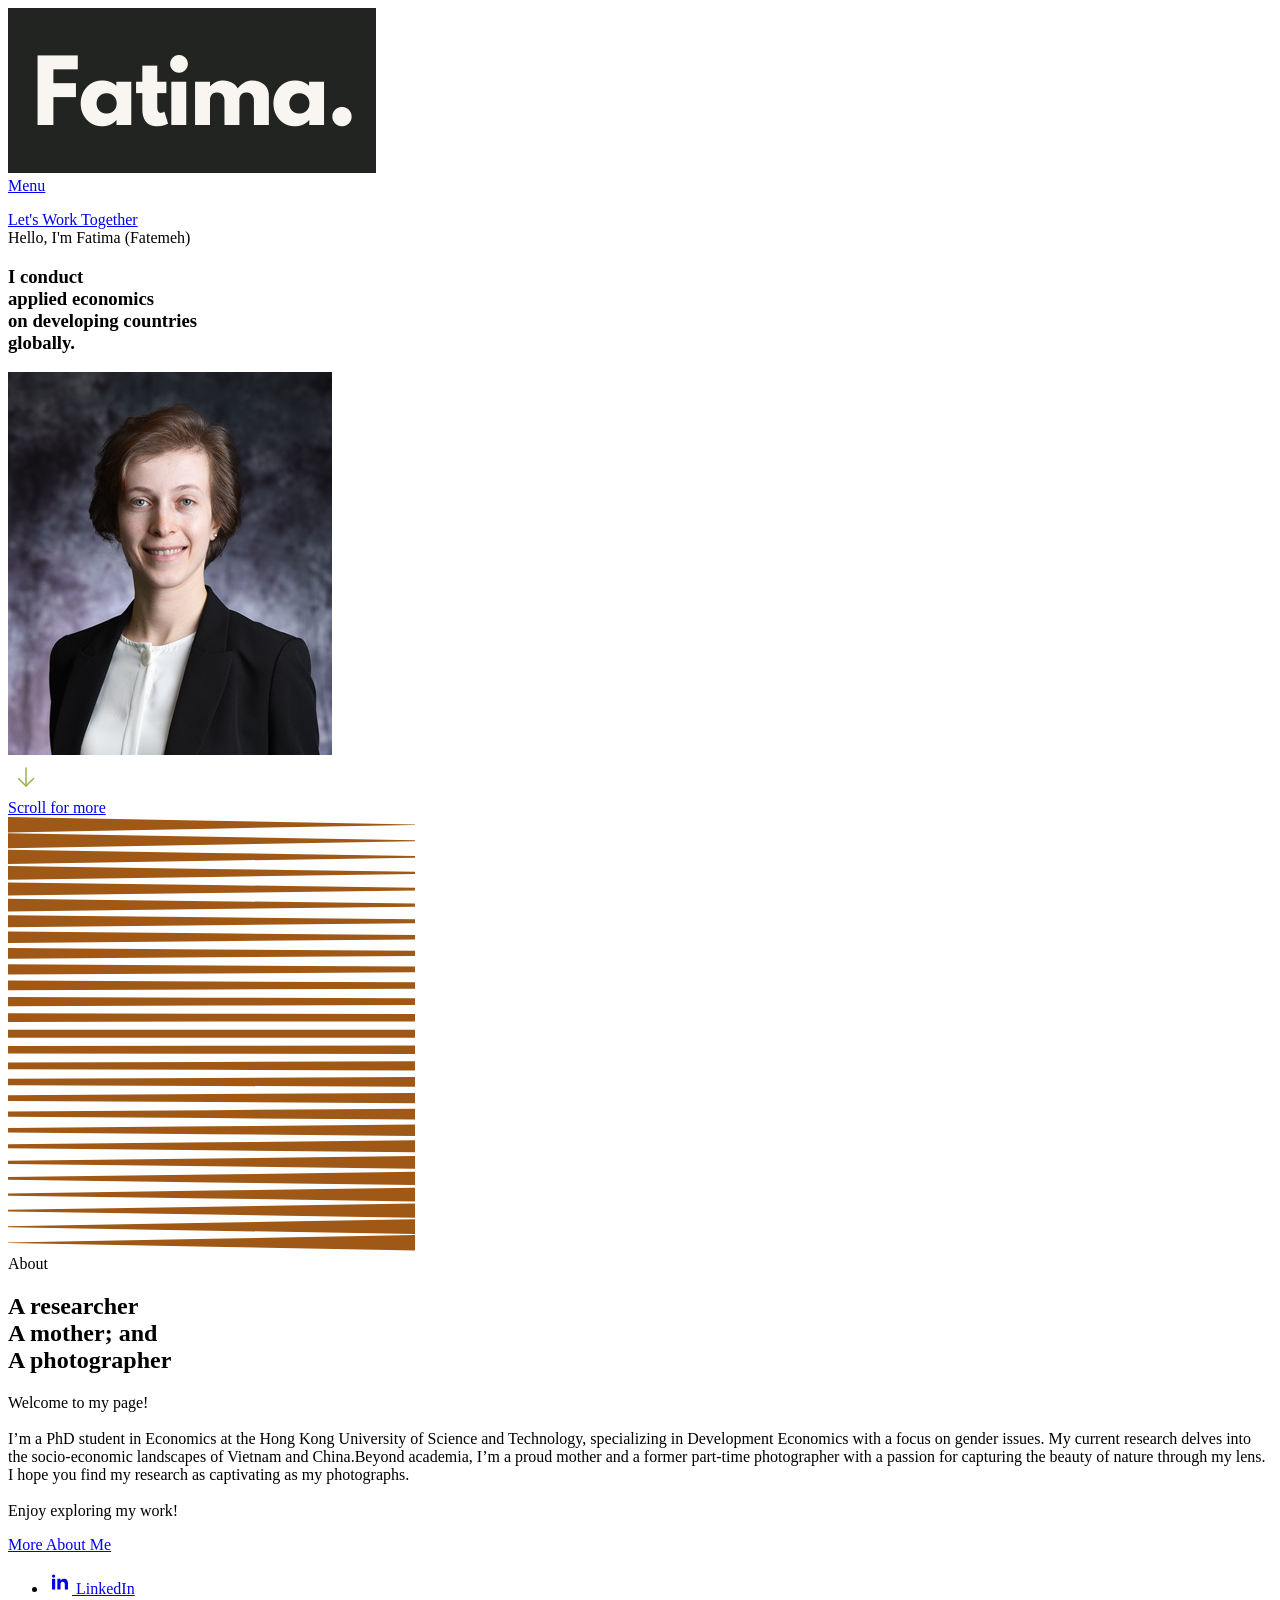
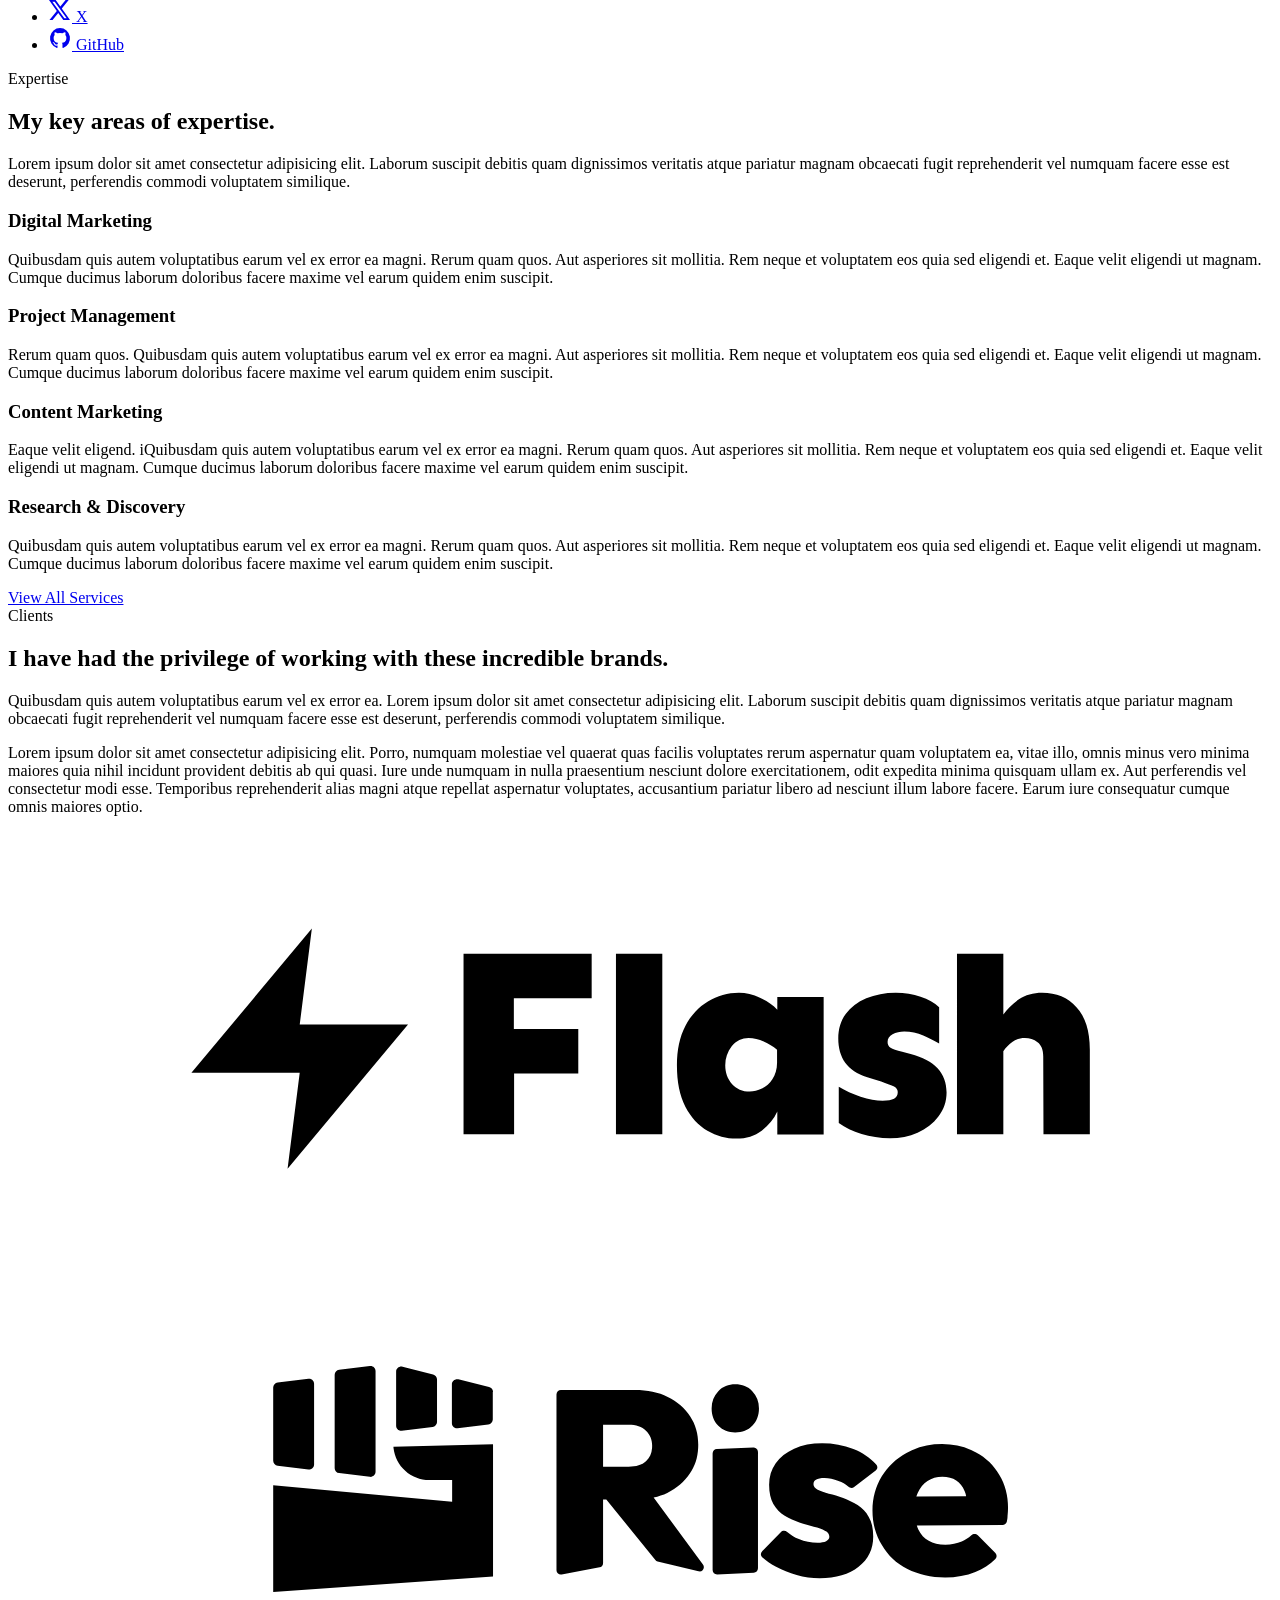
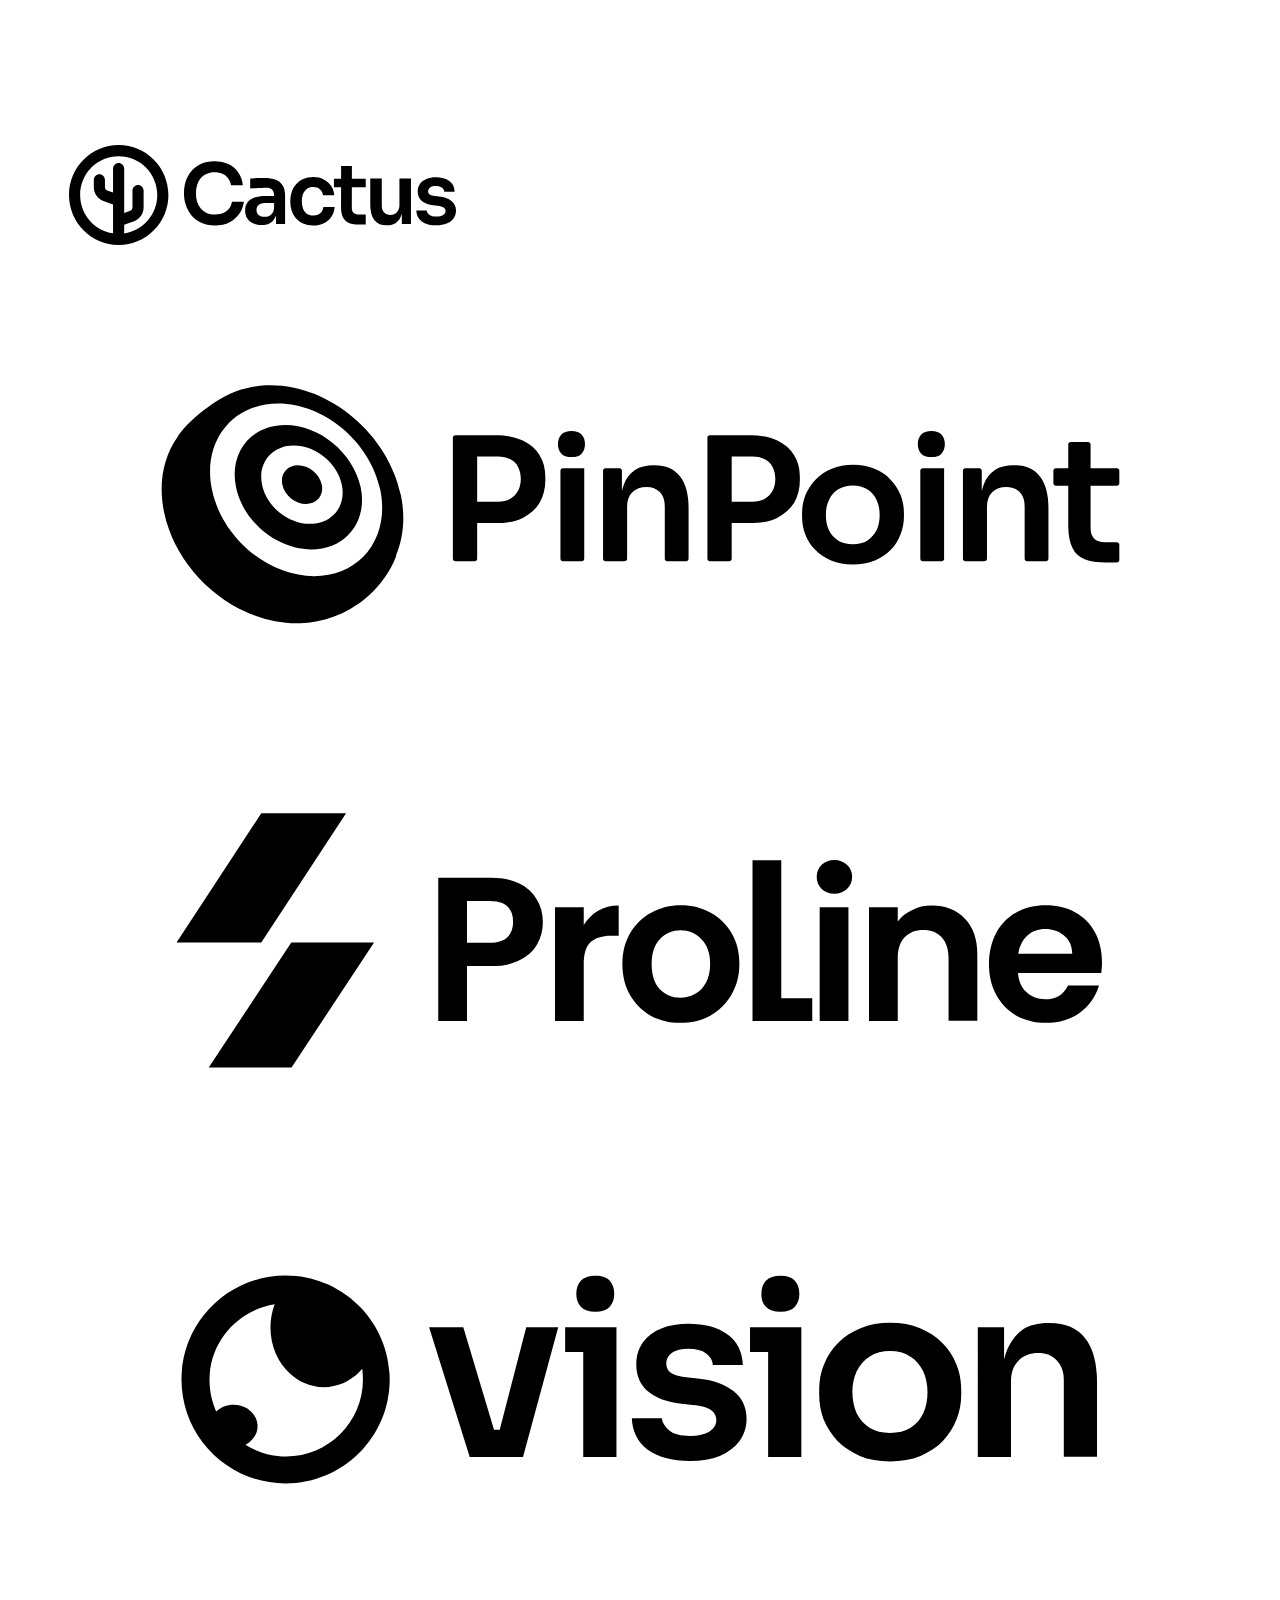
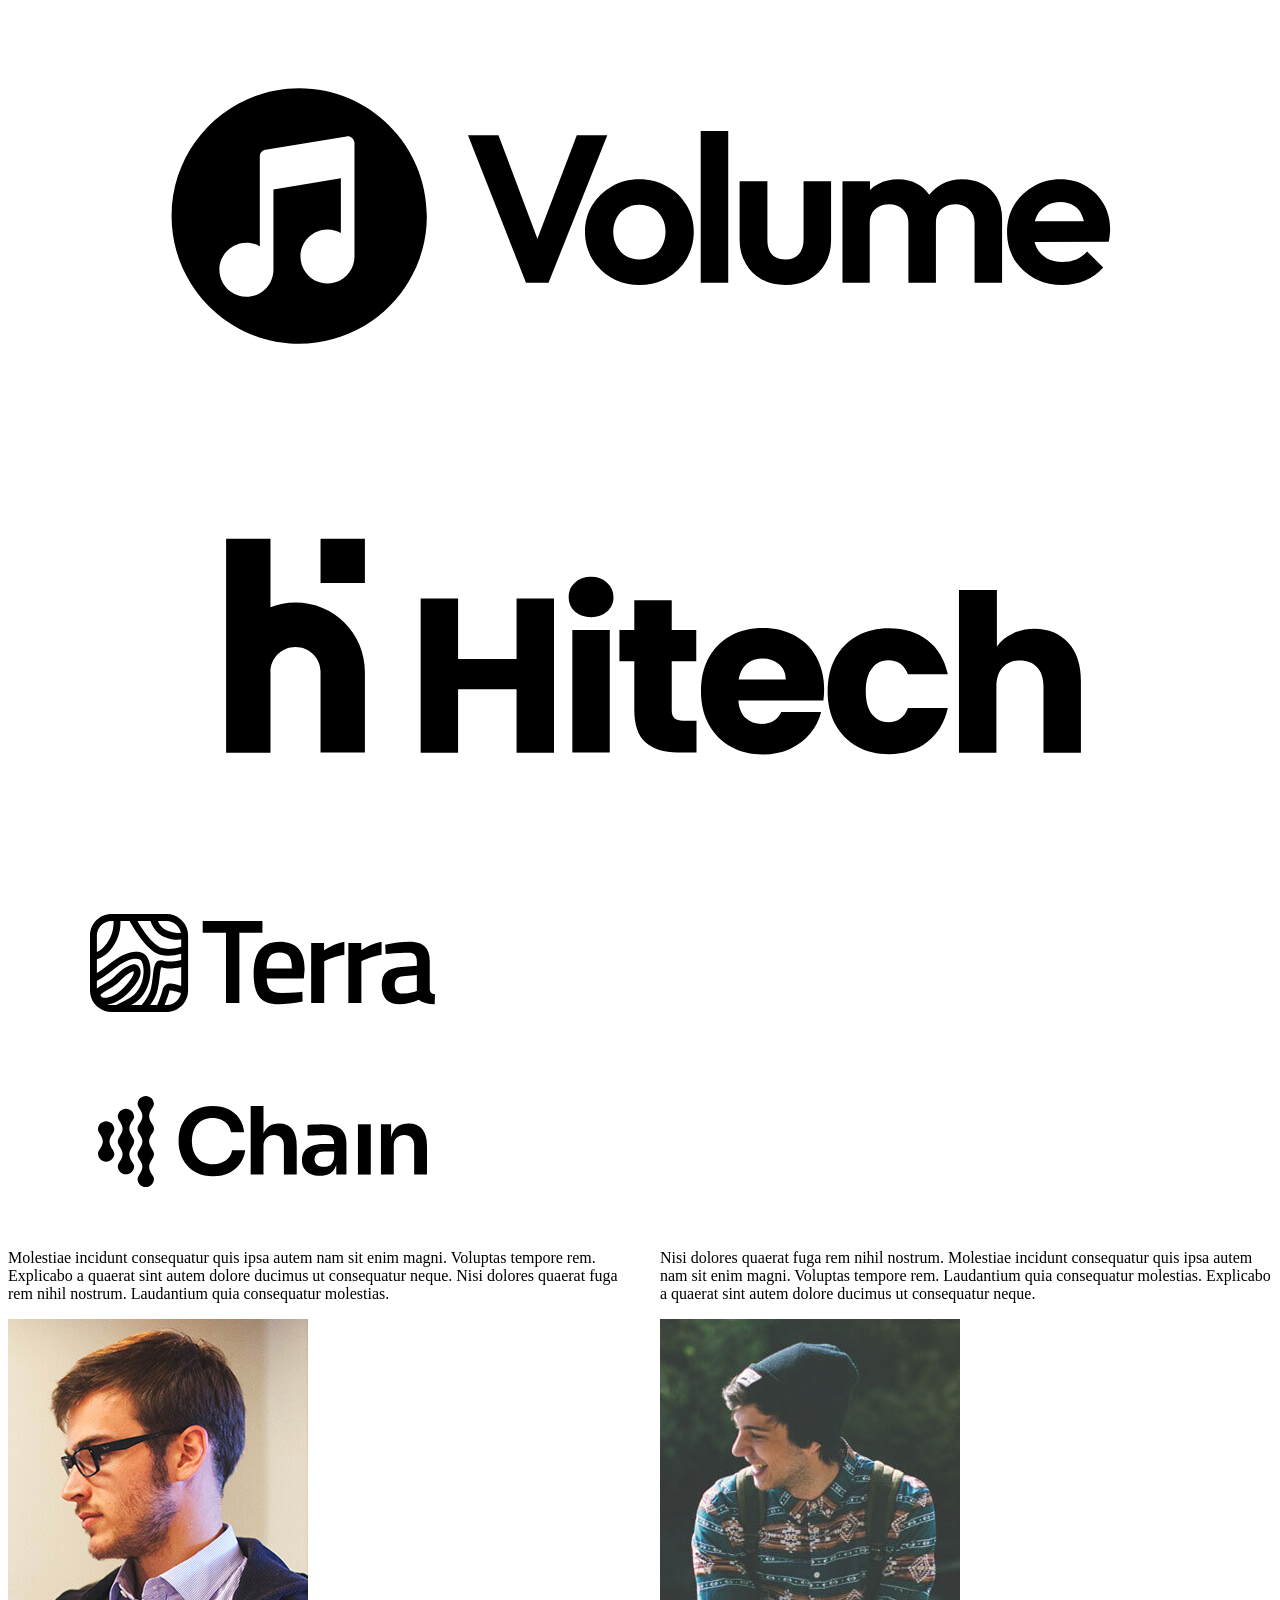
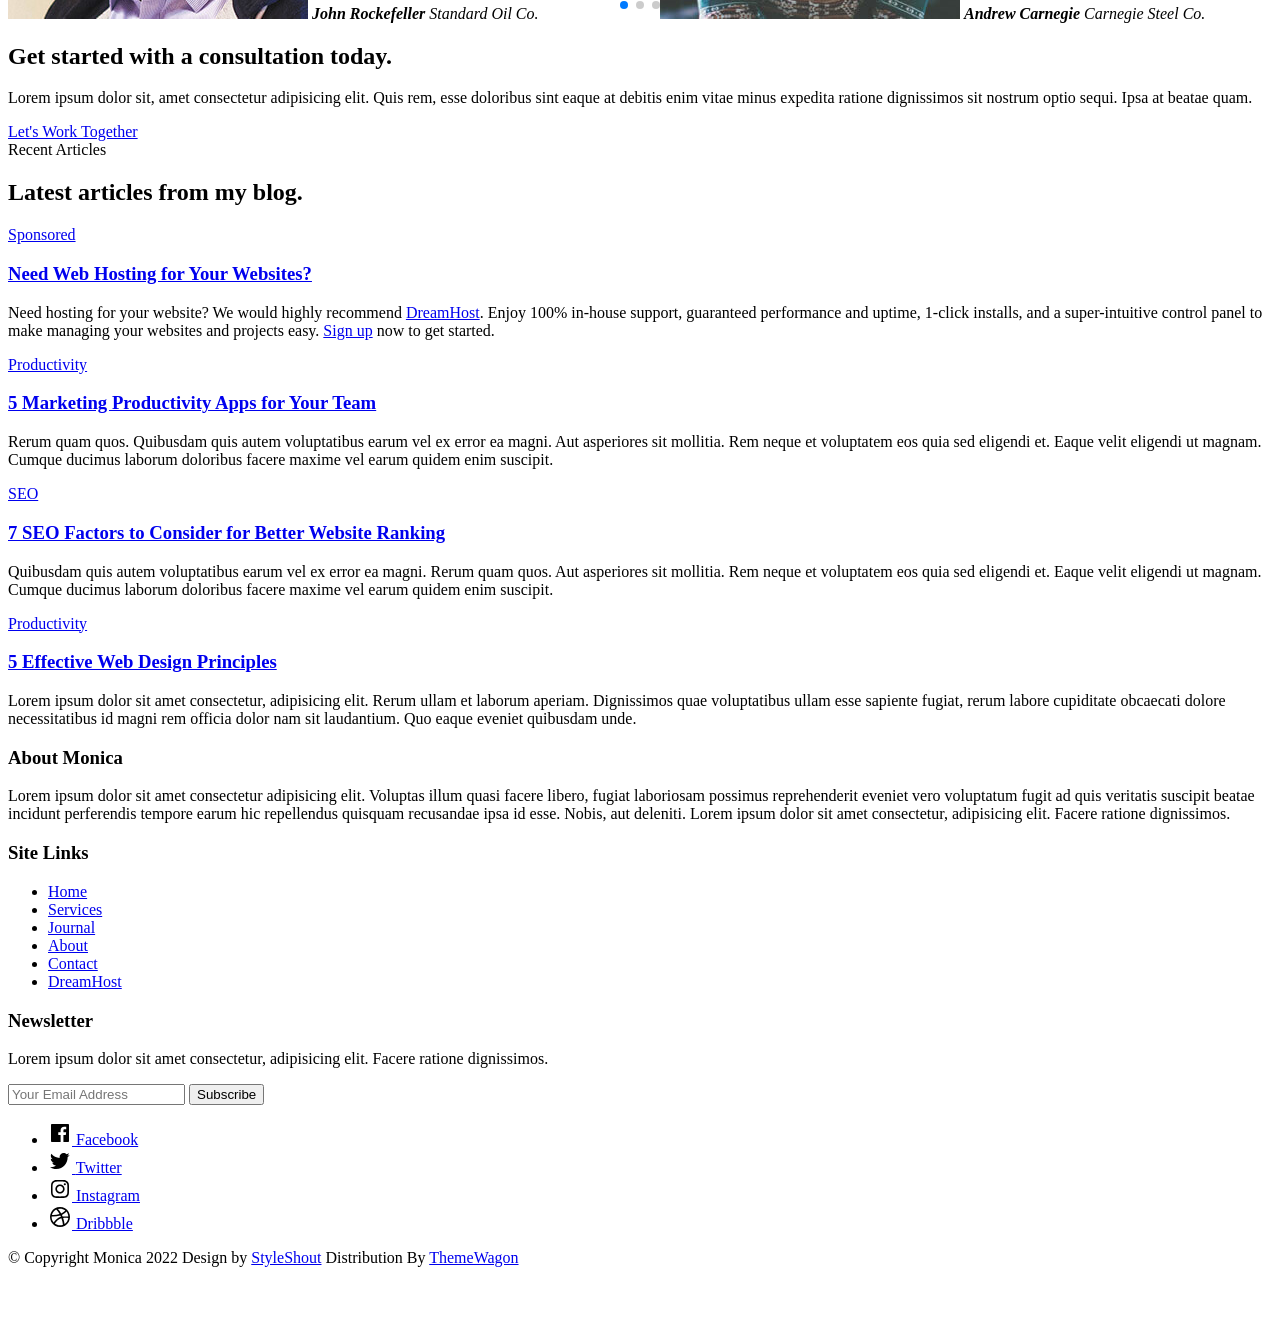
==== index.html @ e9222a4c "initial commit of the new version" ====
<!DOCTYPE html>
<html lang="en" class="no-js" >
<head>

    <!--- basic page needs
    ================================================== -->
    <meta charset="utf-8">
    <meta name="viewport" content="width=device-width, initial-scale=1">
    <title>Fatima (Fatemeh)</title>

    <script>
        document.documentElement.classList.remove('no-js');
        document.documentElement.classList.add('js');
    </script>

    <!-- CSS
    ================================================== -->
    <link rel="stylesheet" href="css/vendor.css">
    <link rel="stylesheet" href="css/styles.css">

    <!-- favicons
    ================================================== -->
    <link rel="apple-touch-icon" sizes="180x180" href="apple-touch-icon.png">
    <link rel="icon" type="image/png" sizes="32x32" href="favicon-32x32.png">
    <link rel="icon" type="image/png" sizes="16x16" href="favicon-16x16.png">
    <link rel="manifest" href="site.webmanifest">

</head>


<body id="top">

    
    <!-- preloader
    ================================================== -->
    <div id="preloader">
        <div id="loader" class="dots-fade">
            <div></div>
            <div></div>
            <div></div>
        </div>
    </div>


    <!-- page wrap
    ================================================== -->
    <div id="page" class="s-pagewrap ss-home">


        <!-- # site header 
        ================================================== -->
        <header class="s-header">

            <div class="row s-header__inner width-sixteen-col">

                <div class="s-header__block">
                    <div class="s-header__logo">
                        <a class="logo" href="index.html">
                            <img src="images/FatimaLogo.png" alt="Homepage">
                        </a>
                    </div>

                    <a class="s-header__menu-toggle" href="#0"><span>Menu</span></a>
                </div> <!-- end s-header__block -->

                <nav class="s-header__nav">
    
                    <ul class="s-header__menu-links">
                        <!-- <li><a href="about.html">About</a></li>
                        <li><a href="services.html">Services</a></li>
                        <li><a href="blog.html">Journal</a></li>
                        <li><a href="contact.html">Contact</a></li> -->
                    </ul>
                    <!-- s-header__menu-links -->

                    <div class="s-header__contact">
                        <a href="mailto:fateme.entezari@gmail.com" target="_blank" class="btn btn--primary s-header__contact-btn">Let's Work Together</a>                        
                    </div> <!-- s-header__contact -->
    
                </nav> <!-- end s-header__nav -->

            </div> <!-- end s-header__inner -->

        </header> <!-- end s-header -->


        <!-- # site main content
        ================================================== -->
        <section id="content" class="s-content">

            <!-- intro
            ----------------------------------------------- -->
            <section id="intro" class="s-intro">

                <div class="row s-intro__content width-sixteen-col">

                    <div class="column lg-12 s-intro__content-inner grid-block">
                        
                        <div class="s-intro__content-text">
                            <div class="s-intro__content-pretitle text-pretitle">Hello, I'm Fatima (Fatemeh)</div>
                            <h1 class="s-intro__content-title">
                            I conduct <br>
                            applied economics <br>
                            on developing countries <br>
                            globally.
                            </h1>
                        </div> <!-- s-intro__content-text -->

                        <div class="s-intro__content-media"> 
                            <div class="s-intro__content-media-inner">                               
                                <img src="images/intro-bg.jpg" srcset="images/intro-bg.jpg 1x, images/intro-bg@2x.jpg 2x" alt="">
                                <div class="lines">                               
                                    <span></span>                                  
                                </div>
                            </div>
                        </div> <!-- s-intro__content-media -->                      

                        <div class="s-intro__scroll-down">
                            <a href="#about" class="smoothscroll">
                                <div class="scroll-icon">
                                    <svg xmlns="http://www.w3.org/2000/svg" viewBox="0 0 24 24" width="36" height="36" fill="none" stroke="#97b34a" stroke-width="1" stroke-linecap="round" stroke-linejoin="round">&lt;!--!  Atomicons Free 1.00 by @atisalab License - https://atomicons.com/license/ (Icons: CC BY 4.0) Copyright 2021 Atomicons --&gt;<polyline points="7 13 12 18 17 13"></polyline><line x1="12" y1="18" x2="12" y2="6"></line></svg>
                                </div>
                                <span>Scroll for more</span>
                            </a>
                        </div> <!-- s-intro__scroll-down -->
                        
                    </div> <!-- s-intro__content-inner -->

                </div> <!-- s-intro__content -->

            </section> <!-- end s-intro -->

            <!-- about
            ----------------------------------------------- -->
            <section id="about" class="s-about target-section">

                <div class="row s-about__content width-sixteen-col">
                    <div class="column grid-block grid-section-split">

                        <img src="images/geometric_shape.svg" alt="" class="s-about__content-imgbg">

                        <div class="section-header grid-section-split__header">
                            <div class="text-pretitle">About</div>                           
                            <h2 class="text-display-title">
                            A researcher <br>
                            A mother; and <br>
                            A photographer <br>
                            </h2>                           
                        </div> <!-- end section-header -->

                        <div class="s-about__content-main grid-section-split__primary">
                            <p class="attention-getter">
                            Welcome to my page! <br><br>
                            
                            I’m a PhD student in Economics at the Hong Kong University of Science and Technology,
                            specializing in Development Economics with a focus on gender issues. My current research delves into
                            the socio-economic landscapes of Vietnam and China.Beyond academia, I’m a proud mother and a former
                            part-time photographer with a passion for capturing the beauty of nature through my lens. I hope you
                            find my research as captivating as my photographs. <br><br>
                            
                            Enjoy exploring my work!
                            </p>

                        </div>

                        <div class="s-about__content-btn grid-section-split__bottom">
                            <a href="about.html" class="btn btn--stroke u-fullwidth">More About Me</a>

                            <ul class="s-about__social social-list">
                                <li>
                                    <a href="https://www.linkedin.com/in/fatemeh-entezari-a17193178/" target="_blank">
                                        <svg class="w-6 h-6 text-gray-800 dark:text-white" aria-hidden="true" xmlns="http://www.w3.org/2000/svg" width="24" height="24" fill="currentColor" viewBox="0 0 24 24">
                                            <path fill-rule="evenodd" d="M12.51 8.796v1.697a3.738 3.738 0 0 1 3.288-1.684c3.455 0 4.202 2.16 4.202 4.97V19.5h-3.2v-5.072c0-1.21-.244-2.766-2.128-2.766-1.827 0-2.139 1.317-2.139 2.676V19.5h-3.19V8.796h3.168ZM7.2 6.106a1.61 1.61 0 0 1-.988 1.483 1.595 1.595 0 0 1-1.743-.348A1.607 1.607 0 0 1 5.6 4.5a1.601 1.601 0 0 1 1.6 1.606Z" clip-rule="evenodd"/>
                                            <path d="M7.2 8.809H4V19.5h3.2V8.809Z"/>
                                        </svg>
                                        <span class="u-screen-reader-text">LinkedIn</span>
                                          
                                    </a>
                                </li>

                                <li>
                                    <a href="https://x.com/EntEntezari" target="_blank">
                                        <svg class="w-6 h-6 text-gray-800 dark:text-white" aria-hidden="true" xmlns="http://www.w3.org/2000/svg" width="24" height="24" fill="currentColor" viewBox="0 0 24 24">
                                            <path d="M13.795 10.533 20.68 2h-3.073l-5.255 6.517L7.69 2H1l7.806 10.91L1.47 22h3.074l5.705-7.07L15.31 22H22l-8.205-11.467Zm-2.38 2.95L9.97 11.464 4.36 3.627h2.31l4.528 6.317 1.443 2.02 6.018 8.409h-2.31l-4.934-6.89Z"/>
                                        </svg>
                                        <span class="u-screen-reader-text">X</span>
                                        
                                    </a>
                                </li>

                                <li>
                                    <a href="https://github.com/fatemehentezari" target="_blank">
                                        <svg class="w-6 h-6 text-gray-800 dark:text-white" aria-hidden="true" xmlns="http://www.w3.org/2000/svg" width="24" height="24" fill="currentColor" viewBox="0 0 24 24">
                                            <path fill-rule="evenodd" d="M12.006 2a9.847 9.847 0 0 0-6.484 2.44 10.32 10.32 0 0 0-3.393 6.17 10.48 10.48 0 0 0 1.317 6.955 10.045 10.045 0 0 0 5.4 4.418c.504.095.683-.223.683-.494 0-.245-.01-1.052-.014-1.908-2.78.62-3.366-1.21-3.366-1.21a2.711 2.711 0 0 0-1.11-1.5c-.907-.637.07-.621.07-.621.317.044.62.163.885.346.266.183.487.426.647.71.135.253.318.476.538.655a2.079 2.079 0 0 0 2.37.196c.045-.52.27-1.006.635-1.37-2.219-.259-4.554-1.138-4.554-5.07a4.022 4.022 0 0 1 1.031-2.75 3.77 3.77 0 0 1 .096-2.713s.839-.275 2.749 1.05a9.26 9.26 0 0 1 5.004 0c1.906-1.325 2.74-1.05 2.74-1.05.37.858.406 1.828.101 2.713a4.017 4.017 0 0 1 1.029 2.75c0 3.939-2.339 4.805-4.564 5.058a2.471 2.471 0 0 1 .679 1.897c0 1.372-.012 2.477-.012 2.814 0 .272.18.592.687.492a10.05 10.05 0 0 0 5.388-4.421 10.473 10.473 0 0 0 1.313-6.948 10.32 10.32 0 0 0-3.39-6.165A9.847 9.847 0 0 0 12.007 2Z" clip-rule="evenodd"/>
                                        </svg>
                                        <span class="u-screen-reader-text">GitHub</span>
                                        
                                    </a>
                                </li>
                                
                            </ul> <!-- end s-footer__social -->
                        </div> <!-- end s-about__content-btn -->
                    
                    </div> <!-- content-inner -->
                </div>
                
            </section> <!-- end s-about -->

            <!-- expertise
            ----------------------------------------------- -->
            <section id="expertise" class="s-expertise">

                <div class="row s-expertise__content width-sixteen-col">
                    <div class="column xl-12 grid-block grid-section-split">

                        <div class="section-header grid-section-split__header">
                            <div class="text-pretitle">Expertise</div>                           
                            <h2 class="text-display-title">
                            My key areas of expertise.
                            </h2>     
                            
                            <p class="lead">
                            Lorem ipsum dolor sit amet consectetur adipisicing elit. Laborum suscipit debitis quam dignissimos veritatis atque pariatur magnam obcaecati fugit reprehenderit vel numquam facere esse est deserunt, perferendis commodi voluptatem similique.
                            </p>
                        </div> <!-- end section-header -->

                        <div class="s-expertise__content-main grid-section-split__primary">

                            <div class="grid-list-items list-items show-ctr">
                                <div class="grid-list-items__item list-items__item">
                                    <div class="grid-list-items__title list-items__item-header">
                                        <h3 class="list-items__item-title">Digital Marketing</h3>
                                    </div>
                                    <div class="grid-list-items__text list-items__item-text">
                                        <p>
                                        Quibusdam quis autem voluptatibus earum vel ex error ea magni. Rerum quam quos. Aut asperiores 
                                        sit mollitia. Rem neque et voluptatem eos quia sed eligendi et. Eaque velit eligendi ut 
                                        magnam. Cumque ducimus laborum doloribus facere maxime vel earum quidem enim suscipit.
                                        </p>
                                    </div>
                                </div> <!-- list-item -->
                                <div class="grid-list-items__item list-items__item">
                                    <div class="grid-list-items__title list-items__item-header">
                                        <h3 class="list-items__item-title">Project Management</h3>
                                    </div>
                                    <div class="grid-list-items__text list-items__item-text">
                                        <p>
                                        Rerum quam quos. Quibusdam quis autem voluptatibus earum vel ex error ea magni. Aut asperiores 
                                        sit mollitia. Rem neque et voluptatem eos quia sed eligendi et. Eaque velit eligendi ut 
                                        magnam. Cumque ducimus laborum doloribus facere maxime vel earum quidem enim suscipit.
                                        </p>
                                    </div>
                                </div> <!-- list-expertise__item -->
                                <div class="grid-list-items__item list-items__item">
                                    <div class="grid-list-items__title list-items__item-header">
                                        <h3 class="list-items__item-title">Content Marketing</h3>
                                    </div>
                                    <div class="grid-list-items__text list-items__item-text">
                                        <p>
                                        Eaque velit eligend. iQuibusdam quis autem voluptatibus earum vel ex error ea magni. 
                                        Rerum quam quos. Aut asperiores sit mollitia. Rem neque et voluptatem eos quia sed eligendi et. 
                                        Eaque velit eligendi ut magnam. Cumque ducimus laborum doloribus facere maxime vel earum quidem enim suscipit.
                                        </p>
                                    </div>
                                </div> <!-- list-expertise__item -->
                                <div class="grid-list-items__item list-items__item">
                                    <div class="grid-list-items__title list-items__item-header">
                                        <h3 class="list-items__item-title">Research & Discovery</h3>
                                    </div>
                                    <div class="grid-list-items__text list-items__item-text">
                                        <p>
                                        Quibusdam quis autem voluptatibus earum vel ex error ea magni. Rerum quam quos. Aut asperiores 
                                        sit mollitia. Rem neque et voluptatem eos quia sed eligendi et. Eaque velit eligendi ut 
                                        magnam. Cumque ducimus laborum doloribus facere maxime vel earum quidem enim suscipit.
                                        </p>
                                    </div>
                                </div> <!-- list-expertise__item -->

                            </div> <!-- grid-list-items -->
                        </div> <!-- end s-expertise__content-main -->

                        <div class="s-expertise__content-btn grid-section-split__bottom">
                            <a href="services.html" class="btn btn--stroke u-fullwidth">View All Services</a>
                        </div> <!-- end s-about__content-btn -->

                    </div> <!-- end grid-block-->
                </div> <!-- end s-expertise__content -->

            </section> <!-- end s-expertise -->

            <!-- clients
            ----------------------------------------------- -->
            <section id="clients" class="s-clients">          

                <div class="row s-clients__content-block width-sixteen-col">
                    <div class="column xl-12 grid-block grid-section-split">
                    
                        <div class="section-header grid-section-split__header">
                            <div class="text-pretitle">Clients</div>                           
                            <h2 class="text-display-title">
                            I have had the privilege of working with these incredible brands.
                            </h2>       
                        </div> <!-- end section-header -->
                    
                        <div class="grid-section-split__primary">
                            <p class="lead">
                            Quibusdam quis autem voluptatibus earum vel ex error ea. Lorem ipsum dolor sit amet consectetur 
                            adipisicing elit. Laborum suscipit debitis quam dignissimos veritatis atque pariatur magnam 
                            obcaecati fugit reprehenderit vel numquam facere esse est deserunt, perferendis commodi voluptatem similique.
                            </p>   

                            <p>
                            Lorem ipsum dolor sit amet consectetur adipisicing elit. Porro, numquam molestiae vel quaerat quas 
                            facilis voluptates rerum aspernatur quam voluptatem ea, vitae illo, omnis minus vero minima maiores 
                            quia nihil incidunt provident debitis ab qui quasi. Iure unde numquam in nulla praesentium nesciunt 
                            dolore exercitationem, odit expedita minima quisquam ullam ex. Aut perferendis vel consectetur modi esse.
                            Temporibus reprehenderit alias magni atque repellat aspernatur voluptates, accusantium pariatur libero ad 
                            nesciunt illum labore facere. Earum iure consequatur cumque omnis maiores optio.
                            </p>
                        </div> <!-- end grid-section-split__primary -->
                    
                    </div> <!-- end column -->
                </div> <!-- end row -->

                <div class="row s-clients__content-block width-sixteen-col">
                    <div class="column xl-12">
                    
                        <div class="clients-list">                            
                            <div class="clients-list__item">
                                <a href="#0">
                                    <img src="images/clients/flash.svg" alt="">
                                </a>
                            </div>
                            <div class="clients-list__item">
                                <a href="#0">
                                    <img src="images/clients/rise.svg" alt="">
                                </a>
                            </div>
                            <div class="clients-list__item">
                                <a href="#0">
                                    <img src="images/clients/cactus.svg" alt="">
                                </a>
                            </div>
                            <div class="clients-list__item">
                                <a href="#0">
                                    <img src="images/clients/pinpoint.svg" alt="">
                                </a>
                            </div>
                            <div class="clients-list__item">
                                <a href="#0">
                                    <img src="images/clients/proline.svg" alt="">
                                </a>
                            </div>
                            <div class="clients-list__item">
                                <a href="#0">
                                    <img src="images/clients/vision.svg" alt="">
                                </a>
                            </div>
                            <div class="column clients-list__item">
                                <a href="#0">
                                    <img src="images/clients/volume.svg" alt="">
                                </a>
                            </div>
                            <div class="column clients-list__item">
                                <a href="#0">
                                    <img src="images/clients/hitech.svg" alt="">
                                </a>
                            </div><div class="clients-list__item">
                                <a href="#0">
                                    <img src="images/clients/terra.svg" alt="">
                                </a>
                            </div>
                            <div class="clients-list__item">
                                <a href="#0">
                                    <img src="images/clients/chain.svg" alt="">
                                </a>
                            </div>
                        </div> <!-- end clients-list -->

                    </div> <!-- end column -->
                </div> <!-- end row -->
                                
                <div class="row s-clients__content-block width-sixteen-col">
                    <div class="column xl-12 testimonials">
                    
                        <div class="swiper-container testimonials__slider home-slider">

                            <div class="swiper-wrapper">
                                <div class="testimonials__slide swiper-slide">
                                    <p>
                                    Molestiae incidunt consequatur quis ipsa autem nam sit enim magni. Voluptas tempore rem. 
                                    Explicabo a quaerat sint autem dolore ducimus ut consequatur neque. Nisi dolores quaerat fuga rem nihil nostrum.
                                    Laudantium quia consequatur molestias.
                                    </p>
                                    <div class="testimonials__author">
                                        <img src="images/avatars/user-01.jpg" alt="Author image" class="testimonials__avatar">
                                        <cite class="testimonials__cite">
                                            <strong>John Rockefeller</strong>
                                            <span>Standard Oil Co.</span>
                                        </cite>
                                    </div>
                                </div>
                                <div class="testimonials__slide swiper-slide">
                                    <p>
                                    Nisi dolores quaerat fuga rem nihil nostrum. Molestiae incidunt consequatur quis ipsa autem nam sit enim magni. 
                                    Voluptas tempore rem. Laudantium quia consequatur molestias.
                                    Explicabo a quaerat sint autem dolore ducimus ut consequatur neque.
                                    </p>
                                    <div class="testimonials__author">
                                        <img src="images/avatars/user-04.jpg" alt="Author image" class="testimonials__avatar">
                                        <cite class="testimonials__cite">
                                            <strong>Andrew Carnegie</strong>
                                            <span>Carnegie Steel Co.</span>
                                        </cite>
                                    </div>
                                </div>
                                <div class="testimonials__slide swiper-slide">
                                    <p>
                                    Voluptas tempore rem. Molestiae incidunt consequatur quis ipsa autem nam sit enim magni.  
                                    Explicabo a quaerat sint autem dolore ducimus ut consequatur neque. 
                                    Nisi dolores quaerat fuga rem nihil nostrum. Laudantium quia consequatur molestias.
                                    </p>
                                    <div class="testimonials__author">
                                        <img src="images/avatars/user-06.jpg" alt="Author image" class="testimonials__avatar">
                                        <cite class="testimonials__cite">
                                            <strong>Henry Ford</strong>
                                            <span>Ford Motor Co.</span>
                                        </cite>
                                    </div>
                                </div>
                                <div class="testimonials__slide swiper-slide">
                                    <p>
                                    Molestiae incidunt consequatur quis ipsa autem nam sit enim magni. Voluptas tempore rem. 
                                    Explicabo a quaerat sint autem dolore ducimus ut consequatur neque. Nisi dolores quaerat fuga rem nihil nostrum.
                                    Laudantium quia consequatur molestias.
                                    </p>
                                    <div class="testimonials__author">
                                        <img src="images/avatars/user-02.jpg" alt="Author image" class="testimonials__avatar">
                                        <cite class="testimonials__cite">
                                            <strong>John Morgan</strong>
                                            <span>JP Morgan & Co.</span>
                                        </cite>
                                    </div>
                                </div> 
                            </div> <!-- end swiper-wrapper --> 

                            <div class="swiper-pagination"></div>

                        </div> <!--end testimonials__slider -->                    
                    
                    </div> <!-- end column -->
                </div> <!-- end row -->


            </section> <!-- end s-clients -->            

        </section> <!-- s-content-->

        <!-- # cta
        ================================================== -->
        <section id="cta" class="s-cta">

            <div class="row row-x-center text-center">
                <div class="column xl-8 lg-12">

                    <div class="s-cta__content">
                        <h2 class="text-display-title">
                        Get started with a consultation today.
                        </h2>
                        <p class="lead">
                        Lorem ipsum dolor sit, amet consectetur adipisicing elit. Quis rem, esse doloribus sint eaque at debitis enim vitae minus expedita ratione dignissimos sit nostrum optio sequi. Ipsa at beatae quam.
                        </p>
                        <a href="contact.html" class="btn btn--primary">Let's Work Together</a>
                    </div>

                </div>
            </div>

        </section> <!-- end s-cta -->

        <!-- # journal
        ================================================== -->
        <section id="journal" class="s-journal">

            <div class="row s-journal__content width-sixteen-col">
                <div class="column xl-12 grid-block">

                    <div class="grid-full section-header text-center">
                        <div class="text-pretitle">Recent Articles</div>                           
                        <h2 class="text-display-title">
                        Latest articles from my blog.
                        </h2>  
                    </div> <!-- end section-header --> 

                    <div class="grid-full s-journal__content-main grid-list-items">

                        <div class="grid-list-items__item blog-card">
                            <div class="blog-card__header">
                                <div class="blog-card__cat-links">
                                    <a href="https://www.dreamhost.com/r.cgi?287326">Sponsored</a>
                                </div>
                                <h3 class="blog-card__title"><a href="https://www.dreamhost.com/r.cgi?287326">Need Web Hosting for Your Websites?</a></h3>
                            </div>
                            <div class="blog-card__text">
                                <p>
                                Need hosting for your website? We would highly recommend <a href="https://www.dreamhost.com/r.cgi?287326">DreamHost</a>.
                                Enjoy 100% in-house support, guaranteed performance and uptime, 1-click installs, and a super-intuitive control 
                                panel to make managing your websites and projects easy. <a href="https://www.dreamhost.com/r.cgi?287326">Sign up</a> now to get started.
                                </p>
                            </div>
                        </div> <!-- end blog-card -->
                        <div class="grid-list-items__item blog-card">
                            <div class="blog-card__header">
                                <div class="blog-card__cat-links">
                                    <a href="blog.html">Productivity</a>
                                </div>
                                <h3 class="blog-card__title"><a href="single.html">5 Marketing Productivity Apps for Your Team</a></h3>
                            </div>
                            <div class="blog-card__text">
                                <p>
                                Rerum quam quos. Quibusdam quis autem voluptatibus earum vel ex error ea magni. Aut asperiores 
                                sit mollitia. Rem neque et voluptatem eos quia sed eligendi et. Eaque velit eligendi ut 
                                magnam. Cumque ducimus laborum doloribus facere maxime vel earum quidem enim suscipit.
                                </p>
                            </div>
                        </div> <!-- end blog-card -->
                        <div class="grid-list-items__item blog-card">
                            <div class="blog-card__header">
                                <div class="blog-card__cat-links">
                                    <a href="blog.html">SEO</a>
                                </div>
                                <h3 class="blog-card__title"><a href="single.html">7 SEO Factors to Consider for Better Website Ranking</a></h3>
                            </div>
                            <div class="blog-card__text">
                                <p>
                                Quibusdam quis autem voluptatibus earum vel ex error ea magni. Rerum quam quos. Aut asperiores 
                                sit mollitia. Rem neque et voluptatem eos quia sed eligendi et. Eaque velit eligendi ut 
                                magnam. Cumque ducimus laborum doloribus facere maxime vel earum quidem enim suscipit.
                                </p>
                            </div>
                        </div> <!-- end blog card -->
                        <div class="grid-list-items__item blog-card">
                            <div class="blog-card__header">
                                <div class="blog-card__cat-links">
                                    <a href="blog.html">Productivity</a>
                                </div>
                                <h3 class="blog-card__title"><a href="single.html">5 Effective Web Design Principles</a></h3>
                            </div>
                            <div class="blog-card__text">
                                <p>
                                Lorem ipsum dolor sit amet consectetur, adipisicing elit. Rerum ullam et laborum aperiam. 
                                Dignissimos quae voluptatibus ullam esse sapiente fugiat, rerum labore cupiditate obcaecati 
                                dolore necessitatibus id magni rem officia dolor nam sit laudantium. Quo eaque eveniet quibusdam unde. 
                                </p>
                            </div>
                        </div> <!-- end blog-card -->

                    </div> <!-- end grid-list-items -->

                </div> <!-- end grid-block-->
            </div> <!-- end s-journal__content -->

        </section> <!-- end s-journal -->


        <!-- # footer 
        ================================================== -->
        <footer class="s-footer">
            <div class="row s-footer__content">
                <div class="column xl-6 lg-6 md-12 s-footer__block s-footer__about">                    
                    <h3>About Monica</h3>
                    <p>
                    Lorem ipsum dolor sit amet consectetur adipisicing elit. Voluptas illum quasi facere libero, 
                    fugiat laboriosam possimus reprehenderit eveniet vero voluptatum fugit ad quis veritatis suscipit beatae 
                    incidunt perferendis tempore earum hic repellendus quisquam recusandae ipsa id esse. Nobis, aut deleniti.
                    Lorem ipsum dolor sit amet consectetur, adipisicing elit. Facere ratione dignissimos.
                    </p>               
                </div>                
                <div class="column xl-3 lg-6 md-12 s-footer__block s-footer__site-links">
                    <h3>Site Links</h3>
                    <ul class="link-list">
                        <li><a href="index.html">Home</a></li>
                        <li><a href="services.html">Services</a></li>
                        <li><a href="blog.html">Journal</a></li>
                        <li><a href="about.html">About</a></li>
                        <li><a href="contact.html">Contact</a></li>
                        <li><a href="https://www.dreamhost.com/r.cgi?287326">DreamHost</a></li>
                    </ul>
                </div>
                <div class="column xl-3 lg-6 md-12 tab-12 s-footer__block s-footer__newsletter">
                    <h3>Newsletter</h3>

                    <p>
                    Lorem ipsum dolor sit amet consectetur, adipisicing elit. Facere ratione dignissimos.
                    </p>

                    <div class="subscribe-form">
                        <form id="mc-form" class="mc-form">
                            <input type="email" name="EMAIL" id="mce-EMAIL" class="u-fullwidth text-center" placeholder="Your Email Address" title="The domain portion of the email address is invalid (the portion after the @)." pattern="^([^\x00-\x20\x22\x28\x29\x2c\x2e\x3a-\x3c\x3e\x40\x5b-\x5d\x7f-\xff]+|\x22([^\x0d\x22\x5c\x80-\xff]|\x5c[\x00-\x7f])*\x22)(\x2e([^\x00-\x20\x22\x28\x29\x2c\x2e\x3a-\x3c\x3e\x40\x5b-\x5d\x7f-\xff]+|\x22([^\x0d\x22\x5c\x80-\xff]|\x5c[\x00-\x7f])*\x22))*\x40([^\x00-\x20\x22\x28\x29\x2c\x2e\x3a-\x3c\x3e\x40\x5b-\x5d\x7f-\xff]+|\x5b([^\x0d\x5b-\x5d\x80-\xff]|\x5c[\x00-\x7f])*\x5d)(\x2e([^\x00-\x20\x22\x28\x29\x2c\x2e\x3a-\x3c\x3e\x40\x5b-\x5d\x7f-\xff]+|\x5b([^\x0d\x5b-\x5d\x80-\xff]|\x5c[\x00-\x7f])*\x5d))*(\.\w{2,})+$" required>
                            <input type="submit" name="subscribe" value="Subscribe" class="btn btn--primary btn--small u-fullwidth">
                            <!-- <div style="position: absolute; left: -5000px;" aria-hidden="true"><input type="text" name="b_cdb7b577e41181934ed6a6a44_9a91cfe7b3" tabindex="-1" value=""></div> -->
                            <div class="mc-status"></div>
                        </form>
                    </div>
                </div>
            </div>    
            
            <div class="row s-footer__bottom">
                <div class="column xl-6 lg-12">
                    <ul class="s-footer__social social-list">
                        <li>
                            <a href="#0">
                                <svg xmlns="http://www.w3.org/2000/svg" width="24" height="24" viewBox="0 0 24 24" style="fill:rgba(0, 0, 0, 1);transform:;-ms-filter:"><path d="M20,3H4C3.447,3,3,3.448,3,4v16c0,0.552,0.447,1,1,1h8.615v-6.96h-2.338v-2.725h2.338v-2c0-2.325,1.42-3.592,3.5-3.592 c0.699-0.002,1.399,0.034,2.095,0.107v2.42h-1.435c-1.128,0-1.348,0.538-1.348,1.325v1.735h2.697l-0.35,2.725h-2.348V21H20 c0.553,0,1-0.448,1-1V4C21,3.448,20.553,3,20,3z"></path></svg>
                                <span class="u-screen-reader-text">Facebook</span>
                            </a>
                        </li>
                        <li>
                            <a href="#0">
                                <svg xmlns="http://www.w3.org/2000/svg" width="24" height="24" viewBox="0 0 24 24" style="fill:rgba(0, 0, 0, 1);transform:;-ms-filter:"><path d="M19.633,7.997c0.013,0.175,0.013,0.349,0.013,0.523c0,5.325-4.053,11.461-11.46,11.461c-2.282,0-4.402-0.661-6.186-1.809 c0.324,0.037,0.636,0.05,0.973,0.05c1.883,0,3.616-0.636,5.001-1.721c-1.771-0.037-3.255-1.197-3.767-2.793 c0.249,0.037,0.499,0.062,0.761,0.062c0.361,0,0.724-0.05,1.061-0.137c-1.847-0.374-3.23-1.995-3.23-3.953v-0.05 c0.537,0.299,1.16,0.486,1.82,0.511C3.534,9.419,2.823,8.184,2.823,6.787c0-0.748,0.199-1.434,0.548-2.032 c1.983,2.443,4.964,4.04,8.306,4.215c-0.062-0.3-0.1-0.611-0.1-0.923c0-2.22,1.796-4.028,4.028-4.028 c1.16,0,2.207,0.486,2.943,1.272c0.91-0.175,1.782-0.512,2.556-0.973c-0.299,0.935-0.936,1.721-1.771,2.22 c0.811-0.088,1.597-0.312,2.319-0.624C21.104,6.712,20.419,7.423,19.633,7.997z"></path></svg>
                                <span class="u-screen-reader-text">Twitter</span>
                            </a>
                        </li>
                        <li>
                            <a href="#0">
                                <svg xmlns="http://www.w3.org/2000/svg" width="24" height="24" viewBox="0 0 24 24" style="fill:rgba(0, 0, 0, 1);transform:;-ms-filter:"><path d="M11.999,7.377c-2.554,0-4.623,2.07-4.623,4.623c0,2.554,2.069,4.624,4.623,4.624c2.552,0,4.623-2.07,4.623-4.624 C16.622,9.447,14.551,7.377,11.999,7.377L11.999,7.377z M11.999,15.004c-1.659,0-3.004-1.345-3.004-3.003 c0-1.659,1.345-3.003,3.004-3.003s3.002,1.344,3.002,3.003C15.001,13.659,13.658,15.004,11.999,15.004L11.999,15.004z"></path><circle cx="16.806" cy="7.207" r="1.078"></circle><path d="M20.533,6.111c-0.469-1.209-1.424-2.165-2.633-2.632c-0.699-0.263-1.438-0.404-2.186-0.42 c-0.963-0.042-1.268-0.054-3.71-0.054s-2.755,0-3.71,0.054C7.548,3.074,6.809,3.215,6.11,3.479C4.9,3.946,3.945,4.902,3.477,6.111 c-0.263,0.7-0.404,1.438-0.419,2.186c-0.043,0.962-0.056,1.267-0.056,3.71c0,2.442,0,2.753,0.056,3.71 c0.015,0.748,0.156,1.486,0.419,2.187c0.469,1.208,1.424,2.164,2.634,2.632c0.696,0.272,1.435,0.426,2.185,0.45 c0.963,0.042,1.268,0.055,3.71,0.055s2.755,0,3.71-0.055c0.747-0.015,1.486-0.157,2.186-0.419c1.209-0.469,2.164-1.424,2.633-2.633 c0.263-0.7,0.404-1.438,0.419-2.186c0.043-0.962,0.056-1.267,0.056-3.71s0-2.753-0.056-3.71C20.941,7.57,20.801,6.819,20.533,6.111z M19.315,15.643c-0.007,0.576-0.111,1.147-0.311,1.688c-0.305,0.787-0.926,1.409-1.712,1.711c-0.535,0.199-1.099,0.303-1.67,0.311 c-0.95,0.044-1.218,0.055-3.654,0.055c-2.438,0-2.687,0-3.655-0.055c-0.569-0.007-1.135-0.112-1.669-0.311 c-0.789-0.301-1.414-0.923-1.719-1.711c-0.196-0.534-0.302-1.099-0.311-1.669c-0.043-0.95-0.053-1.218-0.053-3.654 c0-2.437,0-2.686,0.053-3.655c0.007-0.576,0.111-1.146,0.311-1.687c0.305-0.789,0.93-1.41,1.719-1.712 c0.534-0.198,1.1-0.303,1.669-0.311c0.951-0.043,1.218-0.055,3.655-0.055c2.437,0,2.687,0,3.654,0.055 c0.571,0.007,1.135,0.112,1.67,0.311c0.786,0.303,1.407,0.925,1.712,1.712c0.196,0.534,0.302,1.099,0.311,1.669 c0.043,0.951,0.054,1.218,0.054,3.655c0,2.436,0,2.698-0.043,3.654H19.315z"></path></svg>
                                <span class="u-screen-reader-text">Instagram</span>
                            </a>
                        </li>
                        <li>
                            <a href="#0">
                                <svg xmlns="http://www.w3.org/2000/svg" width="24" height="24" viewBox="0 0 24 24" style="fill: rgba(0, 0, 0, 1);transform: ;msFilter:;"><path d="M20.66 6.98a9.932 9.932 0 0 0-3.641-3.64C15.486 2.447 13.813 2 12 2s-3.486.447-5.02 1.34c-1.533.893-2.747 2.107-3.64 3.64S2 10.187 2 12s.446 3.487 1.34 5.02a9.924 9.924 0 0 0 3.641 3.64C8.514 21.553 10.187 22 12 22s3.486-.447 5.02-1.34a9.932 9.932 0 0 0 3.641-3.64C21.554 15.487 22 13.813 22 12s-.446-3.487-1.34-5.02zM12 3.66c2 0 3.772.64 5.32 1.919-.92 1.174-2.286 2.14-4.1 2.9-1.002-1.813-2.088-3.327-3.261-4.54A7.715 7.715 0 0 1 12 3.66zM5.51 6.8a8.116 8.116 0 0 1 2.711-2.22c1.212 1.201 2.325 2.7 3.34 4.5-2 .6-4.114.9-6.341.9-.573 0-1.006-.013-1.3-.04A8.549 8.549 0 0 1 5.51 6.8zM3.66 12c0-.054.003-.12.01-.2.007-.08.01-.146.01-.2.254.014.641.02 1.161.02 2.666 0 5.146-.367 7.439-1.1.187.373.381.793.58 1.26-1.32.293-2.674 1.006-4.061 2.14S6.4 16.247 5.76 17.5c-1.4-1.587-2.1-3.42-2.1-5.5zM12 20.34c-1.894 0-3.594-.587-5.101-1.759.601-1.187 1.524-2.322 2.771-3.401 1.246-1.08 2.483-1.753 3.71-2.02a29.441 29.441 0 0 1 1.56 6.62 8.166 8.166 0 0 1-2.94.56zm7.08-3.96a8.351 8.351 0 0 1-2.58 2.621c-.24-2.08-.7-4.107-1.379-6.081.932-.066 1.765-.1 2.5-.1.799 0 1.686.034 2.659.1a8.098 8.098 0 0 1-1.2 3.46zm-1.24-5c-1.16 0-2.233.047-3.22.14a27.053 27.053 0 0 0-.68-1.62c2.066-.906 3.532-2.006 4.399-3.3 1.2 1.414 1.854 3.027 1.96 4.84-.812-.04-1.632-.06-2.459-.06z"></path></svg>
                                <span class="u-screen-reader-text">Dribbble</span>
                            </a>
                        </li>
                    </ul> <!-- end s-footer__social -->
                </div>
                <div class="column xl-6 lg-12">
                    <p class="ss-copyright">
                        <span>© Copyright Monica 2022</span> 
                        <span>Design by <a href="https://www.styleshout.com/">StyleShout</a> Distribution By <a href="https://themewagon.com">ThemeWagon</a></span>
                    </p>
                </div>

                <div class="ss-go-top">
                    <a class="smoothscroll" title="Back to Top" href="#top">
                        <svg xmlns="http://www.w3.org/2000/svg" viewBox="0 0 24 24" width="36" height="36" fill="none" stroke="#ffffff" stroke-width="1" stroke-linecap="round" stroke-linejoin="round">&lt;!--!  Atomicons Free 1.00 by @atisalab License - https://atomicons.com/license/ (Icons: CC BY 4.0) Copyright 2021 Atomicons --&gt;<polyline points="17 11 12 6 7 11"></polyline><line x1="12" y1="18" x2="12" y2="6"></line></svg>
                    </a>
                </div> <!-- end ss-go-top -->
            </div>
            
        </footer> <!-- end s-footer -->

    </div> <!-- end page-wrap -->

    <!-- Java Script
    ================================================== -->
    <script src="js/plugins.js"></script>
    <script src="js/main.js"></script>

</body>
</html>
---- css/vendor.css ----
/* ===================================================================
 * Monica Third-party Stylesheets
 * Template Ver. 1.0.0
 * 12-13-2022
 * -------------------------------------------------------------------
 *
 * TOC:
 * # PrismJS
 * # Swiper
 *
 * ------------------------------------------------------------------- */


/* ===================================================================
 * # PrismJS 1.20.0
 *   https://prismjs.com/download.html#themes=prism-okaidia&languages=markup+css+clike+javascript+markup-templating+php 
 *   
 *   okaidia theme for JavaScript, CSS and HTML
 *   Loosely based on Monokai textmate theme by http://www.monokai.nl/
 *   @author ocodia
 * ------------------------------------------------------------------- */
code[class*=language-],
pre[class*=language-] {
  color          : #f8f8f2;
  background     : none;
  text-shadow    : 0 1px rgba(0, 0, 0, 0.3);
  font-family    : var(--font-mono);
  font-size      : calc(var(--text-size) * 0.9444);
  text-align     : left;
  white-space    : pre;
  word-spacing   : normal;
  word-break     : normal;
  word-wrap      : normal;
  line-height    : var(--vspace-1);
  -moz-tab-size  : 4;
  -o-tab-size    : 4;
  tab-size       : 4;
  -webkit-hyphens: none;
  -ms-hyphens    : none;
  hyphens        : none;
}

/* Code blocks */
pre[class*=language-] {
  padding : var(--vspace-0_5) 0 var(--vspace-1);
  margin  : var(--vspace-1) 0;
  overflow: auto;
}

:not(pre)>code[class*=language-],
pre[class*=language-] {
  background: #272822;
}

/* Inline code */
:not(pre)>code[class*=language-] {
  padding    : 0.1em;
  white-space: normal;
}

.token.comment,
.token.prolog,
.token.doctype,
.token.cdata {
  color: slategray;
}

.token.punctuation {
  color: #f8f8f2;
}

.token.namespace {
  opacity: 0.7;
}

.token.property,
.token.tag,
.token.constant,
.token.symbol,
.token.deleted {
  color: #f92672;
}

.token.boolean,
.token.number {
  color: #ae81ff;
}

.token.selector,
.token.attr-name,
.token.string,
.token.char,
.token.builtin,
.token.inserted {
  color: #a6e22e;
}

.token.operator,
.token.entity,
.token.url,
.language-css .token.string,
.style .token.string,
.token.variable {
  color: #f8f8f2;
}

.token.atrule,
.token.attr-value,
.token.function,
.token.class-name {
  color: #e6db74;
}

.token.keyword {
  color: #66d9ef;
}

.token.regex,
.token.important {
  color: #fd971f;
}

.token.important,
.token.bold {
  font-weight: bold;
}

.token.italic {
  font-style: italic;
}

.token.entity {
  cursor: help;
}



/* ===================================================================
 * # Swiper 6.4.5
 *   Most modern mobile touch slider and framework with hardware accelerated transitions
 *   https://swiperjs.com
 *
 *   Copyright 2014-2020 Vladimir Kharlampidi
 *
 *   Released under the MIT License
 *
 *   Released on: December 18, 2020
 * ------------------------------------------------------------------- */
@font-face {
  font-family: "swiper-icons";
  src        : url("data:application/font-woff;charset=utf-8;base64, [base64]//wADZ2x5ZgAAAywAAADMAAAD2MHtryVoZWFkAAABbAAAADAAAAA2E2+eoWhoZWEAAAGcAAAAHwAAACQC9gDzaG10eAAAAigAAAAZAAAArgJkABFsb2NhAAAC0AAAAFoAAABaFQAUGG1heHAAAAG8AAAAHwAAACAAcABAbmFtZQAAA/gAAAE5AAACXvFdBwlwb3N0AAAFNAAAAGIAAACE5s74hXjaY2BkYGAAYpf5Hu/j+W2+MnAzMYDAzaX6QjD6/4//Bxj5GA8AuRwMYGkAPywL13jaY2BkYGA88P8Agx4j+/8fQDYfA1AEBWgDAIB2BOoAeNpjYGRgYNBh4GdgYgABEMnIABJzYNADCQAACWgAsQB42mNgYfzCOIGBlYGB0YcxjYGBwR1Kf2WQZGhhYGBiYGVmgAFGBiQQkOaawtDAoMBQxXjg/wEGPcYDDA4wNUA2CCgwsAAAO4EL6gAAeNpj2M0gyAACqxgGNWBkZ2D4/wMA+xkDdgAAAHjaY2BgYGaAYBkGRgYQiAHyGMF8FgYHIM3DwMHABGQrMOgyWDLEM1T9/w8UBfEMgLzE////P/5//f/V/xv+r4eaAAeMbAxwIUYmIMHEgKYAYjUcsDAwsLKxc3BycfPw8jEQA/[base64]/uznmfPFBNODM2K7MTQ45YEAZqGP81AmGGcF3iPqOop0r1SPTaTbVkfUe4HXj97wYE+yNwWYxwWu4v1ugWHgo3S1XdZEVqWM7ET0cfnLGxWfkgR42o2PvWrDMBSFj/IHLaF0zKjRgdiVMwScNRAoWUoH78Y2icB/yIY09An6AH2Bdu/UB+yxopYshQiEvnvu0dURgDt8QeC8PDw7Fpji3fEA4z/PEJ6YOB5hKh4dj3EvXhxPqH/SKUY3rJ7srZ4FZnh1PMAtPhwP6fl2PMJMPDgeQ4rY8YT6Gzao0eAEA409DuggmTnFnOcSCiEiLMgxCiTI6Cq5DZUd3Qmp10vO0LaLTd2cjN4fOumlc7lUYbSQcZFkutRG7g6JKZKy0RmdLY680CDnEJ+UMkpFFe1RN7nxdVpXrC4aTtnaurOnYercZg2YVmLN/d/gczfEimrE/fs/bOuq29Zmn8tloORaXgZgGa78yO9/cnXm2BpaGvq25Dv9S4E9+5SIc9PqupJKhYFSSl47+Qcr1mYNAAAAeNptw0cKwkAAAMDZJA8Q7OUJvkLsPfZ6zFVERPy8qHh2YER+3i/BP83vIBLLySsoKimrqKqpa2hp6+jq6RsYGhmbmJqZSy0sraxtbO3sHRydnEMU4uR6yx7JJXveP7WrDycAAAAAAAH//wACeNpjYGRgYOABYhkgZgJCZgZNBkYGLQZtIJsFLMYAAAw3ALgAeNolizEKgDAQBCchRbC2sFER0YD6qVQiBCv/H9ezGI6Z5XBAw8CBK/m5iQQVauVbXLnOrMZv2oLdKFa8Pjuru2hJzGabmOSLzNMzvutpB3N42mNgZGBg4GKQYzBhYMxJLMlj4GBgAYow/P/PAJJhLM6sSoWKfWCAAwDAjgbRAAB42mNgYGBkAIIbCZo5IPrmUn0hGA0AO8EFTQAA") format("woff");
  font-weight: 400;
  font-style : normal;
}

:root {
  --swiper-theme-color: #007aff;
}

.swiper-container {
  margin-left : auto;
  margin-right: auto;
  position    : relative;
  overflow    : hidden;
  list-style  : none;
  padding     : 0;
  /* Fix of Webkit flickering */
  z-index     : 1;
}

.swiper-container-vertical>.swiper-wrapper {
  flex-direction: column;
}

.swiper-wrapper {
  position           : relative;
  width              : 100%;
  height             : 100%;
  z-index            : 1;
  display            : flex;
  transition-property: transform;
  box-sizing         : content-box;
}

.swiper-container-android .swiper-slide,
.swiper-wrapper {
  transform: translate3d(0px, 0, 0);
}

.swiper-container-multirow>.swiper-wrapper {
  flex-wrap: wrap;
}

.swiper-container-multirow-column>.swiper-wrapper {
  flex-wrap     : wrap;
  flex-direction: column;
}

.swiper-container-free-mode>.swiper-wrapper {
  transition-timing-function: ease-out;
  margin                    : 0 auto;
}

.swiper-slide {
  flex-shrink        : 0;
  width              : 100%;
  height             : 100%;
  position           : relative;
  transition-property: transform;
}

.swiper-slide-invisible-blank {
  visibility: hidden;
}

/* Auto Height */
.swiper-container-autoheight,
.swiper-container-autoheight .swiper-slide {
  height: auto;
}

.swiper-container-autoheight .swiper-wrapper {
  align-items        : flex-start;
  transition-property: transform, height;
}

/* 3D Effects */
.swiper-container-3d {
  perspective: 1200px;
}

.swiper-container-3d .swiper-wrapper,
.swiper-container-3d .swiper-slide,
.swiper-container-3d .swiper-slide-shadow-left,
.swiper-container-3d .swiper-slide-shadow-right,
.swiper-container-3d .swiper-slide-shadow-top,
.swiper-container-3d .swiper-slide-shadow-bottom,
.swiper-container-3d .swiper-cube-shadow {
  transform-style: preserve-3d;
}

.swiper-container-3d .swiper-slide-shadow-left,
.swiper-container-3d .swiper-slide-shadow-right,
.swiper-container-3d .swiper-slide-shadow-top,
.swiper-container-3d .swiper-slide-shadow-bottom {
  position      : absolute;
  left          : 0;
  top           : 0;
  width         : 100%;
  height        : 100%;
  pointer-events: none;
  z-index       : 10;
}

.swiper-container-3d .swiper-slide-shadow-left {
  background-image: linear-gradient(to left, rgba(0, 0, 0, 0.5), rgba(0, 0, 0, 0));
}

.swiper-container-3d .swiper-slide-shadow-right {
  background-image: linear-gradient(to right, rgba(0, 0, 0, 0.5), rgba(0, 0, 0, 0));
}

.swiper-container-3d .swiper-slide-shadow-top {
  background-image: linear-gradient(to top, rgba(0, 0, 0, 0.5), rgba(0, 0, 0, 0));
}

.swiper-container-3d .swiper-slide-shadow-bottom {
  background-image: linear-gradient(to bottom, rgba(0, 0, 0, 0.5), rgba(0, 0, 0, 0));
}

/* CSS Mode */
.swiper-container-css-mode>.swiper-wrapper {
  overflow          : auto;
  scrollbar-width   : none;
  /* For Firefox */
  -ms-overflow-style: none;
  /* For Internet Explorer and Edge */
}

.swiper-container-css-mode>.swiper-wrapper::-webkit-scrollbar {
  display: none;
}

.swiper-container-css-mode>.swiper-wrapper>.swiper-slide {
  scroll-snap-align: start start;
}

.swiper-container-horizontal.swiper-container-css-mode>.swiper-wrapper {
  -ms-scroll-snap-type: x mandatory;
  scroll-snap-type    : x mandatory;
}

.swiper-container-vertical.swiper-container-css-mode>.swiper-wrapper {
  -ms-scroll-snap-type: y mandatory;
  scroll-snap-type    : y mandatory;
}

:root {
  --swiper-navigation-size   : 44px;
  /*
    --swiper-navigation-color: var(--swiper-theme-color);
    */
}

.swiper-button-prev,
.swiper-button-next {
  position       : absolute;
  top            : 50%;
  width          : calc(var(--swiper-navigation-size) / 44 * 27);
  height         : var(--swiper-navigation-size);
  margin-top     : calc(-1 * var(--swiper-navigation-size) / 2);
  z-index        : 10;
  cursor         : pointer;
  display        : flex;
  align-items    : center;
  justify-content: center;
  color          : var(--swiper-navigation-color, var(--swiper-theme-color));
}

.swiper-button-prev.swiper-button-disabled,
.swiper-button-next.swiper-button-disabled {
  opacity       : 0.35;
  cursor        : auto;
  pointer-events: none;
}

.swiper-button-prev:after,
.swiper-button-next:after {
  font-family   : swiper-icons;
  font-size     : var(--swiper-navigation-size);
  text-transform: none !important;
  letter-spacing: 0;
  text-transform: none;
  font-variant  : initial;
  line-height   : 1;
}

.swiper-button-prev,
.swiper-container-rtl .swiper-button-next {
  left : 10px;
  right: auto;
}

.swiper-button-prev:after,
.swiper-container-rtl .swiper-button-next:after {
  content: "prev";
}

.swiper-button-next,
.swiper-container-rtl .swiper-button-prev {
  right: 10px;
  left : auto;
}

.swiper-button-next:after,
.swiper-container-rtl .swiper-button-prev:after {
  content: "next";
}

.swiper-button-prev.swiper-button-white,
.swiper-button-next.swiper-button-white {
  --swiper-navigation-color: #ffffff;
}

.swiper-button-prev.swiper-button-black,
.swiper-button-next.swiper-button-black {
  --swiper-navigation-color: #000000;
}

.swiper-button-lock {
  display: none;
}

:root {
  /*
    --swiper-pagination-color: var(--swiper-theme-color);
    */
}

.swiper-pagination {
  position  : absolute;
  text-align: center;
  transition: 300ms opacity;
  transform : translate3d(0, 0, 0);
  z-index   : 10;
}

.swiper-pagination.swiper-pagination-hidden {
  opacity: 0;
}

/* Common Styles */
.swiper-pagination-fraction,
.swiper-pagination-custom,
.swiper-container-horizontal>.swiper-pagination-bullets {
  bottom: 10px;
  left  : 0;
  width : 100%;
}

/* Bullets */
.swiper-pagination-bullets-dynamic {
  overflow : hidden;
  font-size: 0;
}

.swiper-pagination-bullets-dynamic .swiper-pagination-bullet {
  transform: scale(0.33);
  position : relative;
}

.swiper-pagination-bullets-dynamic .swiper-pagination-bullet-active {
  transform: scale(1);
}

.swiper-pagination-bullets-dynamic .swiper-pagination-bullet-active-main {
  transform: scale(1);
}

.swiper-pagination-bullets-dynamic .swiper-pagination-bullet-active-prev {
  transform: scale(0.66);
}

.swiper-pagination-bullets-dynamic .swiper-pagination-bullet-active-prev-prev {
  transform: scale(0.33);
}

.swiper-pagination-bullets-dynamic .swiper-pagination-bullet-active-next {
  transform: scale(0.66);
}

.swiper-pagination-bullets-dynamic .swiper-pagination-bullet-active-next-next {
  transform: scale(0.33);
}

.swiper-pagination-bullet {
  width        : 8px;
  height       : 8px;
  display      : inline-block;
  border-radius: 100%;
  background   : #000;
  opacity      : 0.2;
}

button.swiper-pagination-bullet {
  border            : none;
  margin            : 0;
  padding           : 0;
  box-shadow        : none;
  -webkit-appearance: none;
  -moz-appearance   : none;
  appearance        : none;
}

.swiper-pagination-clickable .swiper-pagination-bullet {
  cursor: pointer;
}

.swiper-pagination-bullet-active {
  opacity   : 1;
  background: var(--swiper-pagination-color, var(--swiper-theme-color));
}

.swiper-container-vertical>.swiper-pagination-bullets {
  right    : 10px;
  top      : 50%;
  transform: translate3d(0px, -50%, 0);
}

.swiper-container-vertical>.swiper-pagination-bullets .swiper-pagination-bullet {
  margin : 6px 0;
  display: block;
}

.swiper-container-vertical>.swiper-pagination-bullets.swiper-pagination-bullets-dynamic {
  top      : 50%;
  transform: translateY(-50%);
  width    : 8px;
}

.swiper-container-vertical>.swiper-pagination-bullets.swiper-pagination-bullets-dynamic .swiper-pagination-bullet {
  display   : inline-block;
  transition: 200ms transform, 200ms top;
}

.swiper-container-horizontal>.swiper-pagination-bullets .swiper-pagination-bullet {
  margin: 0 4px;
}

.swiper-container-horizontal>.swiper-pagination-bullets.swiper-pagination-bullets-dynamic {
  left       : 50%;
  transform  : translateX(-50%);
  white-space: nowrap;
}

.swiper-container-horizontal>.swiper-pagination-bullets.swiper-pagination-bullets-dynamic .swiper-pagination-bullet {
  transition: 200ms transform, 200ms left;
}

.swiper-container-horizontal.swiper-container-rtl>.swiper-pagination-bullets-dynamic .swiper-pagination-bullet {
  transition: 200ms transform, 200ms right;
}

/* Progress */
.swiper-pagination-progressbar {
  background: rgba(0, 0, 0, 0.25);
  position  : absolute;
}

.swiper-pagination-progressbar .swiper-pagination-progressbar-fill {
  background      : var(--swiper-pagination-color, var(--swiper-theme-color));
  position        : absolute;
  left            : 0;
  top             : 0;
  width           : 100%;
  height          : 100%;
  transform       : scale(0);
  transform-origin: left top;
}

.swiper-container-rtl .swiper-pagination-progressbar .swiper-pagination-progressbar-fill {
  transform-origin: right top;
}

.swiper-container-horizontal>.swiper-pagination-progressbar,
.swiper-container-vertical>.swiper-pagination-progressbar.swiper-pagination-progressbar-opposite {
  width : 100%;
  height: 4px;
  left  : 0;
  top   : 0;
}

.swiper-container-vertical>.swiper-pagination-progressbar,
.swiper-container-horizontal>.swiper-pagination-progressbar.swiper-pagination-progressbar-opposite {
  width : 4px;
  height: 100%;
  left  : 0;
  top   : 0;
}

.swiper-pagination-white {
  --swiper-pagination-color: #ffffff;
}

.swiper-pagination-black {
  --swiper-pagination-color: #000000;
}

.swiper-pagination-lock {
  display: none;
}

/* Scrollbar */
.swiper-scrollbar {
  border-radius   : 10px;
  position        : relative;
  -ms-touch-action: none;
  background      : rgba(0, 0, 0, 0.1);
}

.swiper-container-horizontal>.swiper-scrollbar {
  position: absolute;
  left    : 1%;
  bottom  : 3px;
  z-index : 50;
  height  : 5px;
  width   : 98%;
}

.swiper-container-vertical>.swiper-scrollbar {
  position: absolute;
  right   : 3px;
  top     : 1%;
  z-index : 50;
  width   : 5px;
  height  : 98%;
}

.swiper-scrollbar-drag {
  height       : 100%;
  width        : 100%;
  position     : relative;
  background   : rgba(0, 0, 0, 0.5);
  border-radius: 10px;
  left         : 0;
  top          : 0;
}

.swiper-scrollbar-cursor-drag {
  cursor: move;
}

.swiper-scrollbar-lock {
  display: none;
}

.swiper-zoom-container {
  width          : 100%;
  height         : 100%;
  display        : flex;
  justify-content: center;
  align-items    : center;
  text-align     : center;
}

.swiper-zoom-container>img,
.swiper-zoom-container>svg,
.swiper-zoom-container>canvas {
  max-width    : 100%;
  max-height   : 100%;
  -o-object-fit: contain;
  object-fit   : contain;
}

.swiper-slide-zoomed {
  cursor: move;
}

/* Preloader */
:root {
  /*
    --swiper-preloader-color: var(--swiper-theme-color);
    */
}

.swiper-lazy-preloader {
  width            : 42px;
  height           : 42px;
  position         : absolute;
  left             : 50%;
  top              : 50%;
  margin-left      : -21px;
  margin-top       : -21px;
  z-index          : 10;
  transform-origin : 50%;
  -webkit-animation: swiper-preloader-spin 1s infinite linear;
  animation        : swiper-preloader-spin 1s infinite linear;
  box-sizing       : border-box;
  border           : 4px solid var(--swiper-preloader-color, var(--swiper-theme-color));
  border-radius    : 50%;
  border-top-color : transparent;
}

.swiper-lazy-preloader-white {
  --swiper-preloader-color: #fff;
}

.swiper-lazy-preloader-black {
  --swiper-preloader-color: #000;
}

@-webkit-keyframes swiper-preloader-spin {
  100% {
    transform: rotate(360deg);
  }
}

@keyframes swiper-preloader-spin {
  100% {
    transform: rotate(360deg);
  }
}

/* a11y */
.swiper-container .swiper-notification {
  position      : absolute;
  left          : 0;
  top           : 0;
  pointer-events: none;
  opacity       : 0;
  z-index       : -1000;
}

.swiper-container-fade.swiper-container-free-mode .swiper-slide {
  transition-timing-function: ease-out;
}

.swiper-container-fade .swiper-slide {
  pointer-events     : none;
  transition-property: opacity;
}

.swiper-container-fade .swiper-slide .swiper-slide {
  pointer-events: none;
}

.swiper-container-fade .swiper-slide-active,
.swiper-container-fade .swiper-slide-active .swiper-slide-active {
  pointer-events: auto;
}

.swiper-container-cube {
  overflow: visible;
}

.swiper-container-cube .swiper-slide {
  pointer-events             : none;
  -webkit-backface-visibility: hidden;
  backface-visibility        : hidden;
  z-index                    : 1;
  visibility                 : hidden;
  transform-origin           : 0 0;
  width                      : 100%;
  height                     : 100%;
}

.swiper-container-cube .swiper-slide .swiper-slide {
  pointer-events: none;
}

.swiper-container-cube.swiper-container-rtl .swiper-slide {
  transform-origin: 100% 0;
}

.swiper-container-cube .swiper-slide-active,
.swiper-container-cube .swiper-slide-active .swiper-slide-active {
  pointer-events: auto;
}

.swiper-container-cube .swiper-slide-active,
.swiper-container-cube .swiper-slide-next,
.swiper-container-cube .swiper-slide-prev,
.swiper-container-cube .swiper-slide-next+.swiper-slide {
  pointer-events: auto;
  visibility    : visible;
}

.swiper-container-cube .swiper-slide-shadow-top,
.swiper-container-cube .swiper-slide-shadow-bottom,
.swiper-container-cube .swiper-slide-shadow-left,
.swiper-container-cube .swiper-slide-shadow-right {
  z-index                    : 0;
  -webkit-backface-visibility: hidden;
  backface-visibility        : hidden;
}

.swiper-container-cube .swiper-cube-shadow {
  position  : absolute;
  left      : 0;
  bottom    : 0px;
  width     : 100%;
  height    : 100%;
  background: #000;
  opacity   : 0.6;
  filter    : blur(50px);
  z-index   : 0;
}

.swiper-container-flip {
  overflow: visible;
}

.swiper-container-flip .swiper-slide {
  pointer-events             : none;
  -webkit-backface-visibility: hidden;
  backface-visibility        : hidden;
  z-index                    : 1;
}

.swiper-container-flip .swiper-slide .swiper-slide {
  pointer-events: none;
}

.swiper-container-flip .swiper-slide-active,
.swiper-container-flip .swiper-slide-active .swiper-slide-active {
  pointer-events: auto;
}

.swiper-container-flip .swiper-slide-shadow-top,
.swiper-container-flip .swiper-slide-shadow-bottom,
.swiper-container-flip .swiper-slide-shadow-left,
.swiper-container-flip .swiper-slide-shadow-right {
  z-index                    : 0;
  -webkit-backface-visibility: hidden;
  backface-visibility        : hidden;
}
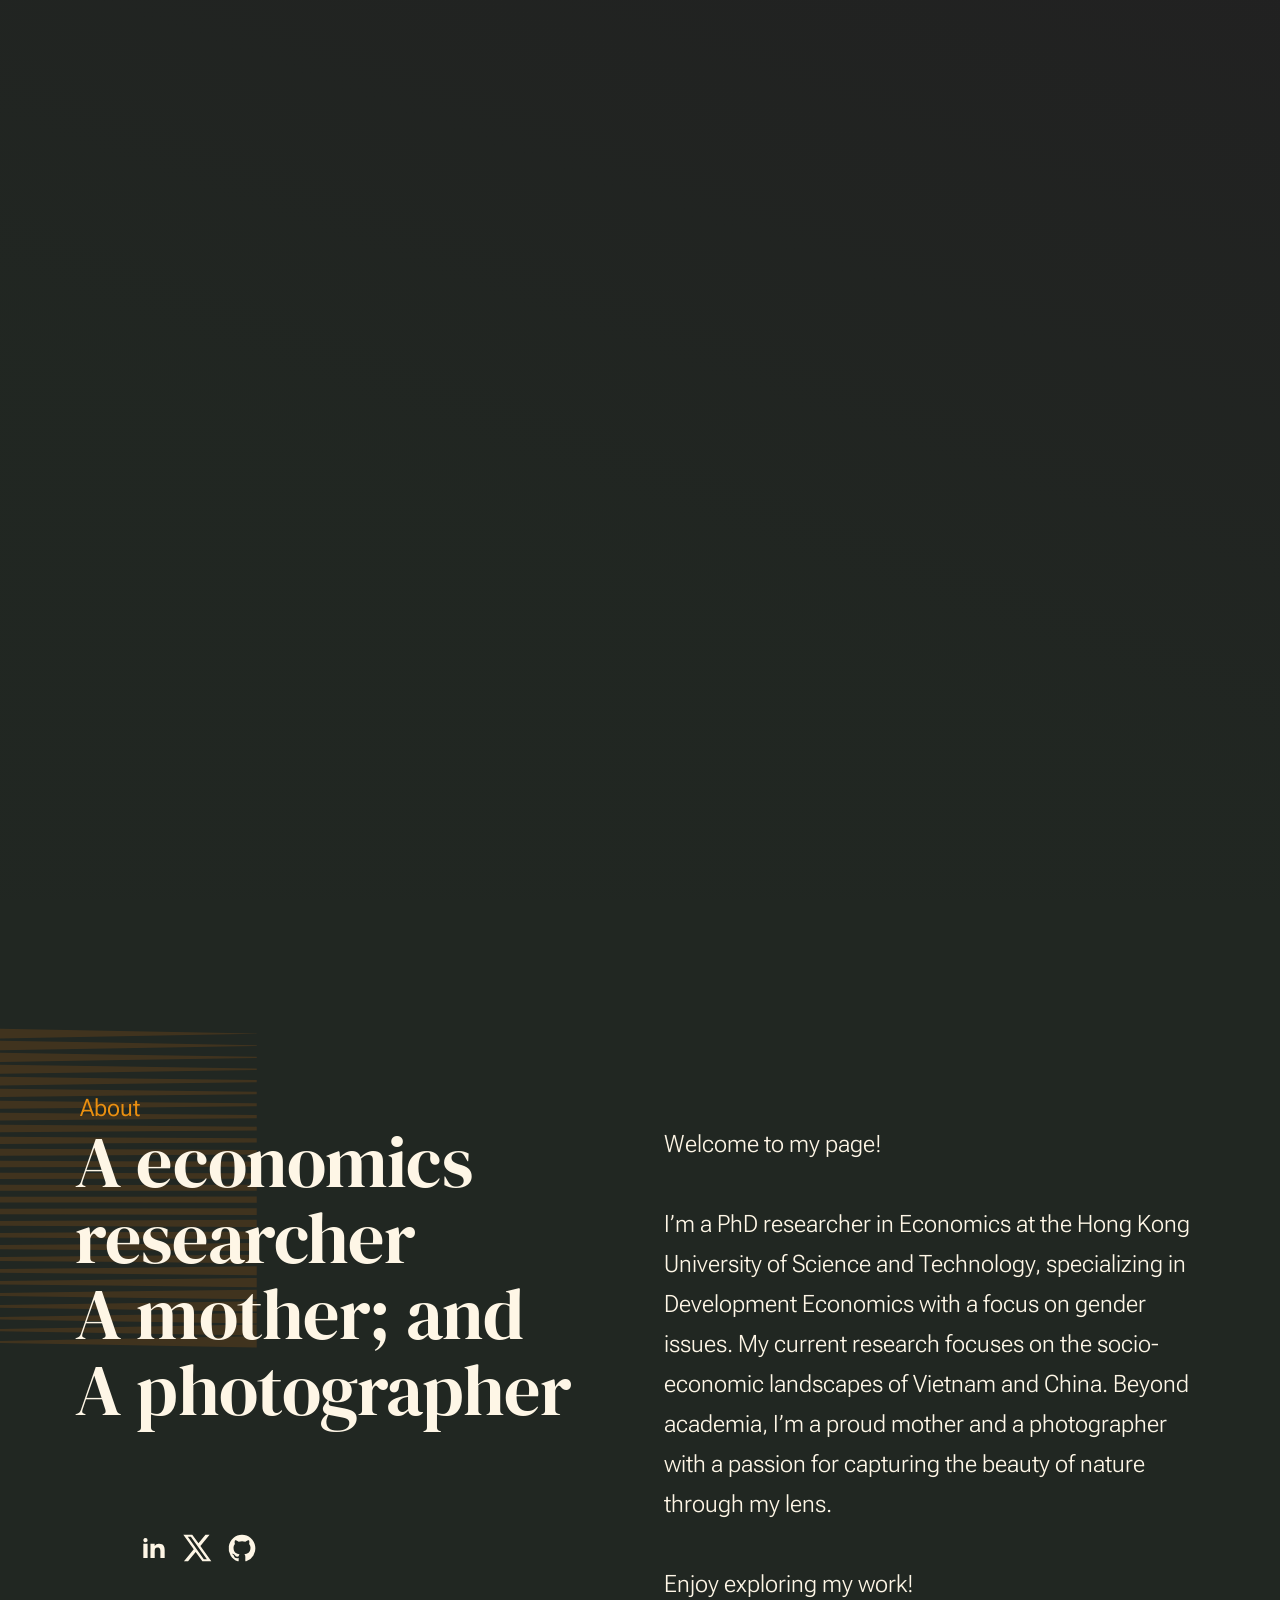
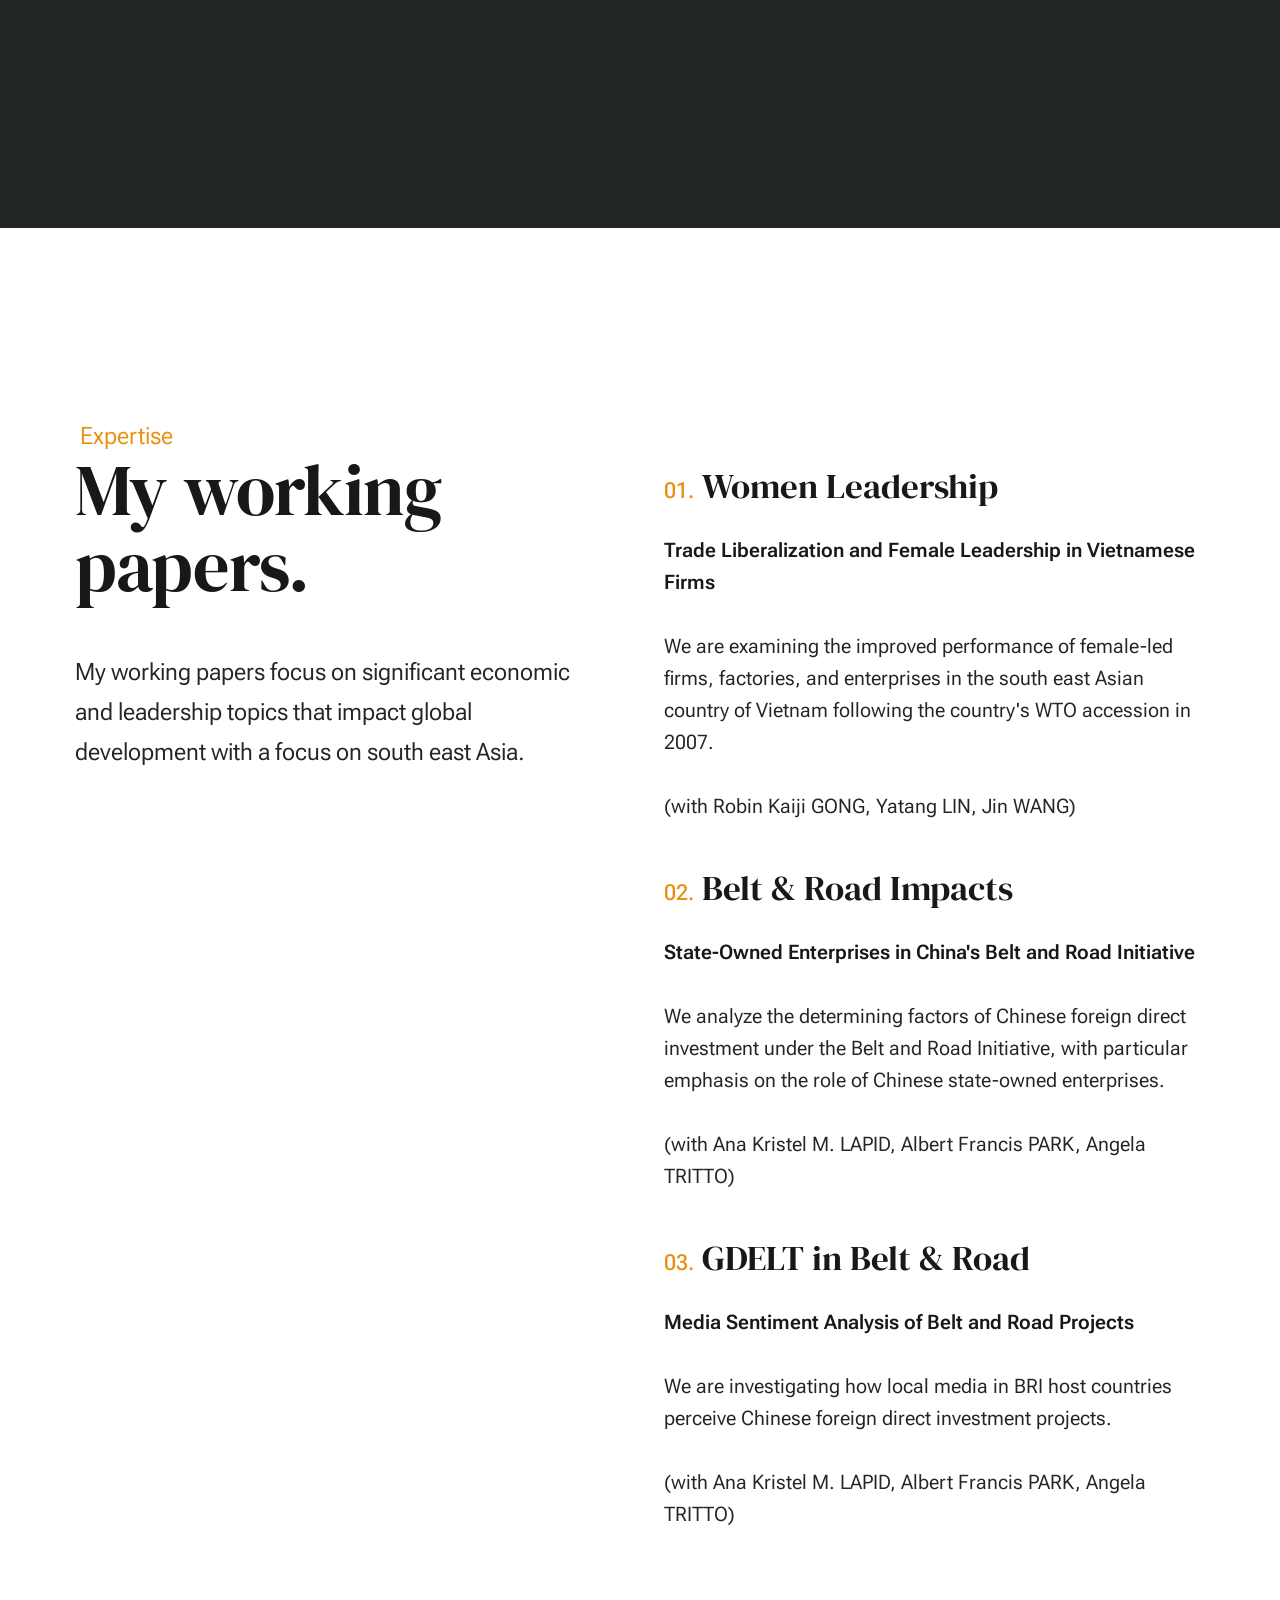
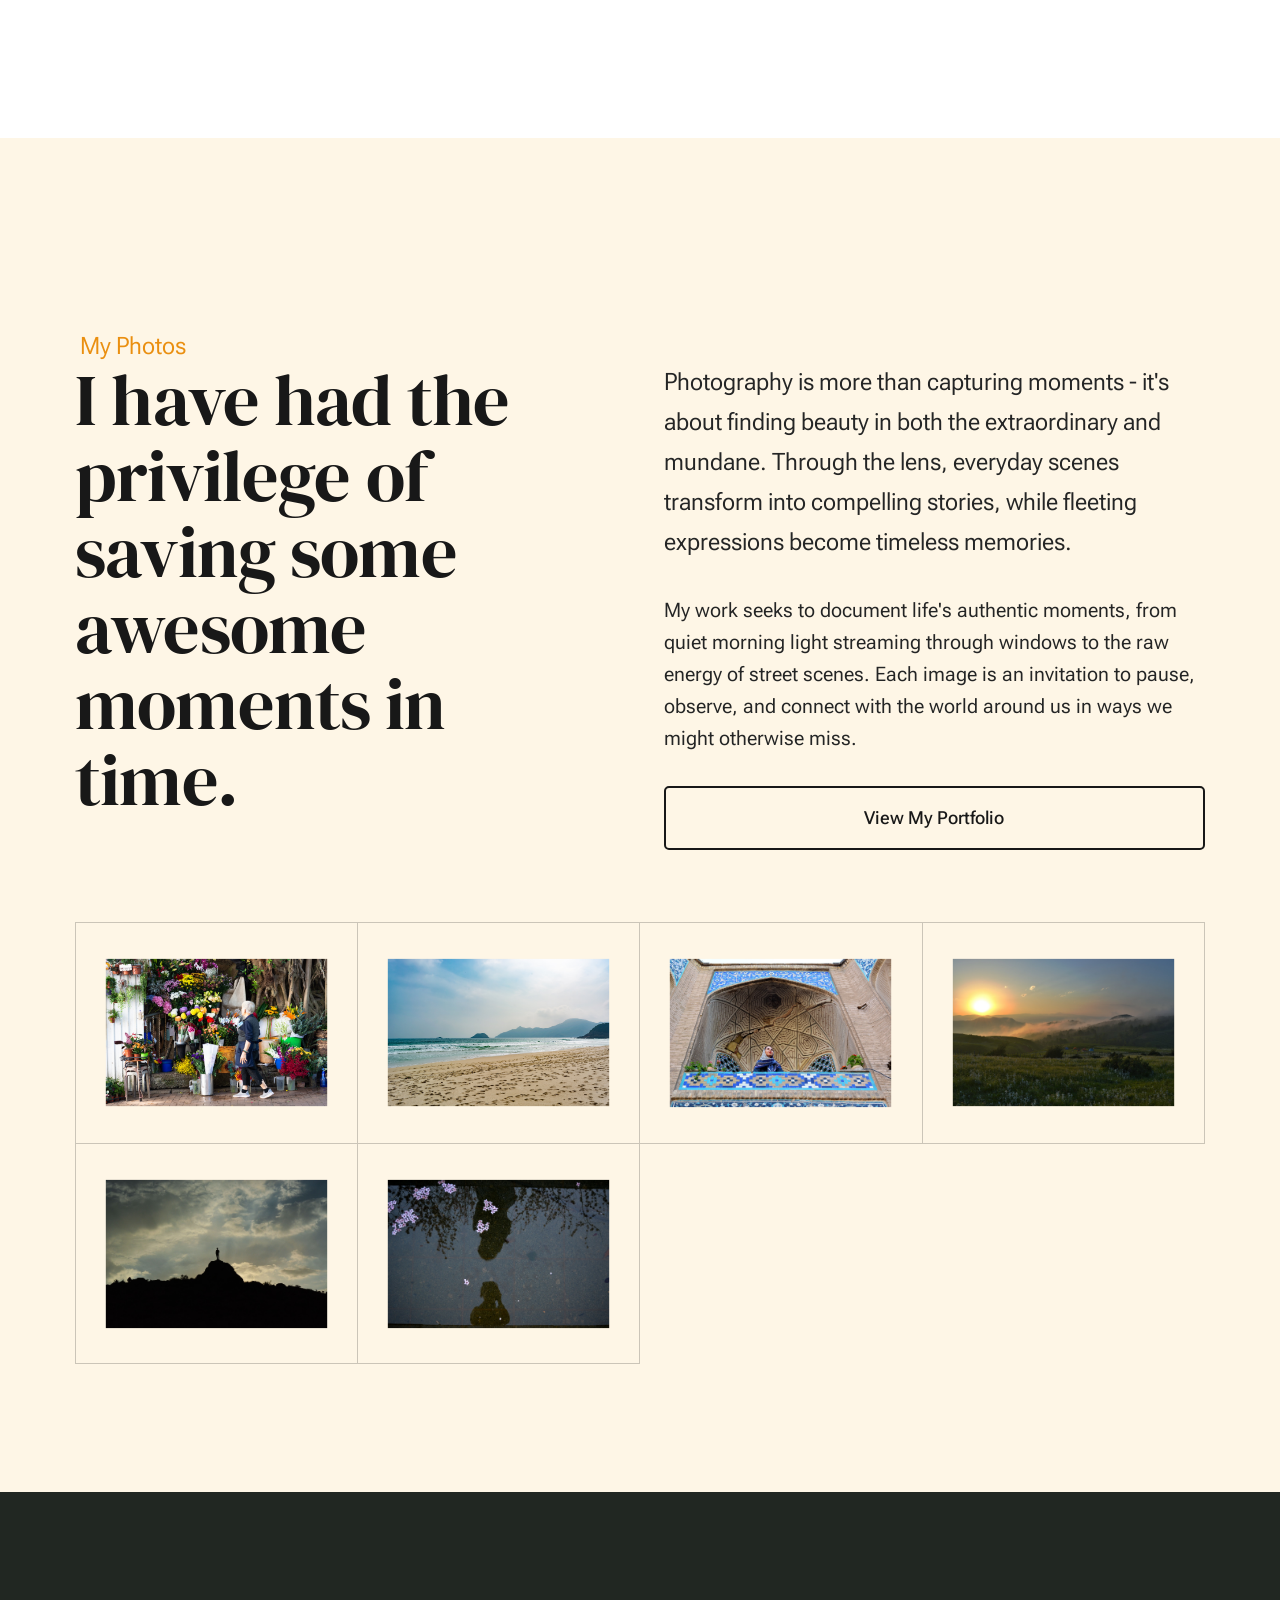
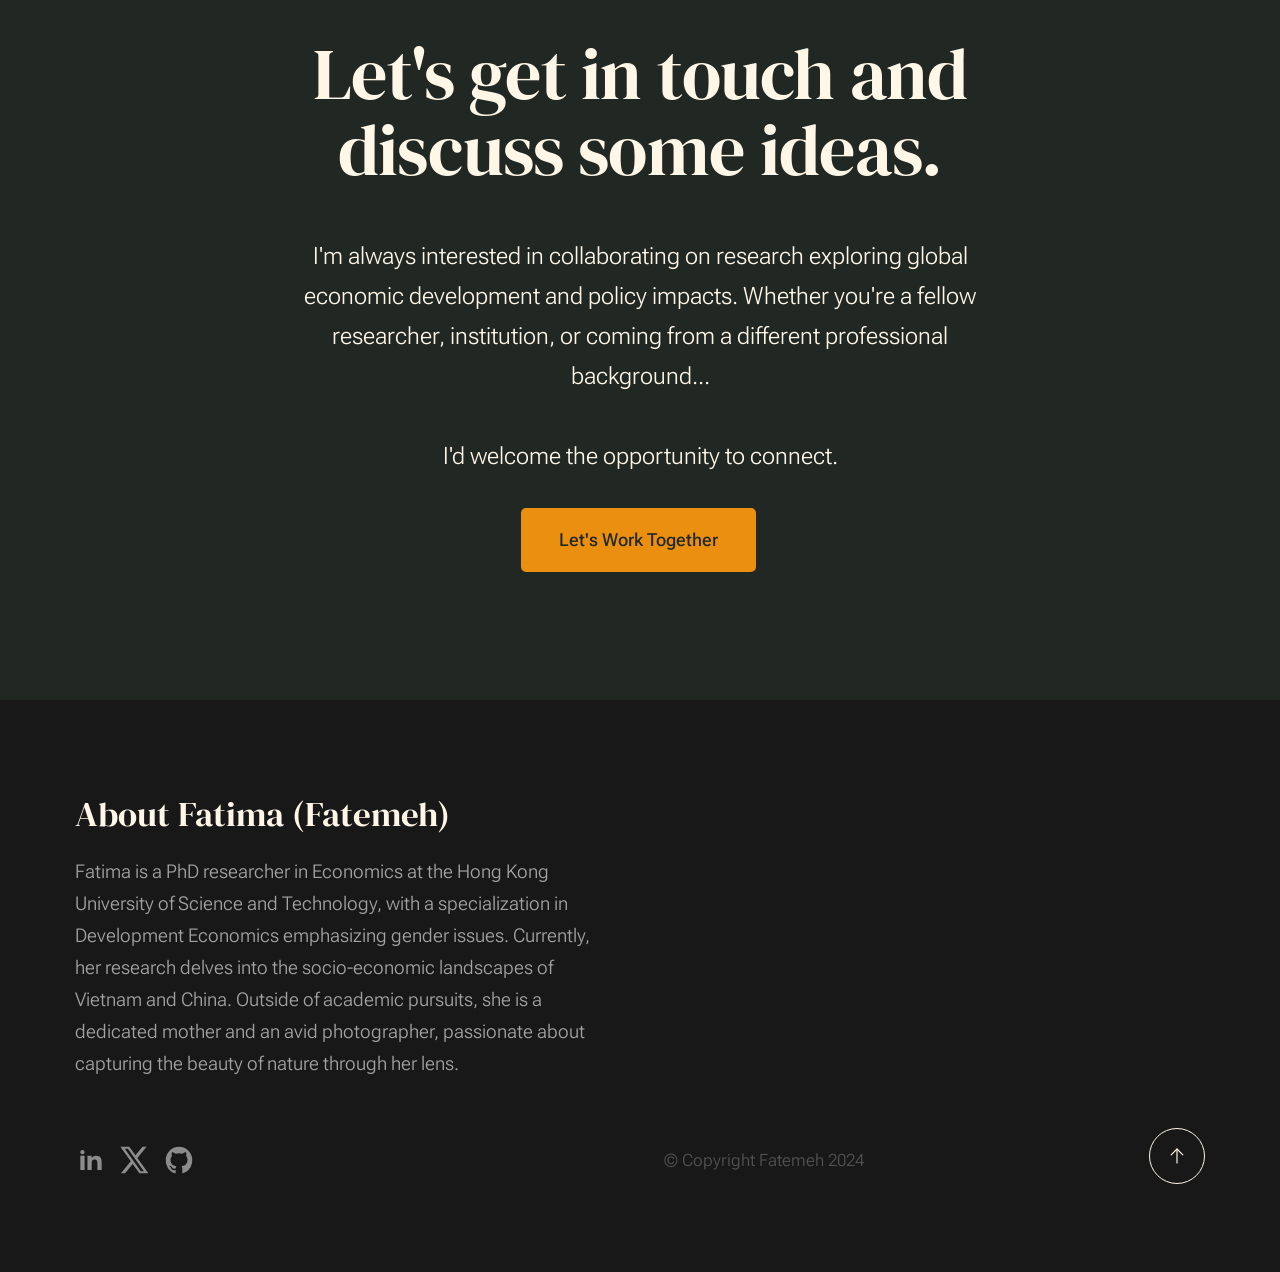
==== commit 6905743b: "Update Nov 3rd" ====
--- a/index.html
+++ b/index.html
@@ -142,7 +142,7 @@
                         <div class="section-header grid-section-split__header">
                             <div class="text-pretitle">About</div>                           
                             <h2 class="text-display-title">
-                            A researcher <br>
+                            A economics researcher <br>
                             A mother; and <br>
                             A photographer <br>
                             </h2>                           
@@ -152,11 +152,10 @@
                             <p class="attention-getter">
                             Welcome to my page! <br><br>
                             
-                            I’m a PhD student in Economics at the Hong Kong University of Science and Technology,
-                            specializing in Development Economics with a focus on gender issues. My current research delves into
-                            the socio-economic landscapes of Vietnam and China.Beyond academia, I’m a proud mother and a former
-                            part-time photographer with a passion for capturing the beauty of nature through my lens. I hope you
-                            find my research as captivating as my photographs. <br><br>
+                            I’m a PhD researcher in Economics at the Hong Kong University of Science and Technology,
+                            specializing in Development Economics with a focus on gender issues. My current research focuses on
+                            the socio-economic landscapes of Vietnam and China. Beyond academia, I’m a proud mother and a
+                            photographer with a passion for capturing the beauty of nature through my lens. <br><br>
                             
                             Enjoy exploring my work!
                             </p>
@@ -164,7 +163,7 @@
                         </div>
 
                         <div class="s-about__content-btn grid-section-split__bottom">
-                            <a href="about.html" class="btn btn--stroke u-fullwidth">More About Me</a>
+                            <!-- <a href="about.html" class="btn btn--stroke u-fullwidth">More About Me</a> -->
 
                             <ul class="s-about__social social-list">
                                 <li>
@@ -198,8 +197,8 @@
                                     </a>
                                 </li>
                                 
-                            </ul> <!-- end s-footer__social -->
-                        </div> <!-- end s-about__content-btn -->
+                            </ul>
+                        </div>
                     
                     </div> <!-- content-inner -->
                 </div>
@@ -216,11 +215,12 @@
                         <div class="section-header grid-section-split__header">
                             <div class="text-pretitle">Expertise</div>                           
                             <h2 class="text-display-title">
-                            My key areas of expertise.
+                            My working papers.
                             </h2>     
                             
                             <p class="lead">
-                            Lorem ipsum dolor sit amet consectetur adipisicing elit. Laborum suscipit debitis quam dignissimos veritatis atque pariatur magnam obcaecati fugit reprehenderit vel numquam facere esse est deserunt, perferendis commodi voluptatem similique.
+                                My working papers focus on significant economic and leadership topics that impact global development with
+                                a focus on south east Asia.
                             </p>
                         </div> <!-- end section-header -->
 
@@ -229,59 +229,61 @@
                             <div class="grid-list-items list-items show-ctr">
                                 <div class="grid-list-items__item list-items__item">
                                     <div class="grid-list-items__title list-items__item-header">
-                                        <h3 class="list-items__item-title">Digital Marketing</h3>
+                                        <h3 class="list-items__item-title">Women Leadership</h3>
                                     </div>
                                     <div class="grid-list-items__text list-items__item-text">
                                         <p>
-                                        Quibusdam quis autem voluptatibus earum vel ex error ea magni. Rerum quam quos. Aut asperiores 
-                                        sit mollitia. Rem neque et voluptatem eos quia sed eligendi et. Eaque velit eligendi ut 
-                                        magnam. Cumque ducimus laborum doloribus facere maxime vel earum quidem enim suscipit.
+                                            <b>Trade Liberalization and Female Leadership in Vietnamese Firms</b> <br/><br/>
+
+                                            We are examining the improved performance of female-led firms, factories,
+                                            and enterprises in the south east Asian country of
+                                            Vietnam following the country's WTO accession in 2007.<br/><br/>
+
+                                            (with Robin Kaiji GONG, Yatang LIN, Jin WANG)
                                         </p>
                                     </div>
                                 </div> <!-- list-item -->
                                 <div class="grid-list-items__item list-items__item">
                                     <div class="grid-list-items__title list-items__item-header">
-                                        <h3 class="list-items__item-title">Project Management</h3>
+                                        <h3 class="list-items__item-title">Belt & Road Impacts</h3>
                                     </div>
                                     <div class="grid-list-items__text list-items__item-text">
                                         <p>
-                                        Rerum quam quos. Quibusdam quis autem voluptatibus earum vel ex error ea magni. Aut asperiores 
-                                        sit mollitia. Rem neque et voluptatem eos quia sed eligendi et. Eaque velit eligendi ut 
-                                        magnam. Cumque ducimus laborum doloribus facere maxime vel earum quidem enim suscipit.
+                                            <b>State-Owned Enterprises in China's Belt and Road Initiative</b> <br/><br/>
+
+                                            We analyze the determining factors of Chinese foreign direct investment under
+                                            the Belt and Road Initiative, with particular emphasis on the role of
+                                            Chinese state-owned enterprises. <br/><br/>
+
+                                            (with Ana Kristel M. LAPID, Albert Francis PARK, Angela TRITTO)
                                         </p>
                                     </div>
                                 </div> <!-- list-expertise__item -->
                                 <div class="grid-list-items__item list-items__item">
                                     <div class="grid-list-items__title list-items__item-header">
-                                        <h3 class="list-items__item-title">Content Marketing</h3>
+                                        <h3 class="list-items__item-title">GDELT in Belt & Road</h3>
                                     </div>
                                     <div class="grid-list-items__text list-items__item-text">
                                         <p>
-                                        Eaque velit eligend. iQuibusdam quis autem voluptatibus earum vel ex error ea magni. 
-                                        Rerum quam quos. Aut asperiores sit mollitia. Rem neque et voluptatem eos quia sed eligendi et. 
-                                        Eaque velit eligendi ut magnam. Cumque ducimus laborum doloribus facere maxime vel earum quidem enim suscipit.
+                                            <b>Media Sentiment Analysis of Belt and Road Projects</b> <br/><br/>
+
+                                            We are investigating how local media in BRI host countries perceive Chinese
+                                            foreign direct investment projects. <br/><br/>
+
+
+                                            (with Ana Kristel M. LAPID, Albert Francis PARK, Angela TRITTO)
+                                            
                                         </p>
                                     </div>
-                                </div> <!-- list-expertise__item -->
-                                <div class="grid-list-items__item list-items__item">
-                                    <div class="grid-list-items__title list-items__item-header">
-                                        <h3 class="list-items__item-title">Research & Discovery</h3>
-                                    </div>
-                                    <div class="grid-list-items__text list-items__item-text">
-                                        <p>
-                                        Quibusdam quis autem voluptatibus earum vel ex error ea magni. Rerum quam quos. Aut asperiores 
-                                        sit mollitia. Rem neque et voluptatem eos quia sed eligendi et. Eaque velit eligendi ut 
-                                        magnam. Cumque ducimus laborum doloribus facere maxime vel earum quidem enim suscipit.
-                                        </p>
-                                    </div>
-                                </div> <!-- list-expertise__item -->
+                                </div>
 
                             </div> <!-- grid-list-items -->
                         </div> <!-- end s-expertise__content-main -->
 
-                        <div class="s-expertise__content-btn grid-section-split__bottom">
+                        <!-- <div class="s-expertise__content-btn grid-section-split__bottom">
                             <a href="services.html" class="btn btn--stroke u-fullwidth">View All Services</a>
-                        </div> <!-- end s-about__content-btn -->
+                        </div> -->
+                        <!-- end s-about__content-btn -->
 
                     </div> <!-- end grid-block-->
                 </div> <!-- end s-expertise__content -->
@@ -296,161 +298,82 @@
                     <div class="column xl-12 grid-block grid-section-split">
                     
                         <div class="section-header grid-section-split__header">
-                            <div class="text-pretitle">Clients</div>                           
+                            <div class="text-pretitle">My Photos</div>                           
                             <h2 class="text-display-title">
-                            I have had the privilege of working with these incredible brands.
+                            I have had the privilege of saving some awesome moments in time.
                             </h2>       
                         </div> <!-- end section-header -->
                     
                         <div class="grid-section-split__primary">
                             <p class="lead">
-                            Quibusdam quis autem voluptatibus earum vel ex error ea. Lorem ipsum dolor sit amet consectetur 
-                            adipisicing elit. Laborum suscipit debitis quam dignissimos veritatis atque pariatur magnam 
-                            obcaecati fugit reprehenderit vel numquam facere esse est deserunt, perferendis commodi voluptatem similique.
+                                Photography is more than capturing moments - it's about finding beauty in both
+                                the extraordinary and mundane. Through the lens, everyday scenes transform into
+                                compelling stories, while fleeting expressions become timeless memories.
                             </p>   
 
                             <p>
-                            Lorem ipsum dolor sit amet consectetur adipisicing elit. Porro, numquam molestiae vel quaerat quas 
-                            facilis voluptates rerum aspernatur quam voluptatem ea, vitae illo, omnis minus vero minima maiores 
-                            quia nihil incidunt provident debitis ab qui quasi. Iure unde numquam in nulla praesentium nesciunt 
-                            dolore exercitationem, odit expedita minima quisquam ullam ex. Aut perferendis vel consectetur modi esse.
-                            Temporibus reprehenderit alias magni atque repellat aspernatur voluptates, accusantium pariatur libero ad 
-                            nesciunt illum labore facere. Earum iure consequatur cumque omnis maiores optio.
+                                My work seeks to document life's authentic moments, from quiet morning light streaming
+                                through windows to the raw energy of street scenes. Each image is an invitation
+                                to pause, observe, and connect with the world around us in ways we might otherwise miss.
                             </p>
+
+                            <div class="s-expertise__content-btn grid-section-split__bottom">
+                                <a href="https://500px.com/p/entezarifateme" target="_blank" class="btn btn--stroke u-fullwidth">
+                                    View My Portfolio
+                                </a>
+                            </div>
                         </div> <!-- end grid-section-split__primary -->
                     
                     </div> <!-- end column -->
                 </div> <!-- end row -->
 
                 <div class="row s-clients__content-block width-sixteen-col">
-                    <div class="column xl-12">
+                    <div class="column col-3">
                     
-                        <div class="clients-list">                            
+                        <div class="clients-list">
+                        
                             <div class="clients-list__item">
-                                <a href="#0">
-                                    <img src="images/clients/flash.svg" alt="">
-                                </a>
-                            </div>
+                                <a href="https://500px.com/photo/1103263576/flowers-lady-by-fatemeh-entezari" target="_blank">
+                                    <img src="imagesPortfolio/FlowersLady.jpg" alt="">
+                                </a>
+                            </div>
+                            
                             <div class="clients-list__item">
-                                <a href="#0">
-                                    <img src="images/clients/rise.svg" alt="">
-                                </a>
-                            </div>
+                                <a href="https://500px.com/photo/1103263721/hamtin-by-fatemeh-entezari" target="_blank">
+                                    <img src="imagesPortfolio/HamTin.jpg" alt="">
+                                </a>
+                            </div>
+
+
                             <div class="clients-list__item">
-                                <a href="#0">
-                                    <img src="images/clients/cactus.svg" alt="">
-                                </a>
-                            </div>
+                                <a href="https://500px.com/photo/1103262492/kerman-city-by-fatemeh-entezari" target="_blank">
+                                    <img src="imagesPortfolio/Kerman.jpg" alt="">
+                                </a>
+                            </div>
+
+
                             <div class="clients-list__item">
-                                <a href="#0">
-                                    <img src="images/clients/pinpoint.svg" alt="">
-                                </a>
-                            </div>
+                                <a href="https://500px.com/p/entezarifateme" target="_blank">
+                                    <img src="imagesPortfolio/Gilan.jpg" alt="">
+                                </a>
+                            </div>
+
                             <div class="clients-list__item">
-                                <a href="#0">
-                                    <img src="images/clients/proline.svg" alt="">
-                                </a>
-                            </div>
+                                <a href="https://500px.com/photo/1103262829/oshtorankuh-by-fatemeh-entezari" target="_blank">
+                                    <img src="imagesPortfolio/Oshtoran.jpg" alt="">
+                                </a>
+                            </div>
+
                             <div class="clients-list__item">
-                                <a href="#0">
-                                    <img src="images/clients/vision.svg" alt="">
-                                </a>
-                            </div>
-                            <div class="column clients-list__item">
-                                <a href="#0">
-                                    <img src="images/clients/volume.svg" alt="">
-                                </a>
-                            </div>
-                            <div class="column clients-list__item">
-                                <a href="#0">
-                                    <img src="images/clients/hitech.svg" alt="">
-                                </a>
-                            </div><div class="clients-list__item">
-                                <a href="#0">
-                                    <img src="images/clients/terra.svg" alt="">
-                                </a>
-                            </div>
-                            <div class="clients-list__item">
-                                <a href="#0">
-                                    <img src="images/clients/chain.svg" alt="">
-                                </a>
-                            </div>
+                                <a href="https://500px.com/photo/207164005/friends-reflection-by-fatemeh-entezari" target="_blank">
+                                    <img src="imagesPortfolio/Reflection.jpg" alt="">
+                                </a>
+                            </div>
+
                         </div> <!-- end clients-list -->
 
                     </div> <!-- end column -->
                 </div> <!-- end row -->
-                                
-                <div class="row s-clients__content-block width-sixteen-col">
-                    <div class="column xl-12 testimonials">
-                    
-                        <div class="swiper-container testimonials__slider home-slider">
-
-                            <div class="swiper-wrapper">
-                                <div class="testimonials__slide swiper-slide">
-                                    <p>
-                                    Molestiae incidunt consequatur quis ipsa autem nam sit enim magni. Voluptas tempore rem. 
-                                    Explicabo a quaerat sint autem dolore ducimus ut consequatur neque. Nisi dolores quaerat fuga rem nihil nostrum.
-                                    Laudantium quia consequatur molestias.
-                                    </p>
-                                    <div class="testimonials__author">
-                                        <img src="images/avatars/user-01.jpg" alt="Author image" class="testimonials__avatar">
-                                        <cite class="testimonials__cite">
-                                            <strong>John Rockefeller</strong>
-                                            <span>Standard Oil Co.</span>
-                                        </cite>
-                                    </div>
-                                </div>
-                                <div class="testimonials__slide swiper-slide">
-                                    <p>
-                                    Nisi dolores quaerat fuga rem nihil nostrum. Molestiae incidunt consequatur quis ipsa autem nam sit enim magni. 
-                                    Voluptas tempore rem. Laudantium quia consequatur molestias.
-                                    Explicabo a quaerat sint autem dolore ducimus ut consequatur neque.
-                                    </p>
-                                    <div class="testimonials__author">
-                                        <img src="images/avatars/user-04.jpg" alt="Author image" class="testimonials__avatar">
-                                        <cite class="testimonials__cite">
-                                            <strong>Andrew Carnegie</strong>
-                                            <span>Carnegie Steel Co.</span>
-                                        </cite>
-                                    </div>
-                                </div>
-                                <div class="testimonials__slide swiper-slide">
-                                    <p>
-                                    Voluptas tempore rem. Molestiae incidunt consequatur quis ipsa autem nam sit enim magni.  
-                                    Explicabo a quaerat sint autem dolore ducimus ut consequatur neque. 
-                                    Nisi dolores quaerat fuga rem nihil nostrum. Laudantium quia consequatur molestias.
-                                    </p>
-                                    <div class="testimonials__author">
-                                        <img src="images/avatars/user-06.jpg" alt="Author image" class="testimonials__avatar">
-                                        <cite class="testimonials__cite">
-                                            <strong>Henry Ford</strong>
-                                            <span>Ford Motor Co.</span>
-                                        </cite>
-                                    </div>
-                                </div>
-                                <div class="testimonials__slide swiper-slide">
-                                    <p>
-                                    Molestiae incidunt consequatur quis ipsa autem nam sit enim magni. Voluptas tempore rem. 
-                                    Explicabo a quaerat sint autem dolore ducimus ut consequatur neque. Nisi dolores quaerat fuga rem nihil nostrum.
-                                    Laudantium quia consequatur molestias.
-                                    </p>
-                                    <div class="testimonials__author">
-                                        <img src="images/avatars/user-02.jpg" alt="Author image" class="testimonials__avatar">
-                                        <cite class="testimonials__cite">
-                                            <strong>John Morgan</strong>
-                                            <span>JP Morgan & Co.</span>
-                                        </cite>
-                                    </div>
-                                </div> 
-                            </div> <!-- end swiper-wrapper --> 
-
-                            <div class="swiper-pagination"></div>
-
-                        </div> <!--end testimonials__slider -->                    
-                    
-                    </div> <!-- end column -->
-                </div> <!-- end row -->
-
 
             </section> <!-- end s-clients -->            
 
@@ -465,12 +388,16 @@
 
                     <div class="s-cta__content">
                         <h2 class="text-display-title">
-                        Get started with a consultation today.
+                        Let's get in touch and discuss some ideas.
                         </h2>
                         <p class="lead">
-                        Lorem ipsum dolor sit, amet consectetur adipisicing elit. Quis rem, esse doloribus sint eaque at debitis enim vitae minus expedita ratione dignissimos sit nostrum optio sequi. Ipsa at beatae quam.
+                            I'm always interested in collaborating on research exploring global economic development
+                            and policy impacts. Whether you're a fellow researcher, institution, or coming from a
+                            different professional background... <br/><br/>
+                            
+                            I'd welcome the opportunity to connect.
                         </p>
-                        <a href="contact.html" class="btn btn--primary">Let's Work Together</a>
+                        <a href="mailto:fateme.entezari@gmail.com" target="_blank" class="btn btn--primary">Let's Work Together</a>
                     </div>
 
                 </div>
@@ -480,7 +407,7 @@
 
         <!-- # journal
         ================================================== -->
-        <section id="journal" class="s-journal">
+        <!-- <section id="journal" class="s-journal">
 
             <div class="row s-journal__content width-sixteen-col">
                 <div class="column xl-12 grid-block">
@@ -490,7 +417,7 @@
                         <h2 class="text-display-title">
                         Latest articles from my blog.
                         </h2>  
-                    </div> <!-- end section-header --> 
+                    </div>
 
                     <div class="grid-full s-journal__content-main grid-list-items">
 
@@ -508,7 +435,7 @@
                                 panel to make managing your websites and projects easy. <a href="https://www.dreamhost.com/r.cgi?287326">Sign up</a> now to get started.
                                 </p>
                             </div>
-                        </div> <!-- end blog-card -->
+                        </div>
                         <div class="grid-list-items__item blog-card">
                             <div class="blog-card__header">
                                 <div class="blog-card__cat-links">
@@ -523,7 +450,7 @@
                                 magnam. Cumque ducimus laborum doloribus facere maxime vel earum quidem enim suscipit.
                                 </p>
                             </div>
-                        </div> <!-- end blog-card -->
+                        </div>
                         <div class="grid-list-items__item blog-card">
                             <div class="blog-card__header">
                                 <div class="blog-card__cat-links">
@@ -538,7 +465,7 @@
                                 magnam. Cumque ducimus laborum doloribus facere maxime vel earum quidem enim suscipit.
                                 </p>
                             </div>
-                        </div> <!-- end blog card -->
+                        </div>
                         <div class="grid-list-items__item blog-card">
                             <div class="blog-card__header">
                                 <div class="blog-card__cat-links">
@@ -553,14 +480,15 @@
                                 dolore necessitatibus id magni rem officia dolor nam sit laudantium. Quo eaque eveniet quibusdam unde. 
                                 </p>
                             </div>
-                        </div> <!-- end blog-card -->
-
-                    </div> <!-- end grid-list-items -->
-
-                </div> <!-- end grid-block-->
-            </div> <!-- end s-journal__content -->
-
-        </section> <!-- end s-journal -->
+                        </div>
+
+                    </div>
+
+                </div>
+            </div>
+
+        </section>  -->
+        <!-- end s-journal -->
 
 
         <!-- # footer 
@@ -568,15 +496,17 @@
         <footer class="s-footer">
             <div class="row s-footer__content">
                 <div class="column xl-6 lg-6 md-12 s-footer__block s-footer__about">                    
-                    <h3>About Monica</h3>
+                    <h3>About Fatima (Fatemeh)</h3>
                     <p>
-                    Lorem ipsum dolor sit amet consectetur adipisicing elit. Voluptas illum quasi facere libero, 
-                    fugiat laboriosam possimus reprehenderit eveniet vero voluptatum fugit ad quis veritatis suscipit beatae 
-                    incidunt perferendis tempore earum hic repellendus quisquam recusandae ipsa id esse. Nobis, aut deleniti.
-                    Lorem ipsum dolor sit amet consectetur, adipisicing elit. Facere ratione dignissimos.
+                        Fatima is a PhD researcher in Economics at the Hong Kong University of Science and Technology,
+                        with a specialization in Development Economics emphasizing gender issues.
+                        Currently, her research delves into the socio-economic landscapes of
+                        Vietnam and China. Outside of academic pursuits, she is a dedicated
+                        mother and an avid photographer, passionate about capturing the beauty
+                        of nature through her lens.
                     </p>               
                 </div>                
-                <div class="column xl-3 lg-6 md-12 s-footer__block s-footer__site-links">
+                <!-- <div class="column xl-3 lg-6 md-12 s-footer__block s-footer__site-links">
                     <h3>Site Links</h3>
                     <ul class="link-list">
                         <li><a href="index.html">Home</a></li>
@@ -586,8 +516,8 @@
                         <li><a href="contact.html">Contact</a></li>
                         <li><a href="https://www.dreamhost.com/r.cgi?287326">DreamHost</a></li>
                     </ul>
-                </div>
-                <div class="column xl-3 lg-6 md-12 tab-12 s-footer__block s-footer__newsletter">
+                </div> -->
+                <!-- <div class="column xl-3 lg-6 md-12 tab-12 s-footer__block s-footer__newsletter">
                     <h3>Newsletter</h3>
 
                     <p>
@@ -598,46 +528,53 @@
                         <form id="mc-form" class="mc-form">
                             <input type="email" name="EMAIL" id="mce-EMAIL" class="u-fullwidth text-center" placeholder="Your Email Address" title="The domain portion of the email address is invalid (the portion after the @)." pattern="^([^\x00-\x20\x22\x28\x29\x2c\x2e\x3a-\x3c\x3e\x40\x5b-\x5d\x7f-\xff]+|\x22([^\x0d\x22\x5c\x80-\xff]|\x5c[\x00-\x7f])*\x22)(\x2e([^\x00-\x20\x22\x28\x29\x2c\x2e\x3a-\x3c\x3e\x40\x5b-\x5d\x7f-\xff]+|\x22([^\x0d\x22\x5c\x80-\xff]|\x5c[\x00-\x7f])*\x22))*\x40([^\x00-\x20\x22\x28\x29\x2c\x2e\x3a-\x3c\x3e\x40\x5b-\x5d\x7f-\xff]+|\x5b([^\x0d\x5b-\x5d\x80-\xff]|\x5c[\x00-\x7f])*\x5d)(\x2e([^\x00-\x20\x22\x28\x29\x2c\x2e\x3a-\x3c\x3e\x40\x5b-\x5d\x7f-\xff]+|\x5b([^\x0d\x5b-\x5d\x80-\xff]|\x5c[\x00-\x7f])*\x5d))*(\.\w{2,})+$" required>
                             <input type="submit" name="subscribe" value="Subscribe" class="btn btn--primary btn--small u-fullwidth">
-                            <!-- <div style="position: absolute; left: -5000px;" aria-hidden="true"><input type="text" name="b_cdb7b577e41181934ed6a6a44_9a91cfe7b3" tabindex="-1" value=""></div> -->
                             <div class="mc-status"></div>
                         </form>
                     </div>
-                </div>
+                </div> -->
             </div>    
             
             <div class="row s-footer__bottom">
                 <div class="column xl-6 lg-12">
+
                     <ul class="s-footer__social social-list">
                         <li>
-                            <a href="#0">
-                                <svg xmlns="http://www.w3.org/2000/svg" width="24" height="24" viewBox="0 0 24 24" style="fill:rgba(0, 0, 0, 1);transform:;-ms-filter:"><path d="M20,3H4C3.447,3,3,3.448,3,4v16c0,0.552,0.447,1,1,1h8.615v-6.96h-2.338v-2.725h2.338v-2c0-2.325,1.42-3.592,3.5-3.592 c0.699-0.002,1.399,0.034,2.095,0.107v2.42h-1.435c-1.128,0-1.348,0.538-1.348,1.325v1.735h2.697l-0.35,2.725h-2.348V21H20 c0.553,0,1-0.448,1-1V4C21,3.448,20.553,3,20,3z"></path></svg>
-                                <span class="u-screen-reader-text">Facebook</span>
+                            <a href="https://www.linkedin.com/in/fatemeh-entezari-a17193178/" target="_blank">
+                                <svg class="w-6 h-6 text-gray-800 dark:text-white" aria-hidden="true" xmlns="http://www.w3.org/2000/svg" width="24" height="24" fill="currentColor" viewBox="0 0 24 24">
+                                    <path fill-rule="evenodd" d="M12.51 8.796v1.697a3.738 3.738 0 0 1 3.288-1.684c3.455 0 4.202 2.16 4.202 4.97V19.5h-3.2v-5.072c0-1.21-.244-2.766-2.128-2.766-1.827 0-2.139 1.317-2.139 2.676V19.5h-3.19V8.796h3.168ZM7.2 6.106a1.61 1.61 0 0 1-.988 1.483 1.595 1.595 0 0 1-1.743-.348A1.607 1.607 0 0 1 5.6 4.5a1.601 1.601 0 0 1 1.6 1.606Z" clip-rule="evenodd"/>
+                                    <path d="M7.2 8.809H4V19.5h3.2V8.809Z"/>
+                                </svg>
+                                <span class="u-screen-reader-text">LinkedIn</span>
+                                  
                             </a>
                         </li>
+
                         <li>
-                            <a href="#0">
-                                <svg xmlns="http://www.w3.org/2000/svg" width="24" height="24" viewBox="0 0 24 24" style="fill:rgba(0, 0, 0, 1);transform:;-ms-filter:"><path d="M19.633,7.997c0.013,0.175,0.013,0.349,0.013,0.523c0,5.325-4.053,11.461-11.46,11.461c-2.282,0-4.402-0.661-6.186-1.809 c0.324,0.037,0.636,0.05,0.973,0.05c1.883,0,3.616-0.636,5.001-1.721c-1.771-0.037-3.255-1.197-3.767-2.793 c0.249,0.037,0.499,0.062,0.761,0.062c0.361,0,0.724-0.05,1.061-0.137c-1.847-0.374-3.23-1.995-3.23-3.953v-0.05 c0.537,0.299,1.16,0.486,1.82,0.511C3.534,9.419,2.823,8.184,2.823,6.787c0-0.748,0.199-1.434,0.548-2.032 c1.983,2.443,4.964,4.04,8.306,4.215c-0.062-0.3-0.1-0.611-0.1-0.923c0-2.22,1.796-4.028,4.028-4.028 c1.16,0,2.207,0.486,2.943,1.272c0.91-0.175,1.782-0.512,2.556-0.973c-0.299,0.935-0.936,1.721-1.771,2.22 c0.811-0.088,1.597-0.312,2.319-0.624C21.104,6.712,20.419,7.423,19.633,7.997z"></path></svg>
-                                <span class="u-screen-reader-text">Twitter</span>
+                            <a href="https://x.com/EntEntezari" target="_blank">
+                                <svg class="w-6 h-6 text-gray-800 dark:text-white" aria-hidden="true" xmlns="http://www.w3.org/2000/svg" width="24" height="24" fill="currentColor" viewBox="0 0 24 24">
+                                    <path d="M13.795 10.533 20.68 2h-3.073l-5.255 6.517L7.69 2H1l7.806 10.91L1.47 22h3.074l5.705-7.07L15.31 22H22l-8.205-11.467Zm-2.38 2.95L9.97 11.464 4.36 3.627h2.31l4.528 6.317 1.443 2.02 6.018 8.409h-2.31l-4.934-6.89Z"/>
+                                </svg>
+                                <span class="u-screen-reader-text">X</span>
+                                
                             </a>
                         </li>
+
                         <li>
-                            <a href="#0">
-                                <svg xmlns="http://www.w3.org/2000/svg" width="24" height="24" viewBox="0 0 24 24" style="fill:rgba(0, 0, 0, 1);transform:;-ms-filter:"><path d="M11.999,7.377c-2.554,0-4.623,2.07-4.623,4.623c0,2.554,2.069,4.624,4.623,4.624c2.552,0,4.623-2.07,4.623-4.624 C16.622,9.447,14.551,7.377,11.999,7.377L11.999,7.377z M11.999,15.004c-1.659,0-3.004-1.345-3.004-3.003 c0-1.659,1.345-3.003,3.004-3.003s3.002,1.344,3.002,3.003C15.001,13.659,13.658,15.004,11.999,15.004L11.999,15.004z"></path><circle cx="16.806" cy="7.207" r="1.078"></circle><path d="M20.533,6.111c-0.469-1.209-1.424-2.165-2.633-2.632c-0.699-0.263-1.438-0.404-2.186-0.42 c-0.963-0.042-1.268-0.054-3.71-0.054s-2.755,0-3.71,0.054C7.548,3.074,6.809,3.215,6.11,3.479C4.9,3.946,3.945,4.902,3.477,6.111 c-0.263,0.7-0.404,1.438-0.419,2.186c-0.043,0.962-0.056,1.267-0.056,3.71c0,2.442,0,2.753,0.056,3.71 c0.015,0.748,0.156,1.486,0.419,2.187c0.469,1.208,1.424,2.164,2.634,2.632c0.696,0.272,1.435,0.426,2.185,0.45 c0.963,0.042,1.268,0.055,3.71,0.055s2.755,0,3.71-0.055c0.747-0.015,1.486-0.157,2.186-0.419c1.209-0.469,2.164-1.424,2.633-2.633 c0.263-0.7,0.404-1.438,0.419-2.186c0.043-0.962,0.056-1.267,0.056-3.71s0-2.753-0.056-3.71C20.941,7.57,20.801,6.819,20.533,6.111z M19.315,15.643c-0.007,0.576-0.111,1.147-0.311,1.688c-0.305,0.787-0.926,1.409-1.712,1.711c-0.535,0.199-1.099,0.303-1.67,0.311 c-0.95,0.044-1.218,0.055-3.654,0.055c-2.438,0-2.687,0-3.655-0.055c-0.569-0.007-1.135-0.112-1.669-0.311 c-0.789-0.301-1.414-0.923-1.719-1.711c-0.196-0.534-0.302-1.099-0.311-1.669c-0.043-0.95-0.053-1.218-0.053-3.654 c0-2.437,0-2.686,0.053-3.655c0.007-0.576,0.111-1.146,0.311-1.687c0.305-0.789,0.93-1.41,1.719-1.712 c0.534-0.198,1.1-0.303,1.669-0.311c0.951-0.043,1.218-0.055,3.655-0.055c2.437,0,2.687,0,3.654,0.055 c0.571,0.007,1.135,0.112,1.67,0.311c0.786,0.303,1.407,0.925,1.712,1.712c0.196,0.534,0.302,1.099,0.311,1.669 c0.043,0.951,0.054,1.218,0.054,3.655c0,2.436,0,2.698-0.043,3.654H19.315z"></path></svg>
-                                <span class="u-screen-reader-text">Instagram</span>
+                            <a href="https://github.com/fatemehentezari" target="_blank">
+                                <svg class="w-6 h-6 text-gray-800 dark:text-white" aria-hidden="true" xmlns="http://www.w3.org/2000/svg" width="24" height="24" fill="currentColor" viewBox="0 0 24 24">
+                                    <path fill-rule="evenodd" d="M12.006 2a9.847 9.847 0 0 0-6.484 2.44 10.32 10.32 0 0 0-3.393 6.17 10.48 10.48 0 0 0 1.317 6.955 10.045 10.045 0 0 0 5.4 4.418c.504.095.683-.223.683-.494 0-.245-.01-1.052-.014-1.908-2.78.62-3.366-1.21-3.366-1.21a2.711 2.711 0 0 0-1.11-1.5c-.907-.637.07-.621.07-.621.317.044.62.163.885.346.266.183.487.426.647.71.135.253.318.476.538.655a2.079 2.079 0 0 0 2.37.196c.045-.52.27-1.006.635-1.37-2.219-.259-4.554-1.138-4.554-5.07a4.022 4.022 0 0 1 1.031-2.75 3.77 3.77 0 0 1 .096-2.713s.839-.275 2.749 1.05a9.26 9.26 0 0 1 5.004 0c1.906-1.325 2.74-1.05 2.74-1.05.37.858.406 1.828.101 2.713a4.017 4.017 0 0 1 1.029 2.75c0 3.939-2.339 4.805-4.564 5.058a2.471 2.471 0 0 1 .679 1.897c0 1.372-.012 2.477-.012 2.814 0 .272.18.592.687.492a10.05 10.05 0 0 0 5.388-4.421 10.473 10.473 0 0 0 1.313-6.948 10.32 10.32 0 0 0-3.39-6.165A9.847 9.847 0 0 0 12.007 2Z" clip-rule="evenodd"/>
+                                </svg>
+                                <span class="u-screen-reader-text">GitHub</span>
+                                
                             </a>
                         </li>
-                        <li>
-                            <a href="#0">
-                                <svg xmlns="http://www.w3.org/2000/svg" width="24" height="24" viewBox="0 0 24 24" style="fill: rgba(0, 0, 0, 1);transform: ;msFilter:;"><path d="M20.66 6.98a9.932 9.932 0 0 0-3.641-3.64C15.486 2.447 13.813 2 12 2s-3.486.447-5.02 1.34c-1.533.893-2.747 2.107-3.64 3.64S2 10.187 2 12s.446 3.487 1.34 5.02a9.924 9.924 0 0 0 3.641 3.64C8.514 21.553 10.187 22 12 22s3.486-.447 5.02-1.34a9.932 9.932 0 0 0 3.641-3.64C21.554 15.487 22 13.813 22 12s-.446-3.487-1.34-5.02zM12 3.66c2 0 3.772.64 5.32 1.919-.92 1.174-2.286 2.14-4.1 2.9-1.002-1.813-2.088-3.327-3.261-4.54A7.715 7.715 0 0 1 12 3.66zM5.51 6.8a8.116 8.116 0 0 1 2.711-2.22c1.212 1.201 2.325 2.7 3.34 4.5-2 .6-4.114.9-6.341.9-.573 0-1.006-.013-1.3-.04A8.549 8.549 0 0 1 5.51 6.8zM3.66 12c0-.054.003-.12.01-.2.007-.08.01-.146.01-.2.254.014.641.02 1.161.02 2.666 0 5.146-.367 7.439-1.1.187.373.381.793.58 1.26-1.32.293-2.674 1.006-4.061 2.14S6.4 16.247 5.76 17.5c-1.4-1.587-2.1-3.42-2.1-5.5zM12 20.34c-1.894 0-3.594-.587-5.101-1.759.601-1.187 1.524-2.322 2.771-3.401 1.246-1.08 2.483-1.753 3.71-2.02a29.441 29.441 0 0 1 1.56 6.62 8.166 8.166 0 0 1-2.94.56zm7.08-3.96a8.351 8.351 0 0 1-2.58 2.621c-.24-2.08-.7-4.107-1.379-6.081.932-.066 1.765-.1 2.5-.1.799 0 1.686.034 2.659.1a8.098 8.098 0 0 1-1.2 3.46zm-1.24-5c-1.16 0-2.233.047-3.22.14a27.053 27.053 0 0 0-.68-1.62c2.066-.906 3.532-2.006 4.399-3.3 1.2 1.414 1.854 3.027 1.96 4.84-.812-.04-1.632-.06-2.459-.06z"></path></svg>
-                                <span class="u-screen-reader-text">Dribbble</span>
-                            </a>
-                        </li>
-                    </ul> <!-- end s-footer__social -->
+                        
+                    </ul>
                 </div>
+
                 <div class="column xl-6 lg-12">
                     <p class="ss-copyright">
-                        <span>© Copyright Monica 2022</span> 
-                        <span>Design by <a href="https://www.styleshout.com/">StyleShout</a> Distribution By <a href="https://themewagon.com">ThemeWagon</a></span>
+                        <span>© Copyright Fatemeh 2024</span>
                     </p>
                 </div>
 
--- a/css/styles.css
+++ b/css/styles.css
@@ -0,0 +1,4742 @@
+@charset "UTF-8";
+/* =================================================================== 
+ * Monica Main Stylesheet
+ * Template Ver. 1.0.0
+ * 12-13-2022
+ * ------------------------------------------------------------------
+ *
+ * TOC:
+ * # SETTINGS
+ *		## fonts
+ *    	## colors
+ *	  	## spacing and typescale
+ *		## grid variables
+ * # CSS RESET
+ * # GRID
+ *		## extra large devices
+ *		## large devices
+ *		## medium devices 
+ *		## tablet devices
+ *		## mobile devices
+ *		## small mobile devices
+ *		## additional column stackpoints 
+ * # BASE SETUP
+ * # UTILITY CLASSES
+ * # TYPOGRAPHY 
+ *		## additional typography & helper classes
+ *		## lists
+ *		## media 
+ *		## spacing
+ * # PRELOADER
+ *		## page loaded
+ * # FORM 
+ *		## style placeholder text
+ *		## change autocomplete styles in Chrome
+ * # BUTTONS
+ * # TABLE
+ * # COMPONENTS
+ *		## pagination 
+ *		## alert box 
+ *		## skillbars
+ *		## stats tabs
+ * # PROJECT-WIDE SHARED STYLES
+ *		## list items
+ *		## social list
+ *		## blog card
+ *		## testimonials
+ *		## swiper overrides
+ * # GRID-BASED LAYOUTS
+ *		## grid block
+ *		## list grid
+ * # PAGE WRAP
+ * # SITE HEADER
+ *		## logo
+ *		## main navigation
+ *		## mobile menu toggle
+ * # PAGEHEADER & PAGECONTENT
+ * # INTRO
+ *		## intro content
+ *		## intro scroll down
+ *		## intro transitions
+ * # ABOUT
+ * # EXPERTISE
+ * # CLIENTS
+ *		## clients list
+ * # CTA
+ * # JOURNAL
+ * # FOOTER
+ *		## newsletter
+ *		## copyright
+ *		## go top
+ * # BLOG STYLES 
+ * # PAGE STYLES 
+ *		## services page
+ *		## contact page
+ *
+ * ------------------------------------------------------------------ */
+
+
+/* ===================================================================
+ * # SETTINGS
+ *
+ *
+ * ------------------------------------------------------------------- */
+
+/* ------------------------------------------------------------------- 
+ * ## fonts 
+ * ------------------------------------------------------------------- */
+@import url("https://fonts.googleapis.com/css2?family=DM+Serif+Display&family=Roboto+Flex:opsz,wght@8..144,300;8..144,400;8..144,500;8..144,600&display=swap");
+
+:root {
+	--font-1: "Roboto Flex", sans-serif;
+	--font-2: "DM Serif Display", Serif;
+
+  /* monospace
+   */
+	--font-mono: Consolas, "Andale Mono", Courier, "Courier New", monospace;
+}
+
+/* ------------------------------------------------------------------- 
+ * ## colors
+ * ------------------------------------------------------------------- */
+:root {
+  /* color-1(#EA9010)
+   * color-2(#343D35)
+   * color-3(#FEF5E4)
+   */
+	--color-1: hsla(35, 87%, 49%, 1);
+	--color-2: hsla(127, 8%, 22%, 1);
+	--color-3: hsla(39, 93%, 95%, 1);
+
+  /* theme color variations
+   */
+	--color-1-lightest             : hsla(35, 87%, 96%, 1);
+	--color-1-lighter              : hsla(35, 87%, 69%, 1);
+	--color-1-light                : hsla(35, 87%, 59%, 1);
+	--color-1-dark                 : hsla(35, 87%, 39%, 1);
+	--color-1-darker               : hsla(35, 87%, 29%, 1);
+	--color-1-darkest              : hsla(35, 87%, 10%, 1);
+
+	--color-2-lightest             : hsla(127, 8%, 55%, 1);
+	--color-2-lighter              : hsla(127, 8%, 42%, 1);
+	--color-2-light                : hsla(127, 8%, 32%, 1);
+	--color-2-dark                 : hsla(127, 8%, 14%, 1);
+	--color-2-darker               : hsla(127, 8%, 2%, 1);
+	
+	--color-3-light                : hsla(39, 93%, 100%, 1);
+	--color-3-dark                 : hsla(39, 93%, 85%, 1);
+	--color-3-darker               : hsla(39, 93%, 75%, 1);
+
+  /* feedback colors
+   * color-error(#ffd1d2), color-success(#c8e675), 
+   * color-info(#d7ecfb), color-notice(#fff099)
+   */
+	--color-error                  : hsla(359, 100%, 91%, 1);
+	--color-success                : hsla(76, 69%, 68%, 1);
+	--color-info                   : hsla(205, 82%, 91%, 1);
+	--color-notice                 : hsla(51, 100%, 80%, 1);
+	--color-error-content          : hsla(359, 50%, 50%, 1);
+	--color-success-content        : hsla(76, 29%, 28%, 1);
+	--color-info-content           : hsla(205, 32%, 31%, 1);
+	--color-notice-content         : hsla(51, 30%, 30%, 1);
+
+  /* shades 
+   * generated using 
+   * Tint & Shade Generator 
+   * (https                     ://maketintsandshades.com/)
+   */
+	--color-black                  : #000000;
+	--color-gray-19                : #121212;
+	--color-gray-18                : #242525;
+	--color-gray-17                : #363737;
+	--color-gray-16                : #484949;
+	--color-gray-15                : #5b5c5c;
+	--color-gray-14                : #6d6e6e;
+	--color-gray-13                : #7f8080;
+	--color-gray-12                : #919292;
+	--color-gray-11                : #a3a5a5;
+	--color-gray-10                : #b5b7b7;
+	--color-gray-9                 : #bcbebe;
+	--color-gray-8                 : #c4c5c5;
+	--color-gray-7                 : #cbcdcd;
+	--color-gray-6                 : #d3d4d4;
+	--color-gray-5                 : #dadbdb;
+	--color-gray-4                 : #e1e2e2;
+	--color-gray-3                 : #e9e9e9;
+	--color-gray-2                 : #f0f1f1;
+	--color-gray-1                 : #f8f8f8;
+	--color-white                  : #ffffff;
+
+  /* text
+   */
+	--color-text                   : var(--color-gray-18);
+	--color-text-dark              : #181818;
+	--color-text-light             : var(--color-gray-14);
+	--color-placeholder            : var(--color-gray-12);
+
+  /* link
+   */
+	--color-link                   : var(--color-1);
+	--color-link-hover             : var(--color-2-lighter);
+	--color-link-active            : var(--color-2-lighter);
+
+  /* buttons
+   */
+	--color-btn                    : var(--color-gray-4);
+	--color-btn-text               : var(--color-text);
+	--color-btn-hover              : var(--color-gray-5);
+	--color-btn-hover-text         : var(--color-text);
+	--color-btn-primary            : var(--color-1);
+	--color-btn-primary-text       : var(--color-2-dark);
+	--color-btn-primary-hover      : var(--color-1-light);
+	--color-btn-primary-hover-text : var(--color-2-dark);
+	--color-btn-stroke             : var(--color-text-dark);
+	--color-btn-stroke-text        : var(--color-text-dark);
+	--color-btn-stroke-hover       : var(--color-text-dark);
+	--color-btn-stroke-hover-text  : var(--color-white);
+
+  /* preloader
+   */
+	--color-preloader-bg           : var(--color-2-dark);
+	--color-loader                 : var(--color-white);
+	--color-loader-light           : var(--color-2-light);
+
+  /* others
+   */
+	--color-body                   : white;
+	--color-border                 : rgba(0, 0, 0, .1);
+	--border-radius                : 5px;
+}
+
+/* ------------------------------------------------------------------- 
+ * ## spacing and typescale
+ * ------------------------------------------------------------------- */
+:root {
+  /* spacing
+   * base font size: 20px 
+   * vertical space unit : 32px
+   */
+	--base-size        : 62.5%;
+	--multiplier       : 1;
+	--base-font-size   : calc(2rem * var(--multiplier));
+	--space            : calc(3.2rem * var(--multiplier));
+
+  /* vertical spacing 
+   */
+	--vspace-0_125     : calc(0.125 * var(--space));
+	--vspace-0_25      : calc(0.25 * var(--space));
+	--vspace-0_375     : calc(0.375 * var(--space));
+	--vspace-0_5       : calc(0.5 * var(--space));
+	--vspace-0_625     : calc(0.625 * var(--space));
+	--vspace-0_75      : calc(0.75 * var(--space));
+	--vspace-0_875     : calc(0.875 * var(--space));
+	--vspace-1         : calc(var(--space));
+	--vspace-1_25      : calc(1.25 * var(--space));
+	--vspace-1_5       : calc(1.5 * var(--space));
+	--vspace-1_75      : calc(1.75 * var(--space));
+	--vspace-2         : calc(2 * var(--space));
+	--vspace-2_5       : calc(2.5 * var(--space));
+	--vspace-3         : calc(3 * var(--space));
+	--vspace-3_5       : calc(3.5 * var(--space));
+	--vspace-4         : calc(4 * var(--space));
+	--vspace-4_5       : calc(4.5 * var(--space));
+	--vspace-5         : calc(5 * var(--space));
+	--vspace-5_5       : calc(5.5 * var(--space));
+	--vspace-6         : calc(6 * var(--space));
+	--vspace-6_5       : calc(6.5 * var(--space));
+	--vspace-7         : calc(7 * var(--space));
+	--vspace-7_5       : calc(7.5 * var(--space));
+	--vspace-8         : calc(8 * var(--space));
+	--vspace-8_5       : calc(8.5 * var(--space));
+	--vspace-9         : calc(9 * var(--space));
+	--vspace-9_5       : calc(9.5 * var(--space));
+	--vspace-10        : calc(10 * var(--space));
+
+  /* type scale
+   * ratio 1        :2 | base: 20px
+   * -------------------------------------------------------
+   *
+   * --text-huge-3    = (148.60px)
+   * --text-huge-2    = (123.83px)
+   * --text-huge-1    = (103.20px)
+   * --text-display-3 = (86.00px)
+   * --text-display-2 = (71.66px)
+   * --text-display-1 = (59.72px)
+   * --text-xxxl      = (49.77px)
+   * --text-xxl       = (41.47px)
+   * --text-xl        = (34.56px)
+   * --text-lg        = (28.80px)
+   * --text-md        = (24.00px)
+   * --text-size      = (20.00px) BASE
+   * --text-sm        = (16.67px)
+   * --text-xs        = (13.89px)
+   *
+   * ---------------------------------------------------------
+   */
+	--text-scale-ratio : 1.2;
+	--text-size        : var(--base-font-size);
+	--text-xs          : calc((var(--text-size) / var(--text-scale-ratio)) / var(--text-scale-ratio));
+	--text-sm          : calc(var(--text-xs) * var(--text-scale-ratio));
+	--text-md          : calc(var(--text-sm) * var(--text-scale-ratio) * var(--text-scale-ratio));
+	--text-lg          : calc(var(--text-md) * var(--text-scale-ratio));
+	--text-xl          : calc(var(--text-lg) * var(--text-scale-ratio));
+	--text-xxl         : calc(var(--text-xl) * var(--text-scale-ratio));
+	--text-xxxl        : calc(var(--text-xxl) * var(--text-scale-ratio));
+	--text-display-1   : calc(var(--text-xxxl) * var(--text-scale-ratio));
+	--text-display-2   : calc(var(--text-display-1) * var(--text-scale-ratio));
+	--text-display-3   : calc(var(--text-display-2) * var(--text-scale-ratio));
+	--text-huge-1      : calc(var(--text-display-3) * var(--text-scale-ratio));
+	--text-huge-2      : calc(var(--text-huge-1) * var(--text-scale-ratio));
+	--text-huge-3      : calc(var(--text-huge-2) * var(--text-scale-ratio));
+
+  /* default button height
+   */
+	--vspace-btn       : var(--vspace-2);
+}
+
+/* on mobile devices below 600px, change the value of '--multiplier' 
+ * to adjust the values of base font size and vertical space unit.
+ */
+@media screen and (max-width: 600px) {
+	:root {
+		--multiplier: .9375;
+	}
+}
+
+/* ------------------------------------------------------------------- 
+ * ## grid variables
+ * ------------------------------------------------------------------- */
+:root {
+  
+  /* widths for rows and containers
+   */
+	--width-sixteen-cols: 1760px;
+	--width-default     : 1320px;
+	--width-wide        : 1600px;
+	--width-wider       : 1800px;
+	--width-narrow      : 1200px;
+	--width-narrower    : 1000px;
+	--width-narrowest   : 800px;
+	--width-full        : 100%;
+	--width-grid-max    : var(--width-default);
+
+  /* gutter
+   */
+	--gutter            : 2.4rem;
+}
+
+/* on large screen devices
+ */
+@media screen and (max-width: 1000px) {
+	:root {
+		--gutter: 2.2rem;
+	}
+}
+
+/* on small devices
+ */
+@media screen and (max-width: 600px) {
+	:root {
+		--gutter: 1rem;
+	}
+}
+
+
+
+/* ====================================================================
+ * # CSS RESET
+ *
+ *
+ * --------------------------------------------------------------------
+ * http://meyerweb.com/eric/tools/css/reset/ 
+ * v2.0 | 20110126
+ * License: none (public domain)
+ * -------------------------------------------------------------------- */
+html,
+body,
+div,
+span,
+applet,
+object,
+iframe,
+h1,
+h2,
+h3,
+h4,
+h5,
+h6,
+p,
+blockquote,
+pre,
+a,
+abbr,
+acronym,
+address,
+big,
+cite,
+code,
+del,
+dfn,
+em,
+img,
+ins,
+kbd,
+q,
+s,
+samp,
+small,
+strike,
+strong,
+sub,
+sup,
+tt,
+var,
+b,
+u,
+i,
+center,
+dl,
+dt,
+dd,
+ol,
+ul,
+li,
+fieldset,
+form,
+label,
+legend,
+table,
+caption,
+tbody,
+tfoot,
+thead,
+tr,
+th,
+td,
+article,
+aside,
+canvas,
+details,
+embed,
+figure,
+figcaption,
+footer,
+header,
+hgroup,
+menu,
+nav,
+output,
+ruby,
+section,
+summary,
+time,
+mark,
+audio,
+video {
+	margin        : 0;
+	padding       : 0;
+	border        : 0;
+	font-size     : 100%;
+	font          : inherit;
+	vertical-align: baseline;
+}
+
+/* HTML5 display-role reset for older browsers */
+article,
+aside,
+details,
+figcaption,
+figure,
+footer,
+header,
+hgroup,
+menu,
+nav,
+section {
+	display: block;
+}
+
+body {
+	line-height: 1;
+}
+
+ol,
+ul {
+	list-style: none;
+}
+
+blockquote,
+q {
+	quotes: none;
+}
+
+blockquote:before,
+blockquote:after,
+q:before,
+q:after {
+	content: "";
+	content: none;
+}
+
+table {
+	border-collapse: collapse;
+	border-spacing : 0;
+}
+
+
+/* ===================================================================
+ * # GRID v5.0.0
+ *
+ *
+ * -------------------------------------------------------------------
+ * - Grid system based on the flex display property.
+ *
+ * - Grid breakpoints are based on MAXIMUM WIDTH media queries, 
+ *   meaning they apply to that one breakpoint and ALL THOSE BELOW IT.
+ *
+ * - Grid columns without a specified width will automatically layout 
+ *   as equal width columns.
+ *
+ * - On viewports 400px and below, all grid columns will stacked 
+ *   vertically
+ *
+ * ------------------------------------------------------------------- */
+
+/* row 
+ */
+.row {
+	display  : flex;
+	flex-flow: row wrap;
+	width    : min(92%, var(--width-grid-max));
+	margin   : 0 auto;
+}
+
+.row .row {
+	width       : auto;
+	margin-left : calc(var(--gutter) * -1);
+	margin-right: calc(var(--gutter) * -1);
+}
+
+/* column
+ */
+.column {
+	flex   : 1;
+	padding: 0 var(--gutter);
+}
+
+.collapse>.column,
+.column.collapse {
+	padding: 0;
+}
+
+/* row utility classes
+ */
+.row.row-wrap {
+	flex-wrap: wrap;
+}
+
+.row.row-nowrap {
+	flex-wrap: nowrap;
+}
+
+.row.row-y-top {
+	align-items: flex-start;
+}
+
+.row.row-y-bottom {
+	align-items: flex-end;
+}
+
+.row.row-y-center {
+	align-items: center;
+}
+
+.row.row-stretch {
+	align-items: stretch;
+}
+
+.row.row-baseline {
+	align-items: baseline;
+}
+
+.row.row-x-left {
+	justify-content: flex-start;
+}
+
+.row.row-x-right {
+	justify-content: flex-end;
+}
+
+.row.row-x-center {
+	justify-content: center;
+}
+
+.row.row-center {
+	align-items    : center;
+	justify-content: center;
+}
+
+/* ------------------------- -------------------------------------------
+ * ## extra large devices (1201px and above)
+ * -------------------------------------------------------------------- */
+.xl-1 {
+	flex : none;
+	width: 8.3333333333%;
+}
+
+.xl-2 {
+	flex : none;
+	width: 16.6666666667%;
+}
+
+.xl-3 {
+	flex : none;
+	width: 25%;
+}
+
+.xl-4 {
+	flex : none;
+	width: 33.3333333333%;
+}
+
+.xl-5 {
+	flex : none;
+	width: 41.6666666667%;
+}
+
+.xl-6 {
+	flex : none;
+	width: 50%;
+}
+
+.xl-7 {
+	flex : none;
+	width: 58.3333333333%;
+}
+
+.xl-8 {
+	flex : none;
+	width: 66.6666666667%;
+}
+
+.xl-9 {
+	flex : none;
+	width: 75%;
+}
+
+.xl-10 {
+	flex : none;
+	width: 83.3333333333%;
+}
+
+.xl-11 {
+	flex : none;
+	width: 91.6666666667%;
+}
+
+.xl-12 {
+	flex : none;
+	width: 100%;
+}
+
+/* --------------------------------------------------------------------
+ * ## large devices (1001px to 1200px)
+ * -------------------------------------------------------------------- */
+@media screen and (max-width: 1200px) {
+	.lg-1 {
+		flex : none;
+		width: 8.3333333333%;
+	}
+
+	.lg-2 {
+		flex : none;
+		width: 16.6666666667%;
+	}
+
+	.lg-3 {
+		flex : none;
+		width: 25%;
+	}
+
+	.lg-4 {
+		flex : none;
+		width: 33.3333333333%;
+	}
+
+	.lg-5 {
+		flex : none;
+		width: 41.6666666667%;
+	}
+
+	.lg-6 {
+		flex : none;
+		width: 50%;
+	}
+
+	.lg-7 {
+		flex : none;
+		width: 58.3333333333%;
+	}
+
+	.lg-8 {
+		flex : none;
+		width: 66.6666666667%;
+	}
+
+	.lg-9 {
+		flex : none;
+		width: 75%;
+	}
+
+	.lg-10 {
+		flex : none;
+		width: 83.3333333333%;
+	}
+
+	.lg-11 {
+		flex : none;
+		width: 91.6666666667%;
+	}
+
+	.lg-12 {
+		flex : none;
+		width: 100%;
+	}
+}
+
+/* --------------------------------------------------------------------
+ * ## medium devices (801px to 1000px)
+ * -------------------------------------------------------------------- */
+@media screen and (max-width: 1000px) {
+	.md-1 {
+		flex : none;
+		width: 8.3333333333%;
+	}
+
+	.md-2 {
+		flex : none;
+		width: 16.6666666667%;
+	}
+
+	.md-3 {
+		flex : none;
+		width: 25%;
+	}
+
+	.md-4 {
+		flex : none;
+		width: 33.3333333333%;
+	}
+
+	.md-5 {
+		flex : none;
+		width: 41.6666666667%;
+	}
+
+	.md-6 {
+		flex : none;
+		width: 50%;
+	}
+
+	.md-7 {
+		flex : none;
+		width: 58.3333333333%;
+	}
+
+	.md-8 {
+		flex : none;
+		width: 66.6666666667%;
+	}
+
+	.md-9 {
+		flex : none;
+		width: 75%;
+	}
+
+	.md-10 {
+		flex : none;
+		width: 83.3333333333%;
+	}
+
+	.md-11 {
+		flex : none;
+		width: 91.6666666667%;
+	}
+
+	.md-12 {
+		flex : none;
+		width: 100%;
+	}
+}
+
+/* --------------------------------------------------------------------
+ * ## tablet devices (601px to 800px)  
+ * -------------------------------------------------------------------- */
+@media screen and (max-width: 800px) {
+	.tab-1 {
+		flex : none;
+		width: 8.3333333333%;
+	}
+
+	.tab-2 {
+		flex : none;
+		width: 16.6666666667%;
+	}
+
+	.tab-3 {
+		flex : none;
+		width: 25%;
+	}
+
+	.tab-4 {
+		flex : none;
+		width: 33.3333333333%;
+	}
+
+	.tab-5 {
+		flex : none;
+		width: 41.6666666667%;
+	}
+
+	.tab-6 {
+		flex : none;
+		width: 50%;
+	}
+
+	.tab-7 {
+		flex : none;
+		width: 58.3333333333%;
+	}
+
+	.tab-8 {
+		flex : none;
+		width: 66.6666666667%;
+	}
+
+	.tab-9 {
+		flex : none;
+		width: 75%;
+	}
+
+	.tab-10 {
+		flex : none;
+		width: 83.3333333333%;
+	}
+
+	.tab-11 {
+		flex : none;
+		width: 91.6666666667%;
+	}
+
+	.tab-12 {
+		flex : none;
+		width: 100%;
+	}
+}
+
+/* --------------------------------------------------------------------
+ * ## mobile devices (401px to 600px)  
+ * -------------------------------------------------------------------- */
+@media screen and (max-width: 600px) {
+	.row {
+		width        : 100%;
+		padding-left : 6vw;
+		padding-right: 6vw;
+	}
+
+	.row .row {
+		padding-left : 0;
+		padding-right: 0;
+	}
+
+	.mob-1 {
+		flex : none;
+		width: 8.3333333333%;
+	}
+
+	.mob-2 {
+		flex : none;
+		width: 16.6666666667%;
+	}
+
+	.mob-3 {
+		flex : none;
+		width: 25%;
+	}
+
+	.mob-4 {
+		flex : none;
+		width: 33.3333333333%;
+	}
+
+	.mob-5 {
+		flex : none;
+		width: 41.6666666667%;
+	}
+
+	.mob-6 {
+		flex : none;
+		width: 50%;
+	}
+
+	.mob-7 {
+		flex : none;
+		width: 58.3333333333%;
+	}
+
+	.mob-8 {
+		flex : none;
+		width: 66.6666666667%;
+	}
+
+	.mob-9 {
+		flex : none;
+		width: 75%;
+	}
+
+	.mob-10 {
+		flex : none;
+		width: 83.3333333333%;
+	}
+
+	.mob-11 {
+		flex : none;
+		width: 91.6666666667%;
+	}
+
+	.mob-12 {
+		flex : none;
+		width: 100%;
+	}
+}
+
+/* --------------------------------------------------------------------
+ * ## small mobile devices (up to 400px)
+ * -------------------------------------------------------------------- */
+
+/* stack columns vertically
+ */
+@media screen and (max-width: 400px) {
+	.row .row {
+		margin-left : 0;
+		margin-right: 0;
+	}
+
+	.column {
+		flex        : none;
+		width       : 100%;
+		margin-left : 0;
+		margin-right: 0;
+		padding     : 0;
+	}
+}
+
+/* --------------------------------------------------------------------
+ * ## additional column stackpoints 
+ * -------------------------------------------------------------------- */
+@media screen and (max-width: 900px) {
+	.stack-on-900 {
+		flex        : none;
+		width       : 100%;
+		margin-left : 0;
+		margin-right: 0;
+	}
+}
+
+@media screen and (max-width: 700px) {
+	.stack-on-700 {
+		flex        : none;
+		width       : 100%;
+		margin-left : 0;
+		margin-right: 0;
+	}
+}
+
+@media screen and (max-width: 550px) {
+	.stack-on-550 {
+		flex        : none;
+		width       : 100%;
+		margin-left : 0;
+		margin-right: 0;
+	}
+}
+
+
+/* ===================================================================
+ * # BASE SETUP
+ *
+ *
+ * ------------------------------------------------------------------- */
+html {
+	font-size : var(--base-size);
+	box-sizing: border-box;
+}
+
+*,
+*::before,
+*::after {
+	box-sizing: inherit;
+}
+
+html,
+body {
+	height: 100%;
+}
+
+body {
+	background-color          : var(--color-body);
+	-webkit-overflow-scrolling: touch;
+	-webkit-text-size-adjust  : 100%;
+	-webkit-font-smoothing    : antialiased;
+	-moz-osx-font-smoothing   : grayscale;
+}
+
+p {
+	font-size     : inherit;
+	text-rendering: optimizeLegibility;
+}
+
+a {
+	text-decoration: none;
+}
+
+svg,
+img,
+video {
+	max-width: 100%;
+	height   : auto;
+}
+
+pre {
+	overflow: auto;
+}
+
+div,
+dl,
+dt,
+dd,
+ul,
+ol,
+li,
+h1,
+h2,
+h3,
+h4,
+h5,
+h6,
+pre,
+form,
+p,
+blockquote,
+th,
+td {
+	margin : 0;
+	padding: 0;
+}
+
+input[type=email],
+input[type=number],
+input[type=search],
+input[type=text],
+input[type=tel],
+input[type=url],
+input[type=password],
+textarea {
+	-webkit-appearance: none;
+	-moz-appearance   : none;
+	appearance        : none;
+}
+
+
+/* ===================================================================
+ * # UTILITY CLASSES
+ *
+ *
+ * ------------------------------------------------------------------- */
+
+/* flex item alignment classes
+ */
+.u-flexitem-center {
+	margin    : auto;
+	align-self: center;
+}
+
+.u-flexitem-left {
+	margin-right: auto;
+	align-self  : center;
+}
+
+.u-flexitem-right {
+	margin-left: auto;
+	align-self : center;
+}
+
+.u-flexitem-x-center {
+	margin-right: auto;
+	margin-left : auto;
+}
+
+.u-flexitem-x-left {
+	margin-right: auto;
+}
+
+.u-flexitem-x-right {
+	margin-left: auto;
+}
+
+.u-flexitem-y-center {
+	align-self: center;
+}
+
+.u-flexitem-y-top {
+	align-self: flex-start;
+}
+
+.u-flexitem-y-bottom {
+	align-self: flex-end;
+}
+
+/* misc helper classes
+ */
+.u-screen-reader-text {
+	clip             : rect(1px, 1px, 1px, 1px);
+	-webkit-clip-path: inset(50%);
+	clip-path        : inset(50%);
+	height           : 1px;
+	width            : 1px;
+	margin           : -1px;
+	overflow         : hidden;
+	padding          : 0;
+	border           : 0;
+	position         : absolute;
+	word-wrap        : normal !important;
+}
+
+.u-clearfix:after {
+	content: "";
+	display: table;
+	clear  : both;
+}
+
+.u-flex-center {
+	align-items    : center;
+	justify-content: center;
+}
+
+.u-hidden {
+	display: none;
+}
+
+.u-invisible {
+	visibility: hidden;
+}
+
+.u-antialiased {
+	-webkit-font-smoothing : antialiased;
+	-moz-osx-font-smoothing: grayscale;
+}
+
+.u-overflow-hidden {
+	overflow: hidden;
+}
+
+.u-remove-top {
+	margin-top: 0;
+}
+
+.u-remove-bottom {
+	margin-bottom: 0;
+}
+
+.u-add-half-bottom {
+	margin-bottom: var(--vspace-0_5);
+}
+
+.u-add-bottom {
+	margin-bottom: var(--vspace-1);
+}
+
+.u-no-border {
+	border: none;
+}
+
+.u-fullwidth {
+	width: 100%;
+}
+
+.u-pull-left {
+	float: left;
+}
+
+.u-pull-right {
+	float: right;
+}
+
+
+/* ===================================================================
+ * # TYPOGRAPHY 
+ *
+ *
+ * ------------------------------------------------------------------- 
+ * type scale - ratio 1:2 | base: 20px
+ * -------------------------------------------------------------------
+ *
+ * --text-huge-3    = (148.60px)
+ * --text-huge-2    = (123.83px)
+ * --text-huge-1    = (103.20px)
+ * --text-display-3 = (86.00px)
+ * --text-display-2 = (71.66px)
+ * --text-display-1 = (59.72px)
+ * --text-xxxl      = (49.77px)
+ * --text-xxl       = (41.47px)
+ * --text-xl        = (34.56px)
+ * --text-lg        = (28.80px)
+ * --text-md        = (24.00px)
+ * --text-size      = (20.00px) BASE
+ * --text-sm        = (16.67px)
+ * --text-xs        = (13.89px)
+ *
+ * -------------------------------------------------------------------- */
+
+/* --------------------------------------------------------------------
+ * ## base type styles
+ * -------------------------------------------------------------------- */
+body {
+	font-family: var(--font-1);
+	font-size  : var(--base-font-size);
+	font-weight: 400;
+	line-height: var(--vspace-1);
+	color      : var(--color-text);
+}
+
+/* links
+ */
+a {
+	color     : var(--color-link);
+	transition: all 0.3s ease-in-out;
+}
+
+a:focus,
+a:hover,
+a:active {
+	color: var(--color-link-hover);
+}
+
+a:hover,
+a:active {
+	outline: 0;
+}
+
+/* headings
+ */
+h1,
+h2,
+h3,
+h4,
+h5,
+h6,
+.h1,
+.h2,
+.h3,
+.h4,
+.h5,
+.h6 {
+	font-family           : var(--font-2);
+	font-weight           : 400;
+	color                 : var(--color-text-dark);
+	font-variant-ligatures: common-ligatures;
+	text-rendering        : optimizeLegibility;
+}
+
+h1,
+.h1 {
+	margin-top   : var(--vspace-2_5);
+	margin-bottom: var(--vspace-0_75);
+}
+
+h2,
+.h2,
+h3,
+.h3,
+h4,
+.h4 {
+	margin-top   : var(--vspace-2);
+	margin-bottom: var(--vspace-0_75);
+}
+
+h5,
+.h5,
+h6,
+.h6 {
+	margin-top   : var(--vspace-1_75);
+	margin-bottom: var(--vspace-0_5);
+}
+
+h1,
+.h1 {
+	font-size     : var(--text-display-2);
+	line-height   : calc(2.25 * var(--space));
+	letter-spacing: -0.015em;
+}
+
+@media screen and (max-width: 500px) {
+
+	h1,
+	.h1 {
+		font-size  : var(--text-xxxl);
+		line-height: calc(1.625 * var(--space));
+	}
+}
+
+h2,
+.h2 {
+	font-size     : var(--text-xxl);
+	line-height   : calc(1.375 * var(--space));
+	letter-spacing: -0.012em;
+}
+
+h3,
+.h3 {
+	font-size  : var(--text-xl);
+	line-height: calc(1.125 * var(--space));
+}
+
+h4,
+.h4 {
+	font-size  : var(--text-lg);
+	line-height: var(--vspace-1);
+}
+
+h5,
+.h5 {
+	font-size  : var(--text-md);
+	line-height: var(--vspace-0_875);
+}
+
+h6,
+.h6 {
+	font-family   : var(--font-1);
+	font-weight   : 600;
+	font-size     : var(--text-sm);
+	line-height   : var(--vspace-0_75);
+	text-transform: uppercase;
+	letter-spacing: 0.3rem;
+}
+
+/* emphasis, italic,
+ * strong, bold and small text
+ */
+em,
+i,
+strong,
+b {
+	font-size  : inherit;
+	line-height: inherit;
+}
+
+em,
+i {
+	font-style: italic;
+}
+
+strong,
+b {
+	font-weight: 600;
+	color      : var(--color-text-dark);
+}
+
+small {
+	font-size  : 80%;
+	font-weight: 400;
+	line-height: var(--vspace-0_5);
+}
+
+/* blockquotes
+ */
+blockquote {
+	margin     : 0 0 var(--vspace-1) 0;
+	padding    : var(--vspace-1) var(--vspace-1_5);
+	border-left: 2px solid var(--color-text-dark);
+	position   : relative;
+}
+
+blockquote p {
+	font-family: var(--font-1);
+	font-weight: 400;
+	font-size  : var(--text-lg);
+	font-style : normal;
+	line-height: var(--vspace-1_25);
+	color      : var(--color-text-dark);
+	padding    : 0;
+}
+
+blockquote cite {
+	display    : block;
+	font-family: var(--font-1);
+	font-weight: 400;
+	font-size  : var(--text-sm);
+	line-height: var(--vspace-0_75);
+	font-style : normal;
+}
+
+blockquote cite:before {
+	content: "— ";
+}
+
+blockquote cite,
+blockquote cite a,
+blockquote cite a:visited {
+	color : var(--color-text-light);
+	border: none;
+}
+
+@media screen and (max-width: 500px) {
+	blockquote {
+		padding: var(--vspace-0_75) var(--vspace-0_75);
+	}
+
+	blockquote p {
+		font-size  : var(--text-md);
+		line-height: var(--vspace-1);
+	}
+}
+
+/* figures
+ */
+figure img,
+p img {
+	margin        : 0;
+	vertical-align: bottom;
+}
+
+figure {
+	display     : block;
+	margin-left : 0;
+	margin-right: 0;
+}
+
+figure img+figcaption {
+	margin-top: var(--vspace-1);
+}
+
+figcaption {
+	/* font-style: italic; */
+	font-size    : var(--text-sm);
+	text-align   : center;
+	margin-bottom: 0;
+}
+
+/* preformatted, code
+ */
+var,
+kbd,
+samp,
+code,
+pre {
+	font-family: var(--font-mono);
+}
+
+pre {
+	padding   : var(--vspace-0_75) var(--vspace-1) var(--vspace-1);
+	background: var(--color-gray-2);
+	overflow-x: auto;
+}
+
+code {
+	font-size    : var(--text-sm);
+	line-height  : 1.6rem;
+	margin       : 0 0.2rem;
+	padding      : calc((var(--vspace-1) - 1.6rem) / 2 - 0.1rem) 0.7rem;
+	white-space  : nowrap;
+	background   : var(--color-gray-2);
+	border       : 1px solid var(--color-gray-5);
+	color        : var(--color-text);
+	border-radius: 3px;
+}
+
+pre>code {
+	display    : block;
+	white-space: pre;
+	line-height: var(--vspace-1);
+	padding    : 0;
+	margin     : 0;
+	border     : none;
+}
+
+/* deleted text, abbreviation,
+ * & mark text
+ */
+del {
+	text-decoration: line-through;
+}
+
+abbr {
+	font-family   : var(--font-1);
+	font-weight   : 600;
+	font-variant  : small-caps;
+	text-transform: lowercase;
+	letter-spacing: 0.1em;
+	color         : var(--color-text-dark);
+}
+
+abbr[title],
+dfn[title] {
+	border-bottom  : 1px dotted;
+	cursor         : help;
+	text-decoration: none;
+}
+
+mark {
+	background: var(--color-1-light);
+	color     : var(--color-text);
+}
+
+/* horizontal rule
+ */
+hr {
+	border      : solid var(--color-border);
+	border-width: 0.1rem 0 0;
+	clear       : both;
+	margin      : var(--vspace-2) 0 calc(var(--vspace-2) - 1px);
+	height      : 0;
+}
+
+hr.fancy {
+	border    : none;
+	margin    : var(--vspace-2) 0;
+	height    : var(--vspace-1);
+	text-align: center;
+}
+
+hr.fancy::before {
+	content       : "*****";
+	letter-spacing: 0.3em;
+}
+
+/* --------------------------------------------------------------------
+ * ## additional typography & helper classes
+ * -------------------------------------------------------------------- */
+.lead,
+.attention-getter {
+	font-family: var(--font-1);
+	font-size  : var(--text-md);
+	line-height: var(--vspace-1_25);
+}
+
+@media screen and (max-width: 800px) {
+
+	.lead,
+	.attention-getter {
+		font-size  : calc(var(--text-size) * 1.1);
+		line-height: calc(1.125 * var(--space));
+	}
+}
+
+.pull-quote {
+	position  : relative;
+	padding   : 0;
+	margin-top: 0;
+	text-align: center;
+}
+
+.pull-quote blockquote {
+	border     : none;
+	margin     : 0 auto;
+	max-width  : 62rem;
+	padding-top: var(--vspace-2_5);
+	position   : relative;
+}
+
+.pull-quote blockquote p {
+	font-weight: 400;
+	color      : var(--color-text-dark);
+}
+
+.pull-quote blockquote:before {
+	content          : "";
+	display          : block;
+	height           : var(--vspace-1);
+	width            : var(--vspace-1);
+	background-repeat: no-repeat;
+	background       : center center;
+	background-size  : contain;
+	background-image : url(../images/icons/icon-quote.svg);
+	transform        : translate(-50%, 0, 0);
+	position         : absolute;
+	top              : var(--vspace-1);
+	left             : 50%;
+}
+
+.drop-cap:first-letter {
+	float         : left;
+	font-family   : var(--font-1);
+	font-weight   : 600;
+	font-size     : calc(3 * var(--space));
+	line-height   : 1;
+	padding       : 0 0.125em 0 0;
+	text-transform: uppercase;
+	background    : transparent;
+	color         : var(--color-text-dark);
+}
+
+.text-center {
+	text-align: center;
+}
+
+.text-left {
+	text-align: left;
+}
+
+.text-right {
+	text-align: right;
+}
+
+/* --------------------------------------------------------------------
+ * ## lists
+ * -------------------------------------------------------------------- */
+ol {
+	list-style: decimal;
+}
+
+ul {
+	list-style: disc;
+}
+
+li {
+	display: list-item;
+}
+
+ol,
+ul {
+	margin-left: 1.6rem;
+}
+
+ul li {
+	padding-left: 0.4rem;
+}
+
+ul ul,
+ul ol,
+ol ol,
+ol ul {
+	margin: 1.6rem 0 1.6rem 1.6rem;
+}
+
+ul.disc li {
+	display   : list-item;
+	list-style: none;
+	padding   : 0 0 0 0.8rem;
+	position  : relative;
+}
+
+ul.disc li::before {
+	content       : "";
+	display       : inline-block;
+	width         : 6px;
+	height        : 6px;
+	border-radius : 50%;
+	background    : var(--color-1);
+	position      : absolute;
+	left          : -0.8em;
+	top           : calc(50% - 4px);
+	vertical-align: middle;
+}
+
+dt {
+	margin: 0;
+	color : var(--color-1);
+}
+
+dt strong {
+	color: var(--color-1);
+}
+
+dd {
+	margin: 0 0 0 2rem;
+}
+
+/* definition list line style 
+ */
+.lining dt,
+.lining dd {
+	display: inline;
+	margin : 0;
+}
+
+.lining dt+dt:before,
+.lining dd+dt:before {
+	content    : "\a";
+	white-space: pre;
+}
+
+.lining dd+dd:before {
+	content: ", ";
+}
+
+.lining dd+dd:before {
+	content: ", ";
+}
+
+.lining dd:before {
+	content    : ": ";
+	margin-left: -0.2em;
+}
+
+/* definition list dictionary style 
+ */
+.dictionary-style dt {
+	display      : inline;
+	counter-reset: definitions;
+}
+
+.dictionary-style dt+dt:before {
+	content    : ", ";
+	margin-left: -0.2em;
+}
+
+.dictionary-style dd {
+	display          : block;
+	counter-increment: definitions;
+}
+
+.dictionary-style dd:before {
+	content: counter(definitions, decimal) ". ";
+}
+
+/* ------------------------------------------------------------------- 
+ * ## media 
+ * ------------------------------------------------------------------- */
+
+/* floated image
+ */
+img.u-pull-right {
+	margin: var(--vspace-0_5) 0 var(--vspace-0_5) var(--vspace-0_875);
+}
+
+img.u-pull-left {
+	margin: var(--vspace-0_5) var(--vspace-0_875) var(--vspace-0_5) 0;
+}
+
+/* responsive video container
+ */
+.video-container {
+	--aspect-ratio: 16/9;
+	position      : relative;
+	height        : 0;
+	overflow      : hidden;
+	padding-bottom: calc(100% / (var(--aspect-ratio)));
+}
+
+.video-container iframe,
+.video-container object,
+.video-container embed,
+.video-container video {
+	position: absolute;
+	top     : 0;
+	left    : 0;
+	width   : 100%;
+	height  : 100%;
+}
+
+/* --------------------------------------------------------------------
+ * ## spacing
+ * -------------------------------------------------------------------- */
+fieldset,
+button,
+.btn {
+	margin-bottom: var(--vspace-0_5);
+}
+
+input,
+textarea,
+select,
+pre,
+blockquote,
+figure,
+figcaption,
+table,
+p,
+ul,
+ol,
+dl,
+form,
+img,
+.video-container,
+.ss-custom-select {
+	margin-bottom: var(--vspace-1);
+}
+
+
+
+/* ===================================================================
+ * # PRELOADER
+ * 
+ * 
+ * -------------------------------------------------------------------
+ * - markup:
+ *
+ * <div id="preloader">
+ *     <div id="loader" class="dots-fade">
+ *         <div></div>
+ *         <div></div>
+ *         <div></div>
+ *     </div>
+ * </div>
+ *
+ * - loader class:
+ * <dots-fade | dots-jump | dots-pulse>
+ *
+ * ------------------------------------------------------------------- */
+#preloader {
+	position       : fixed;
+	display        : flex;
+	flex-flow      : row wrap;
+	justify-content: center;
+	align-items    : center;
+	background     : var(--color-preloader-bg);
+	z-index        : 500;
+	height         : 100vh;
+	width          : 100%;
+	opacity        : 1;
+	overflow       : hidden;
+}
+
+.no-js #preloader {
+	display: none;
+}
+
+#loader {
+	position: relative;
+	width   : 4px;
+	height  : 4px;
+	padding : 0;
+	display : inline-block;
+}
+
+#loader>div {
+	content      : "";
+	background   : var(--color-loader);
+	width        : 4px;
+	height       : 4px;
+	position     : absolute;
+	top          : 0;
+	left         : 0;
+	border-radius: 50%;
+}
+
+#loader>div:nth-of-type(1) {
+	left: 15px;
+}
+
+#loader>div:nth-of-type(3) {
+	left: -15px;
+}
+
+/* dots jump */
+.dots-jump>div {
+	-webkit-animation      : dots-jump 1.2s infinite ease;
+	animation              : dots-jump 1.2s infinite ease;
+	-webkit-animation-delay: 0.2s;
+	animation-delay        : 0.2s;
+}
+
+.dots-jump>div:nth-of-type(1) {
+	-webkit-animation-delay: 0.4s;
+	animation-delay        : 0.4s;
+}
+
+.dots-jump>div:nth-of-type(3) {
+	-webkit-animation-delay: 0s;
+	animation-delay        : 0s;
+}
+
+@-webkit-keyframes dots-jump {
+	0% {
+		top: 0;
+	}
+
+	40% {
+		top: -6px;
+	}
+
+	80% {
+		top: 0;
+	}
+}
+
+@keyframes dots-jump {
+	0% {
+		top: 0;
+	}
+
+	40% {
+		top: -6px;
+	}
+
+	80% {
+		top: 0;
+	}
+}
+
+/* dots fade */
+.dots-fade>div {
+	-webkit-animation      : dots-fade 1.6s infinite ease;
+	animation              : dots-fade 1.6s infinite ease;
+	-webkit-animation-delay: 0.4s;
+	animation-delay        : 0.4s;
+}
+
+.dots-fade>div:nth-of-type(1) {
+	-webkit-animation-delay: 0.8s;
+	animation-delay        : 0.8s;
+}
+
+.dots-fade>div:nth-of-type(3) {
+	-webkit-animation-delay: 0s;
+	animation-delay        : 0s;
+}
+
+@-webkit-keyframes dots-fade {
+	0% {
+		opacity: 1;
+	}
+
+	40% {
+		opacity: 0.2;
+	}
+
+	80% {
+		opacity: 1;
+	}
+}
+
+@keyframes dots-fade {
+	0% {
+		opacity: 1;
+	}
+
+	40% {
+		opacity: 0.2;
+	}
+
+	80% {
+		opacity: 1;
+	}
+}
+
+/* dots pulse */
+.dots-pulse>div {
+	-webkit-animation      : dots-pulse 1.2s infinite ease;
+	animation              : dots-pulse 1.2s infinite ease;
+	-webkit-animation-delay: 0.2s;
+	animation-delay        : 0.2s;
+}
+
+.dots-pulse>div:nth-of-type(1) {
+	-webkit-animation-delay: 0.4s;
+	animation-delay        : 0.4s;
+}
+
+.dots-pulse>div:nth-of-type(3) {
+	-webkit-animation-delay: 0s;
+	animation-delay        : 0s;
+}
+
+@-webkit-keyframes dots-pulse {
+	0% {
+		transform: scale(1);
+	}
+
+	40% {
+		transform: scale(1.3);
+	}
+
+	80% {
+		transform: scale(1);
+	}
+}
+
+@keyframes dots-pulse {
+	0% {
+		transform: scale(1);
+	}
+
+	40% {
+		transform: scale(1.3);
+	}
+
+	80% {
+		transform: scale(1);
+	}
+}
+
+/* ------------------------------------------------------------------- 
+ * ## page loaded
+ * ------------------------------------------------------------------- */
+.ss-loaded #preloader {
+	opacity   : 0;
+	visibility: hidden;
+	transition: all 0.6s 0.9s ease-in-out;
+}
+
+.ss-loaded #preloader #loader {
+	opacity   : 0;
+	transition: opacity 0.6s ease-in-out;
+}
+
+
+
+/* ===================================================================
+ * # FORM 
+ *
+ *
+ * ------------------------------------------------------------------- */
+fieldset {
+	border : none;
+	padding: 0;
+}
+
+input[type=email],
+input[type=number],
+input[type=search],
+input[type=text],
+input[type=tel],
+input[type=url],
+input[type=password],
+textarea,
+select {
+	--input-height     : var(--vspace-2);
+	--input-line-height: var(--vspace-1);
+	--input-vpadding   : calc(((var(--input-height) - var(--input-line-height)) / 2) - 1px);
+	display            : block;
+	height             : var(--input-height);
+	padding            : var(--input-vpadding) calc(2.4rem - 1px);
+	border             : 0;
+	outline            : 0;
+	color              : var(--color-placeholder);
+	font-family        : var(--font-1);
+	font-size          : var(--text-sm);
+	font-size          : calc(var(--text-size) * 0.8889);
+	line-height        : var(--input-line-height);
+	max-width          : 100%;
+	background-color   : var(--color-gray-3);
+	border             : 1px solid transparent;
+	transition         : all 0.3s ease-in-out;
+	border-radius      : var(--border-radius);
+}
+
+.ss-custom-select {
+	position: relative;
+	padding : 0;
+}
+
+.ss-custom-select select {
+	-webkit-appearance: none;
+	-moz-appearance   : none;
+	appearance        : none;
+	text-indent       : 0.01px;
+	text-overflow     : "";
+	margin            : 0;
+	vertical-align    : middle;
+}
+
+.ss-custom-select select option {
+	padding-left : 2rem;
+	padding-right: 2rem;
+}
+
+.ss-custom-select select::-ms-expand {
+	display: none;
+}
+
+.ss-custom-select::after {
+	border-bottom   : 2px solid rgb(0, 0, 0);
+	border-right    : 2px solid rgb(0, 0, 0);
+	content         : "";
+	display         : block;
+	height          : 8px;
+	width           : 8px;
+	margin-top      : -7px;
+	pointer-events  : none;
+	position        : absolute;
+	right           : 2.4rem;
+	top             : 50%;
+	transition      : all 0.15s ease-in-out;
+	transform-origin: 66% 66%;
+	transform       : rotate(45deg);
+}
+
+textarea {
+	min-height: calc(8 * var(--space));
+}
+
+input[type=email]:focus,
+input[type=number]:focus,
+input[type=search]:focus,
+input[type=text]:focus,
+input[type=tel]:focus,
+input[type=url]:focus,
+input[type=password]:focus,
+textarea:focus,
+select:focus {
+	color           : var(--color-black);
+	background-color: white;
+	box-shadow      : 0 0 5px var(--color-1);
+	border          : 1px solid var(--color-1-light);
+}
+
+label,
+legend {
+	font-family  : var(--font-1);
+	font-weight  : 600;
+	font-size    : var(--text-sm);
+	line-height  : var(--vspace-0_5);
+	margin-bottom: var(--vspace-0_5);
+	color        : var(--color-text-dark);
+	display      : block;
+}
+
+input[type=checkbox],
+input[type=radio] {
+	display: inline;
+}
+
+label>.label-text {
+	display    : inline-block;
+	margin-left: 1rem;
+	font-family: var(--font-1);
+	line-height: inherit;
+}
+
+label>input[type=checkbox],
+label>input[type=radio] {
+	margin  : 0;
+	position: relative;
+	top     : 2px;
+}
+
+/* ------------------------------------------------------------------- 
+ * ## style placeholder text
+ * ------------------------------------------------------------------- */
+
+::-moz-placeholder {
+	/* Mozilla Firefox 19+ */
+	color  : var(--color-placeholder);
+	opacity: 1;
+}
+
+:-ms-input-placeholder {
+	/* Internet Explorer 10-11 */
+	color: var(--color-placeholder);
+}
+
+::placeholder {
+	/* Most modern browsers support this now. */
+	color: var(--color-placeholder);
+}
+
+/* ------------------------------------------------------------------- 
+ * ## change autocomplete styles in Chrome
+ * ------------------------------------------------------------------- */
+input:-webkit-autofill,
+input:-webkit-autofill:hover,
+input:-webkit-autofill:focus,
+textarea:-webkit-autofill,
+textarea:-webkit-autofill:hover,
+textarea:-webkit-autofill:focus,
+select:-webkit-autofill,
+select:-webkit-autofill:hover,
+select:-webkit-autofill:focus {
+	-webkit-text-fill-color: var(--color-1);
+	-webkit-transition     : background-color 5000s ease-in-out 0s;
+	transition             : background-color 5000s ease-in-out 0s;
+}
+
+/* ===================================================================
+ * # BUTTONS
+ *
+ *
+ * ------------------------------------------------------------------- */
+.btn,
+button,
+input[type=submit],
+input[type=reset],
+input[type=button] {
+	--btn-height           : var(--vspace-btn);
+	display                : inline-block;
+	font-family            : var(--font-1);
+	font-weight            : 500;
+	font-size              : calc(var(--text-size) * 0.9);
+	height                 : var(--btn-height);
+	line-height            : calc(var(--btn-height) - 4px);
+	padding                : 0 3.6rem;
+	margin                 : 0 0.4rem var(--vspace-0_5) 0;
+	color                  : var(--color-btn-text);
+	text-decoration        : none;
+	text-align             : center;
+	white-space            : nowrap;
+	cursor                 : pointer;
+	transition             : all 0.3s;
+	border-radius          : var(--border-radius);
+	background-color       : var(--color-btn);
+	border                 : 2px solid var(--color-btn);
+	-webkit-font-smoothing : antialiased;
+	-moz-osx-font-smoothing: grayscale;
+}
+
+.btn:focus,
+button:focus,
+input[type=submit]:focus,
+input[type=reset]:focus,
+input[type=button]:focus,
+.btn:hover,
+button:hover,
+input[type=submit]:hover,
+input[type=reset]:hover,
+input[type=button]:hover {
+	background-color: var(--color-btn-hover);
+	border-color    : var(--color-btn-hover);
+	color           : var(--color-btn-hover-text);
+	outline         : 0;
+}
+
+/* button primary
+ */
+.btn.btn--primary,
+button.btn--primary,
+input[type=submit].btn--primary,
+input[type=reset].btn--primary,
+input[type=button].btn--primary {
+	background  : var(--color-btn-primary);
+	border-color: var(--color-btn-primary);
+	color       : var(--color-btn-primary-text);
+}
+
+.btn.btn--primary:focus,
+button.btn--primary:focus,
+input[type=submit].btn--primary:focus,
+input[type=reset].btn--primary:focus,
+input[type=button].btn--primary:focus,
+.btn.btn--primary:hover,
+button.btn--primary:hover,
+input[type=submit].btn--primary:hover,
+input[type=reset].btn--primary:hover,
+input[type=button].btn--primary:hover {
+	background  : var(--color-btn-primary-hover);
+	border-color: var(--color-btn-primary-hover);
+	color       : var(--color-btn-primary-hover-text);
+}
+
+/* button modifiers
+ */
+.btn.u-fullwidth,
+button.u-fullwidth {
+	width       : 100%;
+	margin-right: 0;
+}
+
+.btn--small,
+button.btn--small {
+	--btn-height: calc(var(--vspace-btn) - 1.6rem);
+}
+
+.btn--medium,
+button.btn--medium {
+	--btn-height: calc(var(--vspace-btn) + .8rem);
+}
+
+.btn--large,
+button.btn--large {
+	--btn-height: calc(var(--vspace-btn) + 1.6rem);
+}
+
+.btn--stroke,
+button.btn--stroke {
+	background: transparent !important;
+	border    : 2px solid var(--color-btn-stroke);
+	color     : var(--color-btn-stroke-text);
+}
+
+.btn--stroke:focus,
+button.btn--stroke:focus,
+.btn--stroke:hover,
+button.btn--stroke:hover {
+	background: var(--color-btn-stroke-hover) !important;
+	border    : 2px solid var(--color-btn-stroke-hover);
+	color     : var(--color-btn-stroke-hover-text);
+}
+
+.btn--pill,
+button.btn--pill {
+	padding-left : 3.2rem !important;
+	padding-right: 3.2rem !important;
+	border-radius: 1000px !important;
+}
+
+
+/* ===================================================================
+ * # TABLE
+ *
+ *
+ * ------------------------------------------------------------------- */
+table {
+	border-width   : 0;
+	width          : 100%;
+	max-width      : 100%;
+	font-family    : var(--font-1);
+	border-collapse: collapse;
+}
+
+th,
+td {
+	padding      : var(--vspace-0_5) 3.2rem calc(var(--vspace-0_5) - 1px);
+	text-align   : left;
+	border-bottom: 1px solid var(--color-border);
+}
+
+th {
+	padding    : var(--vspace-0_5) 3.2rem;
+	color      : var(--color-text-dark);
+	font-family: var(--font-1);
+	font-weight: 600;
+}
+
+th:first-child,
+td:first-child {
+	padding-left: 0;
+}
+
+th:last-child,
+td:last-child {
+	padding-right: 0;
+}
+
+.table-responsive {
+	overflow-x                : auto;
+	-webkit-overflow-scrolling: touch;
+}
+
+
+
+/* ===================================================================
+ * # COMPONENTS
+ *
+ *
+ * ------------------------------------------------------------------- */
+
+/* -------------------------------------------------------------------
+ * ## pagination 
+ * ------------------------------------------------------------------- */
+.pgn {
+	--pgn-num-height: calc(var(--vspace-1) + .4rem);
+	margin          : 0 auto var(--vspace-1);
+	text-align      : center;
+}
+
+.pgn ul {
+	display        : inline-flex;
+	flex-flow      : row wrap;
+	justify-content: center;
+	list-style     : none;
+	margin-left    : 0;
+	position       : relative;
+	padding        : 0 6rem;
+}
+
+.pgn ul li {
+	margin : 0;
+	padding: 0;
+}
+
+.pgn__num {
+	font-family  : var(--font-1);
+	font-weight  : 600;
+	font-size    : var(--text-size);
+	line-height  : var(--vspace-1);
+	display      : block;
+	padding      : 0.2rem 1.2rem;
+	height       : var(--pgn-num-height);
+	margin       : 0.2rem 0.2rem;
+	color        : var(--color-text-dark);
+	border-radius: var(--border-radius);
+	transition   : all, 0.3s, ease-in-out;
+}
+
+.pgn__num:focus,
+.pgn__num:hover {
+	background: var(--color-text-dark);
+	color     : var(--color-white);
+}
+
+.pgn .current,
+.pgn .current:focus,
+.pgn .current:hover {
+	background: var(--color-text-dark);
+	color     : var(--color-white);
+}
+
+.pgn .inactive,
+.pgn .inactive:focus,
+.pgn .inactive:hover {
+	opacity: 0.4;
+	cursor : default;
+}
+
+.pgn__prev,
+.pgn__next {
+	display        : inline-flex;
+	flex-flow      : row wrap;
+	justify-content: center;
+	align-items    : center;
+	height         : var(--pgn-num-height);
+	width          : 4.8rem;
+	line-height    : var(--vspace-1);
+	border-radius  : 4px;
+	padding        : 0;
+	margin         : 0;
+	opacity        : 1;
+	font           : 0/0 a;
+	text-shadow    : none;
+	color          : transparent;
+	transition     : all, 0.3s, ease-in-out;
+	position       : absolute;
+	top            : 50%;
+	transform      : translate(0, -50%);
+}
+
+.pgn__prev:focus,
+.pgn__prev:hover,
+.pgn__next:focus,
+.pgn__next:hover {
+	background: var(--color-text-dark);
+}
+
+.pgn__prev svg,
+.pgn__next svg {
+	height    : 2.4rem;
+	width     : 2.4rem;
+	transition: all, 0.3s, ease-in-out;
+}
+
+.pgn__prev svg path,
+.pgn__next svg path {
+	fill: var(--color-text-dark);
+}
+
+.pgn__prev:focus svg path,
+.pgn__prev:hover svg path,
+.pgn__next:focus svg path,
+.pgn__next:hover svg path {
+	fill: white;
+}
+
+.pgn__prev {
+	left: 0;
+}
+
+.pgn__next {
+	right: 0;
+}
+
+.pgn__prev.inactive,
+.pgn__next.inactive {
+	opacity: 0.4;
+	cursor : default;
+}
+
+.pgn__prev.inactive:focus,
+.pgn__prev.inactive:hover,
+.pgn__next.inactive:focus,
+.pgn__next.inactive:hover {
+	background-color: transparent;
+}
+
+/* ------------------------------------------------------------------- 
+ * responsive:
+ * pagination
+ * ------------------------------------------------------------------- */
+@media screen and (max-width: 600px) {
+	.pgn ul {
+		padding: 0 5.2rem;
+	}
+}
+
+/* ------------------------------------------------------------------- 
+ * ## alert box 
+ * ------------------------------------------------------------------- */
+.alert-box {
+	padding      : var(--vspace-0_75) 4rem var(--vspace-0_75) 3.2rem;
+	margin-bottom: var(--vspace-1);
+	border-radius: var(--border-radius);
+	font-family  : var(--font-1);
+	font-weight  : 500;
+	font-size    : var(--text-sm);
+	line-height  : var(--vspace-0_75);
+	opacity      : 1;
+	visibility   : visible;
+	position     : relative;
+}
+
+.alert-box__close {
+	position: absolute;
+	display : block;
+	right   : 1.6rem;
+	top     : 1.6rem;
+	cursor  : pointer;
+	width   : 12px;
+	height  : 12px;
+}
+
+.alert-box__close::before,
+.alert-box__close::after {
+	content : "";
+	display : inline-block;
+	width   : 1px;
+	height  : 12px;
+	position: absolute;
+	top     : 0;
+	left    : 5px;
+}
+
+.alert-box__close::before {
+	transform: rotate(45deg);
+}
+
+.alert-box__close::after {
+	transform: rotate(-45deg);
+}
+
+.alert-box--error {
+	background-color: var(--color-error);
+	color           : var(--color-error-content);
+}
+
+.alert-box--error .alert-box__close::before,
+.alert-box--error .alert-box__close::after {
+	background-color: var(--color-error-content);
+}
+
+.alert-box--success {
+	background-color: var(--color-success);
+	color           : var(--color-success-content);
+}
+
+.alert-box--success .alert-box__close::before,
+.alert-box--success .alert-box__close::after {
+	background-color: var(--color-success-content);
+}
+
+.alert-box--info {
+	background-color: var(--color-info);
+	color           : var(--color-info-content);
+}
+
+.alert-box--info .alert-box__close::before,
+.alert-box--info .alert-box__close::after {
+	background-color: var(--color-info-content);
+}
+
+.alert-box--notice {
+	background-color: var(--color-notice);
+	color           : var(--color-notice-content);
+}
+
+.alert-box--notice .alert-box__close::before,
+.alert-box--notice .alert-box__close::after {
+	background-color: var(--color-notice-content);
+}
+
+.alert-box.hideit {
+	opacity   : 0;
+	visibility: hidden;
+	transition: all 0.5s;
+}
+
+/* ------------------------------------------------------------------- 
+ * ## skillbars
+ * ------------------------------------------------------------------- */
+.skill-bars {
+	list-style: none;
+	margin    : var(--vspace-2) 0 var(--vspace-1);
+}
+
+.skill-bars li {
+	height       : 0.4rem;
+	background   : var(--color-gray-5);
+	width        : 100%;
+	margin-bottom: calc(var(--vspace-2) - 0.4rem);
+	padding      : 0;
+	position     : relative;
+}
+
+.skill-bars li strong {
+	position      : absolute;
+	left          : 0;
+	top           : calc(var(--vspace-1) * 1.25 * -1);
+	font-family   : var(--font-1);
+	font-weight   : 600;
+	color         : var(--color-text);
+	text-transform: uppercase;
+	letter-spacing: 0.2em;
+	font-size     : var(--text-xs);
+	line-height   : var(--vspace-0_75);
+}
+
+.skill-bars li .progress {
+	background: var(--color-text);
+	position  : relative;
+	height    : 100%;
+}
+
+.skill-bars li .progress span {
+	display      : block;
+	font-family  : var(--font-1);
+	color        : white;
+	font-size    : 1rem;
+	line-height  : 1;
+	background   : var(--color-text);
+	padding      : var(--vspace-0_25);
+	border-radius: 4px;
+	position     : absolute;
+	right        : 0;
+	top          : calc((var(--vspace-1) + 0.8rem) * -1);
+}
+
+.skill-bars li .progress span::after {
+	position        : absolute;
+	left            : 50%;
+	bottom          : -10px;
+	margin-left     : -5px;
+	width           : 0;
+	height          : 0;
+	border          : 5px solid transparent;
+	border-top-color: var(--color-text, var(--color-black));
+	content         : "";
+}
+
+.skill-bars li .percent5 {
+	width: 5%;
+}
+
+.skill-bars li .percent10 {
+	width: 10%;
+}
+
+.skill-bars li .percent15 {
+	width: 15%;
+}
+
+.skill-bars li .percent20 {
+	width: 20%;
+}
+
+.skill-bars li .percent25 {
+	width: 25%;
+}
+
+.skill-bars li .percent30 {
+	width: 30%;
+}
+
+.skill-bars li .percent35 {
+	width: 35%;
+}
+
+.skill-bars li .percent40 {
+	width: 40%;
+}
+
+.skill-bars li .percent45 {
+	width: 45%;
+}
+
+.skill-bars li .percent50 {
+	width: 50%;
+}
+
+.skill-bars li .percent55 {
+	width: 55%;
+}
+
+.skill-bars li .percent60 {
+	width: 60%;
+}
+
+.skill-bars li .percent65 {
+	width: 65%;
+}
+
+.skill-bars li .percent70 {
+	width: 70%;
+}
+
+.skill-bars li .percent75 {
+	width: 75%;
+}
+
+.skill-bars li .percent80 {
+	width: 80%;
+}
+
+.skill-bars li .percent85 {
+	width: 85%;
+}
+
+.skill-bars li .percent90 {
+	width: 90%;
+}
+
+.skill-bars li .percent95 {
+	width: 95%;
+}
+
+.skill-bars li .percent100 {
+	width: 100%;
+}
+
+/* --------------------------------------------------------------------
+ * ## stats tabs
+ * -------------------------------------------------------------------- */
+.stats-tabs {
+	padding: 0;
+	margin : var(--vspace-1) 0;
+}
+
+.stats-tabs li {
+	display     : inline-block;
+	margin      : 0 1.6rem var(--vspace-0_5) 0;
+	padding     : 0 1.5rem 0 0;
+	border-right: 1px solid var(--color-border);
+}
+
+.stats-tabs li:last-child {
+	margin : 0;
+	padding: 0;
+	border : none;
+}
+
+.stats-tabs li a {
+	display    : block;
+	font-family: var(--font-1);
+	font-size  : var(--text-lg);
+	font-weight: 600;
+	line-height: var(--vspace-1_5);
+	border     : none;
+	color      : var(--color-text-dark);
+}
+
+.stats-tabs li a:hover {
+	color: var(--color-1);
+}
+
+.stats-tabs li a em {
+	display    : block;
+	margin     : 0;
+	font-family: var(--font-1);
+	font-size  : var(--text-sm);
+	line-height: var(--vspace-0_5);
+	font-weight: 400;
+	font-style : normal;
+	color      : var(--color-text-light);
+}
+
+
+
+/* ===================================================================
+ * # PROJECT-WIDE SHARED STYLES
+ *
+ *
+ * ------------------------------------------------------------------- */
+.width-sixteen-col {
+	--width-grid-max: var(--width-sixteen-cols);
+}
+
+.width-narrower {
+	--width-grid-max: var(--width-narrower);
+}
+
+.text-body-sm {
+	font-size  : calc(var(--text-size) * 0.95);
+	line-height: calc(0.9375 * var(--space));
+}
+
+.text-pretitle {
+	font-family: var(--font-1);
+	font-size  : var(--text-md);
+	line-height: var(--vspace-1);
+	color      : var(--color-1);
+	transform  : translate(0.2em, 0);
+	margin-top : 0;
+}
+
+.text-display-title {
+	font-size     : var(--text-display-2);
+	line-height   : 1.0606;
+	letter-spacing: -0.012em;
+	color         : var(--color-text-dark);
+	margin-top    : 0;
+	margin-bottom : var(--vspace-1_5);
+}
+
+/* ------------------------------------------------------------------- 
+ * ## list items
+ * ------------------------------------------------------------------- */
+.list-items.show-ctr {
+	counter-reset: ctr;
+}
+
+.show-ctr .list-items__item-header {
+	display      : flex;
+	margin-bottom: var(--vspace-0_75);
+	align-items  : baseline;
+}
+
+.show-ctr .list-items__item-header .list-items__item-title,
+.show-ctr .list-items__item-header .list-items__item-small-title {
+	margin: 0;
+}
+
+.show-ctr .list-items__item-header::before {
+	content          : counter(ctr, decimal-leading-zero) ".";
+	counter-increment: ctr;
+	display          : block;
+	font-family      : var(--font-1);
+	font-weight      : 500;
+	font-size        : 1.1em;
+	line-height      : 1;
+	color            : var(--color-1);
+	margin-right     : var(--vspace-0_25);
+	margin-bottom    : var(--vspace-0_25);
+}
+
+.list-items__item.u-remove-bottom {
+	margin-bottom: 0;
+}
+
+.list-items__item-title,
+.list-items__item-small-title {
+	color     : var(--color-text-dark);
+	margin-top: 0;
+}
+
+.list-items__item-icon {
+	display         : inline-block;
+	margin-bottom   : var(--vspace-0_5);
+	display         : flex;
+	justify-content : center;
+	align-items     : center;
+	height          : var(--vspace-2);
+	width           : var(--vspace-2);
+	border-radius   : 50%;
+	background-color: var(--color-3);
+	box-shadow      : 0 1px 1px rgba(0, 0, 0, 0.03), 0 2px 2px rgba(0, 0, 0, 0.03), 0 4px 4px rgba(0, 0, 0, 0.03);
+}
+
+.list-items__item-icon svg {
+	height: var(--vspace-1);
+	width : var(--vspace-1);
+}
+
+.list-items__item-icon svg path {
+	fill: var(--color-1);
+}
+
+/* ------------------------------------------------------------------- 
+ * ## social list
+ * ------------------------------------------------------------------- */
+.social-list {
+	display    : flex;
+	align-items: center;
+	list-style : none;
+	margin     : 0;
+}
+
+.social-list li {
+	padding-left: 0;
+	margin-right: 1.2rem;
+}
+
+.social-list li:last-child {
+	margin-right: 0;
+}
+
+.social-list a {
+	display    : flex;
+	align-items: center;
+}
+
+.social-list a:focus svg path,
+.social-list a:hover svg path {
+	fill: var(--color-3);
+}
+
+.social-list svg {
+	height: var(--vspace-1);
+	width : var(--vspace-1);
+}
+
+.social-list svg path,
+.social-list svg circle {
+	fill      : rgba(255, 255, 255, 0.5);
+	transition: all 0.5s;
+}
+
+/* ------------------------------------------------------------------- 
+ * ## blog card
+ * ------------------------------------------------------------------- */
+.blog-card__header {
+	margin-bottom: var(--vspace-0_75);
+}
+
+.blog-card__cat-links {
+	font-size: var(--text-sm);
+}
+
+.blog-card__cat-links a {
+	color: var(--color-1);
+}
+
+.blog-card__title {
+	margin     : 0;
+	line-height: 1.1574;
+}
+
+.blog-card__title a {
+	color: var(--color-text-dark);
+}
+
+/* --------------------------------------------------------------------
+ * ## testimonials
+ * -------------------------------------------------------------------- */
+.s-testimonials {
+	padding-top     : var(--vspace-4);
+	padding-bottom  : var(--vspace-3);
+	background-color: var(--color-3);
+}
+
+.s-testimonials__header {
+	margin-bottom: var(--vspace-1);
+}
+
+.s-testimonials__header .text-pretitle {
+	margin-bottom: var(--vspace-0_125);
+}
+
+.s-testimonials__header h3 {
+	margin-top: 0;
+}
+
+.s-testimonials .testimonials {
+	margin: 0;
+}
+
+.testimonials {
+	margin-top: var(--vspace-3);
+	position  : relative;
+}
+
+.testimonials__slider {
+	padding-bottom: var(--vspace-2_5);
+}
+
+.testimonials__author {
+	display      : inline-block;
+	min-height   : var(--vspace-2);
+	margin-bottom: var(--vspace-0_625);
+	padding-left : calc(2.25 * var(--space));
+	position     : relative;
+}
+
+.testimonials__avatar {
+	width        : var(--vspace-1_75);
+	height       : var(--vspace-1_75);
+	border-radius: 100%;
+	outline      : none;
+	position     : absolute;
+	top          : 0;
+	left         : 0;
+}
+
+.testimonials__cite {
+	display: block;
+}
+
+.testimonials__cite strong,
+.testimonials__cite span {
+	font-style: normal;
+	transition: all 0.3s ease-in-out;
+}
+
+.testimonials__cite strong {
+	font-size  : calc(var(--text-size) * 0.9);
+	font-weight: 500;
+	line-height: var(--vspace-0_75);
+	color      : var(--color-text-dark);
+}
+
+.testimonials__cite span {
+	display    : block;
+	font-size  : var(--text-xs);
+	font-weight: 400;
+	line-height: var(--vspace-0_5);
+	color      : var(--color-text-light);
+}
+
+/* ------------------------------------------------------------------- 
+ * ## swiper overrides
+ * ------------------------------------------------------------------- */
+.swiper-container .swiper-pagination-bullets .swiper-pagination-bullet {
+	margin: 0 1.2rem;
+}
+
+.swiper-container .swiper-pagination-bullet {
+	width     : 8px;
+	height    : 8px;
+	background: var(--color-gray-12);
+	opacity   : 1;
+}
+
+.swiper-container .swiper-pagination-bullet-active {
+	background: var(--color-gray-19);
+	opacity   : 1;
+}
+
+.swiper-container .swiper-pagination-bullet:only-child {
+	visibility: hidden;
+}
+
+/* ------------------------------------------------------------------- 
+ * responsive:
+ * project-wide and shared styles
+ * ------------------------------------------------------------------- */
+@media screen and (max-width: 1200px) {
+	.text-display-title {
+		font-size: clamp(4rem, 8vw, var(--text-display-2));
+	}
+}
+
+@media screen and (max-width: 800px) {
+	.testimonials__slide {
+		text-align: center;
+	}
+
+	.testimonials__cite {
+		text-align: left;
+	}
+}
+
+@media screen and (max-width: 500px) {
+	.text-pretitle {
+		font-size  : var(--text-size);
+		line-height: var(--vspace-0_75);
+	}
+
+	.show-ctr .list-items__item-header::before {
+		font-size   : 0.9em;
+		margin-right: var(--vspace-0_125);
+	}
+}
+
+
+
+/* ===================================================================
+ * # GRID-BASED LAYOUTS
+ *
+ *
+ * ------------------------------------------------------------------- */
+
+/* --------------------------------------------------------------------
+ * ## grid block
+ * -------------------------------------------------------------------- */
+.grid-block {
+	--col                : 12;
+	--grid-gap-h         : calc(var(--gutter) * 2);
+	--grid-gap-v         : var(--vspace-1);
+	display              : grid;
+	grid-template-columns: repeat(var(--col), [col] 1fr);
+	-moz-column-gap      : var(--grid-gap-h);
+	column-gap           : var(--grid-gap-h);
+	row-gap              : var(--grid-gap-v);
+}
+
+.grid-block.no-h-gutter {
+	--grid-gap-h: 0;
+}
+
+.grid-block.no-v-gutter {
+	--grid-gap-h: 0;
+}
+
+.grid-block .grid-full {
+	grid-column: 1/-1;
+}
+
+.grid-section-split {
+	--col             : 16;
+	grid-template-rows: auto 1fr;
+}
+
+.grid-section-split__header {
+	grid-column: 1/span 6;
+	grid-row   : 1/2;
+	align-self : start;
+}
+
+.grid-section-split__header>* {
+	width: min(55rem, 95%);
+}
+
+.grid-section-split__primary {
+	grid-column: 9/span 8;
+	grid-row   : 1/3;
+	margin-top : var(--vspace-1);
+}
+
+.grid-section-split__bottom {
+	grid-column: 1/span 4;
+	grid-row   : 2;
+}
+
+/* ------------------------------------------------------------------- 
+ * ## list grid
+ * ------------------------------------------------------------------- */
+.grid-list-items {
+	--gap                : calc(var(--gutter) * 2);
+	--min-width          : 360px;
+	display              : grid;
+	grid-template-columns: repeat(auto-fit, minmax(min(var(--min-width), 100%), 1fr));
+	-moz-column-gap      : var(--gap);
+	column-gap           : var(--gap);
+}
+
+.grid-list-items__item {
+	margin-bottom: var(--vspace-0_5);
+}
+
+/* ------------------------------------------------------------------- 
+ * responsive:
+ * grid layouts
+ * ------------------------------------------------------------------- */
+@media screen and (max-width: 1600px) {
+	.grid-section-split__header {
+		grid-column: 1/span 8;
+	}
+
+	.grid-section-split__primary {
+		grid-column: 9/span 8;
+	}
+
+	.grid-section-split__bottom {
+		grid-column: 1/span 4;
+	}
+}
+
+@media screen and (max-width: 1200px) {
+	.grid-section-split__header {
+		grid-column: 1/-1;
+	}
+
+	.grid-section-split__header>* {
+		width: auto;
+	}
+
+	.grid-section-split__primary {
+		grid-column: 1/-1;
+		grid-row   : auto;
+		margin-top : 0;
+	}
+
+	.grid-section-split__bottom {
+		grid-column: 1/-1;
+		grid-row   : auto;
+	}
+}
+
+@media screen and (max-width: 800px) {
+	.grid-block {
+		--col: 8;
+	}
+}
+
+@media screen and (max-width: 600px) {
+	.grid-block {
+		--col: 4;
+	}
+}
+
+
+
+/* ===================================================================
+ * # PAGE WRAP
+ *
+ *
+ * ------------------------------------------------------------------- */
+.s-pagewrap {
+	display       : flex;
+	flex-direction: column;
+	min-height    : 100%;
+	overflow      : hidden;
+	position      : relative;
+}
+
+
+/* ===================================================================
+ * # SITE HEADER
+ *
+ *
+ * ------------------------------------------------------------------- */
+.s-header {
+	--header-height: 80px;
+	--logo-width   : 9.6rem;
+	--box-shadow   : 0 1px 1px rgba(0, 0, 0, 0.02),
+		             0 2px 2px rgba(0, 0, 0, 0.02),
+		             0 4px 4px rgba(0, 0, 0, 0.02),
+		             0 8px 8px rgba(0, 0, 0, 0.02);
+	--box-shadow-2:  0 2px 2px rgba(0, 0, 0, 0.03),
+		             0 4px 4px rgba(0, 0, 0, 0.03),
+		             0 8px 8px rgba(0, 0, 0, 0.03),
+		              16px 16px rgba(0, 0, 0, 0.03);
+	z-index         : 100;
+	background-color: transparent;
+	height          : var(--header-height);
+	width           : 100%;
+	position        : absolute;
+	top             : var(--vspace-0_75);
+	left            : 0;
+}
+
+.s-header__inner {
+	height     : var(--header-height);
+	align-items: center;
+	padding    : 0 var(--gutter);
+}
+
+.s-header__block {
+	z-index : 101;
+	position: relative;
+}
+
+/* --------------------------------------------------------------------
+ * ## logo
+ * -------------------------------------------------------------------- */
+.s-header__logo {
+	z-index    : 3;
+	line-height: 1;
+	transform  : translate(0.3rem, -0.2em);
+}
+
+.s-header__logo a {
+	display: block;
+	margin : 0;
+	padding: 0;
+	outline: 0;
+	border : none;
+}
+
+.s-header__logo img {
+	width         : var(--logo-width);
+	margin        : 0;
+	vertical-align: bottom;
+}
+
+/* --------------------------------------------------------------------
+ * ## main navigation
+ * -------------------------------------------------------------------- */
+.s-header__nav {
+	margin-left    : var(--vspace-1);
+	display        : flex;
+	flex           : 1 1 0%;
+	align-items    : center;
+	justify-content: space-between;
+}
+
+.s-header__menu-links {
+	list-style: none;
+	display   : inline-flex;
+	flex-flow : row nowrap;
+	margin    : 0 4rem 0 0;
+	padding   : 0;
+}
+
+.s-header__menu-links li {
+	padding-left: 0;
+}
+
+.s-header__menu-links a {
+	display            : block;
+	font-family        : var(--font-1);
+	font-weight        : 400;
+	font-size          : 1.6rem;
+	line-height        : var(--vspace-1);
+	color              : var(--color-2-lightest);
+	padding            : 0 1.2rem;
+	transition-property: color, background-color;
+}
+
+.s-header__menu-links a:focus,
+.s-header__menu-links a:hover {
+	color: var(--color-3);
+}
+
+.s-header__menu-links .current a {
+	color: var(--color-3);
+}
+
+/* header contact button
+ */
+.s-header__contact-btn {
+	margin: 0;
+}
+
+/* --------------------------------------------------------------------
+ * ## mobile menu toggle
+ * -------------------------------------------------------------------- */
+.s-header__menu-toggle {
+	--toggle-block-width: 44px;
+	--toggle-line-width : 28px;
+	--toggle-line-height: 1px;
+
+	display             : none;
+	width               : var(--toggle-block-width);
+	height              : var(--toggle-block-width);
+	position            : absolute;
+	top                 : calc((var(--header-height) - var(--toggle-block-width)) / 2);
+	right               : calc(var(--gutter) * 2);
+}
+
+.s-header__menu-toggle span {
+	display         : block;
+	background-color: var(--color-3);
+	width           : var(--toggle-line-width);
+	height          : var(--toggle-line-height);
+	margin-top      : -1px;
+	font            : 0/0 a;
+	text-shadow     : none;
+	color           : transparent;
+	transition      : all 0.5s;
+	position        : absolute;
+	right           : calc((var(--toggle-block-width) - var(--toggle-line-width)) / 2);
+	top             : 50%;
+	bottom          : auto;
+	left            : auto;
+}
+
+.s-header__menu-toggle span::before,
+.s-header__menu-toggle span::after {
+	content         : "";
+	width           : 100%;
+	height          : 100%;
+	background-color: inherit;
+	transition      : all 0.5s;
+	position        : absolute;
+	left            : 0;
+}
+
+.s-header__menu-toggle span::before {
+	top: -10px;
+}
+
+.s-header__menu-toggle span::after {
+	bottom: -10px;
+}
+
+/* is clicked 
+ */
+.s-header__menu-toggle.is-clicked span {
+	background-color: rgba(255, 255, 255, 0);
+	transition      : all 0.1s;
+}
+
+.s-header__menu-toggle.is-clicked span::before,
+.s-header__menu-toggle.is-clicked span::after {
+	background-color: var(--color-3);
+}
+
+.s-header__menu-toggle.is-clicked span::before {
+	top      : 0;
+	transform: rotate(135deg);
+}
+
+.s-header__menu-toggle.is-clicked span::after {
+	bottom   : 0;
+	transform: rotate(225deg);
+}
+
+/* ------------------------------------------------------------------- 
+ * responsive:
+ * site-header
+ * ------------------------------------------------------------------- */
+@media screen and (max-width: 900px) {
+	.s-header {
+		--logo-width: 10rem;
+		top         : var(--vspace-0_25);
+	}
+
+	.s-header__inner {
+		width  : 100%;
+		margin : 0;
+		padding: 0;
+	}
+
+	.s-header__block {
+		width        : 100%;
+		height       : var(--header-height);
+		box-shadow   : var(--box-shadow);
+		border-bottom: 1px solid rgba(255, 255, 255, 0.05);
+	}
+
+	.s-header__logo {
+		position : absolute;
+		left     : calc(var(--gutter) * 2 + 1.5%);
+		top      : 50%;
+		transform: translate(0, -50%);
+	}
+
+	.s-header__nav {
+		display         : block;
+		width           : 100%;
+		transform       : scaleY(0);
+		transform-origin: center top;
+		background-color: var(--color-2-dark);
+		box-shadow      : var(--box-shadow-2);
+		border-bottom   : 1px solid rgba(255, 255, 255, 0.05);
+		padding-top     : calc(var(--header-height) + var(--vspace-3));
+		padding-right   : calc(var(--gutter) + 4.4vw);
+		padding-left    : calc(var(--gutter) + 4.4vw);
+		padding-bottom  : 4.4rem;
+		margin          : 0;
+		position        : absolute;
+		top             : calc(var(--vspace-1_5) * -1);
+		left            : 0;
+	}
+
+	.s-header__nav a:not(.btn) {
+		display    : inline-block;
+		font-size  : var(--text-md);
+		line-height: 1;
+		padding    : var(--vspace-0_5) 0;
+	}
+
+	.s-header__menu-links,
+	.s-header__contact {
+		margin    : 0;
+		transform : translateY(-2rem);
+		opacity   : 0;
+		visibility: hidden;
+	}
+
+	.s-header__menu-links {
+		display      : block;
+		margin-bottom: var(--vspace-1);
+	}
+
+	.s-header__contact {
+		margin-top: var(--vspace-1_5);
+	}
+
+	.s-header__contact .btn {
+		width : 100%;
+		margin: 0;
+	}
+
+	.s-header__menu-toggle {
+		display: block;
+	}
+
+	.menu-is-open .s-header {
+		height: auto;
+	}
+
+	.menu-is-open .s-header__block {
+		box-shadow: none;
+	}
+
+	.menu-is-open .s-header__nav {
+		transform       : scaleY(1);
+		transition      : transform 0.4s cubic-bezier(0.215, 0.61, 0.355, 1);
+		transition-delay: 0s;
+	}
+
+	.menu-is-open .s-header__menu-links,
+	.menu-is-open .s-header__contact {
+		transform       : translateY(0);
+		opacity         : 1;
+		visibility      : visible;
+		transition      : all 0.6s cubic-bezier(0.215, 0.61, 0.355, 1);
+		transition-delay: 0.3s;
+	}
+}
+
+@media screen and (max-width: 600px) {
+	.s-header__logo {
+		left: calc(var(--gutter) * 2 + 1vw);
+	}
+
+	.s-header__nav a:not(.btn) {
+		font-size: var(--text-size);
+		padding  : var(--vspace-0_5) 0;
+	}
+
+	.s-header__menu-toggle {
+		right: calc(var(--gutter) * 2 + 0.4rem);
+	}
+}
+
+@media screen and (max-width: 400px) {
+	.s-header__nav {
+		padding-right: 7vw;
+		padding-left : 7vw;
+	}
+
+	.s-header__nav a:not(.btn) {
+		font-size: var(--text-size);
+	}
+}
+
+
+
+/* ===================================================================
+ * # PAGEHEADER & PAGECONTENT
+ *
+ *
+ * ------------------------------------------------------------------- */
+.s-pageheader {
+	padding-top     : var(--vspace-6);
+	padding-bottom  : var(--vspace-3);
+	background-color: var(--color-2-dark);
+	text-align      : center;
+}
+
+.s-pageheader .page-title {
+	margin-top : 0;
+	font-size  : clamp(5.2rem, 10vw, var(--text-huge-1));
+	line-height: 1.0465;
+	color      : var(--color-3);
+}
+
+.s-pageheader .page-title__small-type {
+	display      : block;
+	margin-bottom: 0;
+}
+
+.s-pagecontent {
+	padding-top   : var(--vspace-4);
+	padding-bottom: var(--vspace-3);
+}
+
+.s-pagecontent .pageintro {
+	margin-bottom: var(--vspace-2_5);
+}
+
+.s-pagecontent .pageintro h1,
+.s-pagecontent .pageintro h2 {
+	margin-top   : 0;
+	margin-bottom: var(--vspace-1_5);
+}
+
+.s-pagecontent .pagination {
+	margin-top: var(--vspace-2);
+}
+
+/* ------------------------------------------------------------------- 
+ * responsive:
+ * pageheader & pagecontent
+ * ------------------------------------------------------------------- */
+@media screen and (max-width: 1200px) {
+
+	.s-pagecontent .pageintro h1,
+	.s-pagecontent .pageintro h2 {
+		text-align: center;
+	}
+}
+
+@media screen and (max-width: 800px) {
+	.s-pageheader {
+		padding-top   : var(--vspace-5);
+		padding-bottom: var(--vspace-2);
+	}
+
+	.s-pagecontent .pageintro {
+		margin-bottom: var(--vspace-1_5);
+	}
+}
+
+@media screen and (max-width: 600px) {
+	.s-pagecontent {
+		padding-top: var(--vspace-3);
+	}
+}
+
+
+
+/* ===================================================================
+ * # INTRO
+ *
+ *
+ * ------------------------------------------------------------------- */
+.s-intro {
+	--content-padding-top   : max(20rem, 18vh);
+	--content-padding-bottom: 10.8rem;
+	--content-min-height    : calc(var(--vspace-1) * 27);
+	z-index                 : 2;
+	background-color        : var(--color-2-dark);
+	background              : linear-gradient(20deg, hsl(130deg, 8%, 14%) 40%, hsl(0deg, 0%, 13%) 100%);
+	width                   : 100%;
+	height                  : max(var(--content-min-height), 100vh);
+	overflow                : hidden;
+	position                : relative;
+}
+
+/* --------------------------------------------------------------------
+ * ## intro content
+ * -------------------------------------------------------------------- */
+.s-intro__content {
+	z-index       : 2;
+	align-items   : center;
+	height        : 100%;
+	color         : var(--color-3);
+	padding-top   : var(--content-padding-top);
+	padding-bottom: var(--content-padding-bottom);
+	position      : relative;
+}
+
+.s-intro__content-inner {
+	--col       : 16;
+	--grid-gap-v: var(--vspace-0_5);
+}
+
+.s-intro__content-text {
+	z-index    : 2;
+	grid-column: 1/span 11;
+	margin-top : var(--vspace-1);
+}
+
+.s-intro__content-pretitle {
+	margin-bottom: var(--vspace-0_125);
+	padding-left : 10rem;
+	color        : var(--color-3);
+	transform    : translate(-9.6rem, 0);
+	position     : relative;
+}
+
+.s-intro__content-pretitle::before {
+	content         : "";
+	display         : block;
+	width           : 8rem;
+	height          : 1px;
+	background-color: var(--color-1);
+	position        : absolute;
+	top             : 50%;
+	left            : 0;
+}
+
+.s-intro__content-title {
+	font-size    : clamp(5rem, 7vw, 11.6rem);
+	line-height  : 1;
+	margin-top   : 0;
+	margin-bottom: var(--vspace-1_25);
+	color        : var(--color-3);
+}
+
+.s-intro__content-media {
+	grid-column : 12/-1;
+	grid-row    : span 2;
+	justify-self: end;
+	align-self  : center;
+}
+
+.s-intro__content-media-inner {
+	position: relative;
+}
+
+.s-intro__content-media img {
+	z-index       : 2;
+	width         : max(440px, 10vw);
+	margin        : 0;
+	-o-object-fit : cover;
+	object-fit    : cover;
+	aspect-ratio  : 2/2.5;
+	vertical-align: bottom;
+	box-shadow    : 0 60px 40px -40px rgba(0, 0, 0, 0.2);
+	position      : relative;
+}
+
+.s-intro__content-media .lines {
+	--line-color : var(--color-1-darker);
+	width        : 100%;
+	height       : 18%;
+	border-top   : 1px solid var(--line-color);
+	border-bottom: 1px solid var(--line-color);
+	transform    : translate(-35%, 0);
+	position     : absolute;
+	left         : 0;
+	bottom       : 6%;
+}
+
+.s-intro__content-media .lines:before,
+.s-intro__content-media .lines:after {
+	content: "";
+}
+
+.s-intro__content-media .lines:before,
+.s-intro__content-media .lines:after,
+.s-intro__content-media .lines span {
+	display         : block;
+	width           : 100%;
+	height          : 1px;
+	background-color: var(--line-color);
+	position        : absolute;
+	right           : 0;
+}
+
+.s-intro__content-media .lines::before {
+	top: 25%;
+}
+
+.s-intro__content-media .lines::after {
+	top: 75%;
+}
+
+.s-intro__content-media .lines span {
+	top: 50%;
+}
+
+/* --------------------------------------------------------------------
+ * ## intro scroll down
+ * -------------------------------------------------------------------- */
+.s-intro__scroll-down {
+	z-index    : 2;
+	grid-column: 1/10;
+	grid-row   : 2;
+}
+
+.s-intro__scroll-down a {
+	display    : inline-flex;
+	align-items: center;
+	color      : var(--color-3);
+}
+
+.s-intro__scroll-down span {
+	display    : block;
+	font-family: var(--font-1);
+	font-size  : var(--text-size);
+	font-weight: 300;
+	line-height: var(--vspace-2);
+}
+
+.s-intro__scroll-down .scroll-icon {
+	display        : flex;
+	justify-content: center;
+	align-items    : center;
+	height         : var(--vspace-1_5);
+	width          : var(--vspace-1_5);
+	border-radius  : 50%;
+	border         : 1px solid var(--color-1);
+	margin-right   : var(--vspace-0_5);
+}
+
+.s-intro__scroll-down svg {
+	height: var(--vspace-0_875);
+	width : var(--vspace-0_875);
+	stroke: var(--color-3);
+}
+
+/* --------------------------------------------------------------------
+ * ## intro transitions
+ * -------------------------------------------------------------------- */
+.ss-home .s-header__inner,
+.s-intro__content-media img,
+.s-intro__content-media .lines,
+.s-intro__content-title,
+.s-intro__content-pretitle,
+.s-intro__scroll-down {
+	transition-timing-function: cubic-bezier(0.28, 0.12, 0.22, 1);
+	transition-duration       : 0.9s;
+	transition-delay          : 0s;
+	opacity                   : 0;
+}
+
+.ss-home .s-header__inner {
+	transition-duration: 0.6s;
+}
+
+.ss-home .s-header__inner,
+.s-intro__content-media .lines {
+	transition-property: opacity;
+}
+
+.s-intro__content-media img {
+	transition-property: opacity, transform;
+	transform          : translate(-100px, 0);
+}
+
+.s-intro__content-pretitle {
+	transition-property: opacity, transform;
+	transform          : translate(-9.6rem, 150px);
+}
+
+.s-intro__content-title,
+.s-intro__scroll-down {
+	transition-property: opacity, transform;
+	transform          : translateY(150px);
+}
+
+.no-js .ss-home .s-header__inner,
+.no-js .s-intro__content-media .lines,
+.ss-show .ss-home .s-header__inner,
+.ss-show .s-intro__content-media .lines {
+	opacity: 1;
+}
+
+.no-js .s-intro__content-media img,
+.ss-show .s-intro__content-media img {
+	opacity  : 1;
+	transform: translate(0, 0);
+}
+
+.no-js .s-intro__content-pretitle,
+.ss-show .s-intro__content-pretitle {
+	opacity  : 1;
+	transform: translate(-9.6rem, 0);
+}
+
+.no-js .s-intro__content-title,
+.no-js .s-intro__scroll-down,
+.ss-show .s-intro__content-title,
+.ss-show .s-intro__scroll-down {
+	opacity  : 1;
+	transform: translateY(0);
+}
+
+.no-js .s-intro__content-media img,
+.ss-show .s-intro__content-media img {
+	transition-delay: 0.6s;
+}
+
+.no-js .s-intro__content-media .lines,
+.ss-show .s-intro__content-media .lines {
+	transition-delay: 0.9s;
+}
+
+.no-js .s-intro__content-pretitle,
+.ss-show .s-intro__content-pretitle {
+	transition-delay: 1.2s;
+}
+
+.no-js .s-intro__content-title,
+.ss-show .s-intro__content-title {
+	transition-delay: 1.5s;
+}
+
+.no-js .s-intro__scroll-down,
+.ss-show .s-intro__scroll-down {
+	transition-delay: 1.8s;
+	bottom          : 0;
+}
+
+/* ------------------------------------------------------------------- 
+ * responsive:
+ * intro
+ * ------------------------------------------------------------------- */
+@media screen and (max-width: 900px) {
+	.s-intro {
+		--content-padding-top: max(12rem, 18vh);
+		height               : auto;
+	}
+
+	.s-intro__content-inner {
+		--col       : 8;
+		--grid-gap-v: 0;
+	}
+
+	.s-intro__content-text {
+		grid-column-end: span 8;
+	}
+
+	.s-intro__content-title {
+		font-size: clamp(4rem, 10vw, 10.4rem);
+	}
+
+	.s-intro__content-title br {
+		display: none;
+	}
+
+	.s-intro__content-media {
+		grid-column: 4/-1;
+		grid-row   : 2;
+	}
+
+	.s-intro__content-media .lines {
+		transform: translate(-90%, 0);
+	}
+
+	.s-intro__scroll-down {
+		grid-column-end: span 4;
+		grid-row       : 2;
+		margin-top     : var(--vspace-0_5);
+	}
+
+	.no-js .s-intro__content-pretitle,
+	.ss-show .s-intro__content-pretitle {
+		transition-delay: 0.6s;
+	}
+
+	.no-js .s-intro__content-title,
+	.ss-show .s-intro__content-title {
+		transition-delay: 0.9s;
+	}
+
+	.no-js .s-intro__content-media img,
+	.ss-show .s-intro__content-media img {
+		transition-delay: 1.5s;
+	}
+
+	.no-js .s-intro__content-media .lines,
+	.ss-show .s-intro__content-media .lines {
+		transition-delay: 1.8s;
+	}
+
+	.no-js .s-intro__scroll-down,
+	.ss-show .s-intro__scroll-down {
+		transition-delay: 2.1s;
+		bottom          : 0;
+	}
+}
+
+@media screen and (max-width: 800px) {
+	.s-intro__scroll-down span {
+		font-size: var(--text-sm);
+	}
+}
+
+@media screen and (max-width: 600px) {
+	.s-intro {
+		--content-padding-top: max(12rem, 16vh);
+	}
+
+	.s-intro__content-media .lines {
+		width    : 200%;
+		transform: translate(-100%, 0);
+	}
+}
+
+@media screen and (max-width: 560px) {
+	.s-intro__content-pretitle {
+		padding-left: 9.6rem;
+	}
+
+	.s-intro__content-pretitle::before {
+		width: 8.6rem;
+	}
+
+	.s-intro__scroll-down {
+		margin-left: var(--vspace-0_25);
+	}
+
+	.s-intro__scroll-down span {
+		display: none;
+	}
+}
+
+
+
+/* ===================================================================
+ * # ABOUT
+ *
+ *
+ * ------------------------------------------------------------------- */
+.s-about {
+	padding-top     : var(--vspace-6);
+	padding-bottom  : var(--vspace-6);
+	background-color: var(--color-2-dark);
+	color           : var(--color-3);
+}
+
+.s-about .section-header {
+	z-index: 2;
+}
+
+.s-about .text-display-title {
+	color: var(--color-3);
+}
+
+.s-about__content-imgbg {
+	aspect-ratio: 1/1;
+	width       : 25vw;
+	transform   : translate(-40%, 0);
+	margin      : -20% 0 0 0;
+	opacity     : 0.25;
+	grid-column : 1/span 5;
+	grid-row    : 1/span 1;
+}
+
+.s-about__content-main .attention-getter,
+.s-about__content-main .lead {
+	font-weight: 300;
+}
+
+.s-about__content-btn {
+	--color-btn-stroke           : var(--color-3);
+	--color-btn-stroke-text      : var(--color-3);
+	--color-btn-stroke-hover     : var(--color-3);
+	--color-btn-stroke-hover-text: var(--color-2-dark);
+}
+
+.s-about__social {
+	margin-top     : var(--vspace-0_75);
+	justify-content: center;
+}
+
+.s-about__social svg path,
+.s-about__social svg circle {
+	fill: var(--color-3);
+}
+
+/* ------------------------------------------------------------------- 
+ * responsive:
+ * about
+ * ------------------------------------------------------------------- */
+@media screen and (max-width: 800px) {
+	.s-about {
+		padding-top   : var(--vspace-4);
+		padding-bottom: var(--vspace-5);
+	}
+
+	.s-about__content-imgbg {
+		grid-column: 1/span 4;
+		width      : 60vw;
+	}
+}
+
+
+
+/* ===================================================================
+ * # EXPERTISE
+ *
+ *
+ * ------------------------------------------------------------------- */
+.s-expertise {
+	padding-top   : var(--vspace-6);
+	padding-bottom: var(--vspace-5);
+}
+
+.s-expertise__content-main {
+	margin-top: var(--vspace-1_5);
+}
+
+/* ------------------------------------------------------------------- 
+ * responsive:
+ * expertise
+ * ------------------------------------------------------------------- */
+@media screen and (max-width: 800px) {
+	.s-expertise {
+		padding-top: var(--vspace-5);
+	}
+}
+
+
+
+/* ===================================================================
+ * # CLIENTS
+ *
+ *
+ * ------------------------------------------------------------------- */
+.s-clients {
+	padding-top     : var(--vspace-6);
+	padding-bottom  : var(--vspace-4);
+	background-color: var(--color-3);
+}
+
+.s-clients__content-block:first-child {
+	margin-bottom: var(--vspace-1_75);
+}
+
+.s-clients__content-block:first-child .grid-block {
+	--grid-gap-v: 0;
+}
+
+.s-clients__content-block:first-child .grid-section-split__primary {
+	grid-row: auto;
+}
+
+/* --------------------------------------------------------------------
+ * ## clients list
+ * -------------------------------------------------------------------- */
+.clients-list {
+	display     : flex;
+	flex-flow   : row wrap;
+	border-color: rgba(0, 0, 0, 0.2);
+	border-style: solid;
+	border-width: 1px 0 0 1px;
+	margin-top  : 0;
+}
+
+.clients-list__item {
+	flex        : none;
+	width       : 33%;
+	border-color: rgba(0, 0, 0, 0.2);
+	border-width: 1px;
+	text-align  : center;
+	padding     : 0;
+}
+
+.clients-list__item a {
+	display   : block;
+	padding   : var(--vspace-1) var(--vspace-0_75);
+	transition: all 0.5s ease-in;
+}
+
+.clients-list__item a:focus,
+.clients-list__item a:hover {
+	background-color: var(--color-3-dark);
+}
+
+.clients-list__item img {
+	margin        : 0;
+	transform     : scale(0.95);
+	transition    : all 0.5s ease-in;
+	vertical-align: bottom;
+}
+
+.clients-list__item:nth-child(n) {
+	border-style: none solid solid none;
+}
+
+/* ------------------------------------------------------------------- 
+ * responsive:
+ * clients
+ * ------------------------------------------------------------------- */
+@media screen and (max-width: 1600px) {
+	.clients-list__item {
+		width: 25%;
+	}
+}
+
+@media screen and (max-width: 1200px) {
+	.s-clients__content-block:first-child .grid-section-split__primary {
+		margin-top: 0;
+	}
+
+	.clients-list__item {
+		width: 33.3333%;
+	}
+}
+
+@media screen and (max-width: 900px) {
+	.clients-list__item {
+		width: 50%;
+	}
+}
+
+@media screen and (max-width: 600px) {
+	.clients-list__item a {
+		padding: var(--vspace-1) var(--vspace-0_25);
+	}
+}
+
+@media screen and (max-width: 460px) {
+	.clients-list__item {
+		width: 100%;
+	}
+
+	.clients-list__item a {
+		padding: var(--vspace-0_75) var(--vspace-0_75);
+	}
+}
+
+
+
+/* ===================================================================
+ * # CTA
+ *
+ *
+ * ------------------------------------------------------------------- */
+.s-cta {
+	padding-top     : var(--vspace-4_5);
+	padding-bottom  : var(--vspace-3_5);
+	background-color: var(--color-2-dark);
+	color           : var(--color-3);
+}
+
+.s-cta .text-pretitle {
+	color: var(--color-2);
+}
+
+.s-cta .text-display-title {
+	color: var(--color-3);
+}
+
+.s-cta .attention-getter,
+.s-cta .lead {
+	font-weight: 300;
+}
+
+/* ------------------------------------------------------------------- 
+ * responsive:
+ * CTA
+ * ------------------------------------------------------------------- */
+@media screen and (max-width: 1000px) {
+	.s-cta__content .btn {
+		width       : 100%;
+		margin-right: 0;
+	}
+}
+
+
+
+/* ===================================================================
+ * # JOURNAL
+ *
+ *
+ * ------------------------------------------------------------------- */
+.s-journal {
+	padding-top     : var(--vspace-6);
+	padding-bottom  : var(--vspace-3);
+	background-color: #181818;
+	color           : rgba(255, 255, 255, 0.6);
+	border-bottom   : 1px solid rgba(255, 255, 255, 0.05);
+}
+
+.s-journal a {
+	color: var(--color-1);
+}
+
+.s-journal a:focus,
+.s-journal a:hover {
+	color: var(--color-3-dark);
+}
+
+.s-journal h3 a {
+	color: var(--color-3);
+}
+
+.s-journal h3 a:focus,
+.s-journal h3 a:hover {
+	color: var(--color-3);
+}
+
+.s-journal .section-header {
+	margin: 0 auto;
+}
+
+.s-journal .text-display-title,
+.s-journal h3 {
+	color: var(--color-3);
+}
+
+.s-journal .text-pretitle,
+.s-journal .text-display-title {
+	width : min(900px, 100%);
+	margin: 0 auto;
+}
+
+.s-journal .blog-card-title a {
+	color: var(--color-3);
+}
+
+.s-journal__content-main {
+	margin-top: var(--vspace-2);
+}
+
+
+
+/* ===================================================================
+ * # FOOTER
+ *
+ *
+ * ------------------------------------------------------------------- */
+.s-footer {
+	font-size       : calc(var(--text-size) * 0.95);
+	font-weight     : 300;
+	color           : rgba(255, 255, 255, 0.6);
+	background-color: #181818;
+	padding-top     : var(--vspace-3);
+	padding-bottom  : var(--vspace-3);
+}
+
+.s-footer a {
+	color: var(--color-1);
+}
+
+.s-footer a:focus,
+.s-footer a:hover {
+	color: var(--color-3-dark);
+}
+
+.s-footer h3 {
+	color     : var(--color-3);
+	margin-top: 0;
+}
+
+.s-footer__block {
+	margin-bottom: var(--vspace-0_5);
+}
+
+.s-footer__about>* {
+	width: min(100%, 560px);
+}
+
+.s-footer__bottom {
+	font-size : calc(var(--text-size) * 0.85);
+	color     : rgba(255, 255, 255, 0.25);
+	margin-top: var(--vspace-0_5);
+	position  : relative;
+}
+
+.s-footer .link-list {
+	list-style : none;
+	margin-left: 0;
+}
+
+.s-footer .link-list li {
+	padding-left: 0;
+}
+
+.s-footer .link-list a {
+	color : rgba(255, 255, 255, 0.6);
+	border: none;
+}
+
+.s-footer .link-list a:focus,
+.s-footer .link-list a:hover {
+	color: var(--color-3);
+}
+
+/* ------------------------------------------------------------------- 
+ * ## newsletter
+ * ------------------------------------------------------------------- */
+.s-footer__newsletter input[type=email] {
+	margin-bottom   : var(--vspace-0_5);
+	background-color: var(--color-gray-18);
+}
+
+.s-footer__newsletter input[type=email]:focus {
+	color           : var(--color-3);
+	background-color: var(--color-gray-18);
+	box-shadow      : 0 0 5px var(--color-1-dark);
+	border          : 1px solid var(--color-1-darker);
+}
+
+.s-footer__newsletter .mc-status {
+	width      : 100%;
+	margin-top : var(--vspace-0_125);
+	font-size  : var(--text-sm);
+	font-weight: 400;
+	line-height: var(--vspace-0_75);
+	color      : var(--color-1);
+}
+
+/* ------------------------------------------------------------------- 
+ * ## copyright
+ * ------------------------------------------------------------------- */
+.ss-copyright {
+	margin: 0 var(--vspace-2) 0 0;
+}
+
+.ss-copyright a {
+	color: var(--color-gray-5);
+}
+
+.ss-copyright a:focus,
+.ss-copyright a:hover {
+	color: var(--color-1);
+}
+
+.ss-copyright span {
+	display: inline-block;
+}
+
+.ss-copyright span::after {
+	content: "|";
+	display: inline-block;
+	padding: 0 0.8rem 0 1rem;
+	color  : rgba(255, 255, 255, 0.05);
+}
+
+.ss-copyright span:last-child::after {
+	display: none;
+}
+
+/* ------------------------------------------------------------------- 
+ * ## go top
+ * ------------------------------------------------------------------- */
+.ss-go-top {
+	z-index : 2;
+	position: absolute;
+	bottom  : -0.8rem;
+	right   : var(--gutter);
+}
+
+.ss-go-top a {
+	display        : flex;
+	align-items    : center;
+	justify-content: center;
+	text-decoration: none;
+	border         : none;
+	height         : var(--vspace-1_75);
+	width          : var(--vspace-1_75);
+	border-radius  : 50%;
+	border         : 1px solid var(--color-3);
+	position       : relative;
+}
+
+.ss-go-top a:focus,
+.ss-go-top a:hover {
+	border: 1px solid var(--color-1);
+}
+
+.ss-go-top a:focus svg,
+.ss-go-top a:hover svg {
+	stroke: var(--color-1);
+}
+
+.ss-go-top svg {
+	height    : var(--vspace-0_875);
+	width     : var(--vspace-0_875);
+	stroke    : var(--color-3);
+	transition: all 0.3s ease-in-out;
+}
+
+/* ------------------------------------------------------------------- 
+ * responsive:
+ * footer
+ * ------------------------------------------------------------------- */
+@media screen and (max-width: 1200px) {
+	.ss-copyright {
+		margin-top: var(--vspace-0_5);
+	}
+
+	.ss-go-top {
+		bottom: var(--vspace-0_25);
+	}
+}
+
+@media screen and (max-width: 1000px) {
+	.s-footer__about>* {
+		width: 100%;
+	}
+}
+
+@media screen and (max-width: 600px) {
+	.ss-copyright span {
+		display: block;
+	}
+
+	.ss-copyright span::after {
+		display: none;
+	}
+
+	.ss-go-top {
+		right : calc(6vw + 1rem);
+		bottom: var(--vspace-0_5);
+	}
+
+	.ss-go-top a {
+		height: var(--vspace-1_5);
+		width : var(--vspace-1_5);
+	}
+
+	.ss-go-top svg {
+		height: var(--vspace-0_75);
+		width : var(--vspace-0_75);
+	}
+}
+
+
+
+/* ===================================================================
+ * # BLOG STYLES 
+ *
+ *
+ * ------------------------------------------------------------------- */
+.entry__header {
+	--width-grid-max: min(90%, var(--width-narrower));
+}
+
+.entry__title {
+	margin-top : 0;
+	font-size  : clamp(5rem, 7vw, var(--text-display-3));
+	line-height: 1.1163;
+	color      : var(--color-3);
+}
+
+.entry__meta {
+	display        : flex;
+	flex-flow      : row wrap;
+	align-items    : center;
+	justify-content: center;
+	font-size      : calc(var(--text-size) * 0.9);
+	font-weight    : 300;
+	color          : rgba(255, 255, 255, 0.7);
+	margin-top     : var(--vspace-1);
+}
+
+.entry__meta a {
+	color: rgba(255, 255, 255, 0.7);
+}
+
+.entry__meta .cat-links a::after {
+	content: ", ";
+}
+
+.entry__meta .cat-links a:last-child::after {
+	display: none;
+}
+
+.entry__meta>[class*=entry__meta] {
+	display    : flex;
+	align-items: center;
+	margin     : 0 var(--vspace-0_75);
+}
+
+.entry__meta>[class*=entry__meta] svg {
+	margin-right: 0.4rem;
+	height      : var(--vspace-0_875);
+	width       : var(--vspace-0_875);
+}
+
+.entry__meta>[class*=entry__meta] svg path,
+.entry__meta>[class*=entry__meta] svg circle {
+	stroke: var(--color-1);
+}
+
+.entry__content {
+	padding-top: var(--vspace-3);
+}
+
+.entry__media {
+	margin-top   : var(--vspace-0_5);
+	margin-bottom: var(--vspace-2_5);
+}
+
+.entry__media .featured-image {
+	margin: 0;
+}
+
+.entry__media img {
+	vertical-align: bottom;
+}
+
+.entry__primary figure {
+	margin: var(--vspace-2) 0;
+}
+
+/* post navigation
+ */
+.post-nav {
+	display      : flex;
+	margin-top   : var(--vspace-2_5);
+	padding      : var(--vspace-1_25) 0 var(--vspace-2);
+	border-top   : 1px solid var(--color-border);
+	border-bottom: 1px solid var(--color-border);
+	position     : relative;
+}
+
+.post-nav::before {
+	content         : "";
+	display         : block;
+	width           : 1px;
+	height          : 100%;
+	background-color: var(--color-border);
+	position        : absolute;
+	top             : 0;
+	left            : 50%;
+	bottom          : 0;
+}
+
+.post-nav__prev,
+.post-nav__next {
+	flex : none;
+	width: 50%;
+}
+
+.post-nav__prev {
+	padding-right: calc(var(--gutter) + 1.2rem);
+}
+
+.post-nav__next {
+	padding-left: calc(var(--gutter) + 1.2rem);
+	margin-left : auto;
+}
+
+.post-nav a {
+	font-family: var(--font-1);
+	font-size  : var(--text-md);
+	line-height: 1.1667;
+	color      : var(--color-text);
+}
+
+.post-nav span {
+	display      : block;
+	font-family  : var(--font-1);
+	font-weight  : 400;
+	font-size    : var(--text-sm);
+	line-height  : var(--vspace-1);
+	color        : var(--color-1);
+	margin-left  : 0.2rem;
+	margin-bottom: var(--vspace-0_25);
+}
+
+/* related post
+ */
+.related-posts {
+	margin-top: var(--vspace-1_5);
+}
+
+.related-posts h4 {
+	font-family  : var(--font-1);
+	font-size    : var(--text-md);
+	margin-bottom: var(--vspace-1_25);
+}
+
+/* ------------------------------------------------------------------- 
+ * responsive:
+ * blog styles
+ * ------------------------------------------------------------------- */
+@media screen and (max-width: 900px) {
+	.entry__media {
+		margin-top   : 0;
+		margin-bottom: var(--vspace-2);
+	}
+}
+
+@media screen and (max-width: 800px) {
+	.entry__header {
+		padding-top: var(--vspace-4_5);
+	}
+
+	.post-nav {
+		display   : block;
+		text-align: center;
+	}
+
+	.post-nav::before {
+		display: none;
+	}
+
+	.post-nav>div:first-child {
+		margin-bottom: var(--vspace-1);
+	}
+
+	.post-nav__prev,
+	.post-nav__next {
+		flex   : none;
+		width  : 100%;
+		padding: 0;
+	}
+}
+
+
+
+/* ===================================================================
+ * # PAGE STYLES 
+ *
+ *
+ * ------------------------------------------------------------------- */
+.pagemedia {
+	margin-bottom: var(--vspace-2_5);
+}
+
+.pagemedia figure,
+.pagemedia img {
+	margin-bottom: 0;
+}
+
+.pagemedia img {
+	vertical-align: bottom;
+}
+
+.pagemain .column:first-child>*:first-child {
+	margin-top: 0;
+}
+
+/* --------------------------------------------------------------------
+ * ## services page
+ * -------------------------------------------------------------------- */
+.list-services {
+	list-style : none;
+	font-size  : calc(var(--text-size) * 0.95);
+	font-weight: 400;
+	color      : var(--color-text-dark);
+	border-top : 1px dotted var(--color-border);
+	margin-top : calc(var(--vspace-0_25) * -1);
+	margin-left: 0;
+}
+
+.list-services li {
+	display      : block;
+	border-bottom: 1px dotted var(--color-border);
+	padding      : 0.6rem 0;
+	padding-left : 2.8rem;
+	position     : relative;
+}
+
+.list-services li::before {
+	content         : "";
+	display         : block;
+	height          : 6px;
+	width           : 6px;
+	background-color: var(--color-2);
+	border-radius   : 50%;
+	position        : absolute;
+	left            : 0.4rem;
+	top             : calc(0.8rem + var(--vspace-0_375));
+}
+
+/* --------------------------------------------------------------------
+ * ## contact page
+ * -------------------------------------------------------------------- */
+.contact-cta {
+	margin-bottom: var(--vspace-2);
+}
+
+.contact-btn {
+	display        : flex;
+	justify-content: center;
+	align-items    : center;
+}
+
+.contact-btn svg {
+	margin-right: 1rem;
+	height      : var(--vspace-0_75);
+	width       : var(--vspace-0_75);
+}
+
+.contact-btn svg path {
+	fill: var(--color-text);
+}
+
+.contact-block {
+	margin-bottom: var(--vspace-1_25);
+}
+
+.contact-block a {
+	color: var(--color-text);
+}
+
+.contact-block a:focus,
+.contact-block a:hover {
+	color: var(--color-link);
+}
+
+.contact-block h6 {
+	margin-top   : 0;
+	margin-bottom: var(--vspace-0_125);
+}
+
+.contact-social {
+	margin-top: var(--vspace-0_375);
+}
+
+.contact-social svg path {
+	fill: var(--color-text);
+}
+
+.contact-list {
+	list-style : none;
+	margin-left: 0;
+}
+
+.contact-list li {
+	padding-left: 0;
+}
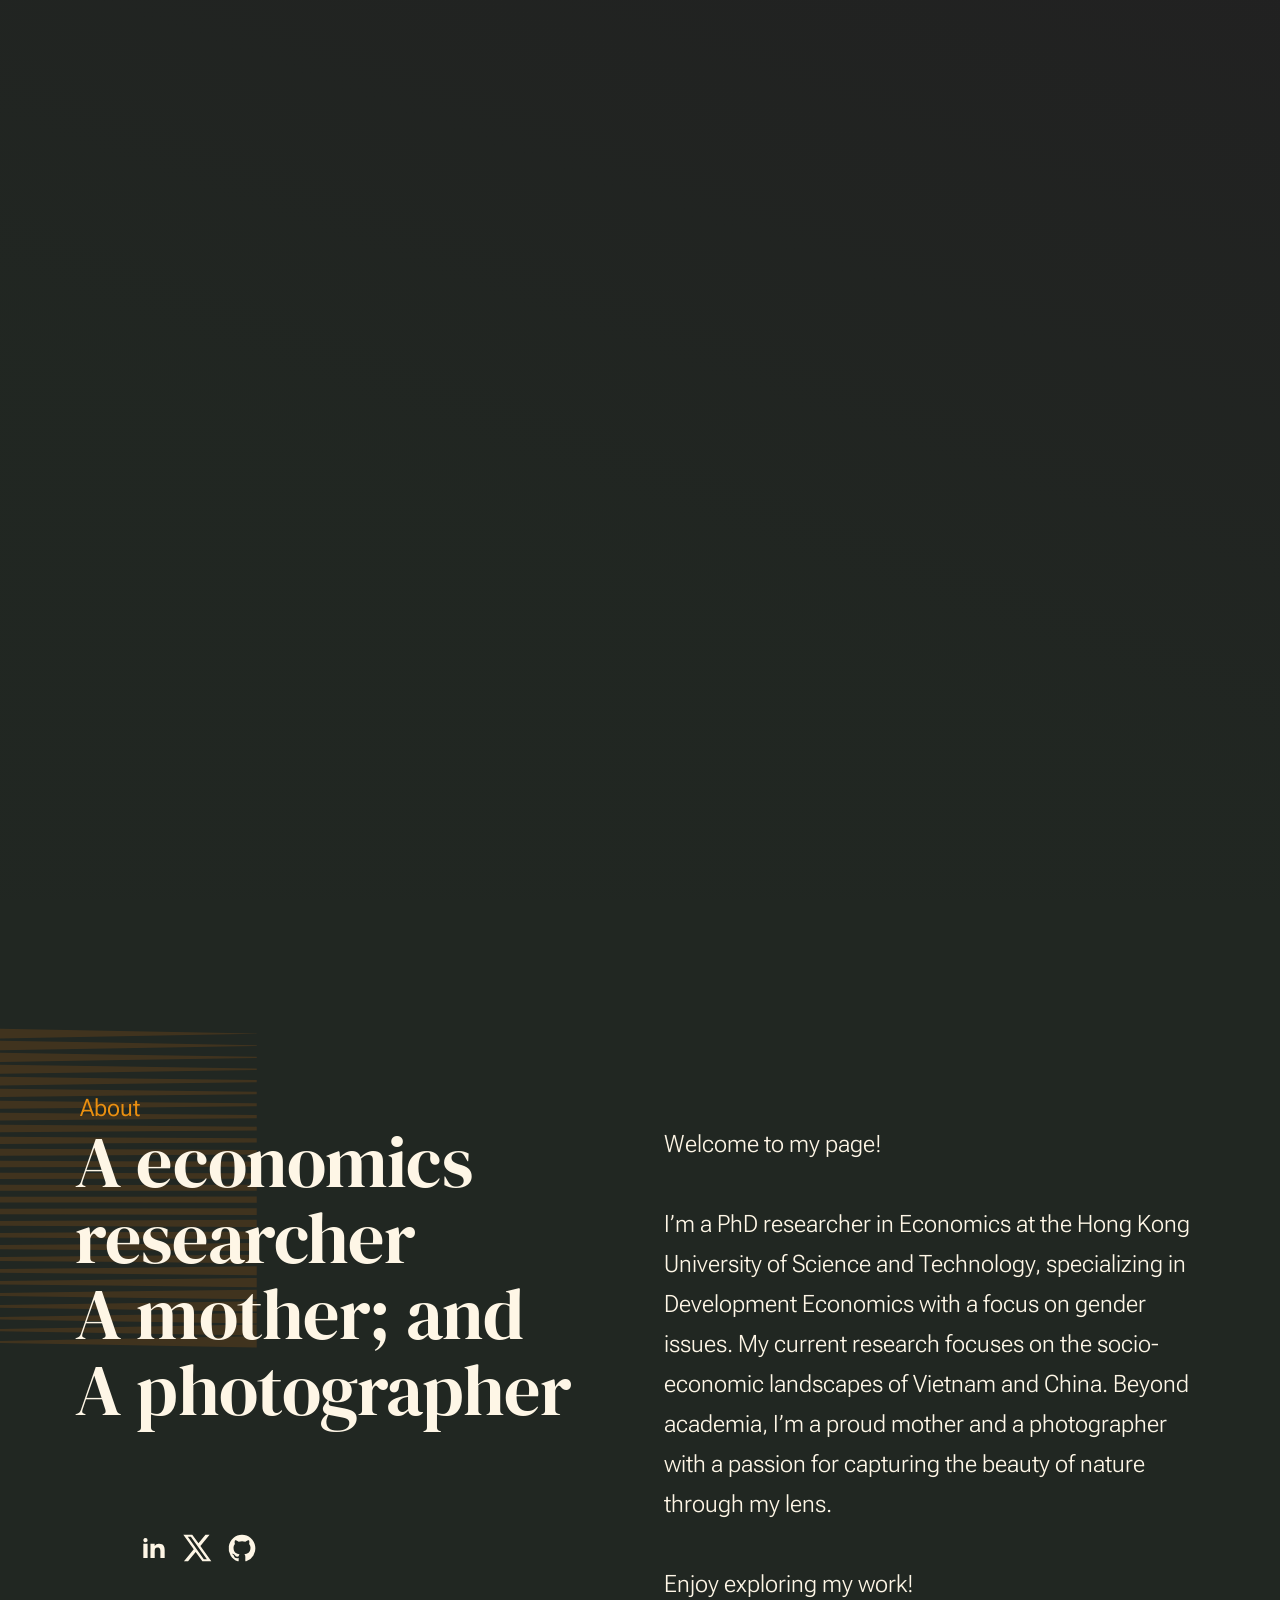
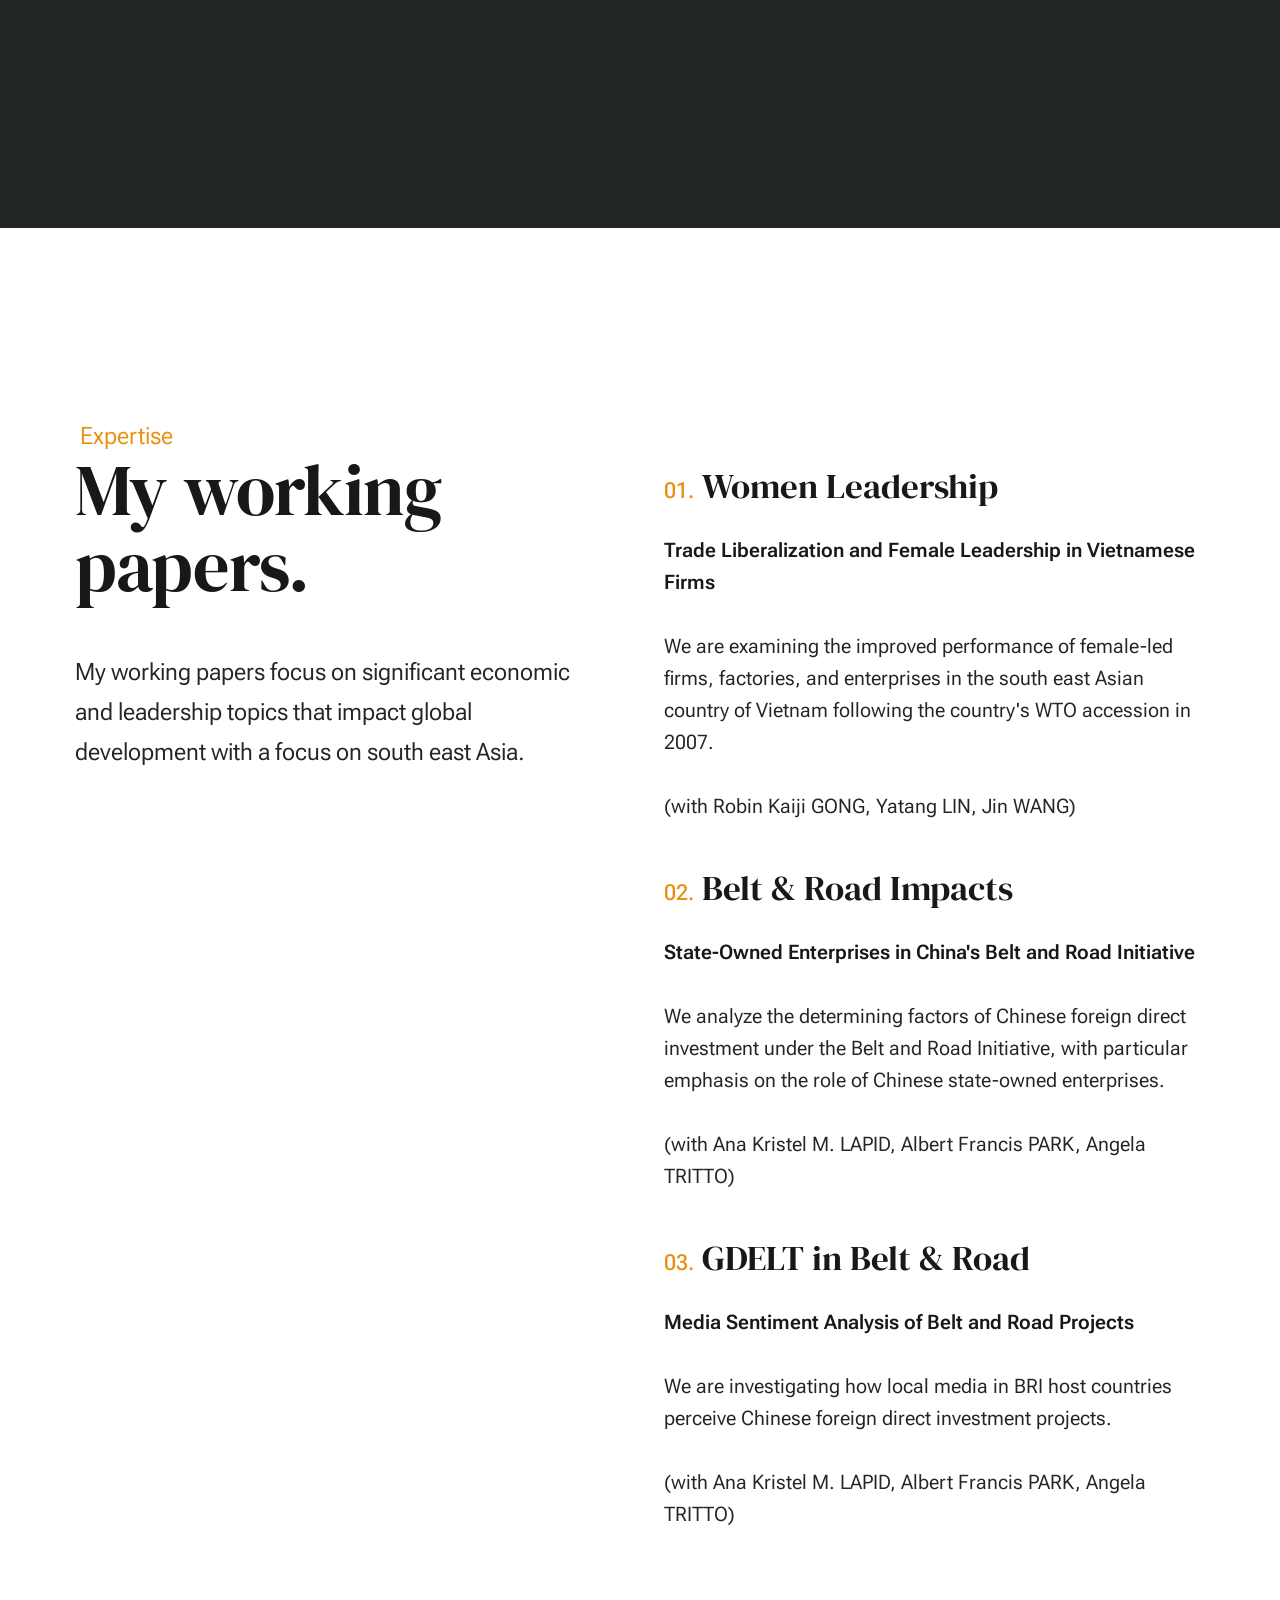
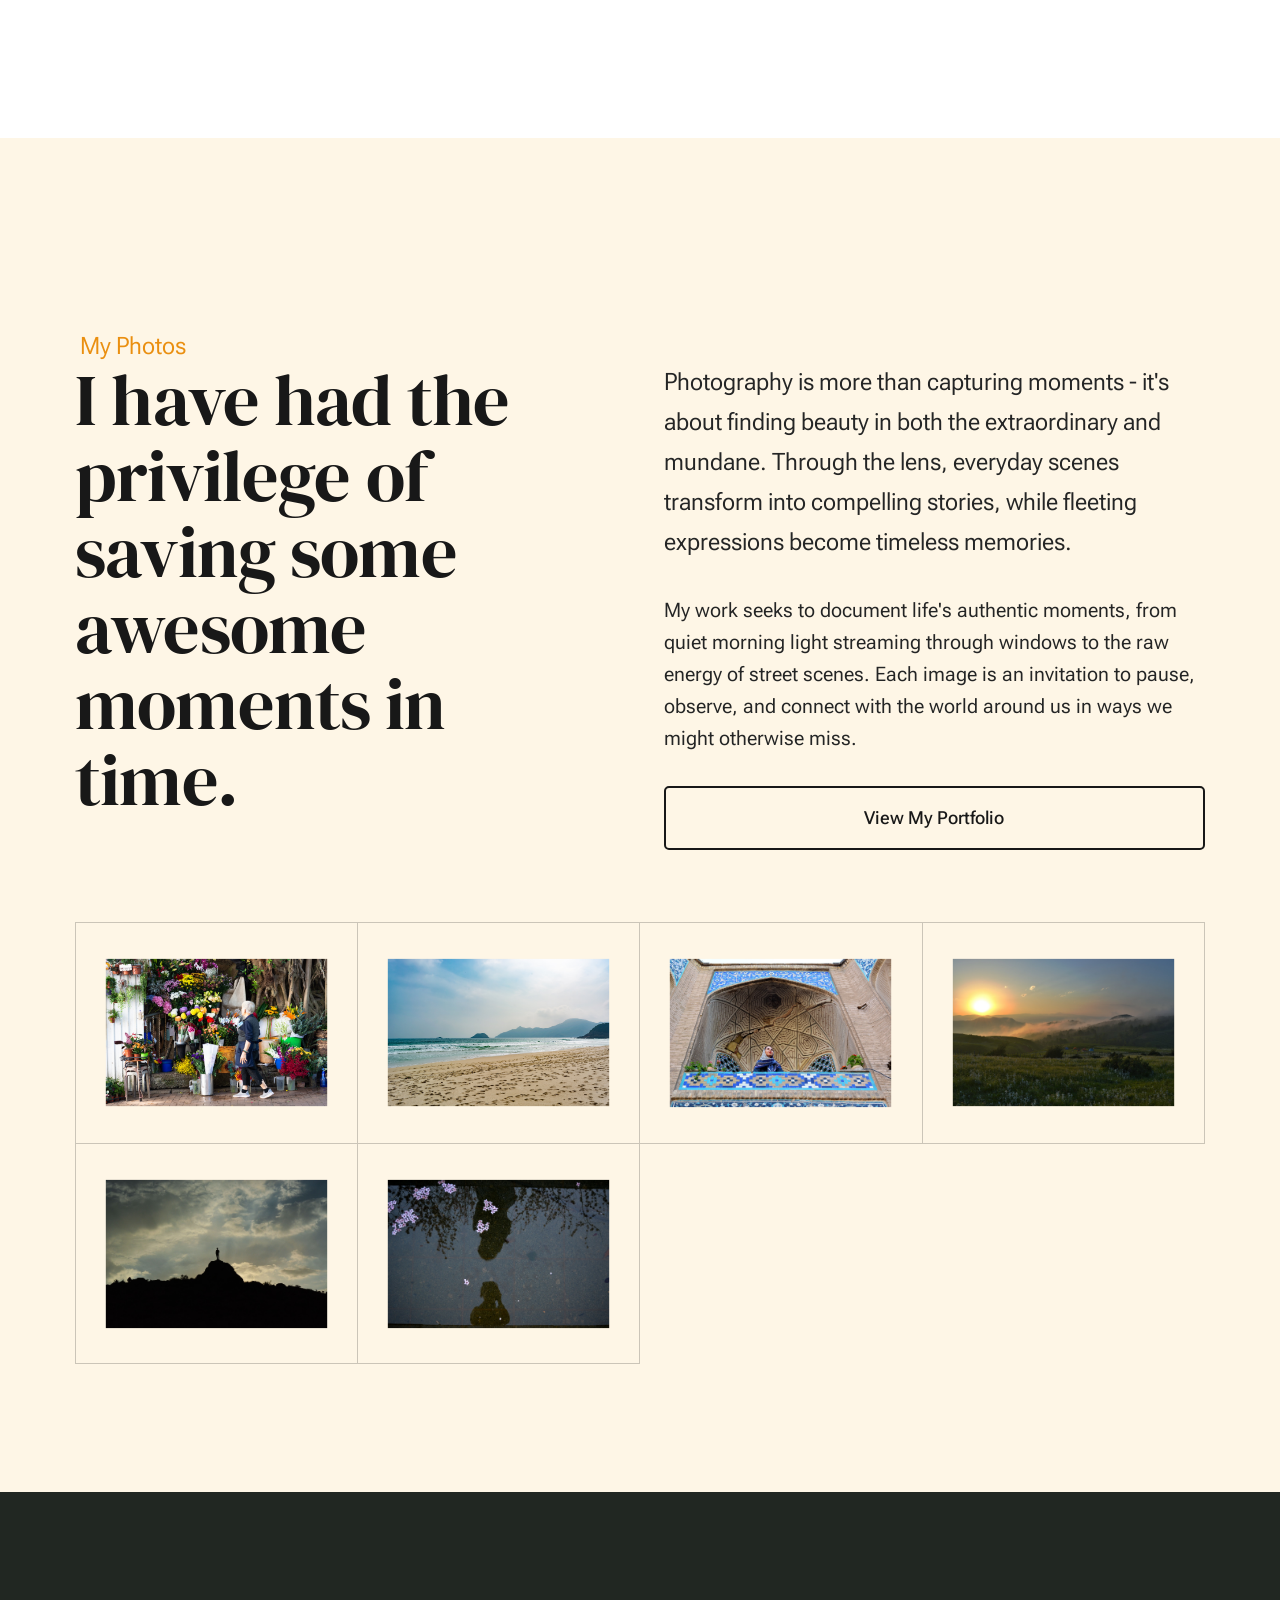
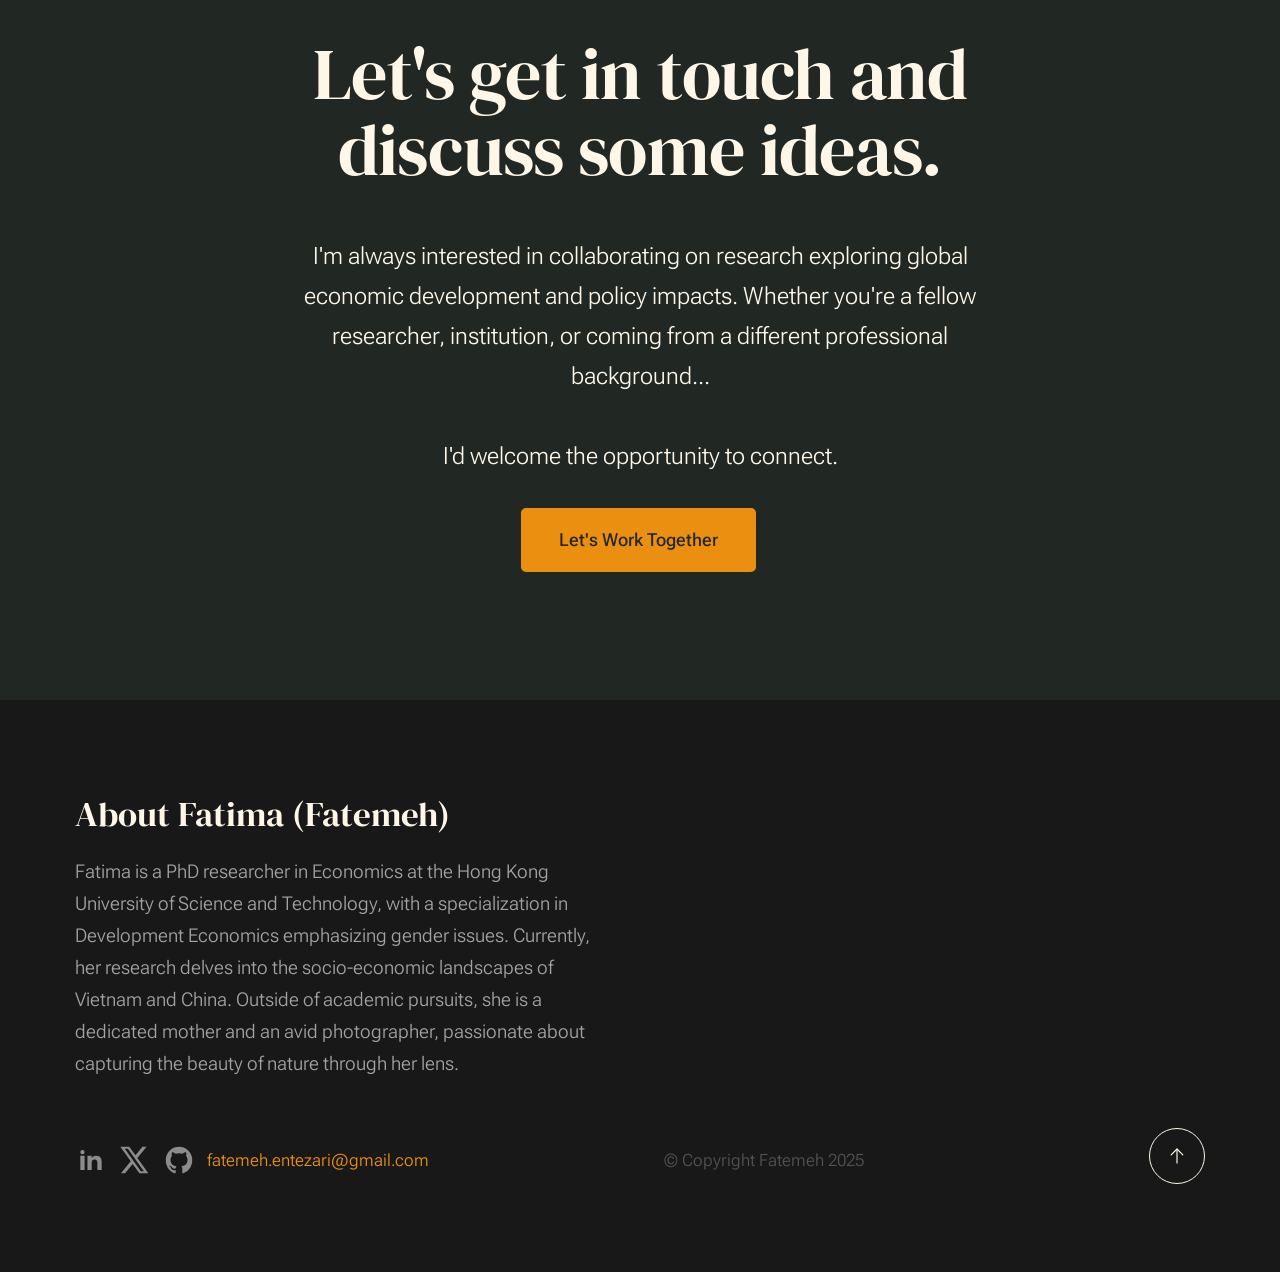
==== commit eda2a9f1: "initial commit after repo fucked up" ====
--- a/index.html
+++ b/index.html
@@ -1,598 +1,646 @@
 <!DOCTYPE html>
-<html lang="en" class="no-js" >
-<head>
-
+<html lang="en" class="no-js">
+  <head>
     <!--- basic page needs
     ================================================== -->
-    <meta charset="utf-8">
-    <meta name="viewport" content="width=device-width, initial-scale=1">
+    <meta charset="utf-8" />
+    <meta name="viewport" content="width=device-width, initial-scale=1" />
     <title>Fatima (Fatemeh)</title>
 
     <script>
-        document.documentElement.classList.remove('no-js');
-        document.documentElement.classList.add('js');
+      document.documentElement.classList.remove("no-js");
+      document.documentElement.classList.add("js");
     </script>
 
     <!-- CSS
     ================================================== -->
-    <link rel="stylesheet" href="css/vendor.css">
-    <link rel="stylesheet" href="css/styles.css">
+    <link rel="stylesheet" href="css/vendor.css" />
+    <link rel="stylesheet" href="css/styles.css" />
 
     <!-- favicons
     ================================================== -->
-    <link rel="apple-touch-icon" sizes="180x180" href="apple-touch-icon.png">
-    <link rel="icon" type="image/png" sizes="32x32" href="favicon-32x32.png">
-    <link rel="icon" type="image/png" sizes="16x16" href="favicon-16x16.png">
-    <link rel="manifest" href="site.webmanifest">
-
-</head>
-
-
-<body id="top">
-
-    
+    <link rel="apple-touch-icon" sizes="180x180" href="apple-touch-icon.png" />
+    <link rel="icon" type="image/png" sizes="32x32" href="favicon-32x32.png" />
+    <link rel="icon" type="image/png" sizes="16x16" href="favicon-16x16.png" />
+    <link rel="manifest" href="site.webmanifest" />
+  </head>
+
+  <body id="top">
     <!-- preloader
     ================================================== -->
     <div id="preloader">
-        <div id="loader" class="dots-fade">
-            <div></div>
-            <div></div>
-            <div></div>
-        </div>
+      <div id="loader" class="dots-fade">
+        <div></div>
+        <div></div>
+        <div></div>
+      </div>
     </div>
-
 
     <!-- page wrap
     ================================================== -->
     <div id="page" class="s-pagewrap ss-home">
-
-
-        <!-- # site header 
+      <!-- # site header 
         ================================================== -->
-        <header class="s-header">
-
-            <div class="row s-header__inner width-sixteen-col">
-
-                <div class="s-header__block">
-                    <div class="s-header__logo">
-                        <a class="logo" href="index.html">
-                            <img src="images/FatimaLogo.png" alt="Homepage">
-                        </a>
-                    </div>
-
-                    <a class="s-header__menu-toggle" href="#0"><span>Menu</span></a>
-                </div> <!-- end s-header__block -->
-
-                <nav class="s-header__nav">
-    
-                    <ul class="s-header__menu-links">
-                        <!-- <li><a href="about.html">About</a></li>
+      <header class="s-header">
+        <div class="row s-header__inner width-sixteen-col">
+          <div class="s-header__block">
+            <div class="s-header__logo">
+              <a class="logo" href="index.html">
+                <img src="images/FatimaLogo.png" alt="Homepage" />
+              </a>
+            </div>
+
+            <a class="s-header__menu-toggle" href="#0"><span>Menu</span></a>
+          </div>
+          <!-- end s-header__block -->
+
+          <nav class="s-header__nav">
+            <ul class="s-header__menu-links">
+              <!-- <li><a href="about.html">About</a></li>
                         <li><a href="services.html">Services</a></li>
                         <li><a href="blog.html">Journal</a></li>
                         <li><a href="contact.html">Contact</a></li> -->
-                    </ul>
-                    <!-- s-header__menu-links -->
-
-                    <div class="s-header__contact">
-                        <a href="mailto:fateme.entezari@gmail.com" target="_blank" class="btn btn--primary s-header__contact-btn">Let's Work Together</a>                        
-                    </div> <!-- s-header__contact -->
-    
-                </nav> <!-- end s-header__nav -->
-
-            </div> <!-- end s-header__inner -->
-
-        </header> <!-- end s-header -->
-
-
-        <!-- # site main content
+            </ul>
+            <!-- s-header__menu-links -->
+
+            <div class="s-header__contact">
+              <a
+                href="mailto:fateme.entezari@gmail.com"
+                target="_blank"
+                class="btn btn--primary s-header__contact-btn"
+                >Contact</a
+              >
+            </div>
+            <!-- s-header__contact -->
+          </nav>
+          <!-- end s-header__nav -->
+        </div>
+        <!-- end s-header__inner -->
+      </header>
+      <!-- end s-header -->
+
+      <!-- # site main content
         ================================================== -->
-        <section id="content" class="s-content">
-
-            <!-- intro
+      <section id="content" class="s-content">
+        <!-- intro
             ----------------------------------------------- -->
-            <section id="intro" class="s-intro">
-
-                <div class="row s-intro__content width-sixteen-col">
-
-                    <div class="column lg-12 s-intro__content-inner grid-block">
-                        
-                        <div class="s-intro__content-text">
-                            <div class="s-intro__content-pretitle text-pretitle">Hello, I'm Fatima (Fatemeh)</div>
-                            <h1 class="s-intro__content-title">
-                            I conduct <br>
-                            applied economics <br>
-                            on developing countries <br>
-                            globally.
-                            </h1>
-                        </div> <!-- s-intro__content-text -->
-
-                        <div class="s-intro__content-media"> 
-                            <div class="s-intro__content-media-inner">                               
-                                <img src="images/intro-bg.jpg" srcset="images/intro-bg.jpg 1x, images/intro-bg@2x.jpg 2x" alt="">
-                                <div class="lines">                               
-                                    <span></span>                                  
-                                </div>
-                            </div>
-                        </div> <!-- s-intro__content-media -->                      
-
-                        <div class="s-intro__scroll-down">
-                            <a href="#about" class="smoothscroll">
-                                <div class="scroll-icon">
-                                    <svg xmlns="http://www.w3.org/2000/svg" viewBox="0 0 24 24" width="36" height="36" fill="none" stroke="#97b34a" stroke-width="1" stroke-linecap="round" stroke-linejoin="round">&lt;!--!  Atomicons Free 1.00 by @atisalab License - https://atomicons.com/license/ (Icons: CC BY 4.0) Copyright 2021 Atomicons --&gt;<polyline points="7 13 12 18 17 13"></polyline><line x1="12" y1="18" x2="12" y2="6"></line></svg>
-                                </div>
-                                <span>Scroll for more</span>
-                            </a>
-                        </div> <!-- s-intro__scroll-down -->
-                        
-                    </div> <!-- s-intro__content-inner -->
-
-                </div> <!-- s-intro__content -->
-
-            </section> <!-- end s-intro -->
-
-            <!-- about
+        <section id="intro" class="s-intro">
+          <div class="row s-intro__content width-sixteen-col">
+            <div class="column lg-12 s-intro__content-inner grid-block">
+              <div class="s-intro__content-text">
+                <div class="s-intro__content-pretitle text-pretitle">
+                  Hello, I'm Fatima (Fatemeh)
+                </div>
+                <h1 class="s-intro__content-title">
+                  I conduct <br />
+                  applied economics <br />
+                  on developing countries <br />
+                  globally.
+                </h1>
+              </div>
+              <!-- s-intro__content-text -->
+
+              <div class="s-intro__content-media">
+                <div class="s-intro__content-media-inner">
+                  <img
+                    src="images/intro-bg.jpg"
+                    srcset="images/intro-bg.jpg 1x, images/intro-bg@2x.jpg 2x"
+                    alt=""
+                  />
+                  <div class="lines">
+                    <span></span>
+                  </div>
+                </div>
+              </div>
+              <!-- s-intro__content-media -->
+
+              <div class="s-intro__scroll-down">
+                <a href="#about" class="smoothscroll">
+                  <div class="scroll-icon">
+                    <svg
+                      xmlns="http://www.w3.org/2000/svg"
+                      viewBox="0 0 24 24"
+                      width="36"
+                      height="36"
+                      fill="none"
+                      stroke="#97b34a"
+                      stroke-width="1"
+                      stroke-linecap="round"
+                      stroke-linejoin="round"
+                    >
+                      &lt;!--! Atomicons Free 1.00 by @atisalab License -
+                      https://atomicons.com/license/ (Icons: CC BY 4.0)
+                      Copyright 2021 Atomicons --&gt;
+                      <polyline points="7 13 12 18 17 13"></polyline>
+                      <line x1="12" y1="18" x2="12" y2="6"></line>
+                    </svg>
+                  </div>
+                  <span>Scroll for more</span>
+                </a>
+              </div>
+              <!-- s-intro__scroll-down -->
+            </div>
+            <!-- s-intro__content-inner -->
+          </div>
+          <!-- s-intro__content -->
+        </section>
+        <!-- end s-intro -->
+
+        <!-- about
             ----------------------------------------------- -->
-            <section id="about" class="s-about target-section">
-
-                <div class="row s-about__content width-sixteen-col">
-                    <div class="column grid-block grid-section-split">
-
-                        <img src="images/geometric_shape.svg" alt="" class="s-about__content-imgbg">
-
-                        <div class="section-header grid-section-split__header">
-                            <div class="text-pretitle">About</div>                           
-                            <h2 class="text-display-title">
-                            A economics researcher <br>
-                            A mother; and <br>
-                            A photographer <br>
-                            </h2>                           
-                        </div> <!-- end section-header -->
-
-                        <div class="s-about__content-main grid-section-split__primary">
-                            <p class="attention-getter">
-                            Welcome to my page! <br><br>
-                            
-                            I’m a PhD researcher in Economics at the Hong Kong University of Science and Technology,
-                            specializing in Development Economics with a focus on gender issues. My current research focuses on
-                            the socio-economic landscapes of Vietnam and China. Beyond academia, I’m a proud mother and a
-                            photographer with a passion for capturing the beauty of nature through my lens. <br><br>
-                            
-                            Enjoy exploring my work!
-                            </p>
-
-                        </div>
-
-                        <div class="s-about__content-btn grid-section-split__bottom">
-                            <!-- <a href="about.html" class="btn btn--stroke u-fullwidth">More About Me</a> -->
-
-                            <ul class="s-about__social social-list">
-                                <li>
-                                    <a href="https://www.linkedin.com/in/fatemeh-entezari-a17193178/" target="_blank">
-                                        <svg class="w-6 h-6 text-gray-800 dark:text-white" aria-hidden="true" xmlns="http://www.w3.org/2000/svg" width="24" height="24" fill="currentColor" viewBox="0 0 24 24">
-                                            <path fill-rule="evenodd" d="M12.51 8.796v1.697a3.738 3.738 0 0 1 3.288-1.684c3.455 0 4.202 2.16 4.202 4.97V19.5h-3.2v-5.072c0-1.21-.244-2.766-2.128-2.766-1.827 0-2.139 1.317-2.139 2.676V19.5h-3.19V8.796h3.168ZM7.2 6.106a1.61 1.61 0 0 1-.988 1.483 1.595 1.595 0 0 1-1.743-.348A1.607 1.607 0 0 1 5.6 4.5a1.601 1.601 0 0 1 1.6 1.606Z" clip-rule="evenodd"/>
-                                            <path d="M7.2 8.809H4V19.5h3.2V8.809Z"/>
-                                        </svg>
-                                        <span class="u-screen-reader-text">LinkedIn</span>
-                                          
-                                    </a>
-                                </li>
-
-                                <li>
-                                    <a href="https://x.com/EntEntezari" target="_blank">
-                                        <svg class="w-6 h-6 text-gray-800 dark:text-white" aria-hidden="true" xmlns="http://www.w3.org/2000/svg" width="24" height="24" fill="currentColor" viewBox="0 0 24 24">
-                                            <path d="M13.795 10.533 20.68 2h-3.073l-5.255 6.517L7.69 2H1l7.806 10.91L1.47 22h3.074l5.705-7.07L15.31 22H22l-8.205-11.467Zm-2.38 2.95L9.97 11.464 4.36 3.627h2.31l4.528 6.317 1.443 2.02 6.018 8.409h-2.31l-4.934-6.89Z"/>
-                                        </svg>
-                                        <span class="u-screen-reader-text">X</span>
-                                        
-                                    </a>
-                                </li>
-
-                                <li>
-                                    <a href="https://github.com/fatemehentezari" target="_blank">
-                                        <svg class="w-6 h-6 text-gray-800 dark:text-white" aria-hidden="true" xmlns="http://www.w3.org/2000/svg" width="24" height="24" fill="currentColor" viewBox="0 0 24 24">
-                                            <path fill-rule="evenodd" d="M12.006 2a9.847 9.847 0 0 0-6.484 2.44 10.32 10.32 0 0 0-3.393 6.17 10.48 10.48 0 0 0 1.317 6.955 10.045 10.045 0 0 0 5.4 4.418c.504.095.683-.223.683-.494 0-.245-.01-1.052-.014-1.908-2.78.62-3.366-1.21-3.366-1.21a2.711 2.711 0 0 0-1.11-1.5c-.907-.637.07-.621.07-.621.317.044.62.163.885.346.266.183.487.426.647.71.135.253.318.476.538.655a2.079 2.079 0 0 0 2.37.196c.045-.52.27-1.006.635-1.37-2.219-.259-4.554-1.138-4.554-5.07a4.022 4.022 0 0 1 1.031-2.75 3.77 3.77 0 0 1 .096-2.713s.839-.275 2.749 1.05a9.26 9.26 0 0 1 5.004 0c1.906-1.325 2.74-1.05 2.74-1.05.37.858.406 1.828.101 2.713a4.017 4.017 0 0 1 1.029 2.75c0 3.939-2.339 4.805-4.564 5.058a2.471 2.471 0 0 1 .679 1.897c0 1.372-.012 2.477-.012 2.814 0 .272.18.592.687.492a10.05 10.05 0 0 0 5.388-4.421 10.473 10.473 0 0 0 1.313-6.948 10.32 10.32 0 0 0-3.39-6.165A9.847 9.847 0 0 0 12.007 2Z" clip-rule="evenodd"/>
-                                        </svg>
-                                        <span class="u-screen-reader-text">GitHub</span>
-                                        
-                                    </a>
-                                </li>
-                                
-                            </ul>
-                        </div>
-                    
-                    </div> <!-- content-inner -->
-                </div>
+        <section id="about" class="s-about target-section">
+          <div class="row s-about__content width-sixteen-col">
+            <div class="column grid-block grid-section-split">
+              <img
+                src="images/geometric_shape.svg"
+                alt=""
+                class="s-about__content-imgbg"
+              />
+
+              <div class="section-header grid-section-split__header">
+                <div class="text-pretitle">About</div>
+                <h2 class="text-display-title">
+                  A economics researcher <br />
+                  A mother; and <br />
+                  A photographer <br />
+                </h2>
+              </div>
+              <!-- end section-header -->
+
+              <div class="s-about__content-main grid-section-split__primary">
+                <p class="attention-getter">
+                  Welcome to my page! <br /><br />
+
+                  I’m a PhD researcher in Economics at the Hong Kong University
+                  of Science and Technology, specializing in Development
+                  Economics with a focus on gender issues. My current research
+                  focuses on the socio-economic landscapes of Vietnam and China.
+                  Beyond academia, I’m a proud mother and a photographer with a
+                  passion for capturing the beauty of nature through my lens.
+                  <br /><br />
+
+                  Enjoy exploring my work!
+                </p>
+              </div>
+
+              <div class="s-about__content-btn grid-section-split__bottom">
+                <!-- <a href="about.html" class="btn btn--stroke u-fullwidth">More About Me</a> -->
+
+                <ul class="s-about__social social-list">
+                  <li>
+                    <a
+                      href="https://www.linkedin.com/in/fatemeh-entezari-a17193178/"
+                      target="_blank"
+                    >
+                      <svg
+                        class="w-6 h-6 text-gray-800 dark:text-white"
+                        aria-hidden="true"
+                        xmlns="http://www.w3.org/2000/svg"
+                        width="24"
+                        height="24"
+                        fill="currentColor"
+                        viewBox="0 0 24 24"
+                      >
+                        <path
+                          fill-rule="evenodd"
+                          d="M12.51 8.796v1.697a3.738 3.738 0 0 1 3.288-1.684c3.455 0 4.202 2.16 4.202 4.97V19.5h-3.2v-5.072c0-1.21-.244-2.766-2.128-2.766-1.827 0-2.139 1.317-2.139 2.676V19.5h-3.19V8.796h3.168ZM7.2 6.106a1.61 1.61 0 0 1-.988 1.483 1.595 1.595 0 0 1-1.743-.348A1.607 1.607 0 0 1 5.6 4.5a1.601 1.601 0 0 1 1.6 1.606Z"
+                          clip-rule="evenodd"
+                        />
+                        <path d="M7.2 8.809H4V19.5h3.2V8.809Z" />
+                      </svg>
+                      <span class="u-screen-reader-text">LinkedIn</span>
+                    </a>
+                  </li>
+
+                  <li>
+                    <a href="https://x.com/EntEntezari" target="_blank">
+                      <svg
+                        class="w-6 h-6 text-gray-800 dark:text-white"
+                        aria-hidden="true"
+                        xmlns="http://www.w3.org/2000/svg"
+                        width="24"
+                        height="24"
+                        fill="currentColor"
+                        viewBox="0 0 24 24"
+                      >
+                        <path
+                          d="M13.795 10.533 20.68 2h-3.073l-5.255 6.517L7.69 2H1l7.806 10.91L1.47 22h3.074l5.705-7.07L15.31 22H22l-8.205-11.467Zm-2.38 2.95L9.97 11.464 4.36 3.627h2.31l4.528 6.317 1.443 2.02 6.018 8.409h-2.31l-4.934-6.89Z"
+                        />
+                      </svg>
+                      <span class="u-screen-reader-text">X</span>
+                    </a>
+                  </li>
+
+                  <li>
+                    <a
+                      href="https://github.com/fatemehentezari"
+                      target="_blank"
+                    >
+                      <svg
+                        class="w-6 h-6 text-gray-800 dark:text-white"
+                        aria-hidden="true"
+                        xmlns="http://www.w3.org/2000/svg"
+                        width="24"
+                        height="24"
+                        fill="currentColor"
+                        viewBox="0 0 24 24"
+                      >
+                        <path
+                          fill-rule="evenodd"
+                          d="M12.006 2a9.847 9.847 0 0 0-6.484 2.44 10.32 10.32 0 0 0-3.393 6.17 10.48 10.48 0 0 0 1.317 6.955 10.045 10.045 0 0 0 5.4 4.418c.504.095.683-.223.683-.494 0-.245-.01-1.052-.014-1.908-2.78.62-3.366-1.21-3.366-1.21a2.711 2.711 0 0 0-1.11-1.5c-.907-.637.07-.621.07-.621.317.044.62.163.885.346.266.183.487.426.647.71.135.253.318.476.538.655a2.079 2.079 0 0 0 2.37.196c.045-.52.27-1.006.635-1.37-2.219-.259-4.554-1.138-4.554-5.07a4.022 4.022 0 0 1 1.031-2.75 3.77 3.77 0 0 1 .096-2.713s.839-.275 2.749 1.05a9.26 9.26 0 0 1 5.004 0c1.906-1.325 2.74-1.05 2.74-1.05.37.858.406 1.828.101 2.713a4.017 4.017 0 0 1 1.029 2.75c0 3.939-2.339 4.805-4.564 5.058a2.471 2.471 0 0 1 .679 1.897c0 1.372-.012 2.477-.012 2.814 0 .272.18.592.687.492a10.05 10.05 0 0 0 5.388-4.421 10.473 10.473 0 0 0 1.313-6.948 10.32 10.32 0 0 0-3.39-6.165A9.847 9.847 0 0 0 12.007 2Z"
+                          clip-rule="evenodd"
+                        />
+                      </svg>
+                      <span class="u-screen-reader-text">GitHub</span>
+                    </a>
+                  </li>
+                </ul>
                 
-            </section> <!-- end s-about -->
-
-            <!-- expertise
+              </div>
+            </div>
+            <!-- content-inner -->
+          </div>
+        </section>
+        <!-- end s-about -->
+
+        <!-- expertise
             ----------------------------------------------- -->
-            <section id="expertise" class="s-expertise">
-
-                <div class="row s-expertise__content width-sixteen-col">
-                    <div class="column xl-12 grid-block grid-section-split">
-
-                        <div class="section-header grid-section-split__header">
-                            <div class="text-pretitle">Expertise</div>                           
-                            <h2 class="text-display-title">
-                            My working papers.
-                            </h2>     
-                            
-                            <p class="lead">
-                                My working papers focus on significant economic and leadership topics that impact global development with
-                                a focus on south east Asia.
-                            </p>
-                        </div> <!-- end section-header -->
-
-                        <div class="s-expertise__content-main grid-section-split__primary">
-
-                            <div class="grid-list-items list-items show-ctr">
-                                <div class="grid-list-items__item list-items__item">
-                                    <div class="grid-list-items__title list-items__item-header">
-                                        <h3 class="list-items__item-title">Women Leadership</h3>
-                                    </div>
-                                    <div class="grid-list-items__text list-items__item-text">
-                                        <p>
-                                            <b>Trade Liberalization and Female Leadership in Vietnamese Firms</b> <br/><br/>
-
-                                            We are examining the improved performance of female-led firms, factories,
-                                            and enterprises in the south east Asian country of
-                                            Vietnam following the country's WTO accession in 2007.<br/><br/>
-
-                                            (with Robin Kaiji GONG, Yatang LIN, Jin WANG)
-                                        </p>
-                                    </div>
-                                </div> <!-- list-item -->
-                                <div class="grid-list-items__item list-items__item">
-                                    <div class="grid-list-items__title list-items__item-header">
-                                        <h3 class="list-items__item-title">Belt & Road Impacts</h3>
-                                    </div>
-                                    <div class="grid-list-items__text list-items__item-text">
-                                        <p>
-                                            <b>State-Owned Enterprises in China's Belt and Road Initiative</b> <br/><br/>
-
-                                            We analyze the determining factors of Chinese foreign direct investment under
-                                            the Belt and Road Initiative, with particular emphasis on the role of
-                                            Chinese state-owned enterprises. <br/><br/>
-
-                                            (with Ana Kristel M. LAPID, Albert Francis PARK, Angela TRITTO)
-                                        </p>
-                                    </div>
-                                </div> <!-- list-expertise__item -->
-                                <div class="grid-list-items__item list-items__item">
-                                    <div class="grid-list-items__title list-items__item-header">
-                                        <h3 class="list-items__item-title">GDELT in Belt & Road</h3>
-                                    </div>
-                                    <div class="grid-list-items__text list-items__item-text">
-                                        <p>
-                                            <b>Media Sentiment Analysis of Belt and Road Projects</b> <br/><br/>
-
-                                            We are investigating how local media in BRI host countries perceive Chinese
-                                            foreign direct investment projects. <br/><br/>
-
-
-                                            (with Ana Kristel M. LAPID, Albert Francis PARK, Angela TRITTO)
-                                            
-                                        </p>
-                                    </div>
-                                </div>
-
-                            </div> <!-- grid-list-items -->
-                        </div> <!-- end s-expertise__content-main -->
-
-                        <!-- <div class="s-expertise__content-btn grid-section-split__bottom">
+        <section id="expertise" class="s-expertise">
+          <div class="row s-expertise__content width-sixteen-col">
+            <div class="column xl-12 grid-block grid-section-split">
+              <div class="section-header grid-section-split__header">
+                <div class="text-pretitle">Expertise</div>
+                <h2 class="text-display-title">My working papers.</h2>
+
+                <p class="lead">
+                  My working papers focus on significant economic and leadership
+                  topics that impact global development with a focus on south
+                  east Asia.
+                </p>
+              </div>
+              <!-- end section-header -->
+
+              <div
+                class="s-expertise__content-main grid-section-split__primary"
+              >
+                <div class="grid-list-items list-items show-ctr">
+                  <div class="grid-list-items__item list-items__item">
+                    <div class="grid-list-items__title list-items__item-header">
+                      <h3 class="list-items__item-title">Women Leadership</h3>
+                    </div>
+                    <div class="grid-list-items__text list-items__item-text">
+                      <p>
+                        <b
+                          >Trade Liberalization and Female Leadership in
+                          Vietnamese Firms</b
+                        >
+                        <br /><br />
+
+                        We are examining the improved performance of female-led
+                        firms, factories, and enterprises in the south east
+                        Asian country of Vietnam following the country's WTO
+                        accession in 2007.<br /><br />
+
+                        (with Robin Kaiji GONG, Yatang LIN, Jin WANG)
+                      </p>
+                    </div>
+                  </div>
+                  <!-- list-item -->
+                  <div class="grid-list-items__item list-items__item">
+                    <div class="grid-list-items__title list-items__item-header">
+                      <h3 class="list-items__item-title">
+                        Belt & Road Impacts
+                      </h3>
+                    </div>
+                    <div class="grid-list-items__text list-items__item-text">
+                      <p>
+                        <b
+                          >State-Owned Enterprises in China's Belt and Road
+                          Initiative</b
+                        >
+                        <br /><br />
+
+                        We analyze the determining factors of Chinese foreign
+                        direct investment under the Belt and Road Initiative,
+                        with particular emphasis on the role of Chinese
+                        state-owned enterprises. <br /><br />
+
+                        (with Ana Kristel M. LAPID, Albert Francis PARK, Angela
+                        TRITTO)
+                      </p>
+                    </div>
+                  </div>
+                  <!-- list-expertise__item -->
+                  <div class="grid-list-items__item list-items__item">
+                    <div class="grid-list-items__title list-items__item-header">
+                      <h3 class="list-items__item-title">
+                        GDELT in Belt & Road
+                      </h3>
+                    </div>
+                    <div class="grid-list-items__text list-items__item-text">
+                      <p>
+                        <b
+                          >Media Sentiment Analysis of Belt and Road Projects</b
+                        >
+                        <br /><br />
+
+                        We are investigating how local media in BRI host
+                        countries perceive Chinese foreign direct investment
+                        projects. <br /><br />
+
+                        (with Ana Kristel M. LAPID, Albert Francis PARK, Angela
+                        TRITTO)
+                      </p>
+                    </div>
+                  </div>
+                </div>
+                <!-- grid-list-items -->
+              </div>
+              <!-- end s-expertise__content-main -->
+
+              <!-- <div class="s-expertise__content-btn grid-section-split__bottom">
                             <a href="services.html" class="btn btn--stroke u-fullwidth">View All Services</a>
                         </div> -->
-                        <!-- end s-about__content-btn -->
-
-                    </div> <!-- end grid-block-->
-                </div> <!-- end s-expertise__content -->
-
-            </section> <!-- end s-expertise -->
-
-            <!-- clients
+              <!-- end s-about__content-btn -->
+            </div>
+            <!-- end grid-block-->
+          </div>
+          <!-- end s-expertise__content -->
+        </section>
+        <!-- end s-expertise -->
+
+        <!-- clients
             ----------------------------------------------- -->
-            <section id="clients" class="s-clients">          
-
-                <div class="row s-clients__content-block width-sixteen-col">
-                    <div class="column xl-12 grid-block grid-section-split">
-                    
-                        <div class="section-header grid-section-split__header">
-                            <div class="text-pretitle">My Photos</div>                           
-                            <h2 class="text-display-title">
-                            I have had the privilege of saving some awesome moments in time.
-                            </h2>       
-                        </div> <!-- end section-header -->
-                    
-                        <div class="grid-section-split__primary">
-                            <p class="lead">
-                                Photography is more than capturing moments - it's about finding beauty in both
-                                the extraordinary and mundane. Through the lens, everyday scenes transform into
-                                compelling stories, while fleeting expressions become timeless memories.
-                            </p>   
-
-                            <p>
-                                My work seeks to document life's authentic moments, from quiet morning light streaming
-                                through windows to the raw energy of street scenes. Each image is an invitation
-                                to pause, observe, and connect with the world around us in ways we might otherwise miss.
-                            </p>
-
-                            <div class="s-expertise__content-btn grid-section-split__bottom">
-                                <a href="https://500px.com/p/entezarifateme" target="_blank" class="btn btn--stroke u-fullwidth">
-                                    View My Portfolio
-                                </a>
-                            </div>
-                        </div> <!-- end grid-section-split__primary -->
-                    
-                    </div> <!-- end column -->
-                </div> <!-- end row -->
-
-                <div class="row s-clients__content-block width-sixteen-col">
-                    <div class="column col-3">
-                    
-                        <div class="clients-list">
-                        
-                            <div class="clients-list__item">
-                                <a href="https://500px.com/photo/1103263576/flowers-lady-by-fatemeh-entezari" target="_blank">
-                                    <img src="imagesPortfolio/FlowersLady.jpg" alt="">
-                                </a>
-                            </div>
-                            
-                            <div class="clients-list__item">
-                                <a href="https://500px.com/photo/1103263721/hamtin-by-fatemeh-entezari" target="_blank">
-                                    <img src="imagesPortfolio/HamTin.jpg" alt="">
-                                </a>
-                            </div>
-
-
-                            <div class="clients-list__item">
-                                <a href="https://500px.com/photo/1103262492/kerman-city-by-fatemeh-entezari" target="_blank">
-                                    <img src="imagesPortfolio/Kerman.jpg" alt="">
-                                </a>
-                            </div>
-
-
-                            <div class="clients-list__item">
-                                <a href="https://500px.com/p/entezarifateme" target="_blank">
-                                    <img src="imagesPortfolio/Gilan.jpg" alt="">
-                                </a>
-                            </div>
-
-                            <div class="clients-list__item">
-                                <a href="https://500px.com/photo/1103262829/oshtorankuh-by-fatemeh-entezari" target="_blank">
-                                    <img src="imagesPortfolio/Oshtoran.jpg" alt="">
-                                </a>
-                            </div>
-
-                            <div class="clients-list__item">
-                                <a href="https://500px.com/photo/207164005/friends-reflection-by-fatemeh-entezari" target="_blank">
-                                    <img src="imagesPortfolio/Reflection.jpg" alt="">
-                                </a>
-                            </div>
-
-                        </div> <!-- end clients-list -->
-
-                    </div> <!-- end column -->
-                </div> <!-- end row -->
-
-            </section> <!-- end s-clients -->            
-
-        </section> <!-- s-content-->
-
-        <!-- # cta
+        <section id="clients" class="s-clients">
+          <div class="row s-clients__content-block width-sixteen-col">
+            <div class="column xl-12 grid-block grid-section-split">
+              <div class="section-header grid-section-split__header">
+                <div class="text-pretitle">My Photos</div>
+                <h2 class="text-display-title">
+                  I have had the privilege of saving some awesome moments in
+                  time.
+                </h2>
+              </div>
+              <!-- end section-header -->
+
+              <div class="grid-section-split__primary">
+                <p class="lead">
+                  Photography is more than capturing moments - it's about
+                  finding beauty in both the extraordinary and mundane. Through
+                  the lens, everyday scenes transform into compelling stories,
+                  while fleeting expressions become timeless memories.
+                </p>
+
+                <p>
+                  My work seeks to document life's authentic moments, from quiet
+                  morning light streaming through windows to the raw energy of
+                  street scenes. Each image is an invitation to pause, observe,
+                  and connect with the world around us in ways we might
+                  otherwise miss.
+                </p>
+
+                <div
+                  class="s-expertise__content-btn grid-section-split__bottom"
+                >
+                  <a
+                    href="https://500px.com/p/entezarifateme"
+                    target="_blank"
+                    class="btn btn--stroke u-fullwidth"
+                  >
+                    View My Portfolio
+                  </a>
+                </div>
+              </div>
+              <!-- end grid-section-split__primary -->
+            </div>
+            <!-- end column -->
+          </div>
+          <!-- end row -->
+
+          <div class="row s-clients__content-block width-sixteen-col">
+            <div class="column col-3">
+              <div class="clients-list">
+                <div class="clients-list__item">
+                  <a
+                    href="https://500px.com/photo/1103263576/flowers-lady-by-fatemeh-entezari"
+                    target="_blank"
+                  >
+                    <img src="imagesPortfolio/FlowersLady.jpg" alt="" />
+                  </a>
+                </div>
+
+                <div class="clients-list__item">
+                  <a
+                    href="https://500px.com/photo/1103263721/hamtin-by-fatemeh-entezari"
+                    target="_blank"
+                  >
+                    <img src="imagesPortfolio/HamTin.jpg" alt="" />
+                  </a>
+                </div>
+
+                <div class="clients-list__item">
+                  <a
+                    href="https://500px.com/photo/1103262492/kerman-city-by-fatemeh-entezari"
+                    target="_blank"
+                  >
+                    <img src="imagesPortfolio/Kerman.jpg" alt="" />
+                  </a>
+                </div>
+
+                <div class="clients-list__item">
+                  <a href="https://500px.com/p/entezarifateme" target="_blank">
+                    <img src="imagesPortfolio/Gilan.jpg" alt="" />
+                  </a>
+                </div>
+
+                <div class="clients-list__item">
+                  <a
+                    href="https://500px.com/photo/1103262829/oshtorankuh-by-fatemeh-entezari"
+                    target="_blank"
+                  >
+                    <img src="imagesPortfolio/Oshtoran.jpg" alt="" />
+                  </a>
+                </div>
+
+                <div class="clients-list__item">
+                  <a
+                    href="https://500px.com/photo/207164005/friends-reflection-by-fatemeh-entezari"
+                    target="_blank"
+                  >
+                    <img src="imagesPortfolio/Reflection.jpg" alt="" />
+                  </a>
+                </div>
+              </div>
+              <!-- end clients-list -->
+            </div>
+            <!-- end column -->
+          </div>
+          <!-- end row -->
+        </section>
+        <!-- end s-clients -->
+      </section>
+      <!-- s-content-->
+
+      <!-- # cta
         ================================================== -->
-        <section id="cta" class="s-cta">
-
-            <div class="row row-x-center text-center">
-                <div class="column xl-8 lg-12">
-
-                    <div class="s-cta__content">
-                        <h2 class="text-display-title">
-                        Let's get in touch and discuss some ideas.
-                        </h2>
-                        <p class="lead">
-                            I'm always interested in collaborating on research exploring global economic development
-                            and policy impacts. Whether you're a fellow researcher, institution, or coming from a
-                            different professional background... <br/><br/>
-                            
-                            I'd welcome the opportunity to connect.
-                        </p>
-                        <a href="mailto:fateme.entezari@gmail.com" target="_blank" class="btn btn--primary">Let's Work Together</a>
-                    </div>
-
-                </div>
-            </div>
-
-        </section> <!-- end s-cta -->
-
-        <!-- # journal
+      <section id="cta" class="s-cta">
+        <div class="row row-x-center text-center">
+          <div class="column xl-8 lg-12">
+            <div class="s-cta__content">
+              <h2 class="text-display-title">
+                Let's get in touch and discuss some ideas.
+              </h2>
+              <p class="lead">
+                I'm always interested in collaborating on research exploring
+                global economic development and policy impacts. Whether you're a
+                fellow researcher, institution, or coming from a different
+                professional background... <br /><br />
+
+                I'd welcome the opportunity to connect.
+              </p>
+              <a
+                href="mailto:fateme.entezari@gmail.com"
+                target="_blank"
+                class="btn btn--primary"
+                >Let's Work Together</a
+              >
+            </div>
+          </div>
+        </div>
+      </section>
+      <!-- end s-cta -->
+
+      <!-- # footer 
         ================================================== -->
-        <!-- <section id="journal" class="s-journal">
-
-            <div class="row s-journal__content width-sixteen-col">
-                <div class="column xl-12 grid-block">
-
-                    <div class="grid-full section-header text-center">
-                        <div class="text-pretitle">Recent Articles</div>                           
-                        <h2 class="text-display-title">
-                        Latest articles from my blog.
-                        </h2>  
-                    </div>
-
-                    <div class="grid-full s-journal__content-main grid-list-items">
-
-                        <div class="grid-list-items__item blog-card">
-                            <div class="blog-card__header">
-                                <div class="blog-card__cat-links">
-                                    <a href="https://www.dreamhost.com/r.cgi?287326">Sponsored</a>
-                                </div>
-                                <h3 class="blog-card__title"><a href="https://www.dreamhost.com/r.cgi?287326">Need Web Hosting for Your Websites?</a></h3>
-                            </div>
-                            <div class="blog-card__text">
-                                <p>
-                                Need hosting for your website? We would highly recommend <a href="https://www.dreamhost.com/r.cgi?287326">DreamHost</a>.
-                                Enjoy 100% in-house support, guaranteed performance and uptime, 1-click installs, and a super-intuitive control 
-                                panel to make managing your websites and projects easy. <a href="https://www.dreamhost.com/r.cgi?287326">Sign up</a> now to get started.
-                                </p>
-                            </div>
-                        </div>
-                        <div class="grid-list-items__item blog-card">
-                            <div class="blog-card__header">
-                                <div class="blog-card__cat-links">
-                                    <a href="blog.html">Productivity</a>
-                                </div>
-                                <h3 class="blog-card__title"><a href="single.html">5 Marketing Productivity Apps for Your Team</a></h3>
-                            </div>
-                            <div class="blog-card__text">
-                                <p>
-                                Rerum quam quos. Quibusdam quis autem voluptatibus earum vel ex error ea magni. Aut asperiores 
-                                sit mollitia. Rem neque et voluptatem eos quia sed eligendi et. Eaque velit eligendi ut 
-                                magnam. Cumque ducimus laborum doloribus facere maxime vel earum quidem enim suscipit.
-                                </p>
-                            </div>
-                        </div>
-                        <div class="grid-list-items__item blog-card">
-                            <div class="blog-card__header">
-                                <div class="blog-card__cat-links">
-                                    <a href="blog.html">SEO</a>
-                                </div>
-                                <h3 class="blog-card__title"><a href="single.html">7 SEO Factors to Consider for Better Website Ranking</a></h3>
-                            </div>
-                            <div class="blog-card__text">
-                                <p>
-                                Quibusdam quis autem voluptatibus earum vel ex error ea magni. Rerum quam quos. Aut asperiores 
-                                sit mollitia. Rem neque et voluptatem eos quia sed eligendi et. Eaque velit eligendi ut 
-                                magnam. Cumque ducimus laborum doloribus facere maxime vel earum quidem enim suscipit.
-                                </p>
-                            </div>
-                        </div>
-                        <div class="grid-list-items__item blog-card">
-                            <div class="blog-card__header">
-                                <div class="blog-card__cat-links">
-                                    <a href="blog.html">Productivity</a>
-                                </div>
-                                <h3 class="blog-card__title"><a href="single.html">5 Effective Web Design Principles</a></h3>
-                            </div>
-                            <div class="blog-card__text">
-                                <p>
-                                Lorem ipsum dolor sit amet consectetur, adipisicing elit. Rerum ullam et laborum aperiam. 
-                                Dignissimos quae voluptatibus ullam esse sapiente fugiat, rerum labore cupiditate obcaecati 
-                                dolore necessitatibus id magni rem officia dolor nam sit laudantium. Quo eaque eveniet quibusdam unde. 
-                                </p>
-                            </div>
-                        </div>
-
-                    </div>
-
-                </div>
-            </div>
-
-        </section>  -->
-        <!-- end s-journal -->
-
-
-        <!-- # footer 
-        ================================================== -->
-        <footer class="s-footer">
-            <div class="row s-footer__content">
-                <div class="column xl-6 lg-6 md-12 s-footer__block s-footer__about">                    
-                    <h3>About Fatima (Fatemeh)</h3>
-                    <p>
-                        Fatima is a PhD researcher in Economics at the Hong Kong University of Science and Technology,
-                        with a specialization in Development Economics emphasizing gender issues.
-                        Currently, her research delves into the socio-economic landscapes of
-                        Vietnam and China. Outside of academic pursuits, she is a dedicated
-                        mother and an avid photographer, passionate about capturing the beauty
-                        of nature through her lens.
-                    </p>               
-                </div>                
-                <!-- <div class="column xl-3 lg-6 md-12 s-footer__block s-footer__site-links">
-                    <h3>Site Links</h3>
-                    <ul class="link-list">
-                        <li><a href="index.html">Home</a></li>
-                        <li><a href="services.html">Services</a></li>
-                        <li><a href="blog.html">Journal</a></li>
-                        <li><a href="about.html">About</a></li>
-                        <li><a href="contact.html">Contact</a></li>
-                        <li><a href="https://www.dreamhost.com/r.cgi?287326">DreamHost</a></li>
-                    </ul>
-                </div> -->
-                <!-- <div class="column xl-3 lg-6 md-12 tab-12 s-footer__block s-footer__newsletter">
-                    <h3>Newsletter</h3>
-
-                    <p>
-                    Lorem ipsum dolor sit amet consectetur, adipisicing elit. Facere ratione dignissimos.
-                    </p>
-
-                    <div class="subscribe-form">
-                        <form id="mc-form" class="mc-form">
-                            <input type="email" name="EMAIL" id="mce-EMAIL" class="u-fullwidth text-center" placeholder="Your Email Address" title="The domain portion of the email address is invalid (the portion after the @)." pattern="^([^\x00-\x20\x22\x28\x29\x2c\x2e\x3a-\x3c\x3e\x40\x5b-\x5d\x7f-\xff]+|\x22([^\x0d\x22\x5c\x80-\xff]|\x5c[\x00-\x7f])*\x22)(\x2e([^\x00-\x20\x22\x28\x29\x2c\x2e\x3a-\x3c\x3e\x40\x5b-\x5d\x7f-\xff]+|\x22([^\x0d\x22\x5c\x80-\xff]|\x5c[\x00-\x7f])*\x22))*\x40([^\x00-\x20\x22\x28\x29\x2c\x2e\x3a-\x3c\x3e\x40\x5b-\x5d\x7f-\xff]+|\x5b([^\x0d\x5b-\x5d\x80-\xff]|\x5c[\x00-\x7f])*\x5d)(\x2e([^\x00-\x20\x22\x28\x29\x2c\x2e\x3a-\x3c\x3e\x40\x5b-\x5d\x7f-\xff]+|\x5b([^\x0d\x5b-\x5d\x80-\xff]|\x5c[\x00-\x7f])*\x5d))*(\.\w{2,})+$" required>
-                            <input type="submit" name="subscribe" value="Subscribe" class="btn btn--primary btn--small u-fullwidth">
-                            <div class="mc-status"></div>
-                        </form>
-                    </div>
-                </div> -->
-            </div>    
-            
-            <div class="row s-footer__bottom">
-                <div class="column xl-6 lg-12">
-
-                    <ul class="s-footer__social social-list">
-                        <li>
-                            <a href="https://www.linkedin.com/in/fatemeh-entezari-a17193178/" target="_blank">
-                                <svg class="w-6 h-6 text-gray-800 dark:text-white" aria-hidden="true" xmlns="http://www.w3.org/2000/svg" width="24" height="24" fill="currentColor" viewBox="0 0 24 24">
-                                    <path fill-rule="evenodd" d="M12.51 8.796v1.697a3.738 3.738 0 0 1 3.288-1.684c3.455 0 4.202 2.16 4.202 4.97V19.5h-3.2v-5.072c0-1.21-.244-2.766-2.128-2.766-1.827 0-2.139 1.317-2.139 2.676V19.5h-3.19V8.796h3.168ZM7.2 6.106a1.61 1.61 0 0 1-.988 1.483 1.595 1.595 0 0 1-1.743-.348A1.607 1.607 0 0 1 5.6 4.5a1.601 1.601 0 0 1 1.6 1.606Z" clip-rule="evenodd"/>
-                                    <path d="M7.2 8.809H4V19.5h3.2V8.809Z"/>
-                                </svg>
-                                <span class="u-screen-reader-text">LinkedIn</span>
-                                  
-                            </a>
-                        </li>
-
-                        <li>
-                            <a href="https://x.com/EntEntezari" target="_blank">
-                                <svg class="w-6 h-6 text-gray-800 dark:text-white" aria-hidden="true" xmlns="http://www.w3.org/2000/svg" width="24" height="24" fill="currentColor" viewBox="0 0 24 24">
-                                    <path d="M13.795 10.533 20.68 2h-3.073l-5.255 6.517L7.69 2H1l7.806 10.91L1.47 22h3.074l5.705-7.07L15.31 22H22l-8.205-11.467Zm-2.38 2.95L9.97 11.464 4.36 3.627h2.31l4.528 6.317 1.443 2.02 6.018 8.409h-2.31l-4.934-6.89Z"/>
-                                </svg>
-                                <span class="u-screen-reader-text">X</span>
-                                
-                            </a>
-                        </li>
-
-                        <li>
-                            <a href="https://github.com/fatemehentezari" target="_blank">
-                                <svg class="w-6 h-6 text-gray-800 dark:text-white" aria-hidden="true" xmlns="http://www.w3.org/2000/svg" width="24" height="24" fill="currentColor" viewBox="0 0 24 24">
-                                    <path fill-rule="evenodd" d="M12.006 2a9.847 9.847 0 0 0-6.484 2.44 10.32 10.32 0 0 0-3.393 6.17 10.48 10.48 0 0 0 1.317 6.955 10.045 10.045 0 0 0 5.4 4.418c.504.095.683-.223.683-.494 0-.245-.01-1.052-.014-1.908-2.78.62-3.366-1.21-3.366-1.21a2.711 2.711 0 0 0-1.11-1.5c-.907-.637.07-.621.07-.621.317.044.62.163.885.346.266.183.487.426.647.71.135.253.318.476.538.655a2.079 2.079 0 0 0 2.37.196c.045-.52.27-1.006.635-1.37-2.219-.259-4.554-1.138-4.554-5.07a4.022 4.022 0 0 1 1.031-2.75 3.77 3.77 0 0 1 .096-2.713s.839-.275 2.749 1.05a9.26 9.26 0 0 1 5.004 0c1.906-1.325 2.74-1.05 2.74-1.05.37.858.406 1.828.101 2.713a4.017 4.017 0 0 1 1.029 2.75c0 3.939-2.339 4.805-4.564 5.058a2.471 2.471 0 0 1 .679 1.897c0 1.372-.012 2.477-.012 2.814 0 .272.18.592.687.492a10.05 10.05 0 0 0 5.388-4.421 10.473 10.473 0 0 0 1.313-6.948 10.32 10.32 0 0 0-3.39-6.165A9.847 9.847 0 0 0 12.007 2Z" clip-rule="evenodd"/>
-                                </svg>
-                                <span class="u-screen-reader-text">GitHub</span>
-                                
-                            </a>
-                        </li>
-                        
-                    </ul>
-                </div>
-
-                <div class="column xl-6 lg-12">
-                    <p class="ss-copyright">
-                        <span>© Copyright Fatemeh 2024</span>
-                    </p>
-                </div>
-
-                <div class="ss-go-top">
-                    <a class="smoothscroll" title="Back to Top" href="#top">
-                        <svg xmlns="http://www.w3.org/2000/svg" viewBox="0 0 24 24" width="36" height="36" fill="none" stroke="#ffffff" stroke-width="1" stroke-linecap="round" stroke-linejoin="round">&lt;!--!  Atomicons Free 1.00 by @atisalab License - https://atomicons.com/license/ (Icons: CC BY 4.0) Copyright 2021 Atomicons --&gt;<polyline points="17 11 12 6 7 11"></polyline><line x1="12" y1="18" x2="12" y2="6"></line></svg>
-                    </a>
-                </div> <!-- end ss-go-top -->
-            </div>
-            
-        </footer> <!-- end s-footer -->
-
-    </div> <!-- end page-wrap -->
+      <footer class="s-footer">
+        <div class="row s-footer__content">
+          <div class="column xl-6 lg-6 md-12 s-footer__block s-footer__about">
+            <h3>About Fatima (Fatemeh)</h3>
+            <p>
+              Fatima is a PhD researcher in Economics at the Hong Kong
+              University of Science and Technology, with a specialization in
+              Development Economics emphasizing gender issues. Currently, her
+              research delves into the socio-economic landscapes of Vietnam and
+              China. Outside of academic pursuits, she is a dedicated mother and
+              an avid photographer, passionate about capturing the beauty of
+              nature through her lens.
+            </p>
+          </div>
+        </div>
+
+        <div class="row s-footer__bottom">
+          <div class="column xl-6 lg-12">
+            <ul class="s-footer__social social-list">
+              <li>
+                <a
+                  href="https://www.linkedin.com/in/fatemeh-entezari-a17193178/"
+                  target="_blank"
+                >
+                  <svg
+                    class="w-6 h-6 text-gray-800 dark:text-white"
+                    aria-hidden="true"
+                    xmlns="http://www.w3.org/2000/svg"
+                    width="24"
+                    height="24"
+                    fill="currentColor"
+                    viewBox="0 0 24 24"
+                  >
+                    <path
+                      fill-rule="evenodd"
+                      d="M12.51 8.796v1.697a3.738 3.738 0 0 1 3.288-1.684c3.455 0 4.202 2.16 4.202 4.97V19.5h-3.2v-5.072c0-1.21-.244-2.766-2.128-2.766-1.827 0-2.139 1.317-2.139 2.676V19.5h-3.19V8.796h3.168ZM7.2 6.106a1.61 1.61 0 0 1-.988 1.483 1.595 1.595 0 0 1-1.743-.348A1.607 1.607 0 0 1 5.6 4.5a1.601 1.601 0 0 1 1.6 1.606Z"
+                      clip-rule="evenodd"
+                    />
+                    <path d="M7.2 8.809H4V19.5h3.2V8.809Z" />
+                  </svg>
+                  <span class="u-screen-reader-text">LinkedIn</span>
+                </a>
+              </li>
+
+              <li>
+                <a href="https://x.com/EntEntezari" target="_blank">
+                  <svg
+                    class="w-6 h-6 text-gray-800 dark:text-white"
+                    aria-hidden="true"
+                    xmlns="http://www.w3.org/2000/svg"
+                    width="24"
+                    height="24"
+                    fill="currentColor"
+                    viewBox="0 0 24 24"
+                  >
+                    <path
+                      d="M13.795 10.533 20.68 2h-3.073l-5.255 6.517L7.69 2H1l7.806 10.91L1.47 22h3.074l5.705-7.07L15.31 22H22l-8.205-11.467Zm-2.38 2.95L9.97 11.464 4.36 3.627h2.31l4.528 6.317 1.443 2.02 6.018 8.409h-2.31l-4.934-6.89Z"
+                    />
+                  </svg>
+                  <span class="u-screen-reader-text">X</span>
+                </a>
+              </li>
+
+              <li>
+                <a href="https://github.com/fatemehentezari" target="_blank">
+                  <svg
+                    class="w-6 h-6 text-gray-800 dark:text-white"
+                    aria-hidden="true"
+                    xmlns="http://www.w3.org/2000/svg"
+                    width="24"
+                    height="24"
+                    fill="currentColor"
+                    viewBox="0 0 24 24"
+                  >
+                    <path
+                      fill-rule="evenodd"
+                      d="M12.006 2a9.847 9.847 0 0 0-6.484 2.44 10.32 10.32 0 0 0-3.393 6.17 10.48 10.48 0 0 0 1.317 6.955 10.045 10.045 0 0 0 5.4 4.418c.504.095.683-.223.683-.494 0-.245-.01-1.052-.014-1.908-2.78.62-3.366-1.21-3.366-1.21a2.711 2.711 0 0 0-1.11-1.5c-.907-.637.07-.621.07-.621.317.044.62.163.885.346.266.183.487.426.647.71.135.253.318.476.538.655a2.079 2.079 0 0 0 2.37.196c.045-.52.27-1.006.635-1.37-2.219-.259-4.554-1.138-4.554-5.07a4.022 4.022 0 0 1 1.031-2.75 3.77 3.77 0 0 1 .096-2.713s.839-.275 2.749 1.05a9.26 9.26 0 0 1 5.004 0c1.906-1.325 2.74-1.05 2.74-1.05.37.858.406 1.828.101 2.713a4.017 4.017 0 0 1 1.029 2.75c0 3.939-2.339 4.805-4.564 5.058a2.471 2.471 0 0 1 .679 1.897c0 1.372-.012 2.477-.012 2.814 0 .272.18.592.687.492a10.05 10.05 0 0 0 5.388-4.421 10.473 10.473 0 0 0 1.313-6.948 10.32 10.32 0 0 0-3.39-6.165A9.847 9.847 0 0 0 12.007 2Z"
+                      clip-rule="evenodd"
+                    />
+                  </svg>
+                  <span class="u-screen-reader-text">GitHub</span>
+                </a>
+              </li>
+
+              <li>
+                <a href="mailto:fateme.entezari@gmail.com" target="_blank">
+                  <span>fatemeh.entezari@gmail.com</span>
+                </a>
+              </li>
+            </ul>
+          </div>
+
+          <div class="column xl-6 lg-12">
+            <p class="ss-copyright">
+              <span>© Copyright Fatemeh 2025</span>
+            </p>
+          </div>
+
+          <div class="ss-go-top">
+            <a class="smoothscroll" title="Back to Top" href="#top">
+              <svg
+                xmlns="http://www.w3.org/2000/svg"
+                viewBox="0 0 24 24"
+                width="36"
+                height="36"
+                fill="none"
+                stroke="#ffffff"
+                stroke-width="1"
+                stroke-linecap="round"
+                stroke-linejoin="round"
+              >
+                &lt;!--! Atomicons Free 1.00 by @atisalab License -
+                https://atomicons.com/license/ (Icons: CC BY 4.0) Copyright 2021
+                Atomicons --&gt;
+                <polyline points="17 11 12 6 7 11"></polyline>
+                <line x1="12" y1="18" x2="12" y2="6"></line>
+              </svg>
+            </a>
+          </div>
+          <!-- end ss-go-top -->
+        </div>
+      </footer>
+      <!-- end s-footer -->
+    </div>
+    <!-- end page-wrap -->
 
     <!-- Java Script
     ================================================== -->
     <script src="js/plugins.js"></script>
     <script src="js/main.js"></script>
-
-</body>
-</html>+  </body>
+</html>
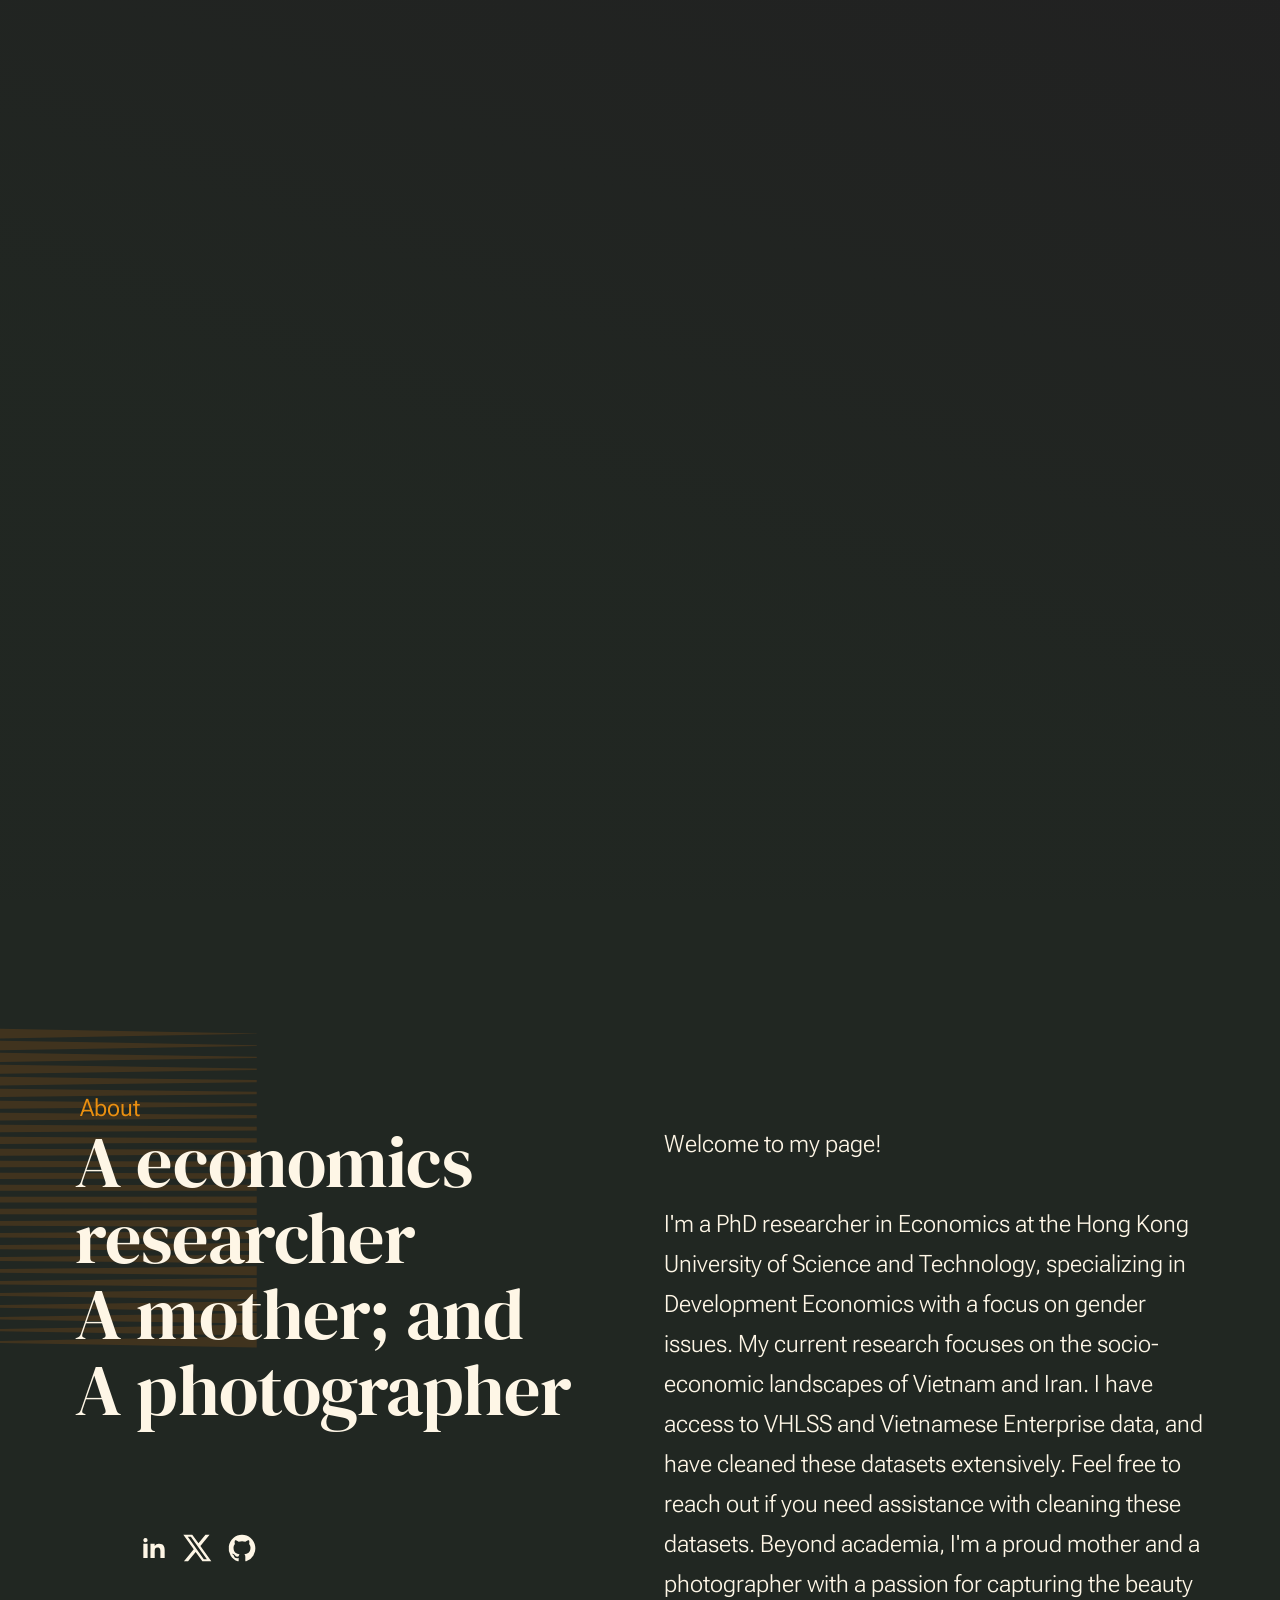
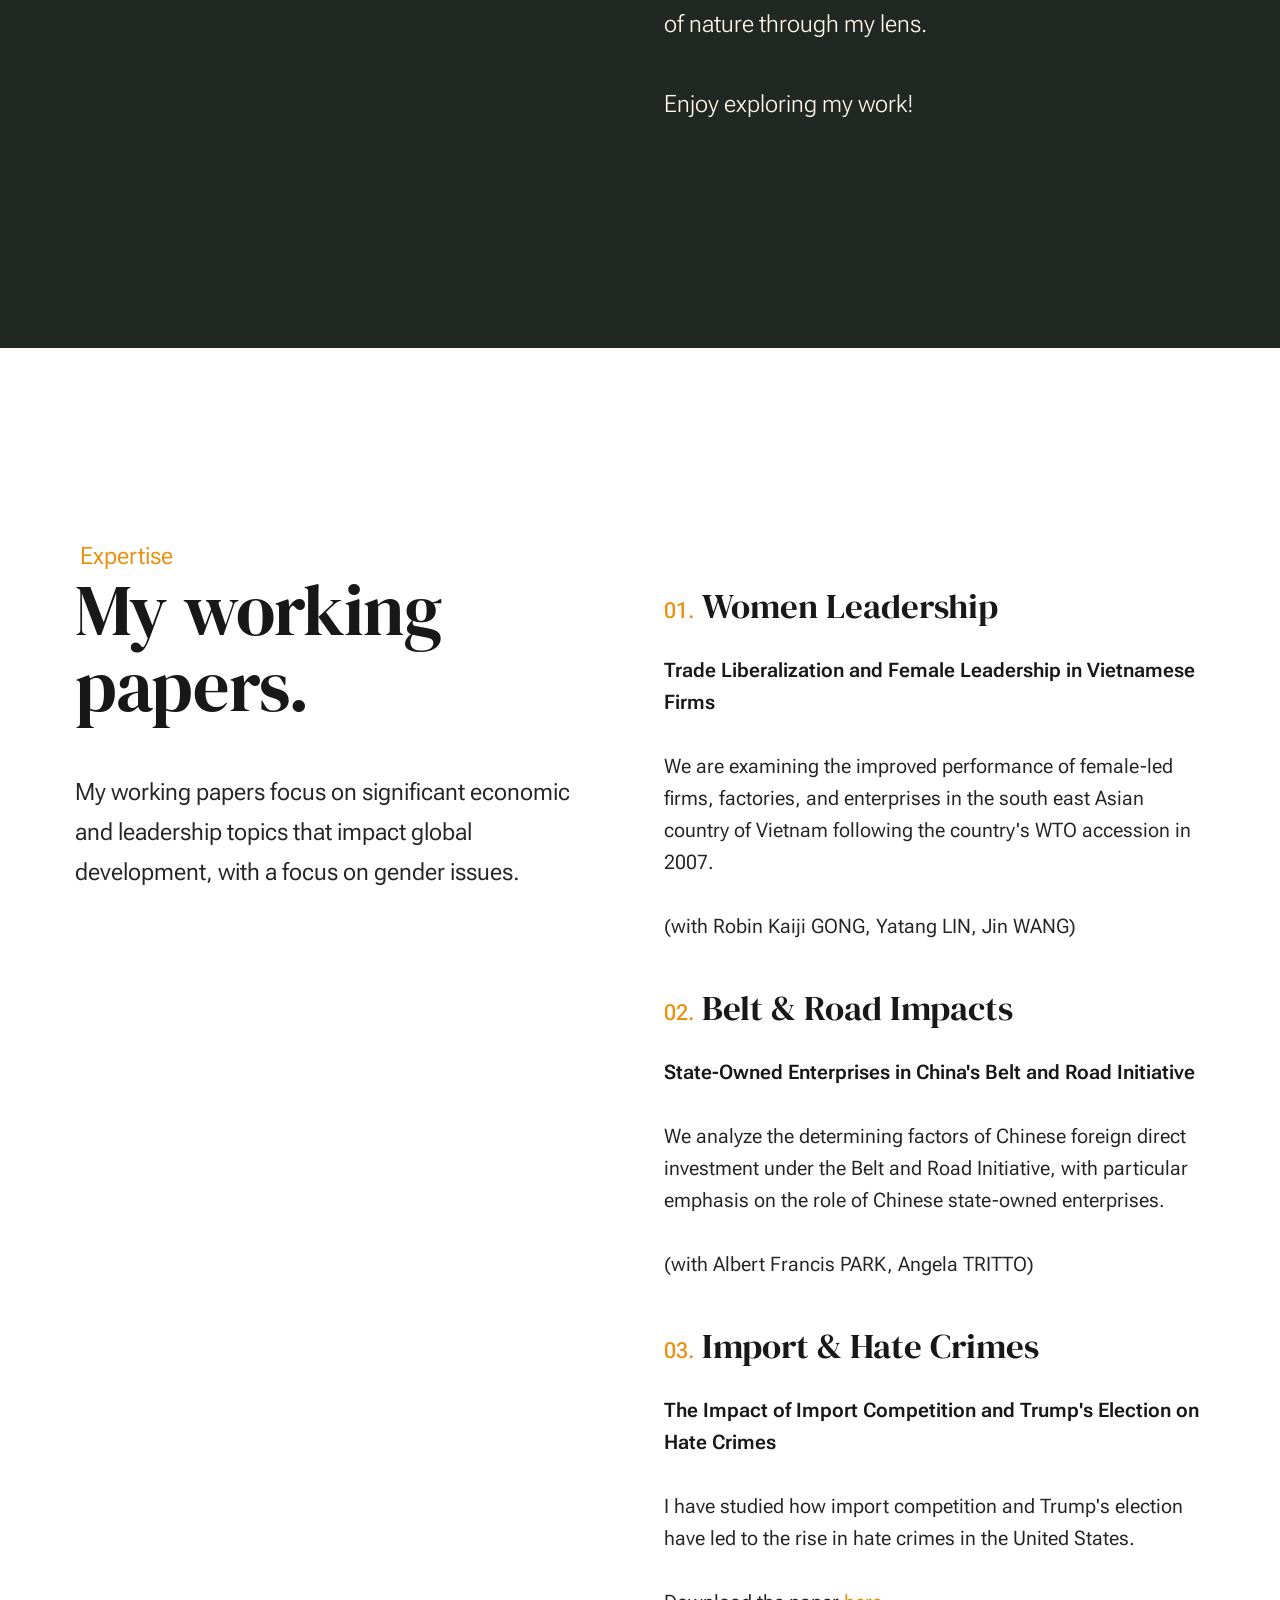
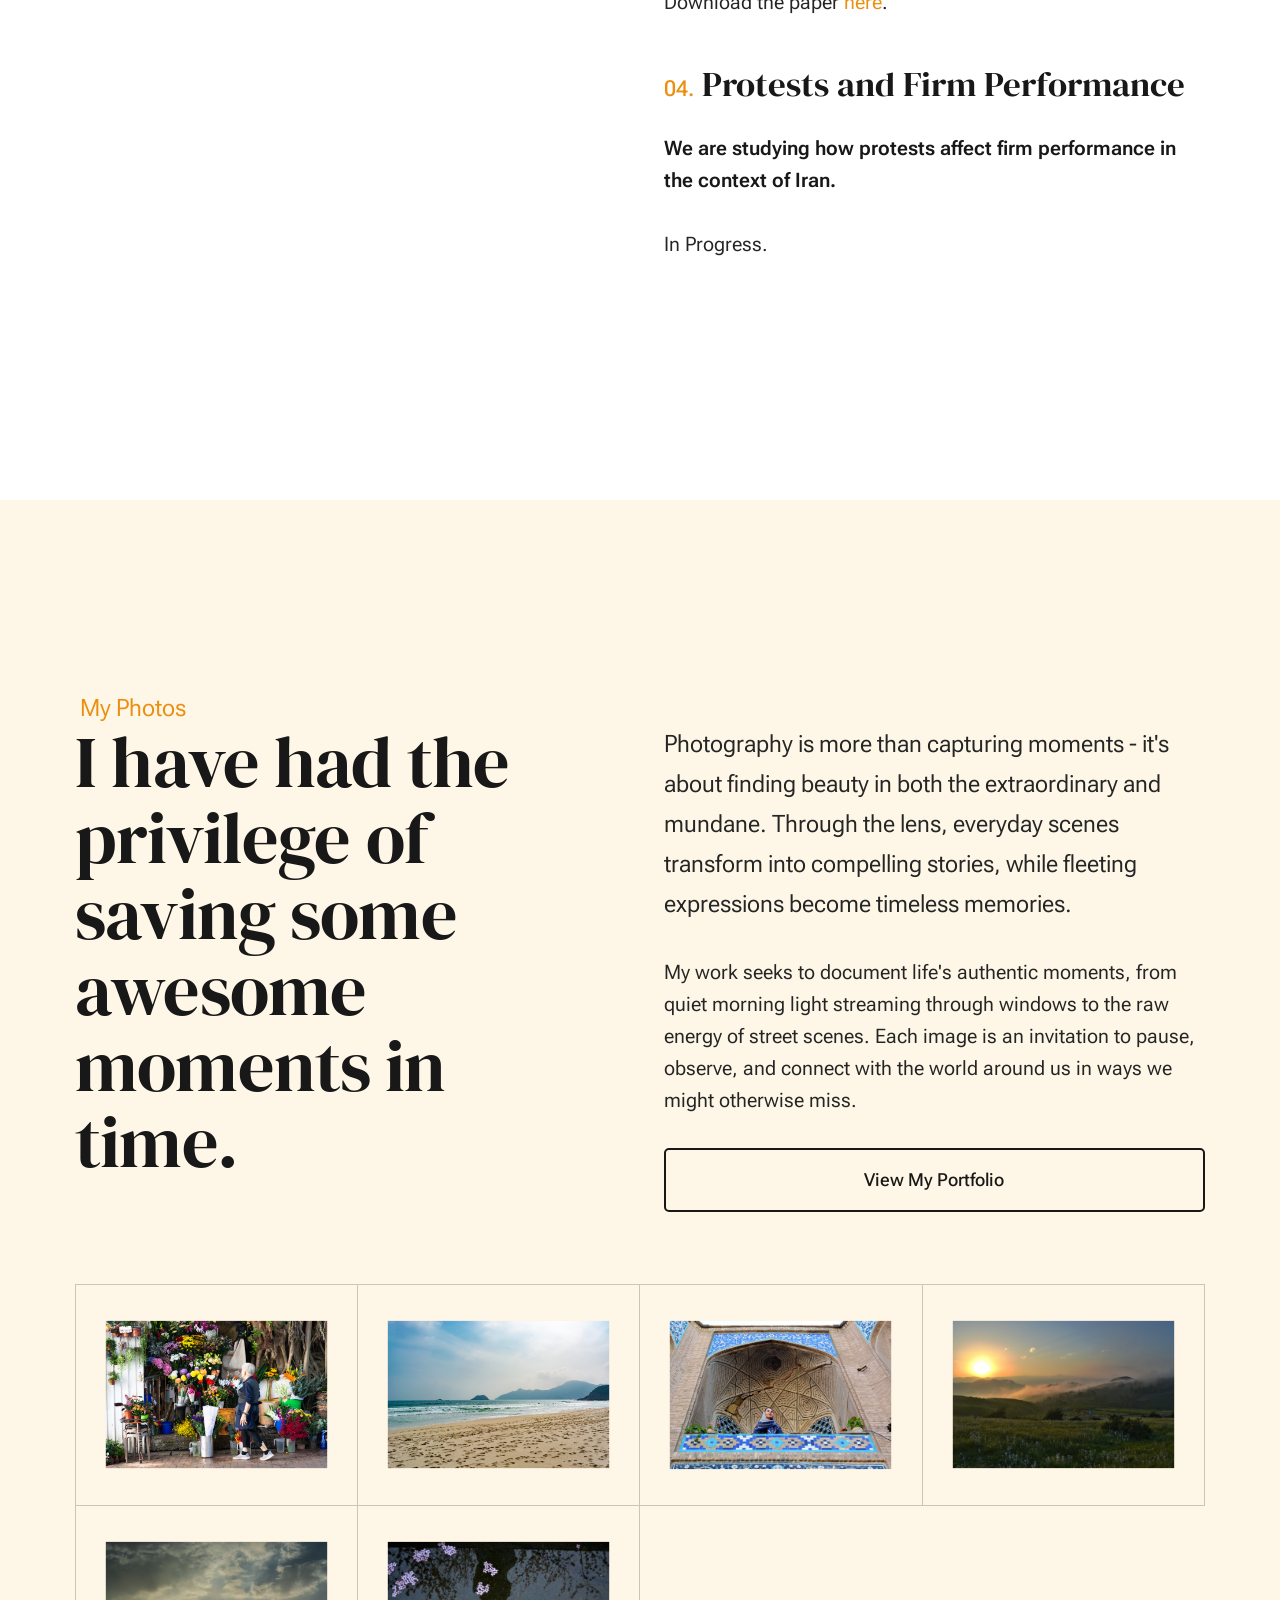
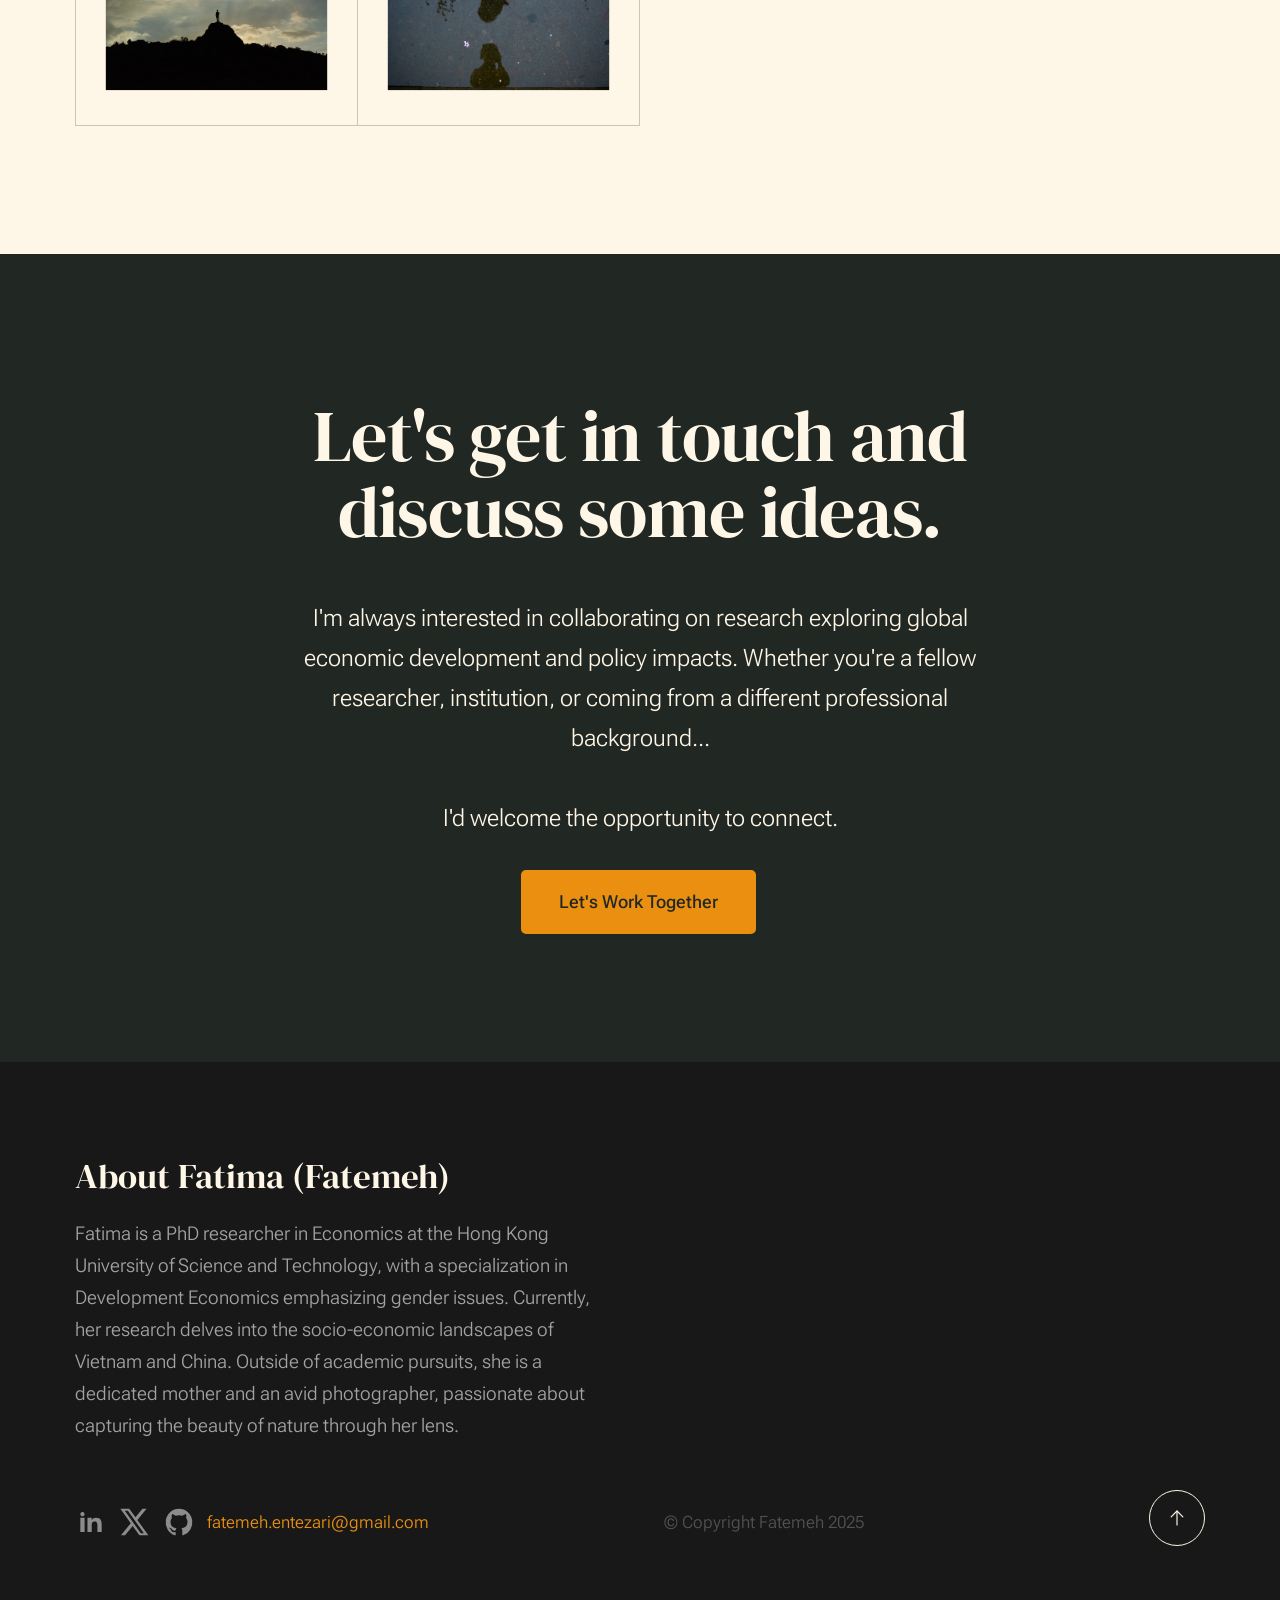
==== commit 28daff40: "Small improvements" ====
--- a/index.html
+++ b/index.html
@@ -48,6 +48,13 @@
               <a class="logo" href="index.html">
                 <img src="images/FatimaLogo.png" alt="Homepage" />
               </a>
+              <a
+                href="mailto:ent.fatemeh@gmail.com"
+                target="_blank"
+                class="s-header__contact-btn"
+              >
+                ent.fatemeh@gmail.com
+              </a>
             </div>
 
             <a class="s-header__menu-toggle" href="#0"><span>Menu</span></a>
@@ -65,7 +72,13 @@
 
             <div class="s-header__contact">
               <a
-                href="mailto:fateme.entezari@gmail.com"
+                href="/resources/Fatemeh_Entezari_CV.pdf"
+                target="_blank"
+                class="btn btn--primary s-header__contact-btn"
+                >Download CV</a
+              >
+              <a
+                href="mailto:ent.fatemeh@gmail.com"
                 target="_blank"
                 class="btn btn--primary s-header__contact-btn"
                 >Contact</a
@@ -94,8 +107,7 @@
                 <h1 class="s-intro__content-title">
                   I conduct <br />
                   applied economics <br />
-                  on developing countries <br />
-                  globally.
+                  on developing countries.
                 </h1>
               </div>
               <!-- s-intro__content-text -->
@@ -171,12 +183,16 @@
                 <p class="attention-getter">
                   Welcome to my page! <br /><br />
 
-                  I’m a PhD researcher in Economics at the Hong Kong University
-                  of Science and Technology, specializing in Development
-                  Economics with a focus on gender issues. My current research
-                  focuses on the socio-economic landscapes of Vietnam and China.
-                  Beyond academia, I’m a proud mother and a photographer with a
-                  passion for capturing the beauty of nature through my lens.
+                  I&apos;m a PhD researcher in Economics at the Hong Kong
+                  University of Science and Technology, specializing in
+                  Development Economics with a focus on gender issues. My
+                  current research focuses on the socio-economic landscapes of
+                  Vietnam and Iran. I have access to VHLSS and Vietnamese
+                  Enterprise data, and have cleaned these datasets extensively.
+                  Feel free to reach out if you need assistance with cleaning
+                  these datasets. Beyond academia, I&apos;m a proud mother and a
+                  photographer with a passion for capturing the beauty of nature
+                  through my lens.
                   <br /><br />
 
                   Enjoy exploring my work!
@@ -255,7 +271,6 @@
                     </a>
                   </li>
                 </ul>
-                
               </div>
             </div>
             <!-- content-inner -->
@@ -274,8 +289,8 @@
 
                 <p class="lead">
                   My working papers focus on significant economic and leadership
-                  topics that impact global development with a focus on south
-                  east Asia.
+                  topics that impact global development, with a focus on gender
+                  issues.
                 </p>
               </div>
               <!-- end section-header -->
@@ -325,8 +340,7 @@
                         with particular emphasis on the role of Chinese
                         state-owned enterprises. <br /><br />
 
-                        (with Ana Kristel M. LAPID, Albert Francis PARK, Angela
-                        TRITTO)
+                        (with Albert Francis PARK, Angela TRITTO)
                       </p>
                     </div>
                   </div>
@@ -334,22 +348,48 @@
                   <div class="grid-list-items__item list-items__item">
                     <div class="grid-list-items__title list-items__item-header">
                       <h3 class="list-items__item-title">
-                        GDELT in Belt & Road
+                        Import & Hate Crimes
                       </h3>
                     </div>
                     <div class="grid-list-items__text list-items__item-text">
                       <p>
                         <b
-                          >Media Sentiment Analysis of Belt and Road Projects</b
+                          >The Impact of Import Competition and Trump&apos;s
+                          Election on Hate Crimes</b
                         >
                         <br /><br />
 
-                        We are investigating how local media in BRI host
-                        countries perceive Chinese foreign direct investment
-                        projects. <br /><br />
-
-                        (with Ana Kristel M. LAPID, Albert Francis PARK, Angela
-                        TRITTO)
+                        I have studied how import competition and Trump&apos;s
+                        election have led to the rise in hate crimes in the
+                        United States.
+                        <br /><br />
+
+                        Download the paper
+                        <a
+                          href="resources/Fatemeh_Entezari_HateCrime_Trump.pdf"
+                          target="_blank"
+                          >here</a
+                        >.
+                      </p>
+                    </div>
+                  </div>
+
+                  <div class="grid-list-items__item list-items__item">
+                    <div class="grid-list-items__title list-items__item-header">
+                      <h3 class="list-items__item-title">
+                        Protests and Firm Performance
+                      </h3>
+                    </div>
+                    <div class="grid-list-items__text list-items__item-text">
+                      <p>
+                        <b
+                          >We are studying how protests affect firm performance
+                          in the context of Iran.</b
+                        >
+                        <br /><br />
+
+                        In Progress.
+                        <br /><br />
                       </p>
                     </div>
                   </div>
@@ -499,7 +539,7 @@
                 I'd welcome the opportunity to connect.
               </p>
               <a
-                href="mailto:fateme.entezari@gmail.com"
+                href="mailto:ent.fatemeh@gmail.com"
                 target="_blank"
                 class="btn btn--primary"
                 >Let's Work Together</a
@@ -597,7 +637,7 @@
               </li>
 
               <li>
-                <a href="mailto:fateme.entezari@gmail.com" target="_blank">
+                <a href="mailto:ent.fatemeh@gmail.com" target="_blank">
                   <span>fatemeh.entezari@gmail.com</span>
                 </a>
               </li>
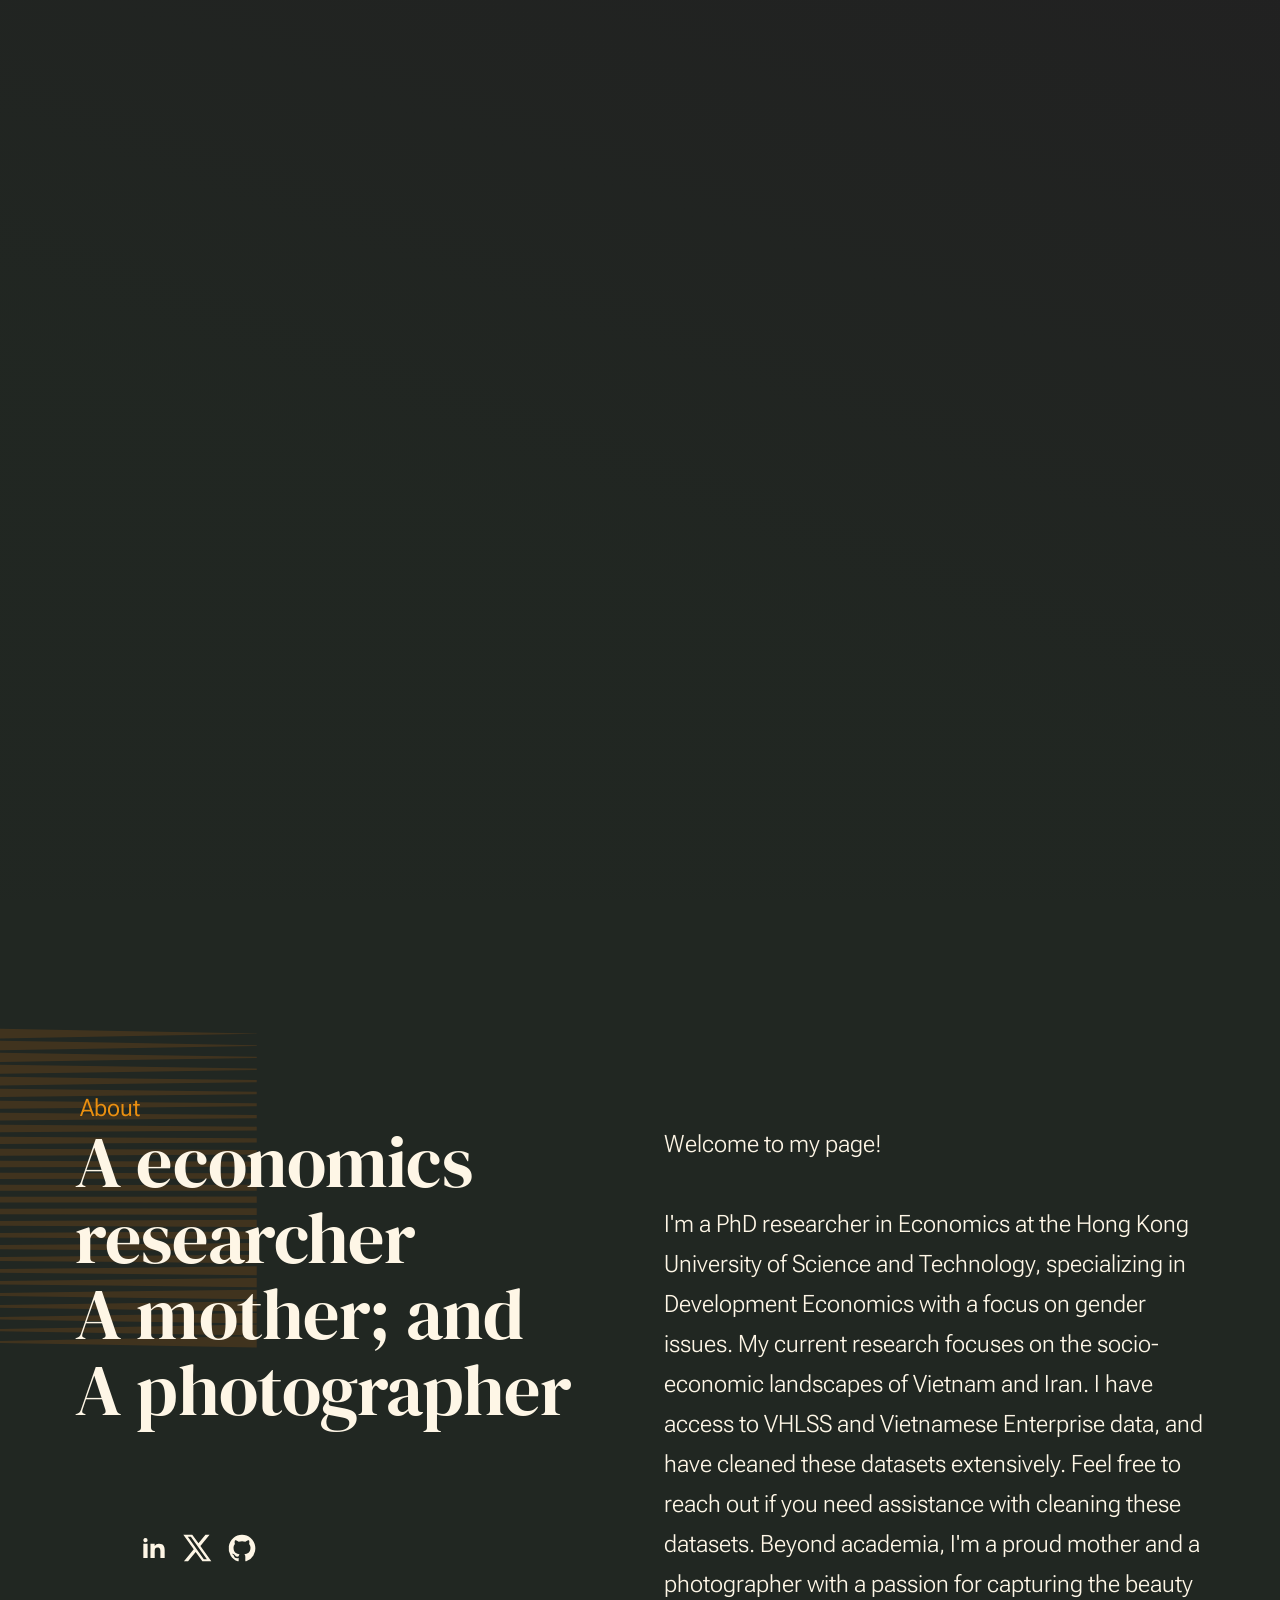
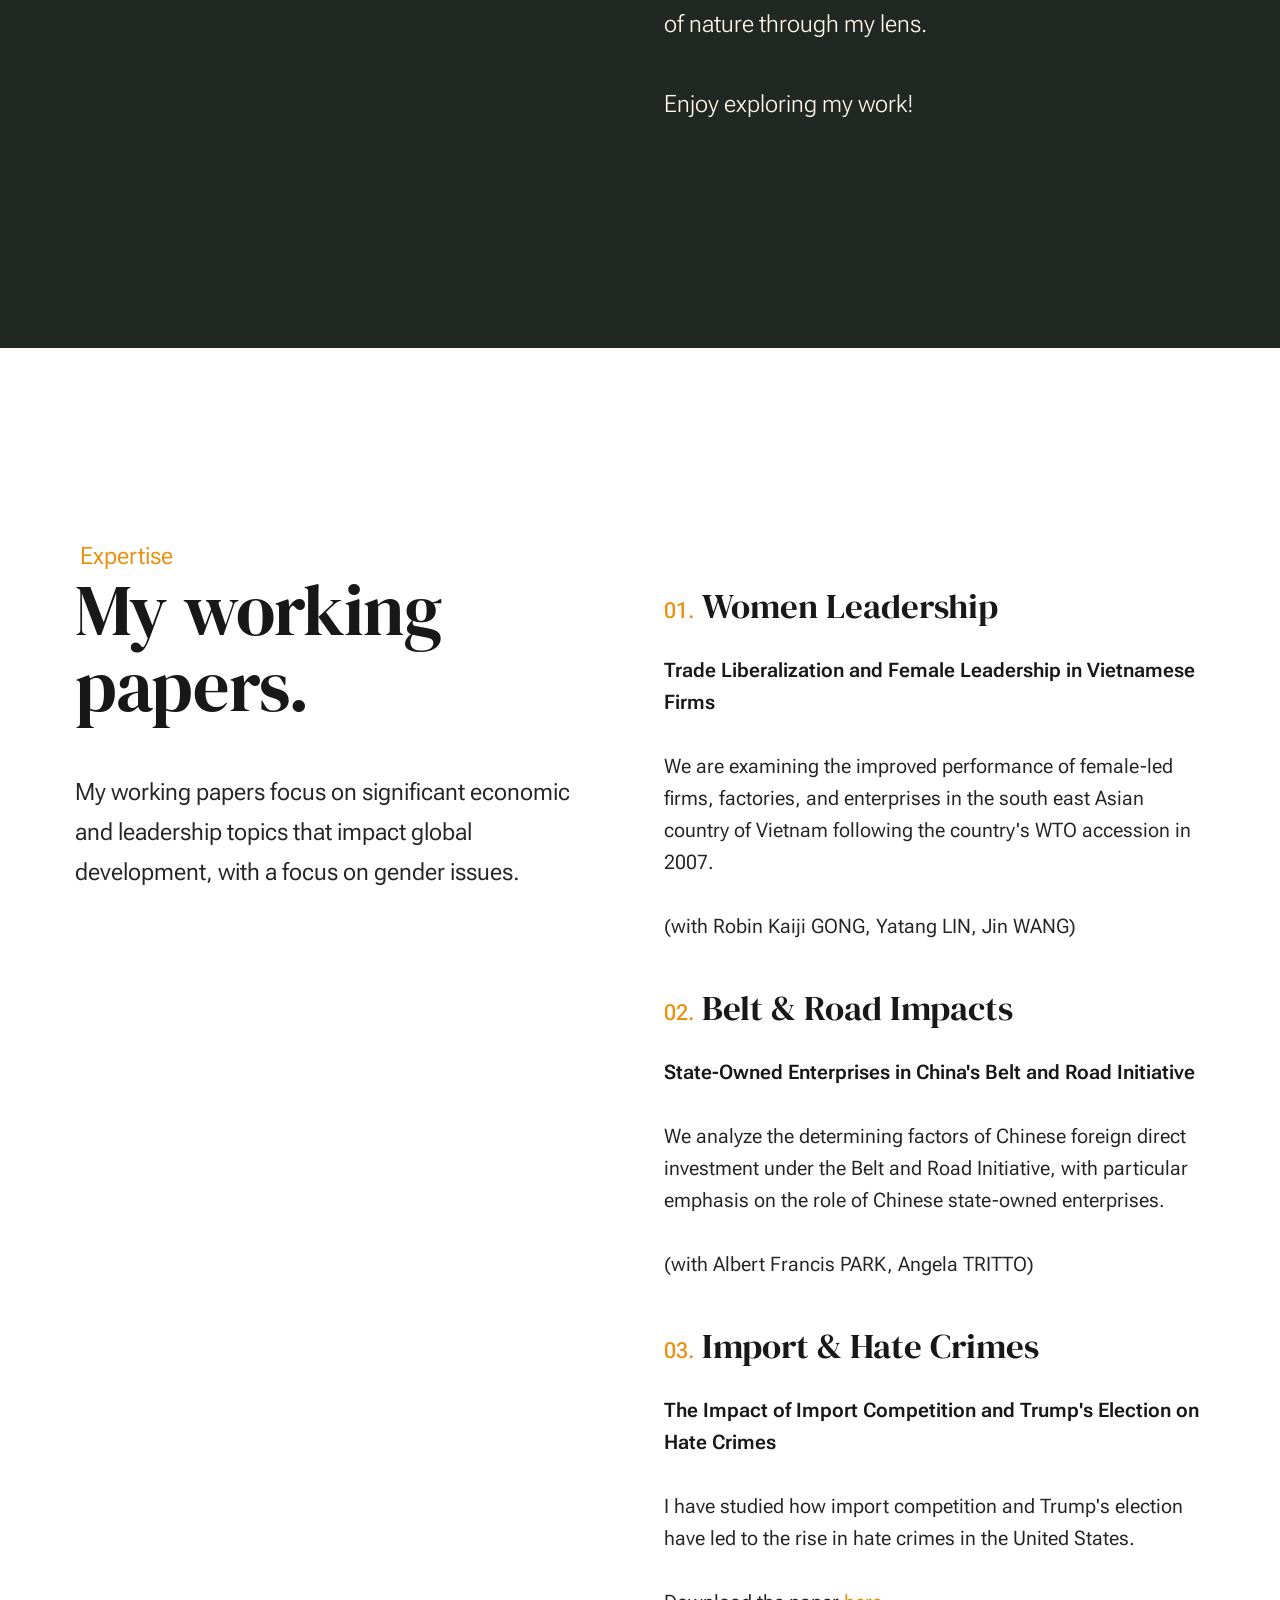
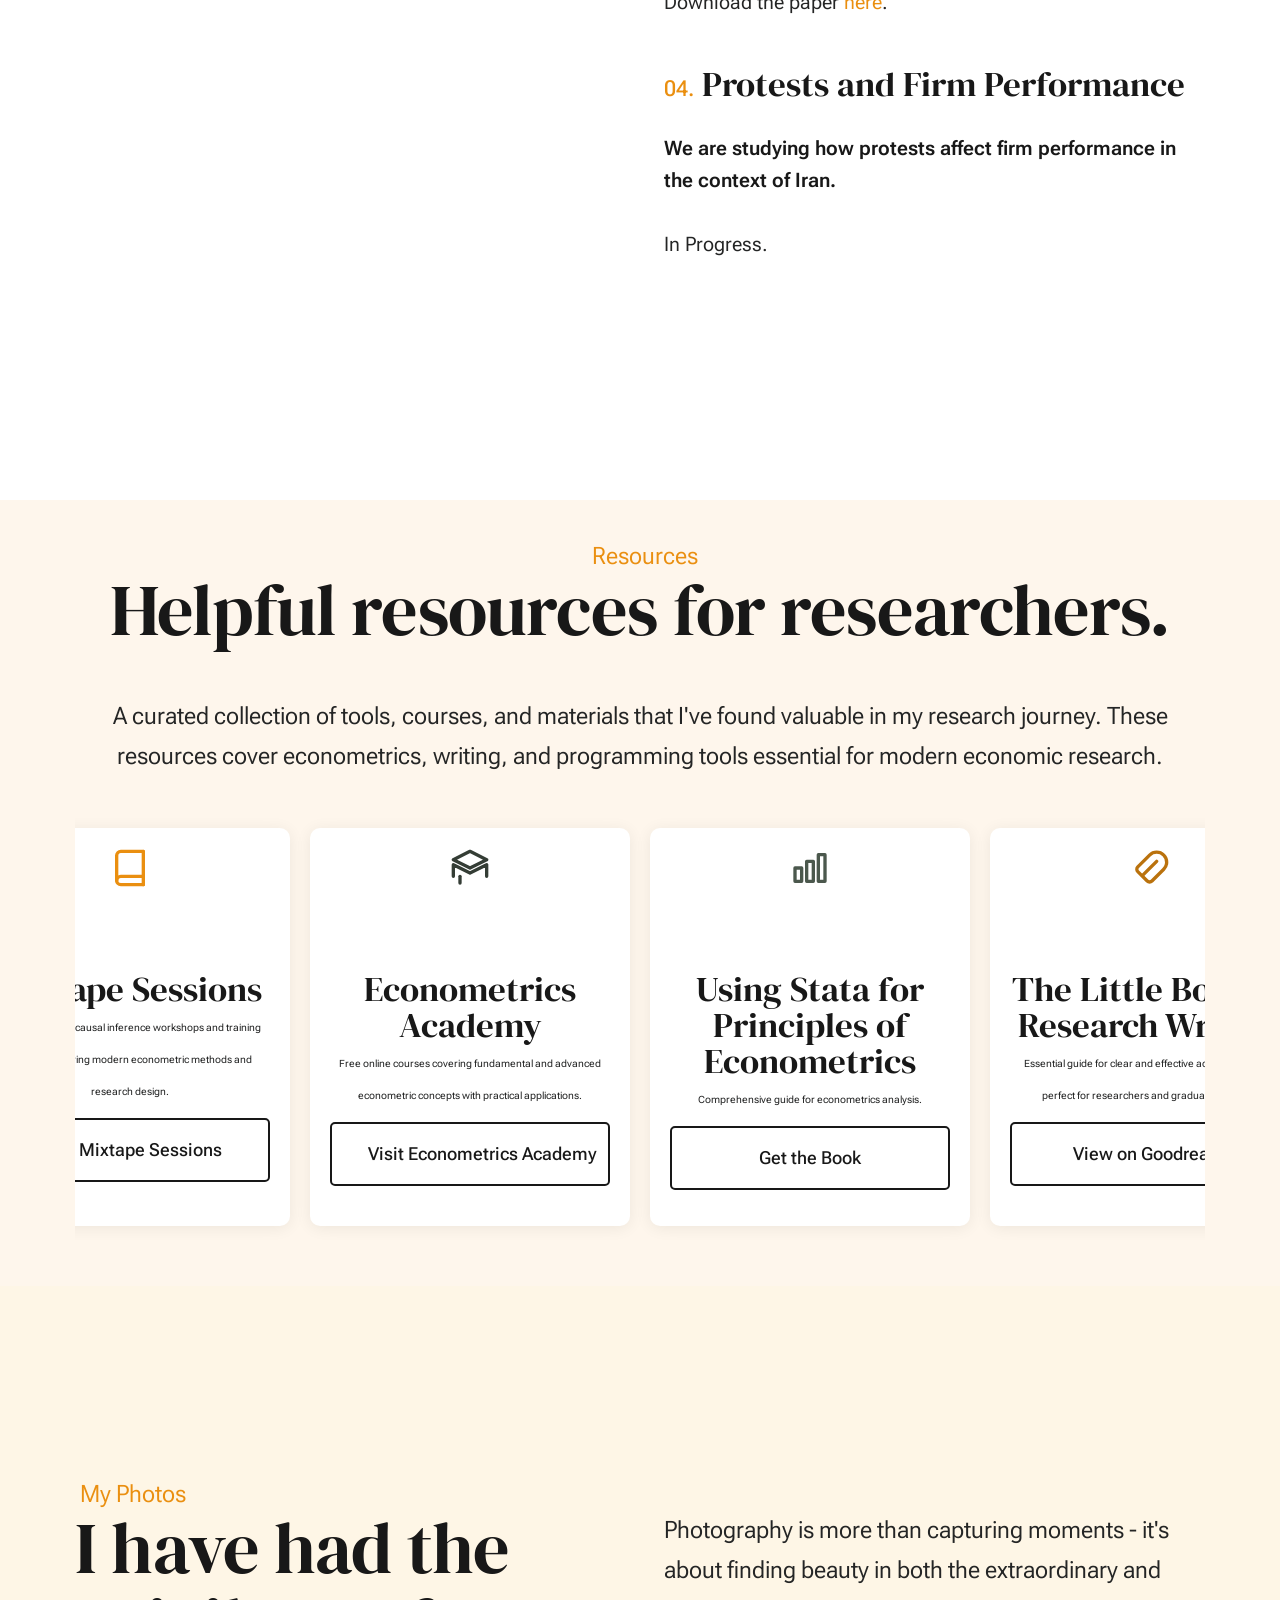
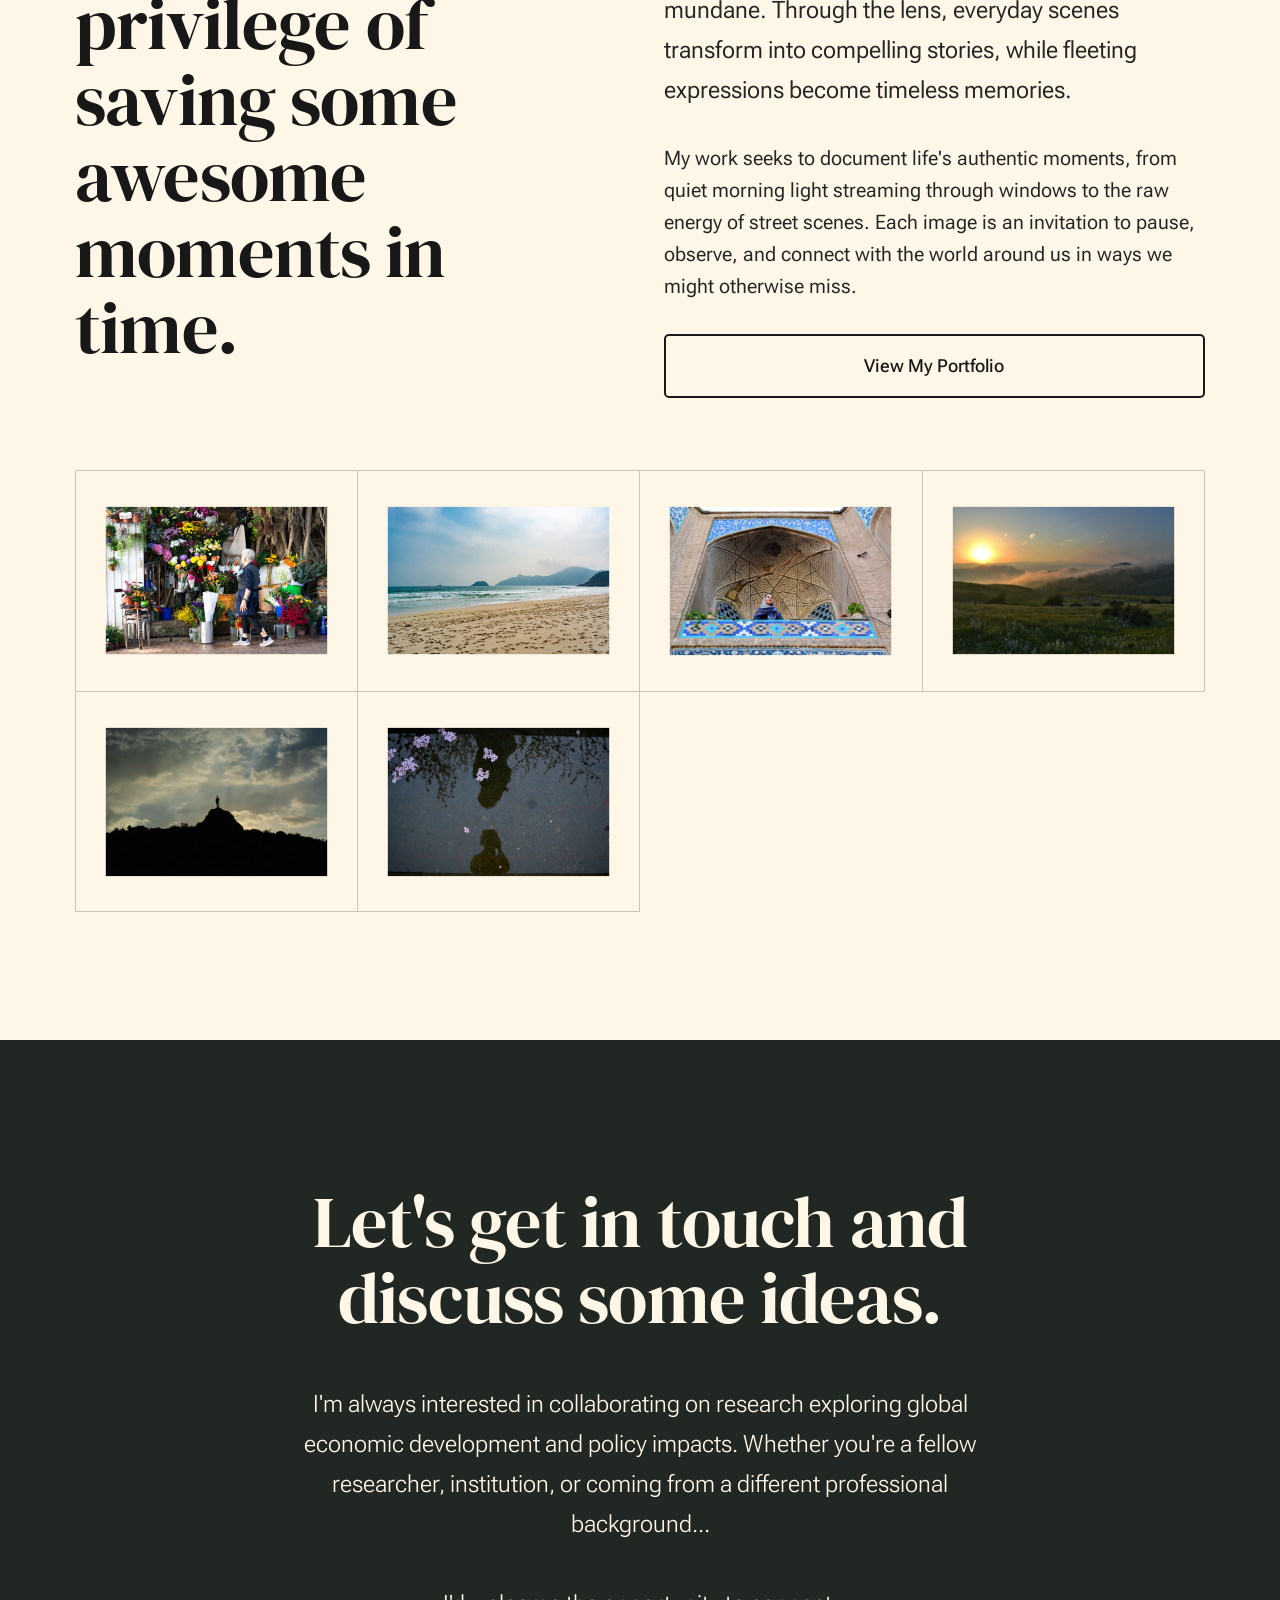
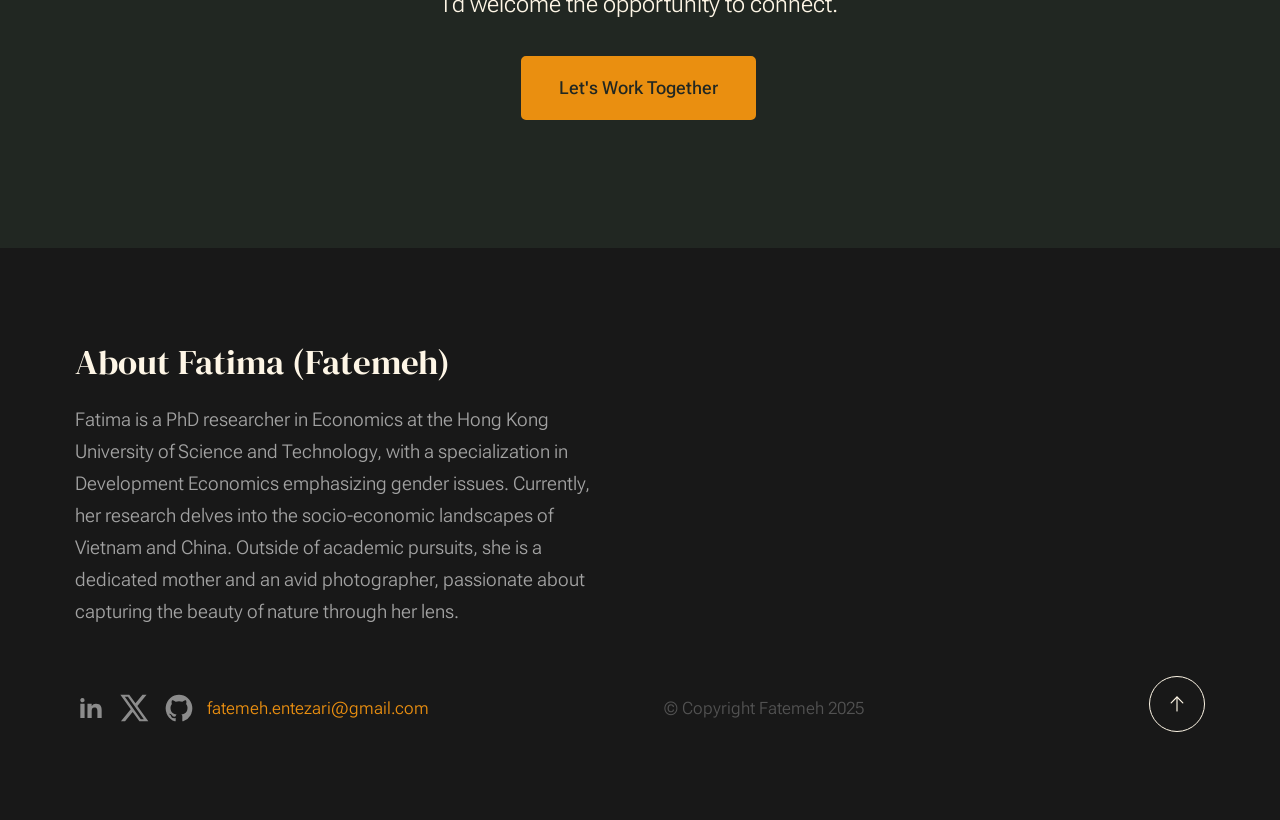
==== commit 7806a11a: "resources are added" ====
--- a/index.html
+++ b/index.html
@@ -409,6 +409,239 @@
         </section>
         <!-- end s-expertise -->
 
+        <!-- resources
+            ----------------------------------------------- -->
+        <section
+          id="resources"
+          class="s-resources"
+          style="background: var(--color-1-lightest); padding: 4rem 0"
+        >
+          <div class="row s-resources__content width-sixteen-col">
+            <div class="column xl-12">
+              <div class="section-header" style="text-align: center">
+                <div class="text-pretitle">Resources</div>
+                <h2 class="text-display-title">
+                  Helpful resources for researchers.
+                </h2>
+                <p class="lead">
+                  A curated collection of tools, courses, and materials that
+                  I've found valuable in my research journey. These resources
+                  cover econometrics, writing, and programming tools essential
+                  for modern economic research.
+                </p>
+              </div>
+              <!-- end section-header -->
+              <div
+                class="s-resources-cards"
+                style="
+                  display: flex;
+                  flex-wrap: nowrap;
+                  gap: 2rem;
+                  overflow-x: auto;
+                  padding: 2rem 0;
+                  justify-content: center;
+                "
+              >
+                <!-- Card 1 -->
+                <div
+                  class="resource-card"
+                  style="
+                    background: #fff;
+                    border-radius: 1rem;
+                    box-shadow: 0 2px 16px rgba(0, 0, 0, 0.07);
+                    padding: 2rem;
+                    min-width: 270px;
+                    max-width: 320px;
+                    flex: 0 0 auto;
+                    display: flex;
+                    flex-direction: column;
+                    align-items: center;
+                    text-align: center;
+                  "
+                >
+                  <div class="resource-icon" style="margin-bottom: 1rem">
+                    <!-- Book SVG -->
+                    <svg
+                      width="40"
+                      height="40"
+                      fill="none"
+                      stroke="var(--color-1)"
+                      stroke-width="2"
+                      stroke-linecap="round"
+                      stroke-linejoin="round"
+                      viewBox="0 0 24 24"
+                    >
+                      <path d="M4 19.5A2.5 2.5 0 0 1 6.5 17H20" />
+                      <path
+                        d="M20 2H6.5A2.5 2.5 0 0 0 4 4.5v15A2.5 2.5 0 0 0 6.5 22H20"
+                      />
+                      <path d="M20 2v20" />
+                    </svg>
+                  </div>
+                  <h3 style="margin-bottom: 0.5rem">Mixtape Sessions</h3>
+                  <p style="font-size: 1rem; margin-bottom: 1rem">
+                    Comprehensive causal inference workshops and training
+                    sessions covering modern econometric methods and research
+                    design.
+                  </p>
+                  <a
+                    href="https://www.mixtapesessions.io/sessions/"
+                    target="_blank"
+                    class="btn btn--stroke u-fullwidth"
+                    >Visit Mixtape Sessions</a
+                  >
+                </div>
+                <!-- Card 2 -->
+                <div
+                  class="resource-card"
+                  style="
+                    background: #fff;
+                    border-radius: 1rem;
+                    box-shadow: 0 2px 16px rgba(0, 0, 0, 0.07);
+                    padding: 2rem;
+                    min-width: 270px;
+                    max-width: 320px;
+                    flex: 0 0 auto;
+                    display: flex;
+                    flex-direction: column;
+                    align-items: center;
+                    text-align: center;
+                  "
+                >
+                  <div class="resource-icon" style="margin-bottom: 1rem">
+                    <!-- Graduation Cap SVG -->
+                    <svg
+                      width="40"
+                      height="40"
+                      fill="none"
+                      stroke="var(--color-2)"
+                      stroke-width="2"
+                      stroke-linecap="round"
+                      stroke-linejoin="round"
+                      viewBox="0 0 24 24"
+                    >
+                      <path d="M22 7L12 12 2 7l10-5 10 5z" />
+                      <path d="M2 17v-7l10 5 10-5v7" />
+                      <path d="M6 21v-4" />
+                    </svg>
+                  </div>
+                  <h3 style="margin-bottom: 0.5rem">Econometrics Academy</h3>
+                  <p style="font-size: 1rem; margin-bottom: 1rem">
+                    Free online courses covering fundamental and advanced
+                    econometric concepts with practical applications.
+                  </p>
+                  <a
+                    href="https://sites.google.com/site/econometricsacademy/"
+                    target="_blank"
+                    class="btn btn--stroke u-fullwidth"
+                    >Visit Econometrics Academy</a
+                  >
+                </div>
+                <!-- Card 3 -->
+                <div
+                  class="resource-card"
+                  style="
+                    background: #fff;
+                    border-radius: 1rem;
+                    box-shadow: 0 2px 16px rgba(0, 0, 0, 0.07);
+                    padding: 2rem;
+                    min-width: 270px;
+                    max-width: 320px;
+                    flex: 0 0 auto;
+                    display: flex;
+                    flex-direction: column;
+                    align-items: center;
+                    text-align: center;
+                  "
+                >
+                  <div class="resource-icon" style="margin-bottom: 1rem">
+                    <!-- Bar Chart SVG -->
+                    <svg
+                      width="40"
+                      height="40"
+                      fill="none"
+                      stroke="var(--color-2-light)"
+                      stroke-width="2"
+                      stroke-linecap="round"
+                      stroke-linejoin="round"
+                      viewBox="0 0 24 24"
+                    >
+                      <rect x="3" y="12" width="4" height="8" />
+                      <rect x="10" y="8" width="4" height="12" />
+                      <rect x="17" y="4" width="4" height="16" />
+                    </svg>
+                  </div>
+                  <h3 style="margin-bottom: 0.5rem">
+                    Using Stata for Principles of Econometrics
+                  </h3>
+                  <p style="font-size: 1rem; margin-bottom: 1rem">
+                    Comprehensive guide for econometrics analysis.
+                  </p>
+                  <a
+                    href="https://www.stata.com/bookstore/using-stata-for-principles-of-econometrics/"
+                    target="_blank"
+                    class="btn btn--stroke u-fullwidth"
+                    >Get the Book</a
+                  >
+                </div>
+                <!-- Card 4 -->
+                <div
+                  class="resource-card"
+                  style="
+                    background: #fff;
+                    border-radius: 1rem;
+                    box-shadow: 0 2px 16px rgba(0, 0, 0, 0.07);
+                    padding: 2rem;
+                    min-width: 270px;
+                    max-width: 320px;
+                    flex: 0 0 auto;
+                    display: flex;
+                    flex-direction: column;
+                    align-items: center;
+                    text-align: center;
+                  "
+                >
+                  <div class="resource-icon" style="margin-bottom: 1rem">
+                    <!-- Feather Pen SVG -->
+                    <svg
+                      width="40"
+                      height="40"
+                      fill="none"
+                      stroke="var(--color-1-dark)"
+                      stroke-width="2"
+                      stroke-linecap="round"
+                      stroke-linejoin="round"
+                      viewBox="0 0 24 24"
+                    >
+                      <path
+                        d="M20.24 4.24a6 6 0 0 0-8.49 0l-7.07 7.07a2 2 0 0 0 0 2.83l5.66 5.66a2 2 0 0 0 2.83 0l7.07-7.07a6 6 0 0 0 0-8.49z"
+                      />
+                      <path d="M16 8l-8 8" />
+                    </svg>
+                  </div>
+                  <h3 style="margin-bottom: 0.5rem">
+                    The Little Book of Research Writing
+                  </h3>
+                  <p style="font-size: 1rem; margin-bottom: 1rem">
+                    Essential guide for clear and effective academic writing,
+                    perfect for researchers and graduate students.
+                  </p>
+                  <a
+                    href="https://www.goodreads.com/book/show/36952959-the-little-book-of-research-writing"
+                    target="_blank"
+                    class="btn btn--stroke u-fullwidth"
+                    >View on Goodreads</a
+                  >
+                </div>
+              </div>
+              <!-- end s-resources-cards -->
+            </div>
+            <!-- end column -->
+          </div>
+          <!-- end s-resources__content -->
+        </section>
+        <!-- end s-resources -->
+
         <!-- clients
             ----------------------------------------------- -->
         <section id="clients" class="s-clients">
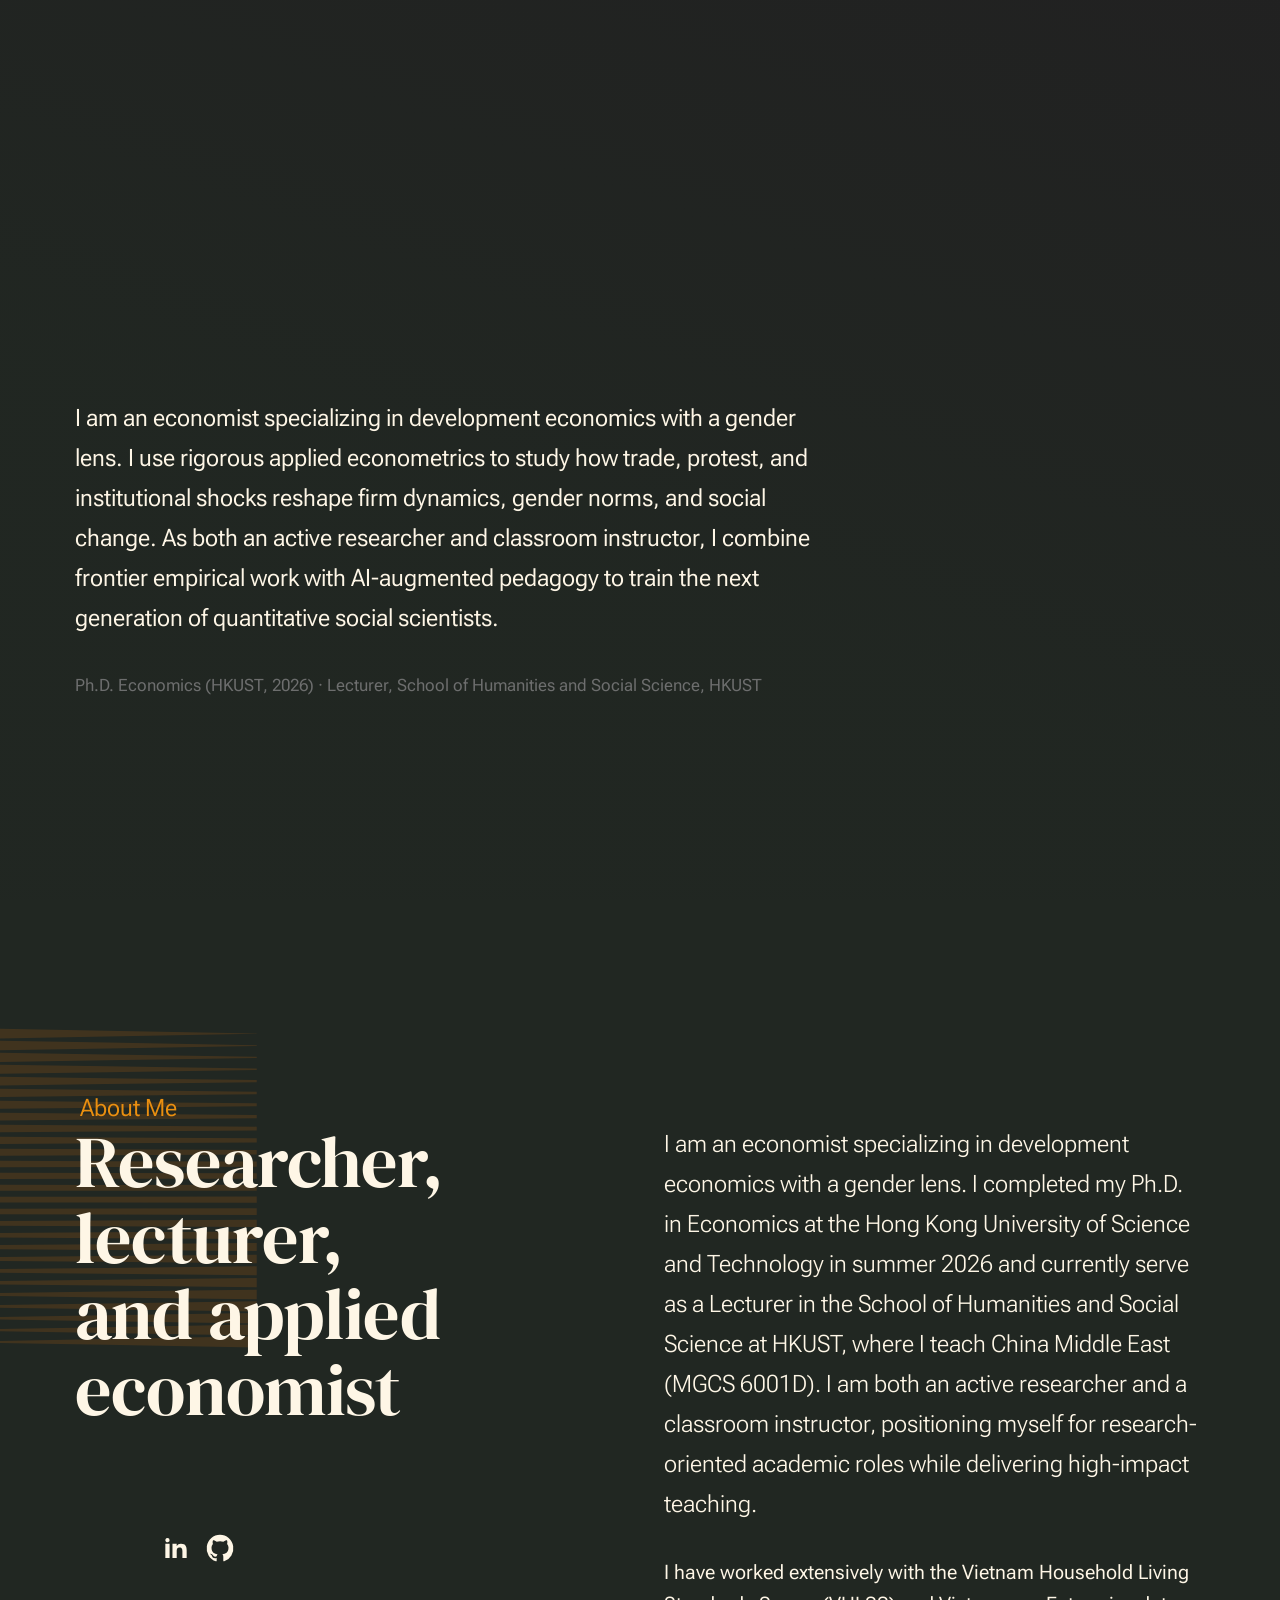
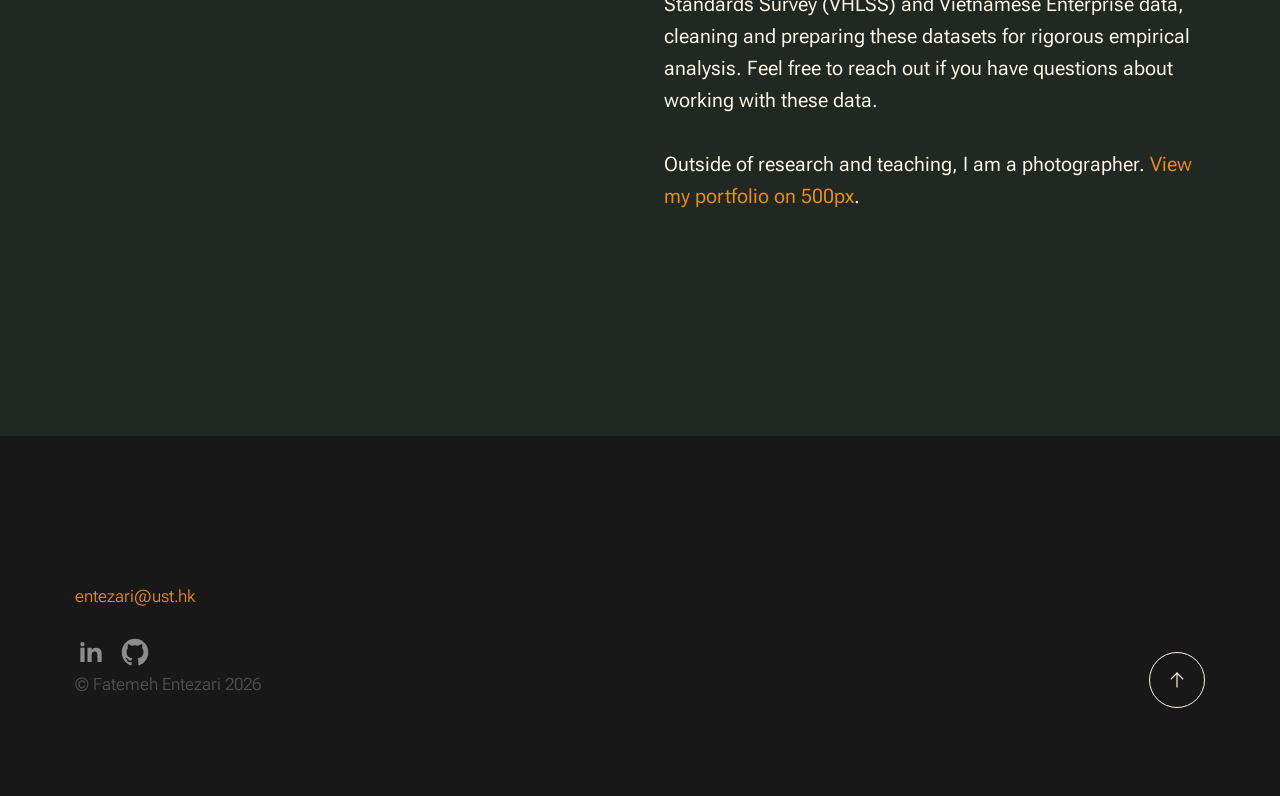
==== commit 3d9ccbdc: "update" ====
--- a/index.html
+++ b/index.html
@@ -1,24 +1,18 @@
 <!DOCTYPE html>
 <html lang="en" class="no-js">
   <head>
-    <!--- basic page needs
-    ================================================== -->
     <meta charset="utf-8" />
     <meta name="viewport" content="width=device-width, initial-scale=1" />
-    <title>Fatima (Fatemeh)</title>
+    <title>Fatemeh Entezari</title>
 
     <script>
       document.documentElement.classList.remove("no-js");
       document.documentElement.classList.add("js");
     </script>
 
-    <!-- CSS
-    ================================================== -->
     <link rel="stylesheet" href="css/vendor.css" />
     <link rel="stylesheet" href="css/styles.css" />
 
-    <!-- favicons
-    ================================================== -->
     <link rel="apple-touch-icon" sizes="180x180" href="apple-touch-icon.png" />
     <link rel="icon" type="image/png" sizes="32x32" href="favicon-32x32.png" />
     <link rel="icon" type="image/png" sizes="16x16" href="favicon-16x16.png" />
@@ -26,8 +20,6 @@
   </head>
 
   <body id="top">
-    <!-- preloader
-    ================================================== -->
     <div id="preloader">
       <div id="loader" class="dots-fade">
         <div></div>
@@ -36,95 +28,54 @@
       </div>
     </div>
 
-    <!-- page wrap
-    ================================================== -->
     <div id="page" class="s-pagewrap ss-home">
-      <!-- # site header 
-        ================================================== -->
       <header class="s-header">
         <div class="row s-header__inner width-sixteen-col">
           <div class="s-header__block">
             <div class="s-header__logo">
-              <a class="logo" href="index.html">
-                <img src="images/FatimaLogo.png" alt="Homepage" />
-              </a>
-              <a
-                href="mailto:ent.fatemeh@gmail.com"
-                target="_blank"
-                class="s-header__contact-btn"
-              >
-                ent.fatemeh@gmail.com
-              </a>
+              <a class="logo logo-text" href="index.html">Fatemeh Entezari</a>
             </div>
-
             <a class="s-header__menu-toggle" href="#0"><span>Menu</span></a>
           </div>
-          <!-- end s-header__block -->
 
           <nav class="s-header__nav">
             <ul class="s-header__menu-links">
-              <!-- <li><a href="about.html">About</a></li>
-                        <li><a href="services.html">Services</a></li>
-                        <li><a href="blog.html">Journal</a></li>
-                        <li><a href="contact.html">Contact</a></li> -->
+              <li class="current"><a href="index.html">Home</a></li>
+              <li><a href="research.html">Research</a></li>
+              <li><a href="teaching.html">Teaching</a></li>
+              <li><a href="cv.html">CV</a></li>
+              <li><a href="contact.html">Get in Touch</a></li>
             </ul>
-            <!-- s-header__menu-links -->
-
-            <div class="s-header__contact">
-              <a
-                href="/resources/Fatemeh_Entezari_CV.pdf"
-                target="_blank"
-                class="btn btn--primary s-header__contact-btn"
-                >Download CV</a
-              >
-              <a
-                href="mailto:ent.fatemeh@gmail.com"
-                target="_blank"
-                class="btn btn--primary s-header__contact-btn"
-                >Contact</a
-              >
-            </div>
-            <!-- s-header__contact -->
           </nav>
-          <!-- end s-header__nav -->
         </div>
-        <!-- end s-header__inner -->
       </header>
-      <!-- end s-header -->
-
-      <!-- # site main content
-        ================================================== -->
+
       <section id="content" class="s-content">
-        <!-- intro
-            ----------------------------------------------- -->
         <section id="intro" class="s-intro">
           <div class="row s-intro__content width-sixteen-col">
             <div class="column lg-12 s-intro__content-inner grid-block">
               <div class="s-intro__content-text">
                 <div class="s-intro__content-pretitle text-pretitle">
-                  Hello, I'm Fatima (Fatemeh)
+                  Economist | Lecturer | Iranian Scholar of Development &amp; Gender
                 </div>
-                <h1 class="s-intro__content-title">
-                  I conduct <br />
-                  applied economics <br />
-                  on developing countries.
-                </h1>
-              </div>
-              <!-- s-intro__content-text -->
+                <h1 class="s-intro__content-title">Fatemeh Entezari</h1>
+                <p class="s-intro__content-lead attention-getter">
+                  I am an economist specializing in development economics with a gender lens. I use rigorous applied econometrics to study how trade, protest, and institutional shocks reshape firm dynamics, gender norms, and social change. As both an active researcher and classroom instructor, I combine frontier empirical work with AI-augmented pedagogy to train the next generation of quantitative social scientists.
+                </p>
+                <p class="s-intro__content-status">
+                  Ph.D. Economics (HKUST, 2026) · Lecturer, School of Humanities and Social Science, HKUST
+                </p>
+              </div>
 
               <div class="s-intro__content-media">
-                <div class="s-intro__content-media-inner">
+                <div class="s-intro__content-media-inner s-headshot-placeholder">
+                  <!-- Replace images/headshot.jpg with your professional academic headshot -->
                   <img
-                    src="images/intro-bg.jpg"
-                    srcset="images/intro-bg.jpg 1x, images/intro-bg@2x.jpg 2x"
-                    alt=""
+                    src="images/headshot.jpg"
+                    alt="Professional headshot of Fatemeh Entezari (placeholder — replace images/headshot.jpg)"
                   />
-                  <div class="lines">
-                    <span></span>
-                  </div>
                 </div>
               </div>
-              <!-- s-intro__content-media -->
 
               <div class="s-intro__scroll-down">
                 <a href="#about" class="smoothscroll">
@@ -140,9 +91,6 @@
                       stroke-linecap="round"
                       stroke-linejoin="round"
                     >
-                      &lt;!--! Atomicons Free 1.00 by @atisalab License -
-                      https://atomicons.com/license/ (Icons: CC BY 4.0)
-                      Copyright 2021 Atomicons --&gt;
                       <polyline points="7 13 12 18 17 13"></polyline>
                       <line x1="12" y1="18" x2="12" y2="6"></line>
                     </svg>
@@ -150,16 +98,10 @@
                   <span>Scroll for more</span>
                 </a>
               </div>
-              <!-- s-intro__scroll-down -->
             </div>
-            <!-- s-intro__content-inner -->
-          </div>
-          <!-- s-intro__content -->
+          </div>
         </section>
-        <!-- end s-intro -->
-
-        <!-- about
-            ----------------------------------------------- -->
+
         <section id="about" class="s-about target-section">
           <div class="row s-about__content width-sixteen-col">
             <div class="column grid-block grid-section-split">
@@ -170,46 +112,35 @@
               />
 
               <div class="section-header grid-section-split__header">
-                <div class="text-pretitle">About</div>
+                <div class="text-pretitle">About Me</div>
                 <h2 class="text-display-title">
-                  A economics researcher <br />
-                  A mother; and <br />
-                  A photographer <br />
+                  Researcher, lecturer, <br />
+                  and applied economist
                 </h2>
               </div>
-              <!-- end section-header -->
 
               <div class="s-about__content-main grid-section-split__primary">
                 <p class="attention-getter">
-                  Welcome to my page! <br /><br />
-
-                  I&apos;m a PhD researcher in Economics at the Hong Kong
-                  University of Science and Technology, specializing in
-                  Development Economics with a focus on gender issues. My
-                  current research focuses on the socio-economic landscapes of
-                  Vietnam and Iran. I have access to VHLSS and Vietnamese
-                  Enterprise data, and have cleaned these datasets extensively.
-                  Feel free to reach out if you need assistance with cleaning
-                  these datasets. Beyond academia, I&apos;m a proud mother and a
-                  photographer with a passion for capturing the beauty of nature
-                  through my lens.
-                  <br /><br />
-
-                  Enjoy exploring my work!
+                  I am an economist specializing in development economics with a gender lens. I completed my Ph.D. in Economics at the Hong Kong University of Science and Technology in summer 2026 and currently serve as a Lecturer in the School of Humanities and Social Science at HKUST, where I teach China Middle East (MGCS 6001D). I am both an active researcher and a classroom instructor, positioning myself for research-oriented academic roles while delivering high-impact teaching.
+                </p>
+                <p>
+                  I have worked extensively with the Vietnam Household Living Standards Survey (VHLSS) and Vietnamese Enterprise data, cleaning and preparing these datasets for rigorous empirical analysis. Feel free to reach out if you have questions about working with these data.
+                </p>
+                <p>
+                  Outside of research and teaching, I am a photographer.
+                  <a href="https://500px.com/p/entezarifateme" target="_blank" rel="noopener noreferrer">View my portfolio on 500px</a>.
                 </p>
               </div>
 
               <div class="s-about__content-btn grid-section-split__bottom">
-                <!-- <a href="about.html" class="btn btn--stroke u-fullwidth">More About Me</a> -->
-
                 <ul class="s-about__social social-list">
                   <li>
                     <a
                       href="https://www.linkedin.com/in/fatemeh-entezari-a17193178/"
                       target="_blank"
+                      rel="noopener noreferrer"
                     >
                       <svg
-                        class="w-6 h-6 text-gray-800 dark:text-white"
                         aria-hidden="true"
                         xmlns="http://www.w3.org/2000/svg"
                         width="24"
@@ -227,33 +158,13 @@
                       <span class="u-screen-reader-text">LinkedIn</span>
                     </a>
                   </li>
-
-                  <li>
-                    <a href="https://x.com/EntEntezari" target="_blank">
-                      <svg
-                        class="w-6 h-6 text-gray-800 dark:text-white"
-                        aria-hidden="true"
-                        xmlns="http://www.w3.org/2000/svg"
-                        width="24"
-                        height="24"
-                        fill="currentColor"
-                        viewBox="0 0 24 24"
-                      >
-                        <path
-                          d="M13.795 10.533 20.68 2h-3.073l-5.255 6.517L7.69 2H1l7.806 10.91L1.47 22h3.074l5.705-7.07L15.31 22H22l-8.205-11.467Zm-2.38 2.95L9.97 11.464 4.36 3.627h2.31l4.528 6.317 1.443 2.02 6.018 8.409h-2.31l-4.934-6.89Z"
-                        />
-                      </svg>
-                      <span class="u-screen-reader-text">X</span>
-                    </a>
-                  </li>
-
                   <li>
                     <a
                       href="https://github.com/fatemehentezari"
                       target="_blank"
+                      rel="noopener noreferrer"
                     >
                       <svg
-                        class="w-6 h-6 text-gray-800 dark:text-white"
                         aria-hidden="true"
                         xmlns="http://www.w3.org/2000/svg"
                         width="24"
@@ -273,544 +184,25 @@
                 </ul>
               </div>
             </div>
-            <!-- content-inner -->
           </div>
         </section>
-        <!-- end s-about -->
-
-        <!-- expertise
-            ----------------------------------------------- -->
-        <section id="expertise" class="s-expertise">
-          <div class="row s-expertise__content width-sixteen-col">
-            <div class="column xl-12 grid-block grid-section-split">
-              <div class="section-header grid-section-split__header">
-                <div class="text-pretitle">Expertise</div>
-                <h2 class="text-display-title">My working papers.</h2>
-
-                <p class="lead">
-                  My working papers focus on significant economic and leadership
-                  topics that impact global development, with a focus on gender
-                  issues.
-                </p>
-              </div>
-              <!-- end section-header -->
-
-              <div
-                class="s-expertise__content-main grid-section-split__primary"
-              >
-                <div class="grid-list-items list-items show-ctr">
-                  <div class="grid-list-items__item list-items__item">
-                    <div class="grid-list-items__title list-items__item-header">
-                      <h3 class="list-items__item-title">Women Leadership</h3>
-                    </div>
-                    <div class="grid-list-items__text list-items__item-text">
-                      <p>
-                        <b
-                          >Trade Liberalization and Female Leadership in
-                          Vietnamese Firms</b
-                        >
-                        <br /><br />
-
-                        We are examining the improved performance of female-led
-                        firms, factories, and enterprises in the south east
-                        Asian country of Vietnam following the country's WTO
-                        accession in 2007.<br /><br />
-
-                        (with Robin Kaiji GONG, Yatang LIN, Jin WANG)
-                      </p>
-                    </div>
-                  </div>
-                  <!-- list-item -->
-                  <div class="grid-list-items__item list-items__item">
-                    <div class="grid-list-items__title list-items__item-header">
-                      <h3 class="list-items__item-title">
-                        Belt & Road Impacts
-                      </h3>
-                    </div>
-                    <div class="grid-list-items__text list-items__item-text">
-                      <p>
-                        <b
-                          >State-Owned Enterprises in China's Belt and Road
-                          Initiative</b
-                        >
-                        <br /><br />
-
-                        We analyze the determining factors of Chinese foreign
-                        direct investment under the Belt and Road Initiative,
-                        with particular emphasis on the role of Chinese
-                        state-owned enterprises. <br /><br />
-
-                        (with Albert Francis PARK, Angela TRITTO)
-                      </p>
-                    </div>
-                  </div>
-                  <!-- list-expertise__item -->
-                  <div class="grid-list-items__item list-items__item">
-                    <div class="grid-list-items__title list-items__item-header">
-                      <h3 class="list-items__item-title">
-                        Import & Hate Crimes
-                      </h3>
-                    </div>
-                    <div class="grid-list-items__text list-items__item-text">
-                      <p>
-                        <b
-                          >The Impact of Import Competition and Trump&apos;s
-                          Election on Hate Crimes</b
-                        >
-                        <br /><br />
-
-                        I have studied how import competition and Trump&apos;s
-                        election have led to the rise in hate crimes in the
-                        United States.
-                        <br /><br />
-
-                        Download the paper
-                        <a
-                          href="resources/Fatemeh_Entezari_HateCrime_Trump.pdf"
-                          target="_blank"
-                          >here</a
-                        >.
-                      </p>
-                    </div>
-                  </div>
-
-                  <div class="grid-list-items__item list-items__item">
-                    <div class="grid-list-items__title list-items__item-header">
-                      <h3 class="list-items__item-title">
-                        Protests and Firm Performance
-                      </h3>
-                    </div>
-                    <div class="grid-list-items__text list-items__item-text">
-                      <p>
-                        <b
-                          >We are studying how protests affect firm performance
-                          in the context of Iran.</b
-                        >
-                        <br /><br />
-
-                        In Progress.
-                        <br /><br />
-                      </p>
-                    </div>
-                  </div>
-                </div>
-                <!-- grid-list-items -->
-              </div>
-              <!-- end s-expertise__content-main -->
-
-              <!-- <div class="s-expertise__content-btn grid-section-split__bottom">
-                            <a href="services.html" class="btn btn--stroke u-fullwidth">View All Services</a>
-                        </div> -->
-              <!-- end s-about__content-btn -->
-            </div>
-            <!-- end grid-block-->
-          </div>
-          <!-- end s-expertise__content -->
-        </section>
-        <!-- end s-expertise -->
-
-        <!-- resources
-            ----------------------------------------------- -->
-        <section
-          id="resources"
-          class="s-resources"
-          style="background: var(--color-1-lightest); padding: 4rem 0"
-        >
-          <div class="row s-resources__content width-sixteen-col">
-            <div class="column xl-12">
-              <div class="section-header" style="text-align: center">
-                <div class="text-pretitle">Resources</div>
-                <h2 class="text-display-title">
-                  Helpful resources for researchers.
-                </h2>
-                <p class="lead">
-                  A curated collection of tools, courses, and materials that
-                  I've found valuable in my research journey. These resources
-                  cover econometrics, writing, and programming tools essential
-                  for modern economic research.
-                </p>
-              </div>
-              <!-- end section-header -->
-              <div
-                class="s-resources-cards"
-                style="
-                  display: flex;
-                  flex-wrap: nowrap;
-                  gap: 2rem;
-                  overflow-x: auto;
-                  padding: 2rem 0;
-                  justify-content: center;
-                "
-              >
-                <!-- Card 1 -->
-                <div
-                  class="resource-card"
-                  style="
-                    background: #fff;
-                    border-radius: 1rem;
-                    box-shadow: 0 2px 16px rgba(0, 0, 0, 0.07);
-                    padding: 2rem;
-                    min-width: 270px;
-                    max-width: 320px;
-                    flex: 0 0 auto;
-                    display: flex;
-                    flex-direction: column;
-                    align-items: center;
-                    text-align: center;
-                  "
-                >
-                  <div class="resource-icon" style="margin-bottom: 1rem">
-                    <!-- Book SVG -->
-                    <svg
-                      width="40"
-                      height="40"
-                      fill="none"
-                      stroke="var(--color-1)"
-                      stroke-width="2"
-                      stroke-linecap="round"
-                      stroke-linejoin="round"
-                      viewBox="0 0 24 24"
-                    >
-                      <path d="M4 19.5A2.5 2.5 0 0 1 6.5 17H20" />
-                      <path
-                        d="M20 2H6.5A2.5 2.5 0 0 0 4 4.5v15A2.5 2.5 0 0 0 6.5 22H20"
-                      />
-                      <path d="M20 2v20" />
-                    </svg>
-                  </div>
-                  <h3 style="margin-bottom: 0.5rem">Mixtape Sessions</h3>
-                  <p style="font-size: 1rem; margin-bottom: 1rem">
-                    Comprehensive causal inference workshops and training
-                    sessions covering modern econometric methods and research
-                    design.
-                  </p>
-                  <a
-                    href="https://www.mixtapesessions.io/sessions/"
-                    target="_blank"
-                    class="btn btn--stroke u-fullwidth"
-                    >Visit Mixtape Sessions</a
-                  >
-                </div>
-                <!-- Card 2 -->
-                <div
-                  class="resource-card"
-                  style="
-                    background: #fff;
-                    border-radius: 1rem;
-                    box-shadow: 0 2px 16px rgba(0, 0, 0, 0.07);
-                    padding: 2rem;
-                    min-width: 270px;
-                    max-width: 320px;
-                    flex: 0 0 auto;
-                    display: flex;
-                    flex-direction: column;
-                    align-items: center;
-                    text-align: center;
-                  "
-                >
-                  <div class="resource-icon" style="margin-bottom: 1rem">
-                    <!-- Graduation Cap SVG -->
-                    <svg
-                      width="40"
-                      height="40"
-                      fill="none"
-                      stroke="var(--color-2)"
-                      stroke-width="2"
-                      stroke-linecap="round"
-                      stroke-linejoin="round"
-                      viewBox="0 0 24 24"
-                    >
-                      <path d="M22 7L12 12 2 7l10-5 10 5z" />
-                      <path d="M2 17v-7l10 5 10-5v7" />
-                      <path d="M6 21v-4" />
-                    </svg>
-                  </div>
-                  <h3 style="margin-bottom: 0.5rem">Econometrics Academy</h3>
-                  <p style="font-size: 1rem; margin-bottom: 1rem">
-                    Free online courses covering fundamental and advanced
-                    econometric concepts with practical applications.
-                  </p>
-                  <a
-                    href="https://sites.google.com/site/econometricsacademy/"
-                    target="_blank"
-                    class="btn btn--stroke u-fullwidth"
-                    >Visit Econometrics Academy</a
-                  >
-                </div>
-                <!-- Card 3 -->
-                <div
-                  class="resource-card"
-                  style="
-                    background: #fff;
-                    border-radius: 1rem;
-                    box-shadow: 0 2px 16px rgba(0, 0, 0, 0.07);
-                    padding: 2rem;
-                    min-width: 270px;
-                    max-width: 320px;
-                    flex: 0 0 auto;
-                    display: flex;
-                    flex-direction: column;
-                    align-items: center;
-                    text-align: center;
-                  "
-                >
-                  <div class="resource-icon" style="margin-bottom: 1rem">
-                    <!-- Bar Chart SVG -->
-                    <svg
-                      width="40"
-                      height="40"
-                      fill="none"
-                      stroke="var(--color-2-light)"
-                      stroke-width="2"
-                      stroke-linecap="round"
-                      stroke-linejoin="round"
-                      viewBox="0 0 24 24"
-                    >
-                      <rect x="3" y="12" width="4" height="8" />
-                      <rect x="10" y="8" width="4" height="12" />
-                      <rect x="17" y="4" width="4" height="16" />
-                    </svg>
-                  </div>
-                  <h3 style="margin-bottom: 0.5rem">
-                    Using Stata for Principles of Econometrics
-                  </h3>
-                  <p style="font-size: 1rem; margin-bottom: 1rem">
-                    Comprehensive guide for econometrics analysis.
-                  </p>
-                  <a
-                    href="https://www.stata.com/bookstore/using-stata-for-principles-of-econometrics/"
-                    target="_blank"
-                    class="btn btn--stroke u-fullwidth"
-                    >Get the Book</a
-                  >
-                </div>
-                <!-- Card 4 -->
-                <div
-                  class="resource-card"
-                  style="
-                    background: #fff;
-                    border-radius: 1rem;
-                    box-shadow: 0 2px 16px rgba(0, 0, 0, 0.07);
-                    padding: 2rem;
-                    min-width: 270px;
-                    max-width: 320px;
-                    flex: 0 0 auto;
-                    display: flex;
-                    flex-direction: column;
-                    align-items: center;
-                    text-align: center;
-                  "
-                >
-                  <div class="resource-icon" style="margin-bottom: 1rem">
-                    <!-- Feather Pen SVG -->
-                    <svg
-                      width="40"
-                      height="40"
-                      fill="none"
-                      stroke="var(--color-1-dark)"
-                      stroke-width="2"
-                      stroke-linecap="round"
-                      stroke-linejoin="round"
-                      viewBox="0 0 24 24"
-                    >
-                      <path
-                        d="M20.24 4.24a6 6 0 0 0-8.49 0l-7.07 7.07a2 2 0 0 0 0 2.83l5.66 5.66a2 2 0 0 0 2.83 0l7.07-7.07a6 6 0 0 0 0-8.49z"
-                      />
-                      <path d="M16 8l-8 8" />
-                    </svg>
-                  </div>
-                  <h3 style="margin-bottom: 0.5rem">
-                    The Little Book of Research Writing
-                  </h3>
-                  <p style="font-size: 1rem; margin-bottom: 1rem">
-                    Essential guide for clear and effective academic writing,
-                    perfect for researchers and graduate students.
-                  </p>
-                  <a
-                    href="https://www.goodreads.com/book/show/36952959-the-little-book-of-research-writing"
-                    target="_blank"
-                    class="btn btn--stroke u-fullwidth"
-                    >View on Goodreads</a
-                  >
-                </div>
-              </div>
-              <!-- end s-resources-cards -->
-            </div>
-            <!-- end column -->
-          </div>
-          <!-- end s-resources__content -->
-        </section>
-        <!-- end s-resources -->
-
-        <!-- clients
-            ----------------------------------------------- -->
-        <section id="clients" class="s-clients">
-          <div class="row s-clients__content-block width-sixteen-col">
-            <div class="column xl-12 grid-block grid-section-split">
-              <div class="section-header grid-section-split__header">
-                <div class="text-pretitle">My Photos</div>
-                <h2 class="text-display-title">
-                  I have had the privilege of saving some awesome moments in
-                  time.
-                </h2>
-              </div>
-              <!-- end section-header -->
-
-              <div class="grid-section-split__primary">
-                <p class="lead">
-                  Photography is more than capturing moments - it's about
-                  finding beauty in both the extraordinary and mundane. Through
-                  the lens, everyday scenes transform into compelling stories,
-                  while fleeting expressions become timeless memories.
-                </p>
-
-                <p>
-                  My work seeks to document life's authentic moments, from quiet
-                  morning light streaming through windows to the raw energy of
-                  street scenes. Each image is an invitation to pause, observe,
-                  and connect with the world around us in ways we might
-                  otherwise miss.
-                </p>
-
-                <div
-                  class="s-expertise__content-btn grid-section-split__bottom"
-                >
-                  <a
-                    href="https://500px.com/p/entezarifateme"
-                    target="_blank"
-                    class="btn btn--stroke u-fullwidth"
-                  >
-                    View My Portfolio
-                  </a>
-                </div>
-              </div>
-              <!-- end grid-section-split__primary -->
-            </div>
-            <!-- end column -->
-          </div>
-          <!-- end row -->
-
-          <div class="row s-clients__content-block width-sixteen-col">
-            <div class="column col-3">
-              <div class="clients-list">
-                <div class="clients-list__item">
-                  <a
-                    href="https://500px.com/photo/1103263576/flowers-lady-by-fatemeh-entezari"
-                    target="_blank"
-                  >
-                    <img src="imagesPortfolio/FlowersLady.jpg" alt="" />
-                  </a>
-                </div>
-
-                <div class="clients-list__item">
-                  <a
-                    href="https://500px.com/photo/1103263721/hamtin-by-fatemeh-entezari"
-                    target="_blank"
-                  >
-                    <img src="imagesPortfolio/HamTin.jpg" alt="" />
-                  </a>
-                </div>
-
-                <div class="clients-list__item">
-                  <a
-                    href="https://500px.com/photo/1103262492/kerman-city-by-fatemeh-entezari"
-                    target="_blank"
-                  >
-                    <img src="imagesPortfolio/Kerman.jpg" alt="" />
-                  </a>
-                </div>
-
-                <div class="clients-list__item">
-                  <a href="https://500px.com/p/entezarifateme" target="_blank">
-                    <img src="imagesPortfolio/Gilan.jpg" alt="" />
-                  </a>
-                </div>
-
-                <div class="clients-list__item">
-                  <a
-                    href="https://500px.com/photo/1103262829/oshtorankuh-by-fatemeh-entezari"
-                    target="_blank"
-                  >
-                    <img src="imagesPortfolio/Oshtoran.jpg" alt="" />
-                  </a>
-                </div>
-
-                <div class="clients-list__item">
-                  <a
-                    href="https://500px.com/photo/207164005/friends-reflection-by-fatemeh-entezari"
-                    target="_blank"
-                  >
-                    <img src="imagesPortfolio/Reflection.jpg" alt="" />
-                  </a>
-                </div>
-              </div>
-              <!-- end clients-list -->
-            </div>
-            <!-- end column -->
-          </div>
-          <!-- end row -->
-        </section>
-        <!-- end s-clients -->
       </section>
-      <!-- s-content-->
-
-      <!-- # cta
-        ================================================== -->
-      <section id="cta" class="s-cta">
-        <div class="row row-x-center text-center">
-          <div class="column xl-8 lg-12">
-            <div class="s-cta__content">
-              <h2 class="text-display-title">
-                Let's get in touch and discuss some ideas.
-              </h2>
-              <p class="lead">
-                I'm always interested in collaborating on research exploring
-                global economic development and policy impacts. Whether you're a
-                fellow researcher, institution, or coming from a different
-                professional background... <br /><br />
-
-                I'd welcome the opportunity to connect.
-              </p>
-              <a
-                href="mailto:ent.fatemeh@gmail.com"
-                target="_blank"
-                class="btn btn--primary"
-                >Let's Work Together</a
-              >
-            </div>
-          </div>
-        </div>
-      </section>
-      <!-- end s-cta -->
-
-      <!-- # footer 
-        ================================================== -->
+
       <footer class="s-footer">
-        <div class="row s-footer__content">
-          <div class="column xl-6 lg-6 md-12 s-footer__block s-footer__about">
-            <h3>About Fatima (Fatemeh)</h3>
-            <p>
-              Fatima is a PhD researcher in Economics at the Hong Kong
-              University of Science and Technology, with a specialization in
-              Development Economics emphasizing gender issues. Currently, her
-              research delves into the socio-economic landscapes of Vietnam and
-              China. Outside of academic pursuits, she is a dedicated mother and
-              an avid photographer, passionate about capturing the beauty of
-              nature through her lens.
+        <div class="row s-footer__bottom">
+          <div class="column xl-12 lg-12">
+            <p class="s-footer__minimal">
+              <strong>Fatemeh Entezari</strong><br />
+              <a href="mailto:entezari@ust.hk">entezari@ust.hk</a>
             </p>
-          </div>
-        </div>
-
-        <div class="row s-footer__bottom">
-          <div class="column xl-6 lg-12">
             <ul class="s-footer__social social-list">
               <li>
                 <a
                   href="https://www.linkedin.com/in/fatemeh-entezari-a17193178/"
                   target="_blank"
+                  rel="noopener noreferrer"
                 >
                   <svg
-                    class="w-6 h-6 text-gray-800 dark:text-white"
                     aria-hidden="true"
                     xmlns="http://www.w3.org/2000/svg"
                     width="24"
@@ -828,30 +220,13 @@
                   <span class="u-screen-reader-text">LinkedIn</span>
                 </a>
               </li>
-
               <li>
-                <a href="https://x.com/EntEntezari" target="_blank">
+                <a
+                  href="https://github.com/fatemehentezari"
+                  target="_blank"
+                  rel="noopener noreferrer"
+                >
                   <svg
-                    class="w-6 h-6 text-gray-800 dark:text-white"
-                    aria-hidden="true"
-                    xmlns="http://www.w3.org/2000/svg"
-                    width="24"
-                    height="24"
-                    fill="currentColor"
-                    viewBox="0 0 24 24"
-                  >
-                    <path
-                      d="M13.795 10.533 20.68 2h-3.073l-5.255 6.517L7.69 2H1l7.806 10.91L1.47 22h3.074l5.705-7.07L15.31 22H22l-8.205-11.467Zm-2.38 2.95L9.97 11.464 4.36 3.627h2.31l4.528 6.317 1.443 2.02 6.018 8.409h-2.31l-4.934-6.89Z"
-                    />
-                  </svg>
-                  <span class="u-screen-reader-text">X</span>
-                </a>
-              </li>
-
-              <li>
-                <a href="https://github.com/fatemehentezari" target="_blank">
-                  <svg
-                    class="w-6 h-6 text-gray-800 dark:text-white"
                     aria-hidden="true"
                     xmlns="http://www.w3.org/2000/svg"
                     width="24"
@@ -868,18 +243,9 @@
                   <span class="u-screen-reader-text">GitHub</span>
                 </a>
               </li>
-
-              <li>
-                <a href="mailto:ent.fatemeh@gmail.com" target="_blank">
-                  <span>fatemeh.entezari@gmail.com</span>
-                </a>
-              </li>
             </ul>
-          </div>
-
-          <div class="column xl-6 lg-12">
             <p class="ss-copyright">
-              <span>© Copyright Fatemeh 2025</span>
+              <span>© Fatemeh Entezari 2026</span>
             </p>
           </div>
 
@@ -896,23 +262,15 @@
                 stroke-linecap="round"
                 stroke-linejoin="round"
               >
-                &lt;!--! Atomicons Free 1.00 by @atisalab License -
-                https://atomicons.com/license/ (Icons: CC BY 4.0) Copyright 2021
-                Atomicons --&gt;
                 <polyline points="17 11 12 6 7 11"></polyline>
                 <line x1="12" y1="18" x2="12" y2="6"></line>
               </svg>
             </a>
           </div>
-          <!-- end ss-go-top -->
         </div>
       </footer>
-      <!-- end s-footer -->
     </div>
-    <!-- end page-wrap -->
-
-    <!-- Java Script
-    ================================================== -->
+
     <script src="js/plugins.js"></script>
     <script src="js/main.js"></script>
   </body>
--- a/css/styles.css
+++ b/css/styles.css
@@ -4740,3 +4740,87 @@
 .contact-list li {
 	padding-left: 0;
 }
+
+/* --------------------------------------------------------------------
+ * ## site customizations (Fatemeh Entezari)
+ * -------------------------------------------------------------------- */
+.s-header__logo .logo-text {
+	display       : block;
+	font-family   : var(--font-2);
+	font-size     : clamp(1rem, 2.5vw, 1.35rem);
+	font-weight   : 600;
+	line-height   : 1.2;
+	color         : var(--color-text);
+	text-decoration: none;
+	white-space   : nowrap;
+	transform     : translate(0, 0);
+}
+
+.s-header__logo .logo-text:focus,
+.s-header__logo .logo-text:hover {
+	color: var(--color-1);
+}
+
+.s-intro__content-subtitle {
+	font-size  : var(--text-md);
+	line-height: var(--vspace-1_25);
+	color      : var(--color-text-light);
+	margin-top : var(--vspace-0_5);
+}
+
+.s-intro__content-status {
+	font-size  : var(--text-sm);
+	color      : var(--color-text-light);
+	margin-top : var(--vspace-0_75);
+}
+
+.s-intro__content-lead {
+	margin-top: var(--vspace-1);
+	max-width : 42em;
+}
+
+.s-headshot-placeholder {
+	background     : var(--color-neutral-800);
+	border         : 2px dashed var(--color-neutral-600);
+	border-radius  : 4px;
+	min-height     : 280px;
+	display        : flex;
+	align-items    : center;
+	justify-content: center;
+	overflow       : hidden;
+}
+
+.s-headshot-placeholder img {
+	width     : 100%;
+	height    : 100%;
+	object-fit: cover;
+}
+
+.s-footer__minimal {
+	margin-bottom: var(--vspace-0_75);
+}
+
+.s-footer__minimal a {
+	color: var(--color-1);
+}
+
+.paper-list {
+	list-style: decimal;
+	margin    : 0;
+	padding   : 0 0 0 1.25em;
+}
+
+.paper-list li {
+	margin-bottom: var(--vspace-1_5);
+	padding-left : 0;
+}
+
+.paper-list .paper-citation {
+	margin-bottom: var(--vspace-0_5);
+}
+
+.paper-list .paper-note {
+	margin    : 0;
+	font-size : var(--text-sm);
+	color     : var(--color-text-light);
+}
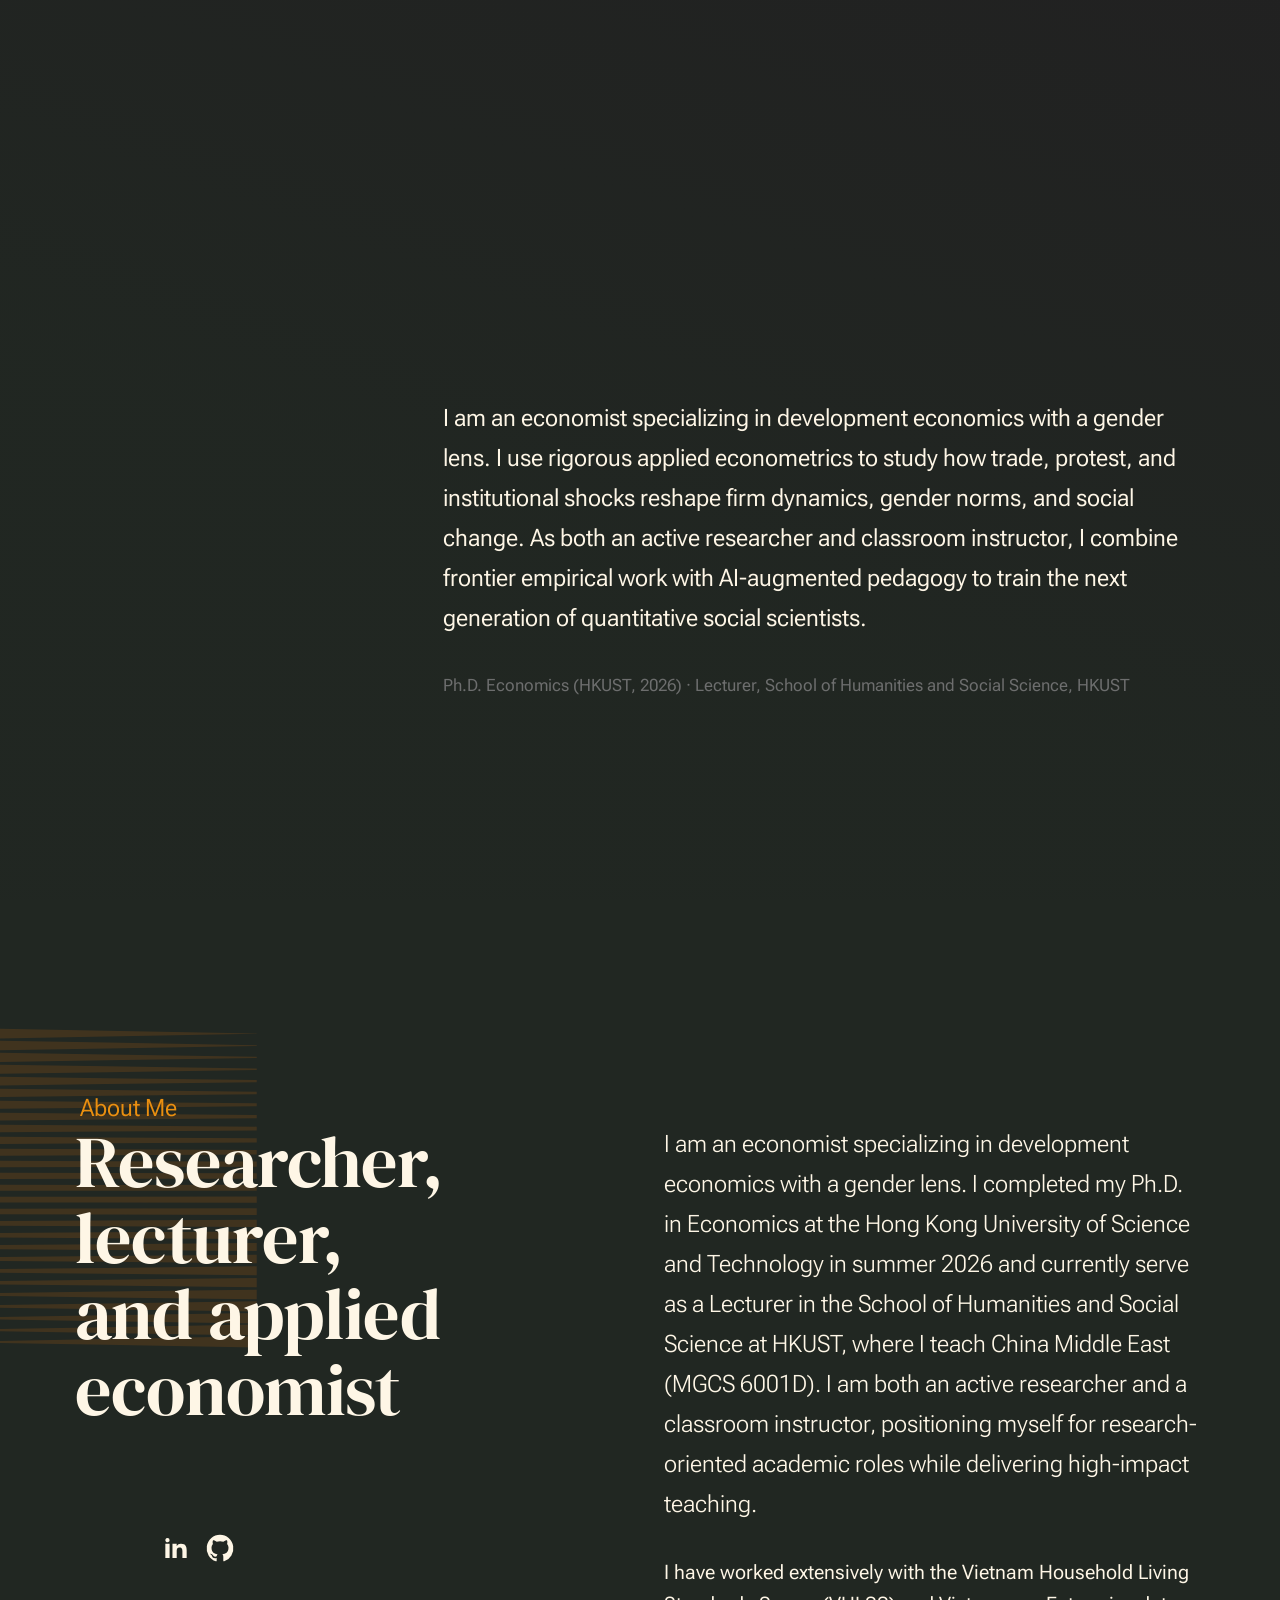
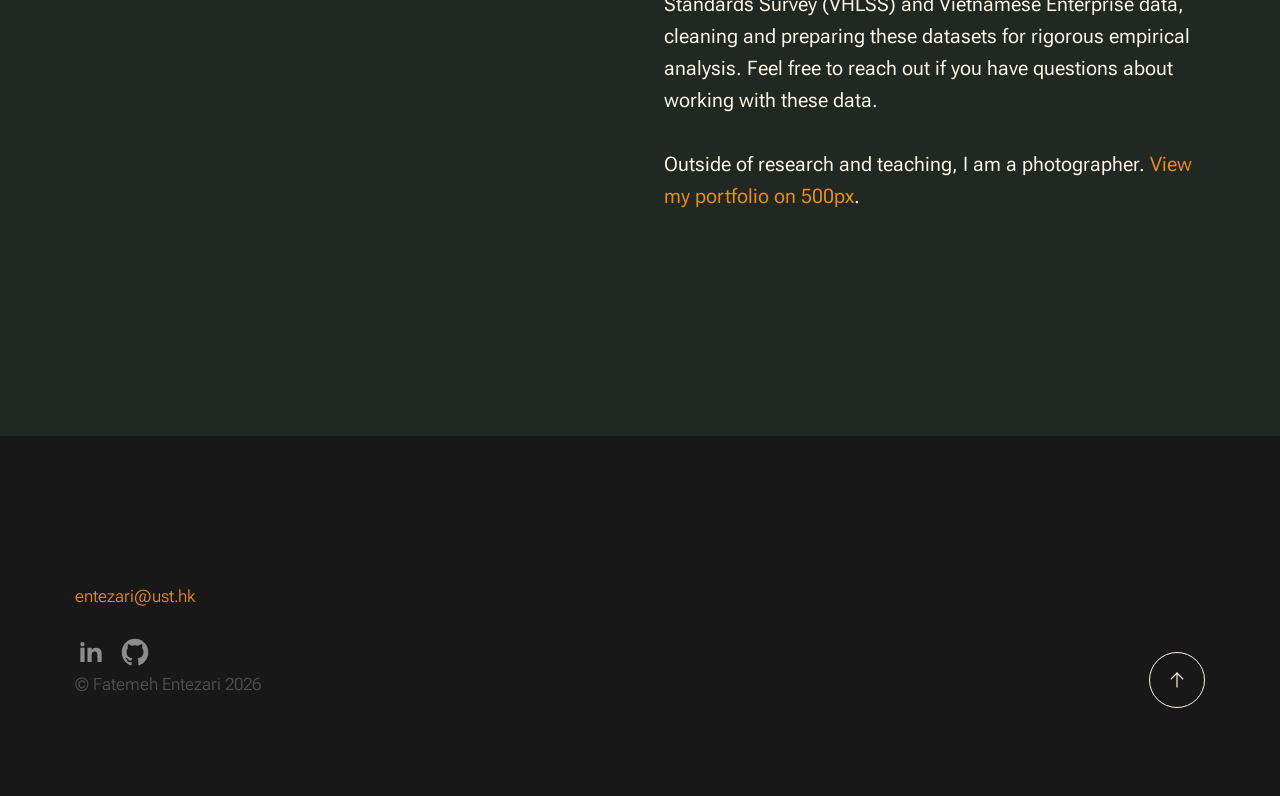
==== commit 6b58668e: "replace the locaiton of the image and the test in the header" ====
--- a/index.html
+++ b/index.html
@@ -54,19 +54,6 @@
         <section id="intro" class="s-intro">
           <div class="row s-intro__content width-sixteen-col">
             <div class="column lg-12 s-intro__content-inner grid-block">
-              <div class="s-intro__content-text">
-                <div class="s-intro__content-pretitle text-pretitle">
-                  Economist | Lecturer | Iranian Scholar of Development &amp; Gender
-                </div>
-                <h1 class="s-intro__content-title">Fatemeh Entezari</h1>
-                <p class="s-intro__content-lead attention-getter">
-                  I am an economist specializing in development economics with a gender lens. I use rigorous applied econometrics to study how trade, protest, and institutional shocks reshape firm dynamics, gender norms, and social change. As both an active researcher and classroom instructor, I combine frontier empirical work with AI-augmented pedagogy to train the next generation of quantitative social scientists.
-                </p>
-                <p class="s-intro__content-status">
-                  Ph.D. Economics (HKUST, 2026) · Lecturer, School of Humanities and Social Science, HKUST
-                </p>
-              </div>
-
               <div class="s-intro__content-media">
                 <div class="s-intro__content-media-inner s-headshot-placeholder">
                   <!-- Replace images/headshot.jpg with your professional academic headshot -->
@@ -75,6 +62,19 @@
                     alt="Professional headshot of Fatemeh Entezari (placeholder — replace images/headshot.jpg)"
                   />
                 </div>
+              </div>
+
+              <div class="s-intro__content-text">
+                <div class="s-intro__content-pretitle text-pretitle">
+                  Economist | Lecturer | Iranian Scholar of Development &amp; Gender
+                </div>
+                <h1 class="s-intro__content-title">Fatemeh Entezari</h1>
+                <p class="s-intro__content-lead attention-getter">
+                  I am an economist specializing in development economics with a gender lens. I use rigorous applied econometrics to study how trade, protest, and institutional shocks reshape firm dynamics, gender norms, and social change. As both an active researcher and classroom instructor, I combine frontier empirical work with AI-augmented pedagogy to train the next generation of quantitative social scientists.
+                </p>
+                <p class="s-intro__content-status">
+                  Ph.D. Economics (HKUST, 2026) · Lecturer, School of Humanities and Social Science, HKUST
+                </p>
               </div>
 
               <div class="s-intro__scroll-down">
--- a/css/styles.css
+++ b/css/styles.css
@@ -3607,7 +3607,7 @@
 
 .s-intro__content-text {
 	z-index    : 2;
-	grid-column: 1/span 11;
+	grid-column: 6/-1;
 	margin-top : var(--vspace-1);
 }
 
@@ -3639,9 +3639,9 @@
 }
 
 .s-intro__content-media {
-	grid-column : 12/-1;
+	grid-column : 1/span 5;
 	grid-row    : span 2;
-	justify-self: end;
+	justify-self: start;
 	align-self  : center;
 }
 
@@ -3706,7 +3706,7 @@
  * -------------------------------------------------------------------- */
 .s-intro__scroll-down {
 	z-index    : 2;
-	grid-column: 1/10;
+	grid-column: 6/16;
 	grid-row   : 2;
 }
 
@@ -3767,7 +3767,7 @@
 
 .s-intro__content-media img {
 	transition-property: opacity, transform;
-	transform          : translate(-100px, 0);
+	transform          : translate(100px, 0);
 }
 
 .s-intro__content-pretitle {
@@ -3850,7 +3850,8 @@
 	}
 
 	.s-intro__content-text {
-		grid-column-end: span 8;
+		grid-column: 1/-1;
+		grid-row   : 2;
 	}
 
 	.s-intro__content-title {
@@ -3862,8 +3863,9 @@
 	}
 
 	.s-intro__content-media {
-		grid-column: 4/-1;
-		grid-row   : 2;
+		grid-column: 1/-1;
+		grid-row   : 1;
+		justify-self: start;
 	}
 
 	.s-intro__content-media .lines {
@@ -3871,9 +3873,9 @@
 	}
 
 	.s-intro__scroll-down {
-		grid-column-end: span 4;
-		grid-row       : 2;
-		margin-top     : var(--vspace-0_5);
+		grid-column: 1/span 4;
+		grid-row   : 3;
+		margin-top : var(--vspace-0_5);
 	}
 
 	.no-js .s-intro__content-pretitle,
